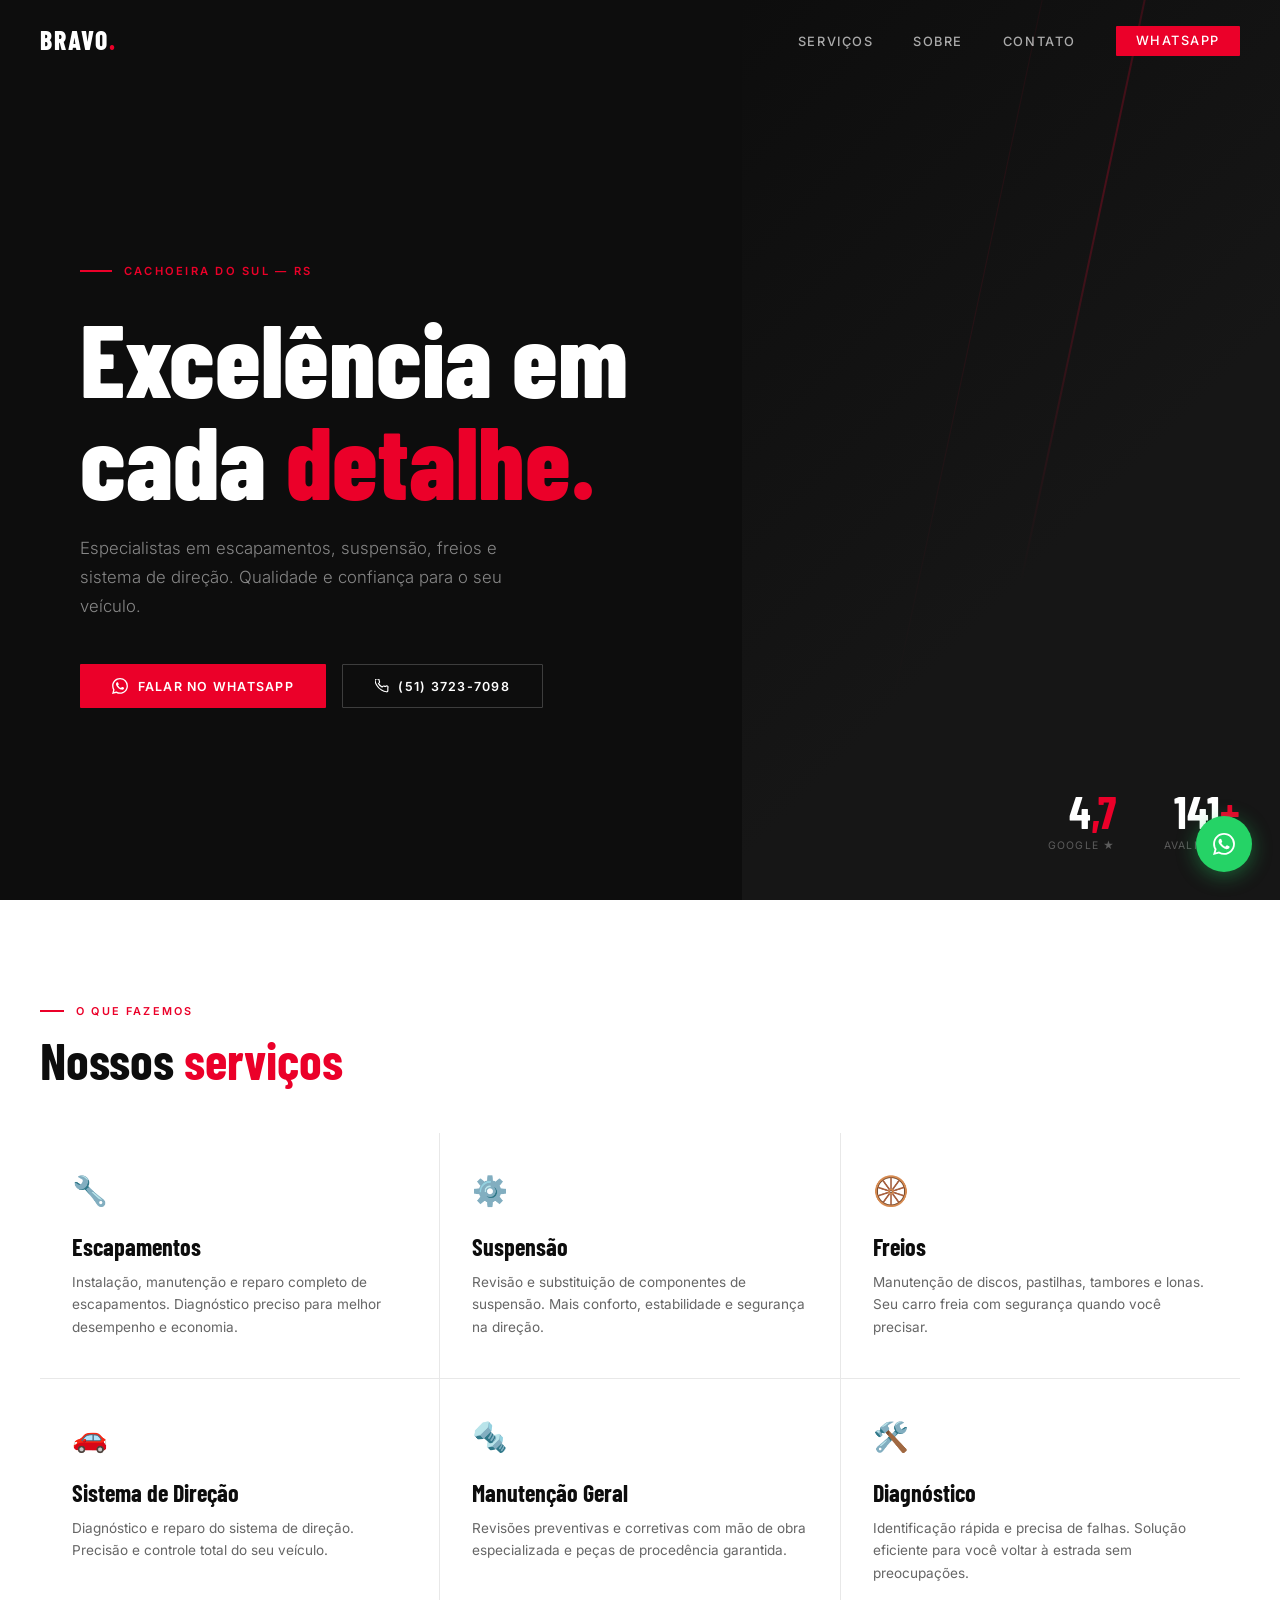
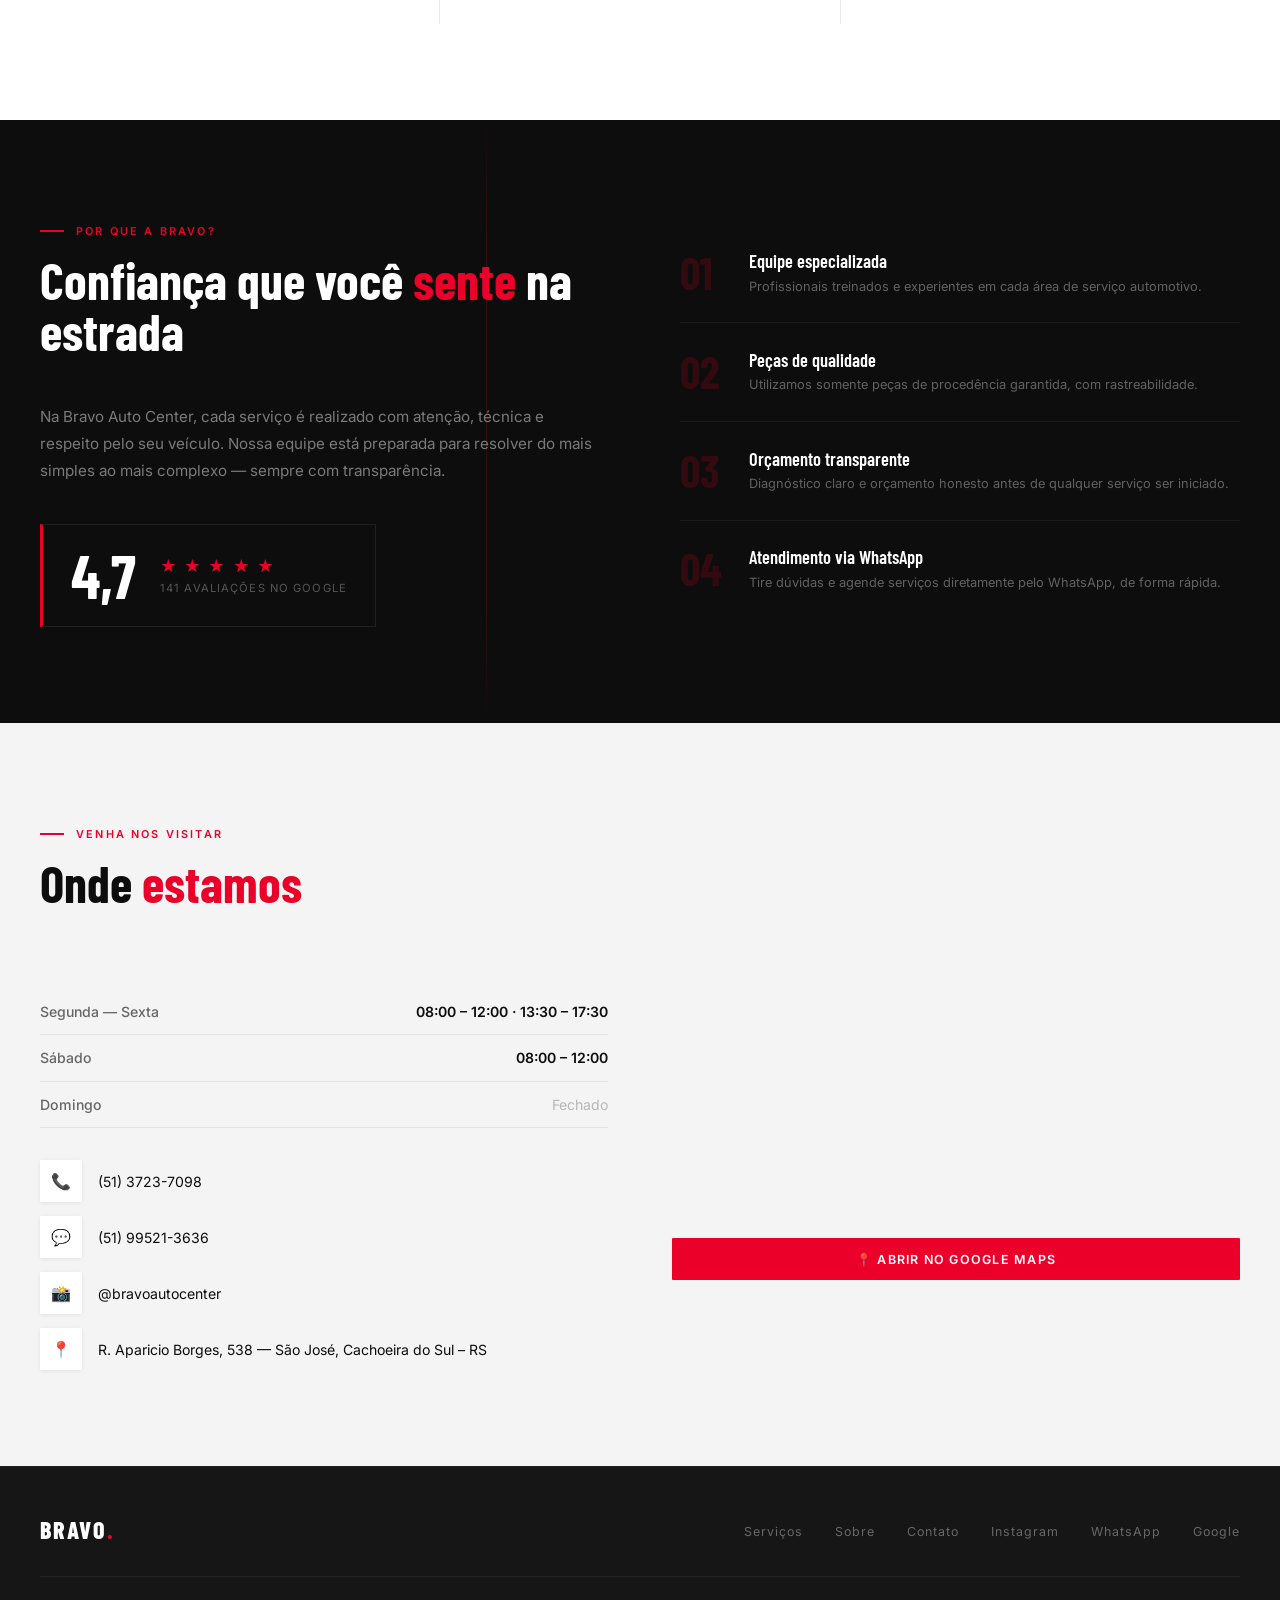
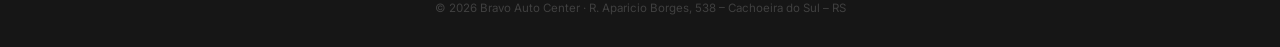
==== index.html @ 29ef312f "feat: site inicial Bravo Auto Center" ====
<!DOCTYPE html>
<html lang="pt-BR">
<head>
  <meta charset="UTF-8" />
  <meta name="viewport" content="width=device-width, initial-scale=1.0" />
  <title>Bravo Auto Center | Cachoeira do Sul - RS</title>
  <meta name="description" content="Especialistas em escapamentos, suspensão, freios e sistema de direção em Cachoeira do Sul - RS. Ligue (51) 3723-7098." />

  <link rel="preconnect" href="https://fonts.googleapis.com" />
  <link rel="preconnect" href="https://fonts.gstatic.com" crossorigin />
  <link href="https://fonts.googleapis.com/css2?family=Barlow+Condensed:wght@400;600;700;800&family=Inter:wght@300;400;500;600&display=swap" rel="stylesheet" />

  <style>
    *, *::before, *::after { box-sizing: border-box; margin: 0; padding: 0; }

    :root {
      --red:      #EB0029;
      --red-dk:   #C0001F;
      --gray:     #666666;
      --dark:     #0D0D0D;
      --dark2:    #161616;
      --dark3:    #222222;
      --light:    #F4F4F4;
      --white:    #FFFFFF;
    }

    html { scroll-behavior: smooth; }

    body {
      font-family: 'Inter', sans-serif;
      color: var(--dark);
      background: var(--white);
      overflow-x: hidden;
    }

    /* ── NAV ─────────────────────────────── */
    nav {
      position: fixed; top: 0; left: 0; right: 0; z-index: 200;
      display: flex; align-items: center; justify-content: space-between;
      padding: 1.5rem 2.5rem;
      transition: background .3s, padding .3s, box-shadow .3s;
    }
    nav.scrolled {
      background: rgba(13,13,13,.96);
      backdrop-filter: blur(12px);
      padding: 1rem 2.5rem;
      box-shadow: 0 1px 0 rgba(255,255,255,.06);
    }
    .nav-logo {
      font-family: 'Barlow Condensed', sans-serif;
      font-size: 1.6rem; font-weight: 800;
      letter-spacing: .08em; color: var(--white); text-decoration: none;
    }
    .nav-logo span { color: var(--red); }
    .nav-links { display: flex; gap: 2.5rem; list-style: none; }
    .nav-links a {
      color: rgba(255,255,255,.65); text-decoration: none;
      font-size: .8rem; font-weight: 500;
      letter-spacing: .12em; text-transform: uppercase;
      transition: color .2s;
    }
    .nav-links a:hover { color: var(--white); }
    .nav-cta {
      background: var(--red) !important;
      color: var(--white) !important;
      padding: .45rem 1.25rem;
      border-radius: 1px;
    }
    .nav-cta:hover { background: var(--red-dk) !important; }

    /* ── HERO ────────────────────────────── */
    .hero {
      min-height: 100vh;
      background: var(--dark);
      display: flex; align-items: center;
      position: relative; overflow: hidden;
    }
    /* grade diagonal decorativa (referência ao corte do logo) */
    .hero-deco {
      position: absolute; inset: 0; pointer-events: none;
    }
    .hero-deco::before {
      content: '';
      position: absolute; top: -20%; right: 18%;
      width: 1.5px; height: 140%;
      background: linear-gradient(to bottom, transparent, var(--red) 30%, var(--red) 70%, transparent);
      transform: rotate(12deg); opacity: .7;
    }
    .hero-deco::after {
      content: '';
      position: absolute; top: -20%; right: 26%;
      width: 1px; height: 140%;
      background: linear-gradient(to bottom, transparent, rgba(235,0,41,.25) 40%, rgba(235,0,41,.25) 60%, transparent);
      transform: rotate(12deg);
    }
    .hero-deco-block {
      position: absolute; top: 0; right: 0;
      width: 42%; height: 100%;
      background: linear-gradient(135deg, transparent 0%, var(--dark2) 60%);
    }

    .hero-inner {
      position: relative; z-index: 2;
      max-width: 1200px; margin: 0 auto;
      padding: 9rem 2.5rem 5rem;
      width: 100%;
    }
    .hero-tag {
      display: inline-flex; align-items: center; gap: .75rem;
      margin-bottom: 1.75rem;
    }
    .hero-tag i { display: block; width: 2rem; height: 2px; background: var(--red); }
    .hero-tag span {
      font-size: .7rem; font-weight: 600;
      letter-spacing: .2em; text-transform: uppercase; color: var(--red);
    }
    .hero h1 {
      font-family: 'Barlow Condensed', sans-serif;
      font-size: clamp(3.2rem, 8vw, 7.5rem);
      font-weight: 800; line-height: 1;
      color: var(--white); max-width: 680px;
      margin-bottom: 1.5rem;
    }
    .hero h1 em { font-style: normal; color: var(--red); }
    .hero-sub {
      font-size: 1.05rem; font-weight: 300;
      color: rgba(255,255,255,.5); max-width: 460px;
      line-height: 1.7; margin-bottom: 2.75rem;
    }
    .hero-btns { display: flex; gap: 1rem; flex-wrap: wrap; }

    .btn {
      display: inline-flex; align-items: center; gap: .6rem;
      padding: .85rem 2rem;
      font-size: .78rem; font-weight: 600;
      letter-spacing: .1em; text-transform: uppercase;
      text-decoration: none; border-radius: 1px;
      transition: all .2s;
    }
    .btn-red  { background: var(--red); color: var(--white); }
    .btn-red:hover { background: var(--red-dk); transform: translateY(-2px); }
    .btn-ghost {
      border: 1px solid rgba(255,255,255,.2); color: var(--white);
    }
    .btn-ghost:hover { border-color: rgba(255,255,255,.5); }

    .hero-stats {
      position: absolute; bottom: 3rem; right: 2.5rem;
      display: flex; gap: 3rem;
    }
    .stat { text-align: right; }
    .stat-n {
      font-family: 'Barlow Condensed', sans-serif;
      font-size: 2.8rem; font-weight: 700;
      color: var(--white); line-height: 1;
    }
    .stat-n em { font-style: normal; color: var(--red); }
    .stat-l {
      font-size: .65rem; letter-spacing: .12em;
      text-transform: uppercase; color: rgba(255,255,255,.3);
      margin-top: .3rem;
    }

    /* ── SERVIÇOS ────────────────────────── */
    .services { padding: 6rem 2.5rem; background: var(--white); }
    .wrap { max-width: 1200px; margin: 0 auto; }
    .sec-tag {
      display: inline-flex; align-items: center; gap: .75rem;
      margin-bottom: 1rem;
    }
    .sec-tag i { display: block; width: 1.5rem; height: 2px; background: var(--red); }
    .sec-tag span {
      font-size: .68rem; font-weight: 600;
      letter-spacing: .2em; text-transform: uppercase; color: var(--red);
    }
    .sec-title {
      font-family: 'Barlow Condensed', sans-serif;
      font-size: clamp(2.2rem, 4vw, 3.8rem);
      font-weight: 700; line-height: 1; margin-bottom: 3rem;
    }
    .sec-title em { font-style: normal; color: var(--red); }

    .srv-grid {
      display: grid;
      grid-template-columns: repeat(3, 1fr);
      gap: 1px; background: #e8e8e8;
    }
    .srv-card {
      background: var(--white);
      padding: 2.5rem 2rem;
      position: relative; overflow: hidden;
      cursor: default;
      transition: background .3s;
    }
    .srv-card::after {
      content: ''; position: absolute;
      bottom: 0; left: 0; width: 0; height: 2px;
      background: var(--red); transition: width .4s ease;
    }
    .srv-card:hover { background: var(--dark); }
    .srv-card:hover .srv-icon { color: var(--red); }
    .srv-card:hover .srv-name { color: var(--white); }
    .srv-card:hover .srv-desc { color: rgba(255,255,255,.4); }
    .srv-card:hover::after { width: 100%; }
    .srv-icon {
      font-size: 1.8rem; margin-bottom: 1.5rem;
      color: #bbb; transition: color .3s;
    }
    .srv-name {
      font-family: 'Barlow Condensed', sans-serif;
      font-size: 1.5rem; font-weight: 700;
      margin-bottom: .6rem; color: var(--dark);
      transition: color .3s;
    }
    .srv-desc {
      font-size: .85rem; color: var(--gray);
      line-height: 1.65; transition: color .3s;
    }

    /* ── SOBRE ───────────────────────────── */
    .about {
      padding: 6rem 2.5rem; background: var(--dark);
      position: relative; overflow: hidden;
    }
    .about-deco {
      position: absolute; top: 0; left: 38%;
      width: 1px; height: 100%;
      background: linear-gradient(to bottom, transparent, rgba(235,0,41,.2) 20%, rgba(235,0,41,.2) 80%, transparent);
      pointer-events: none;
    }
    .about-grid {
      display: grid; grid-template-columns: 1fr 1fr;
      gap: 5rem; align-items: center;
      position: relative; z-index: 1;
    }
    .about .sec-title { color: var(--white); }
    .about-lead {
      font-size: .95rem; line-height: 1.75;
      color: rgba(255,255,255,.45); margin-top: 1.25rem;
    }
    .rating-box {
      margin-top: 2.5rem;
      display: inline-flex; align-items: center; gap: 1.5rem;
      padding: 1.25rem 1.75rem;
      border: 1px solid rgba(255,255,255,.08);
      border-left: 3px solid var(--red);
    }
    .rating-n {
      font-family: 'Barlow Condensed', sans-serif;
      font-size: 3.8rem; font-weight: 700;
      color: var(--white); line-height: 1;
    }
    .rating-stars { color: var(--red); font-size: 1rem; letter-spacing: .1em; }
    .rating-lbl {
      font-size: .7rem; letter-spacing: .1em;
      text-transform: uppercase; color: rgba(255,255,255,.3);
      margin-top: .3rem;
    }

    .difs { display: flex; flex-direction: column; }
    .dif {
      display: flex; gap: 1.5rem; align-items: flex-start;
      padding: 1.6rem 0; border-bottom: 1px solid rgba(255,255,255,.06);
    }
    .dif:last-child { border-bottom: none; }
    .dif-n {
      font-family: 'Barlow Condensed', sans-serif;
      font-size: 2.8rem; font-weight: 700;
      color: rgba(235,0,41,.18); line-height: 1;
      min-width: 2.8rem;
    }
    .dif-title {
      font-family: 'Barlow Condensed', sans-serif;
      font-size: 1.15rem; font-weight: 600;
      color: var(--white); margin-bottom: .3rem;
    }
    .dif-desc { font-size: .8rem; color: rgba(255,255,255,.35); line-height: 1.55; }

    /* ── CONTATO ─────────────────────────── */
    .contact { padding: 6rem 2.5rem; background: var(--light); }
    .contact-grid {
      display: grid; grid-template-columns: 1fr 1fr;
      gap: 4rem; align-items: start;
    }
    .hours { margin-top: 2rem; }
    .hour-row {
      display: flex; justify-content: space-between; align-items: center;
      padding: .9rem 0; border-bottom: 1px solid rgba(0,0,0,.07);
      font-size: .88rem;
    }
    .hour-day { color: var(--gray); font-weight: 500; }
    .hour-time { font-weight: 600; color: var(--dark); }
    .hour-closed { color: rgba(0,0,0,.25); }

    .cinfo { display: flex; flex-direction: column; gap: .9rem; margin-top: 2rem; }
    .cinfo-row {
      display: flex; align-items: center; gap: 1rem;
      text-decoration: none; color: var(--dark);
      font-size: .88rem; transition: color .2s;
    }
    .cinfo-row:hover { color: var(--red); }
    .cinfo-icon {
      width: 2.6rem; height: 2.6rem; flex-shrink: 0;
      background: var(--white); border-radius: 1px;
      display: flex; align-items: center; justify-content: center;
      font-size: 1rem;
      box-shadow: 0 1px 4px rgba(0,0,0,.08);
    }

    .map-box {
      margin-top: 2rem; border-radius: 1px;
      overflow: hidden; height: 230px;
    }
    .map-box iframe { width: 100%; height: 100%; border: none; display: block; }
    .map-btn { margin-top: .75rem; display: flex; }
    .map-btn .btn { width: 100%; justify-content: center; }

    /* ── FOOTER ──────────────────────────── */
    footer {
      background: var(--dark2);
      padding: 3rem 2.5rem 2rem;
      border-top: 1px solid rgba(255,255,255,.05);
    }
    .foot-inner {
      max-width: 1200px; margin: 0 auto;
      display: flex; justify-content: space-between;
      align-items: center; flex-wrap: wrap; gap: 1.5rem;
    }
    .foot-logo {
      font-family: 'Barlow Condensed', sans-serif;
      font-size: 1.5rem; font-weight: 800;
      letter-spacing: .08em; color: var(--white);
    }
    .foot-logo span { color: var(--red); }
    .foot-links { display: flex; gap: 2rem; list-style: none; flex-wrap: wrap; }
    .foot-links a {
      color: rgba(255,255,255,.35); text-decoration: none;
      font-size: .78rem; letter-spacing: .08em;
      transition: color .2s;
    }
    .foot-links a:hover { color: var(--white); }
    .foot-copy {
      width: 100%;
      text-align: center;
      color: rgba(255,255,255,.18);
      font-size: .72rem;
      padding-top: 1.5rem;
      margin-top: .5rem;
      border-top: 1px solid rgba(255,255,255,.05);
    }

    /* ── WA FLOAT ────────────────────────── */
    .wa-float {
      position: fixed; bottom: 1.75rem; right: 1.75rem; z-index: 999;
      width: 3.5rem; height: 3.5rem; border-radius: 50%;
      background: #25D366;
      display: flex; align-items: center; justify-content: center;
      text-decoration: none;
      box-shadow: 0 4px 20px rgba(37,211,102,.4);
      transition: transform .2s, box-shadow .2s;
    }
    .wa-float:hover {
      transform: scale(1.12);
      box-shadow: 0 6px 28px rgba(37,211,102,.5);
    }

    /* ── MOBILE ──────────────────────────── */
    @media (max-width: 900px) {
      .srv-grid { grid-template-columns: 1fr 1fr; }
    }
    @media (max-width: 680px) {
      nav { padding: 1rem 1.25rem; }
      nav.scrolled { padding: .8rem 1.25rem; }
      .nav-links { display: none; }

      .hero-inner { padding: 7rem 1.25rem 6rem; }
      .hero-stats { right: 1.25rem; bottom: 1.75rem; gap: 1.5rem; }
      .stat-n { font-size: 2rem; }

      .services, .about, .contact { padding: 4rem 1.25rem; }
      .srv-grid { grid-template-columns: 1fr; }
      .about-grid { grid-template-columns: 1fr; gap: 3rem; }
      .contact-grid { grid-template-columns: 1fr; gap: 3rem; }

      .foot-inner { flex-direction: column; text-align: center; }
      .foot-links { justify-content: center; gap: 1.25rem; }
    }
  </style>
</head>
<body>

<!-- NAV -->
<nav id="nav">
  <a href="#" class="nav-logo">BRAVO<span>.</span></a>
  <ul class="nav-links">
    <li><a href="#servicos">Serviços</a></li>
    <li><a href="#sobre">Sobre</a></li>
    <li><a href="#contato">Contato</a></li>
    <li><a href="https://wa.me/5551995213636" target="_blank" rel="noopener" class="nav-cta">WhatsApp</a></li>
  </ul>
</nav>

<!-- HERO -->
<section class="hero">
  <div class="hero-deco"></div>
  <div class="hero-deco-block"></div>
  <div class="hero-inner">
    <div class="hero-tag">
      <i></i>
      <span>Cachoeira do Sul — RS</span>
    </div>
    <h1>Excelência em cada <em>detalhe.</em></h1>
    <p class="hero-sub">
      Especialistas em escapamentos, suspensão, freios e sistema de direção. Qualidade e confiança para o seu veículo.
    </p>
    <div class="hero-btns">
      <a href="https://wa.me/5551995213636" target="_blank" rel="noopener" class="btn btn-red">
        <svg width="16" height="16" viewBox="0 0 24 24" fill="currentColor"><path d="M17.472 14.382c-.297-.149-1.758-.867-2.03-.967-.273-.099-.471-.148-.67.15-.197.297-.767.966-.94 1.164-.173.199-.347.223-.644.075-.297-.15-1.255-.463-2.39-1.475-.883-.788-1.48-1.761-1.653-2.059-.173-.297-.018-.458.13-.606.134-.133.298-.347.446-.52.149-.174.198-.298.298-.497.099-.198.05-.371-.025-.52-.075-.149-.669-1.612-.916-2.207-.242-.579-.487-.5-.669-.51-.173-.008-.371-.01-.57-.01-.198 0-.52.074-.792.372-.272.297-1.04 1.016-1.04 2.479 0 1.462 1.065 2.875 1.213 3.074.149.198 2.096 3.2 5.077 4.487.709.306 1.262.489 1.694.625.712.227 1.36.195 1.871.118.571-.085 1.758-.719 2.006-1.413.248-.694.248-1.289.173-1.413-.074-.124-.272-.198-.57-.347m-5.421 7.403h-.004a9.87 9.87 0 01-5.031-1.378l-.361-.214-3.741.982.998-3.648-.235-.374a9.86 9.86 0 01-1.51-5.26c.001-5.45 4.436-9.884 9.888-9.884 2.64 0 5.122 1.03 6.988 2.898a9.825 9.825 0 012.893 6.994c-.003 5.45-4.437 9.884-9.885 9.884m8.413-18.297A11.815 11.815 0 0012.05 0C5.495 0 .16 5.335.157 11.892c0 2.096.547 4.142 1.588 5.945L.057 24l6.305-1.654a11.882 11.882 0 005.683 1.448h.005c6.554 0 11.89-5.335 11.893-11.893a11.821 11.821 0 00-3.48-8.413z"/></svg>
        Falar no WhatsApp
      </a>
      <a href="tel:+555137237098" class="btn btn-ghost">
        <svg width="14" height="14" viewBox="0 0 24 24" fill="none" stroke="currentColor" stroke-width="2"><path d="M22 16.92v3a2 2 0 01-2.18 2 19.79 19.79 0 01-8.63-3.07A19.5 19.5 0 013.07 10.8a19.79 19.79 0 01-3.07-8.67A2 2 0 012 0h3a2 2 0 012 1.72c.127.96.361 1.903.7 2.81a2 2 0 01-.45 2.11L6.09 7.91a16 16 0 006 6l1.27-1.27a2 2 0 012.11-.45c.907.339 1.85.573 2.81.7A2 2 0 0122 14.92z"/></svg>
        (51) 3723-7098
      </a>
    </div>
  </div>
  <div class="hero-stats">
    <div class="stat">
      <div class="stat-n">4<em>,7</em></div>
      <div class="stat-l">Google ★</div>
    </div>
    <div class="stat">
      <div class="stat-n">141<em>+</em></div>
      <div class="stat-l">Avaliações</div>
    </div>
  </div>
</section>

<!-- SERVIÇOS -->
<section class="services" id="servicos">
  <div class="wrap">
    <div class="sec-tag"><i></i><span>O que fazemos</span></div>
    <h2 class="sec-title">Nossos <em>serviços</em></h2>
    <div class="srv-grid">
      <div class="srv-card">
        <div class="srv-icon">🔧</div>
        <div class="srv-name">Escapamentos</div>
        <p class="srv-desc">Instalação, manutenção e reparo completo de escapamentos. Diagnóstico preciso para melhor desempenho e economia.</p>
      </div>
      <div class="srv-card">
        <div class="srv-icon">⚙️</div>
        <div class="srv-name">Suspensão</div>
        <p class="srv-desc">Revisão e substituição de componentes de suspensão. Mais conforto, estabilidade e segurança na direção.</p>
      </div>
      <div class="srv-card">
        <div class="srv-icon">🛞</div>
        <div class="srv-name">Freios</div>
        <p class="srv-desc">Manutenção de discos, pastilhas, tambores e lonas. Seu carro freia com segurança quando você precisar.</p>
      </div>
      <div class="srv-card">
        <div class="srv-icon">🚗</div>
        <div class="srv-name">Sistema de Direção</div>
        <p class="srv-desc">Diagnóstico e reparo do sistema de direção. Precisão e controle total do seu veículo.</p>
      </div>
      <div class="srv-card">
        <div class="srv-icon">🔩</div>
        <div class="srv-name">Manutenção Geral</div>
        <p class="srv-desc">Revisões preventivas e corretivas com mão de obra especializada e peças de procedência garantida.</p>
      </div>
      <div class="srv-card">
        <div class="srv-icon">🛠️</div>
        <div class="srv-name">Diagnóstico</div>
        <p class="srv-desc">Identificação rápida e precisa de falhas. Solução eficiente para você voltar à estrada sem preocupações.</p>
      </div>
    </div>
  </div>
</section>

<!-- SOBRE -->
<section class="about" id="sobre">
  <div class="about-deco"></div>
  <div class="wrap">
    <div class="about-grid">
      <div>
        <div class="sec-tag"><i></i><span>Por que a Bravo?</span></div>
        <h2 class="sec-title" style="color:var(--white)">Confiança que você <em>sente</em> na estrada</h2>
        <p class="about-lead">Na Bravo Auto Center, cada serviço é realizado com atenção, técnica e respeito pelo seu veículo. Nossa equipe está preparada para resolver do mais simples ao mais complexo — sempre com transparência.</p>
        <div class="rating-box">
          <div class="rating-n">4,7</div>
          <div>
            <div class="rating-stars">★ ★ ★ ★ ★</div>
            <div class="rating-lbl">141 avaliações no Google</div>
          </div>
        </div>
      </div>
      <div class="difs">
        <div class="dif">
          <div class="dif-n">01</div>
          <div>
            <div class="dif-title">Equipe especializada</div>
            <div class="dif-desc">Profissionais treinados e experientes em cada área de serviço automotivo.</div>
          </div>
        </div>
        <div class="dif">
          <div class="dif-n">02</div>
          <div>
            <div class="dif-title">Peças de qualidade</div>
            <div class="dif-desc">Utilizamos somente peças de procedência garantida, com rastreabilidade.</div>
          </div>
        </div>
        <div class="dif">
          <div class="dif-n">03</div>
          <div>
            <div class="dif-title">Orçamento transparente</div>
            <div class="dif-desc">Diagnóstico claro e orçamento honesto antes de qualquer serviço ser iniciado.</div>
          </div>
        </div>
        <div class="dif">
          <div class="dif-n">04</div>
          <div>
            <div class="dif-title">Atendimento via WhatsApp</div>
            <div class="dif-desc">Tire dúvidas e agende serviços diretamente pelo WhatsApp, de forma rápida.</div>
          </div>
        </div>
      </div>
    </div>
  </div>
</section>

<!-- CONTATO -->
<section class="contact" id="contato">
  <div class="wrap">
    <div class="sec-tag"><i></i><span>Venha nos visitar</span></div>
    <h2 class="sec-title">Onde <em>estamos</em></h2>
    <div class="contact-grid">
      <div>
        <div class="hours">
          <div class="hour-row">
            <span class="hour-day">Segunda — Sexta</span>
            <span class="hour-time">08:00 – 12:00 · 13:30 – 17:30</span>
          </div>
          <div class="hour-row">
            <span class="hour-day">Sábado</span>
            <span class="hour-time">08:00 – 12:00</span>
          </div>
          <div class="hour-row">
            <span class="hour-day">Domingo</span>
            <span class="hour-closed">Fechado</span>
          </div>
        </div>
        <div class="cinfo">
          <a href="tel:+555137237098" class="cinfo-row">
            <div class="cinfo-icon">📞</div>
            (51) 3723-7098
          </a>
          <a href="https://wa.me/5551995213636" target="_blank" rel="noopener" class="cinfo-row">
            <div class="cinfo-icon">💬</div>
            (51) 99521-3636
          </a>
          <a href="https://www.instagram.com/bravoautocenter" target="_blank" rel="noopener" class="cinfo-row">
            <div class="cinfo-icon">📸</div>
            @bravoautocenter
          </a>
          <div class="cinfo-row">
            <div class="cinfo-icon">📍</div>
            R. Aparicio Borges, 538 — São José, Cachoeira do Sul – RS
          </div>
        </div>
      </div>
      <div>
        <div class="map-box">
          <iframe
            src="https://www.google.com/maps/embed?pb=!1m18!1m12!1m3!1d3464.35!2d-52.9080566!3d-30.0292459!2m3!1f0!2f0!3f0!3m2!1i1024!2i768!4f13.1!3m3!1m2!1s0x9504a7909efb03f7%3A0x4ee0ab214515f289!2sBravo%20Auto%20Center!5e0!3m2!1spt-BR!2sbr!4v1"
            allowfullscreen="" loading="lazy" referrerpolicy="no-referrer-when-downgrade">
          </iframe>
        </div>
        <div class="map-btn">
          <a href="https://maps.app.goo.gl/3HpLLAMCEZCEs7Q38" target="_blank" rel="noopener" class="btn btn-red" style="width:100%;justify-content:center;margin-top:.5rem">
            📍 Abrir no Google Maps
          </a>
        </div>
      </div>
    </div>
  </div>
</section>

<!-- FOOTER -->
<footer>
  <div class="foot-inner">
    <div class="foot-logo">BRAVO<span>.</span></div>
    <ul class="foot-links">
      <li><a href="#servicos">Serviços</a></li>
      <li><a href="#sobre">Sobre</a></li>
      <li><a href="#contato">Contato</a></li>
      <li><a href="https://www.instagram.com/bravoautocenter" target="_blank" rel="noopener">Instagram</a></li>
      <li><a href="https://wa.me/5551995213636" target="_blank" rel="noopener">WhatsApp</a></li>
      <li><a href="https://maps.app.goo.gl/3HpLLAMCEZCEs7Q38" target="_blank" rel="noopener">Google</a></li>
    </ul>
    <p class="foot-copy">© 2026 Bravo Auto Center · R. Aparicio Borges, 538 – Cachoeira do Sul – RS</p>
  </div>
</footer>

<!-- WHATSAPP FLUTUANTE -->
<a href="https://wa.me/5551995213636" target="_blank" rel="noopener" class="wa-float" title="Falar no WhatsApp">
  <svg width="22" height="22" viewBox="0 0 24 24" fill="white"><path d="M17.472 14.382c-.297-.149-1.758-.867-2.03-.967-.273-.099-.471-.148-.67.15-.197.297-.767.966-.94 1.164-.173.199-.347.223-.644.075-.297-.15-1.255-.463-2.39-1.475-.883-.788-1.48-1.761-1.653-2.059-.173-.297-.018-.458.13-.606.134-.133.298-.347.446-.52.149-.174.198-.298.298-.497.099-.198.05-.371-.025-.52-.075-.149-.669-1.612-.916-2.207-.242-.579-.487-.5-.669-.51-.173-.008-.371-.01-.57-.01-.198 0-.52.074-.792.372-.272.297-1.04 1.016-1.04 2.479 0 1.462 1.065 2.875 1.213 3.074.149.198 2.096 3.2 5.077 4.487.709.306 1.262.489 1.694.625.712.227 1.36.195 1.871.118.571-.085 1.758-.719 2.006-1.413.248-.694.248-1.289.173-1.413-.074-.124-.272-.198-.57-.347m-5.421 7.403h-.004a9.87 9.87 0 01-5.031-1.378l-.361-.214-3.741.982.998-3.648-.235-.374a9.86 9.86 0 01-1.51-5.26c.001-5.45 4.436-9.884 9.888-9.884 2.64 0 5.122 1.03 6.988 2.898a9.825 9.825 0 012.893 6.994c-.003 5.45-4.437 9.884-9.885 9.884m8.413-18.297A11.815 11.815 0 0012.05 0C5.495 0 .16 5.335.157 11.892c0 2.096.547 4.142 1.588 5.945L.057 24l6.305-1.654a11.882 11.882 0 005.683 1.448h.005c6.554 0 11.89-5.335 11.893-11.893a11.821 11.821 0 00-3.48-8.413z"/></svg>
</a>

<script>
  const nav = document.getElementById('nav');
  window.addEventListener('scroll', () => {
    nav.classList.toggle('scrolled', window.scrollY > 60);
  }, { passive: true });
</script>

</body>
</html>
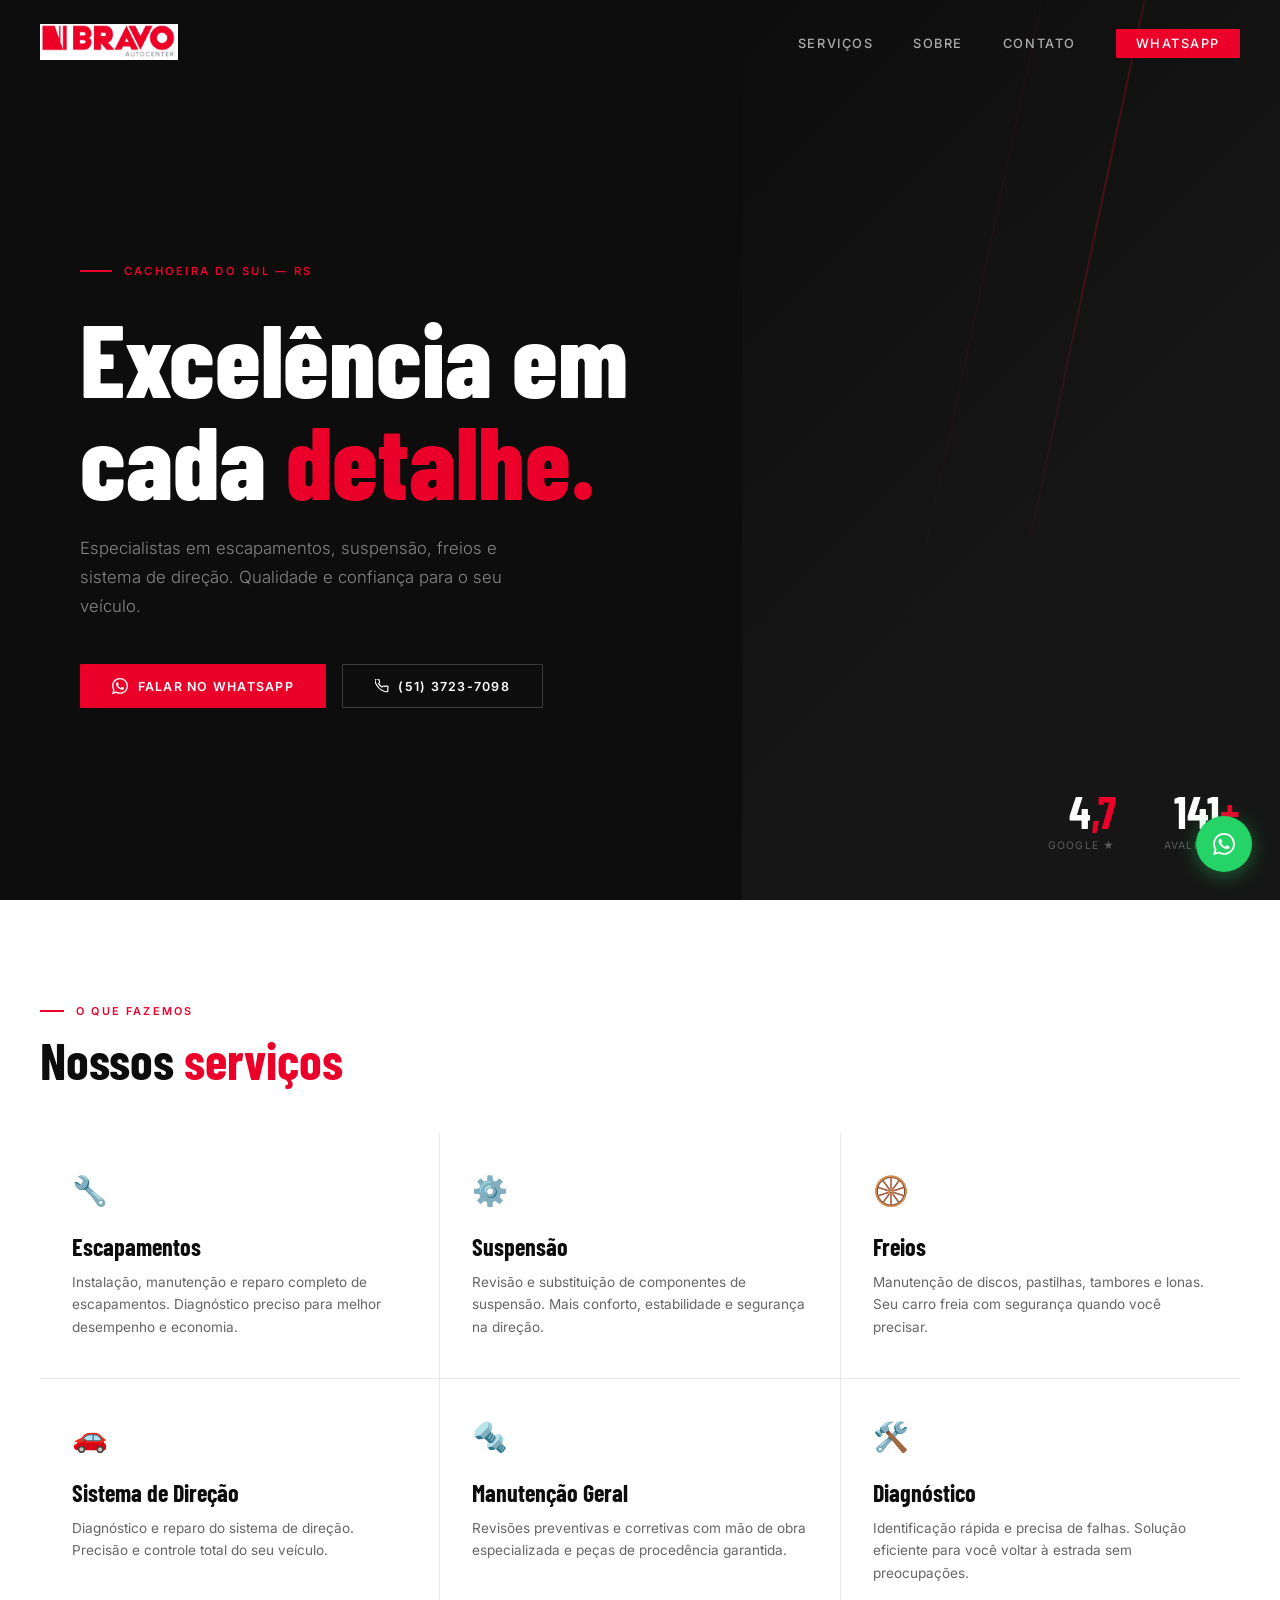
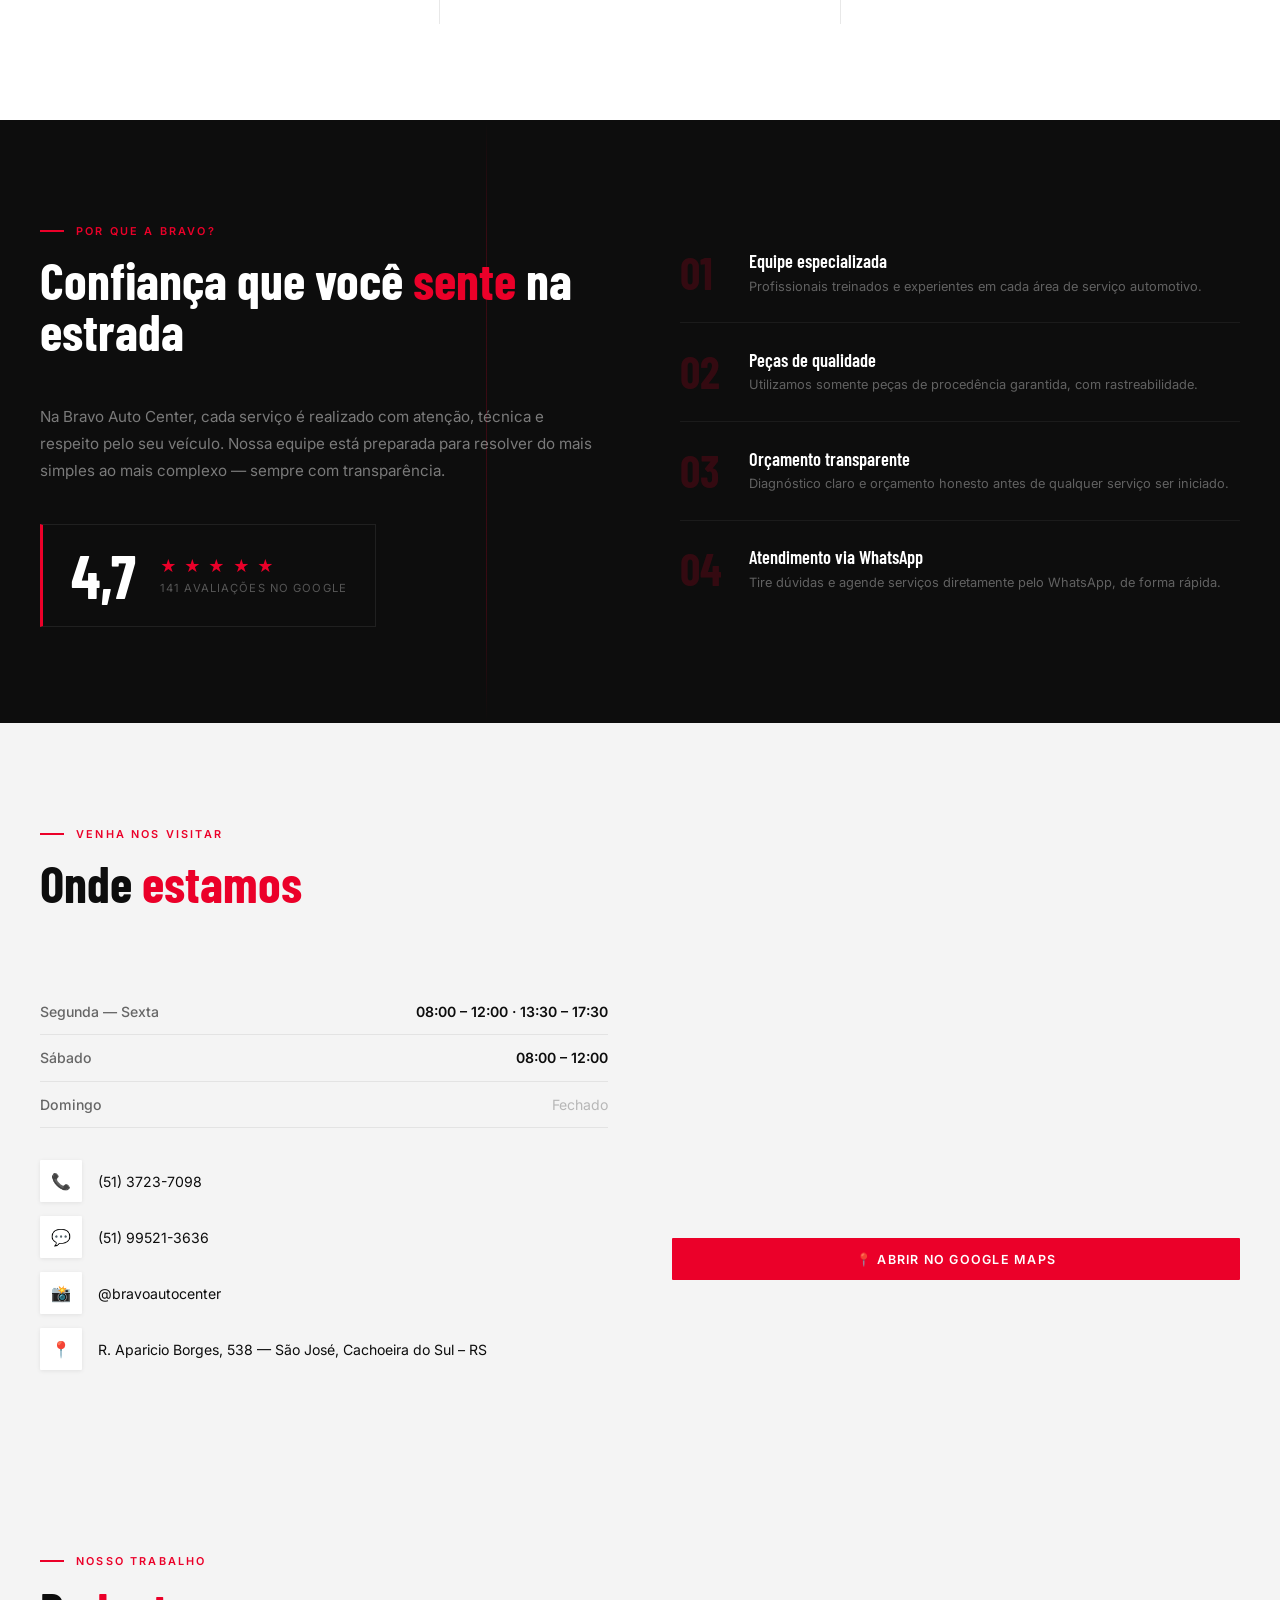
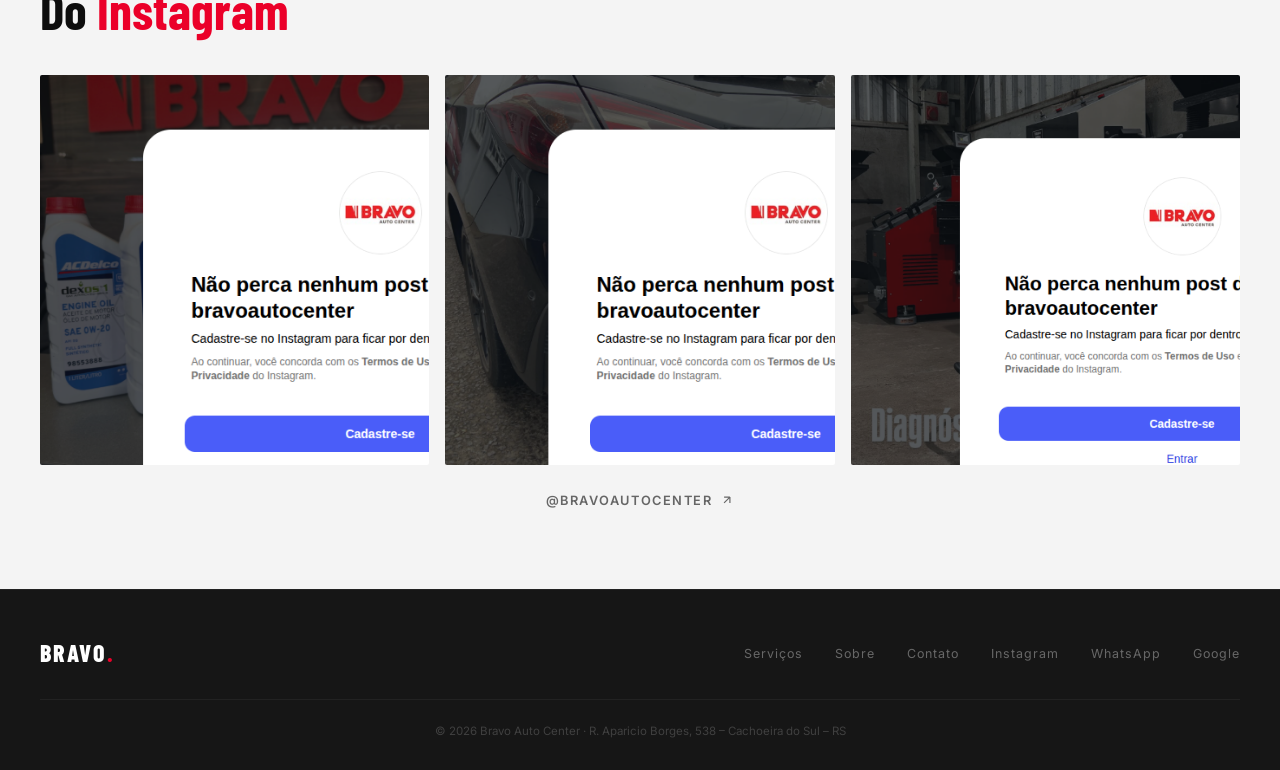
==== commit 43fa1684: "feat: logo real + galeria de fotos do Instagram" ====
--- a/index.html
+++ b/index.html
@@ -47,10 +47,10 @@
       box-shadow: 0 1px 0 rgba(255,255,255,.06);
     }
     .nav-logo {
-      font-family: 'Barlow Condensed', sans-serif;
-      font-size: 1.6rem; font-weight: 800;
-      letter-spacing: .08em; color: var(--white); text-decoration: none;
-    }
+      display: flex; align-items: center;
+      text-decoration: none;
+    }
+    .nav-logo img { height: 36px; width: auto; }
     .nav-logo span { color: var(--red); }
     .nav-links { display: flex; gap: 2.5rem; list-style: none; }
     .nav-links a {
@@ -391,7 +391,9 @@
 
 <!-- NAV -->
 <nav id="nav">
-  <a href="#" class="nav-logo">BRAVO<span>.</span></a>
+  <a href="#" class="nav-logo">
+    <img src="assets/logo/logo-bravo.jpg" alt="Bravo Auto Center" />
+  </a>
   <ul class="nav-links">
     <li><a href="#servicos">Serviços</a></li>
     <li><a href="#sobre">Sobre</a></li>
@@ -584,6 +586,32 @@
   </div>
 </section>
 
+<!-- GALERIA -->
+<section style="padding:5rem 2.5rem; background:var(--light);">
+  <div class="wrap">
+    <div class="sec-tag"><i></i><span>Nosso trabalho</span></div>
+    <h2 class="sec-title" style="margin-bottom:2.5rem">Do <em>Instagram</em></h2>
+    <div style="display:grid;grid-template-columns:repeat(3,1fr);gap:1rem;">
+      <div style="overflow:hidden;border-radius:2px;aspect-ratio:1;background:#111">
+        <img src="assets/photos/foto-1.png" alt="Bravo Auto Center" style="width:100%;height:100%;object-fit:cover;display:block;" />
+      </div>
+      <div style="overflow:hidden;border-radius:2px;aspect-ratio:1;background:#111">
+        <img src="assets/photos/foto-2.png" alt="Bravo Auto Center" style="width:100%;height:100%;object-fit:cover;display:block;" />
+      </div>
+      <div style="overflow:hidden;border-radius:2px;aspect-ratio:1;background:#111">
+        <img src="assets/photos/foto-3.png" alt="Bravo Auto Center" style="width:100%;height:100%;object-fit:cover;display:block;" />
+      </div>
+    </div>
+    <div style="text-align:center;margin-top:1.5rem">
+      <a href="https://www.instagram.com/bravoautocenter" target="_blank" rel="noopener"
+         style="display:inline-flex;align-items:center;gap:.5rem;font-size:.8rem;font-weight:600;letter-spacing:.12em;text-transform:uppercase;color:var(--gray);text-decoration:none;">
+        <span>@bravoautocenter</span>
+        <svg width="14" height="14" viewBox="0 0 24 24" fill="none" stroke="currentColor" stroke-width="2"><path d="M7 17L17 7M17 7H7M17 7v10"/></svg>
+      </a>
+    </div>
+  </div>
+</section>
+
 <!-- FOOTER -->
 <footer>
   <div class="foot-inner">
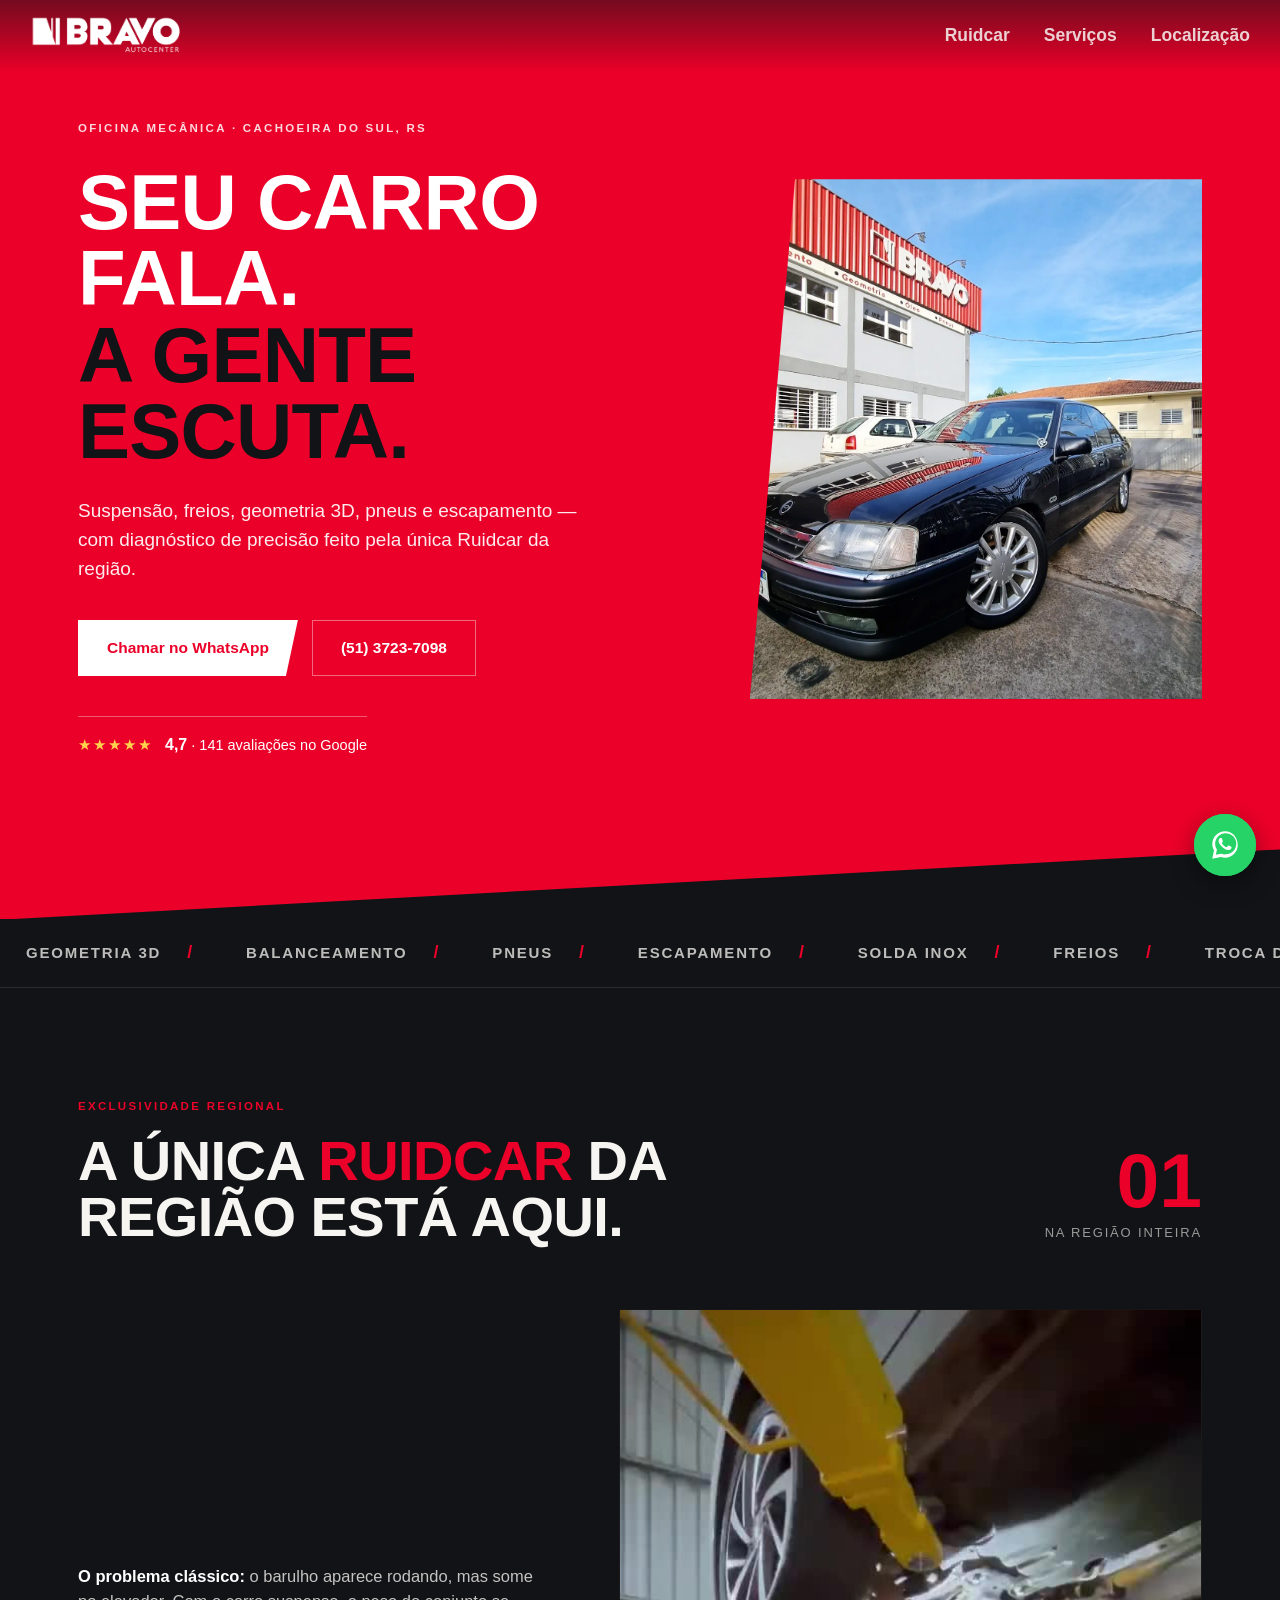
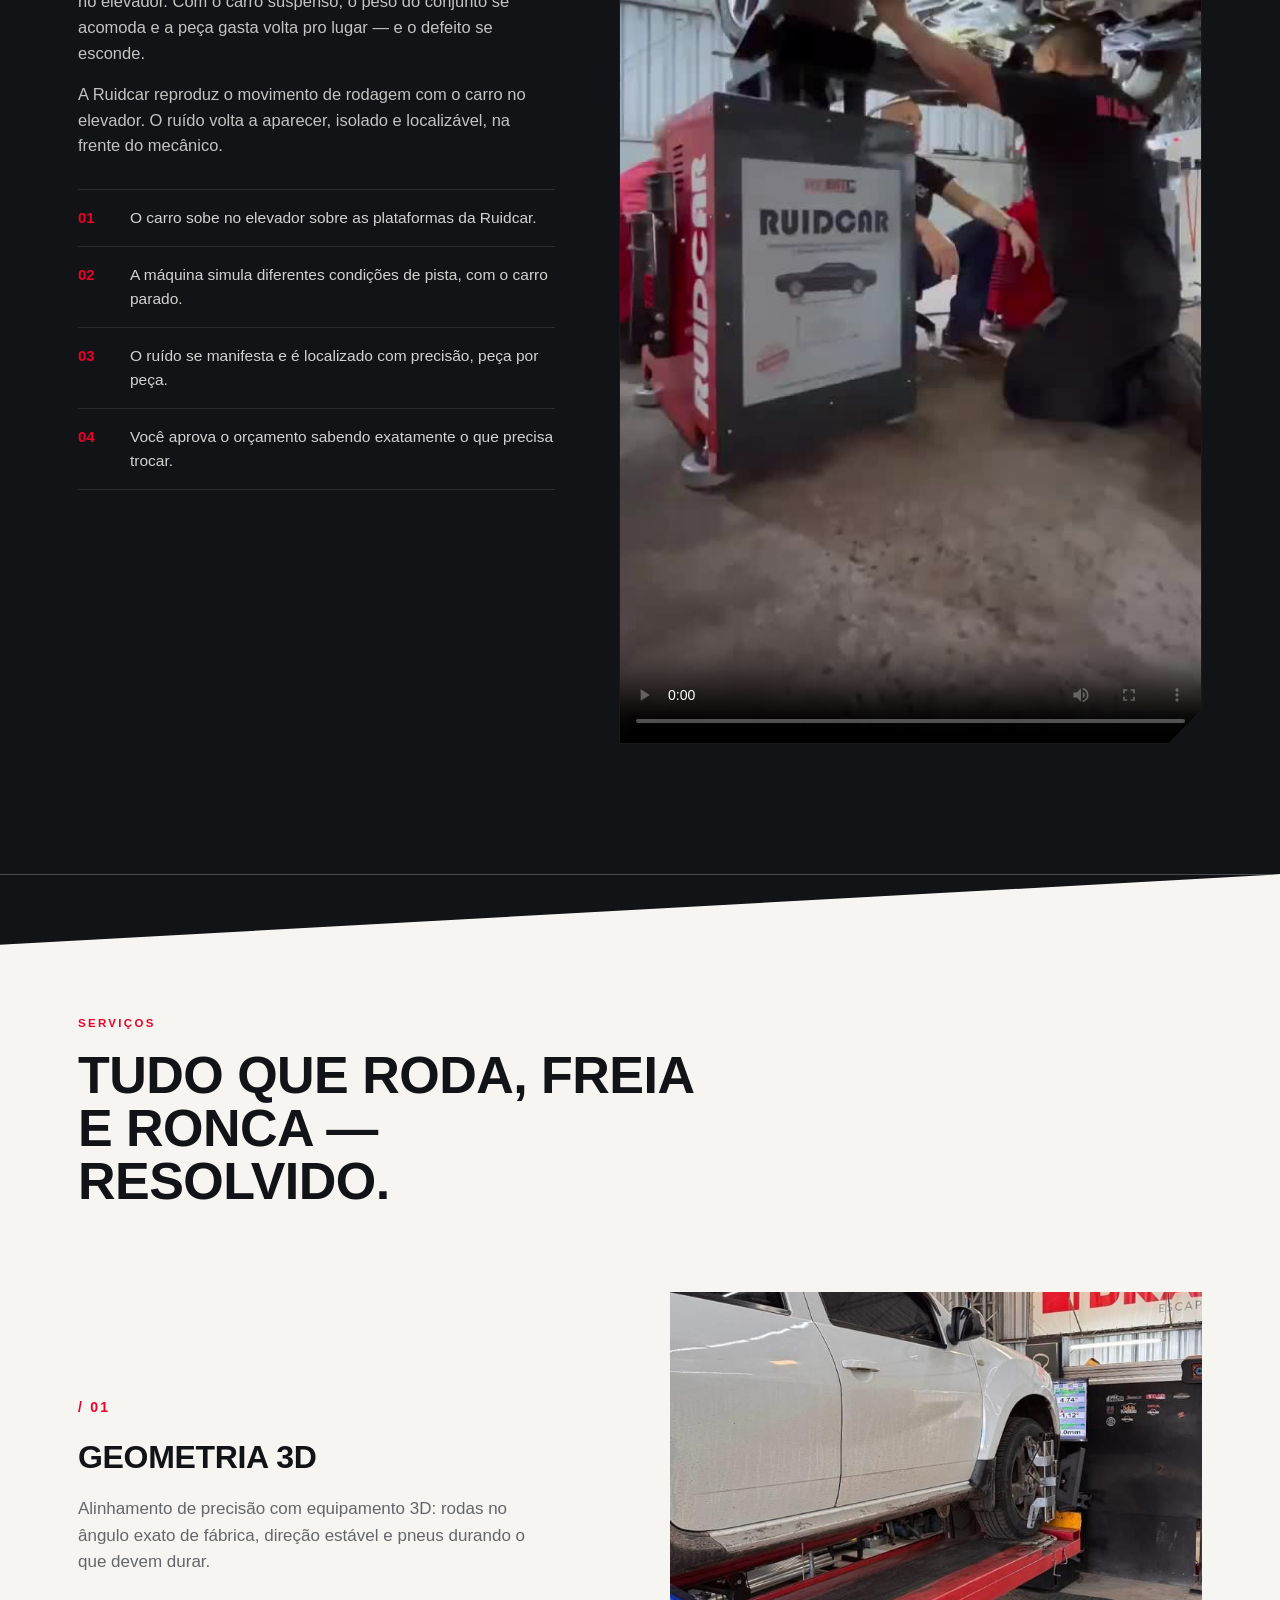
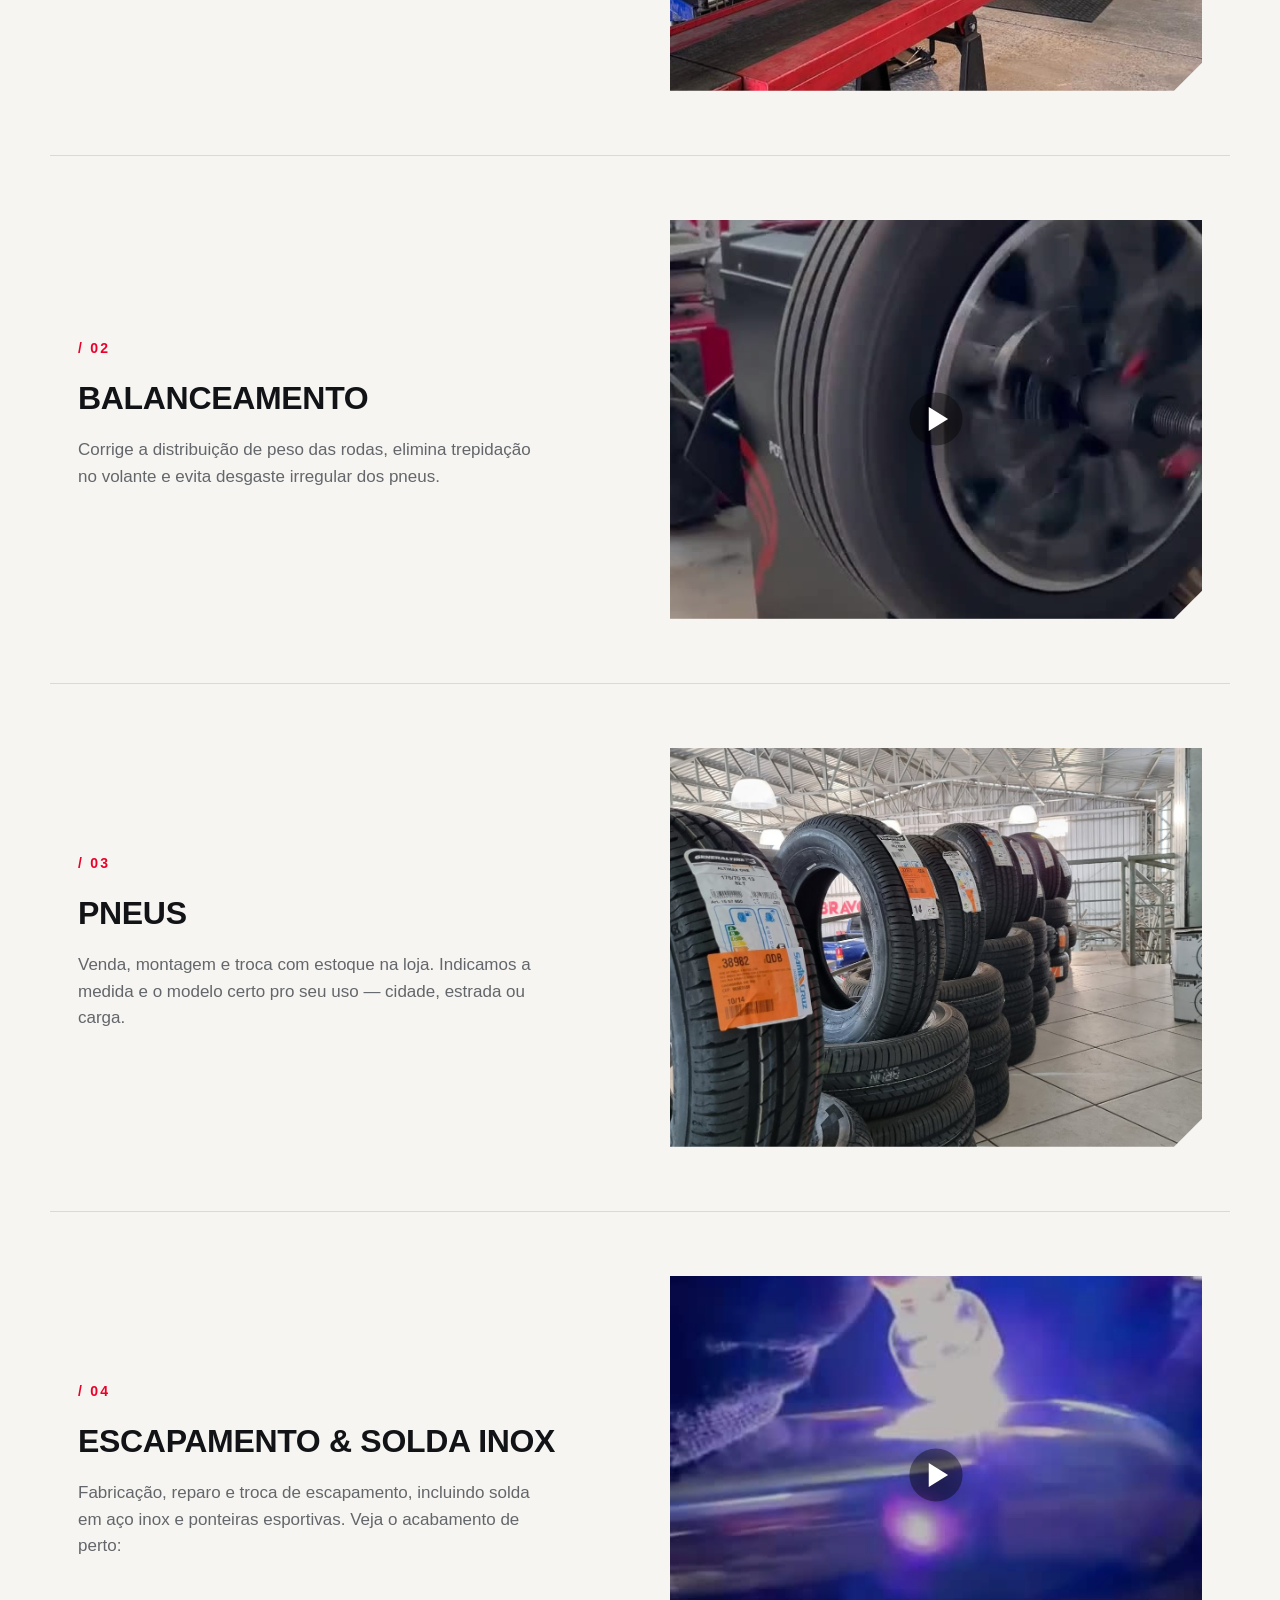
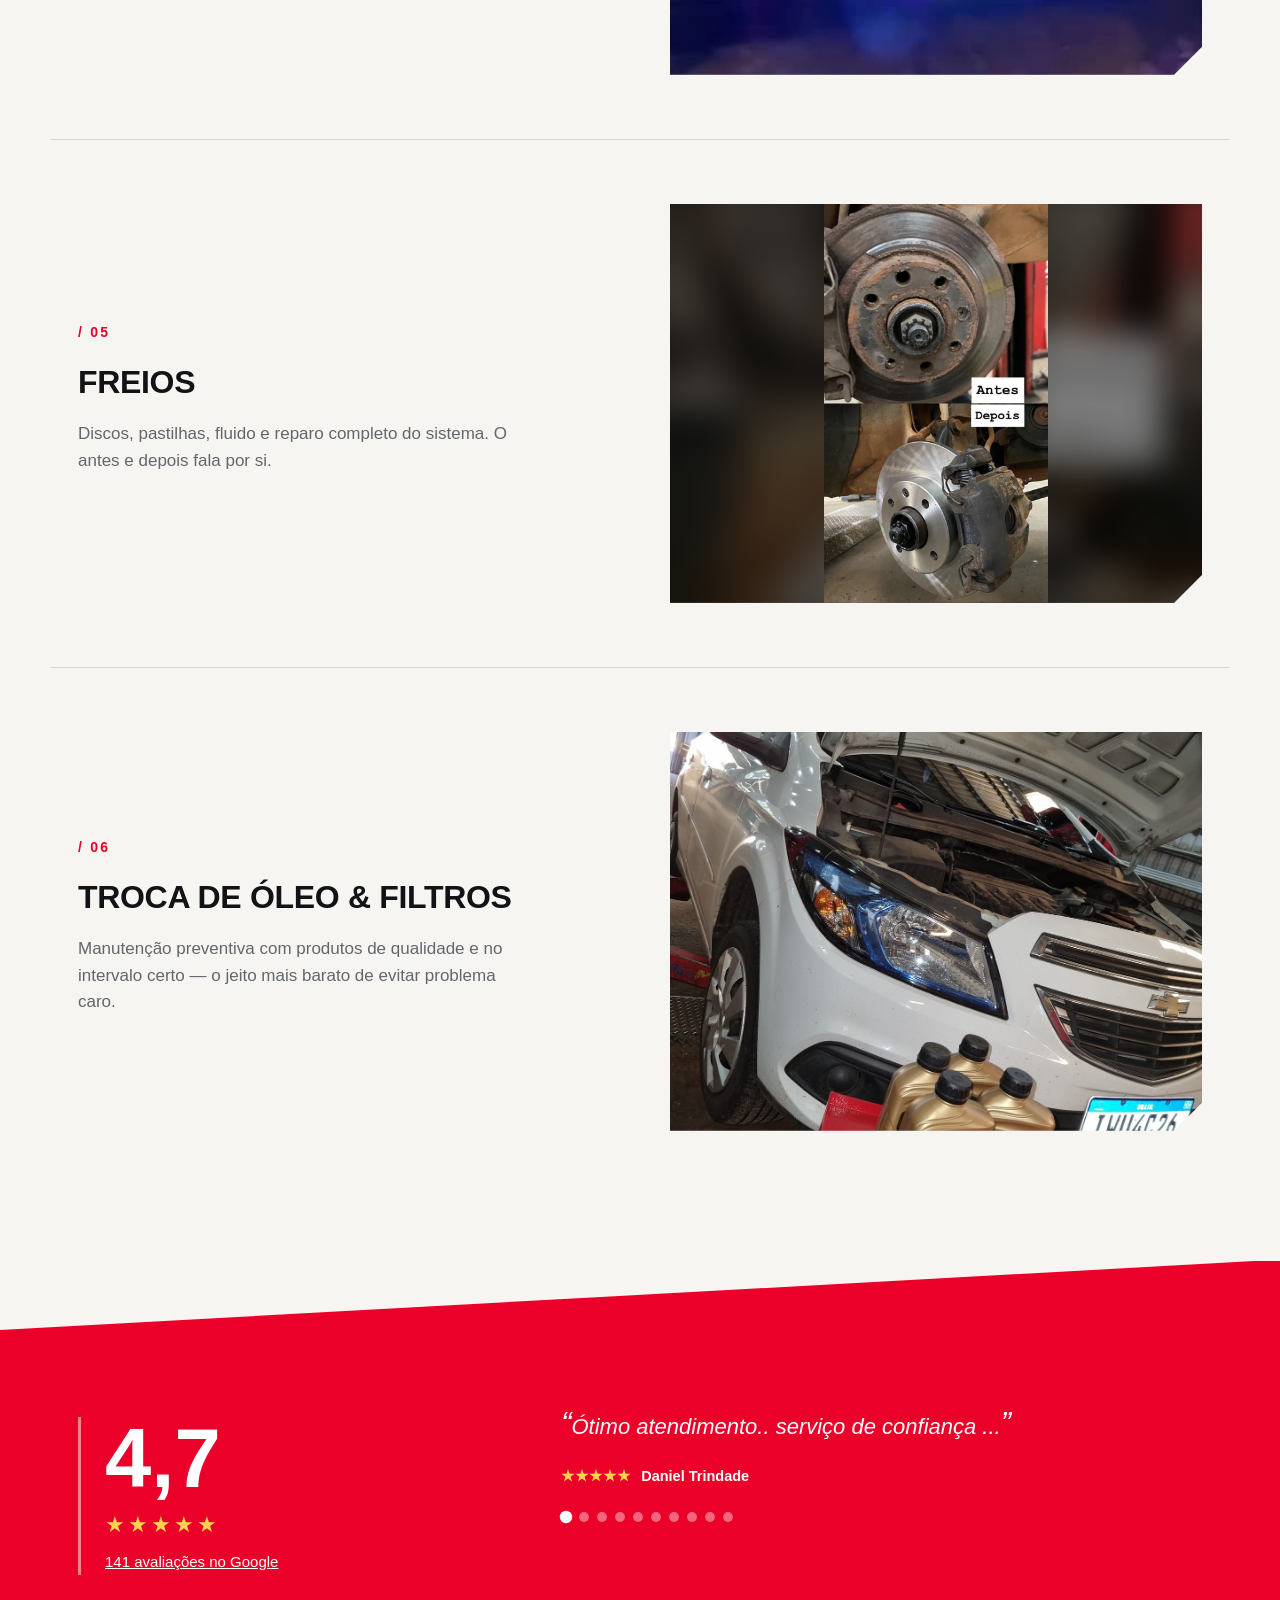
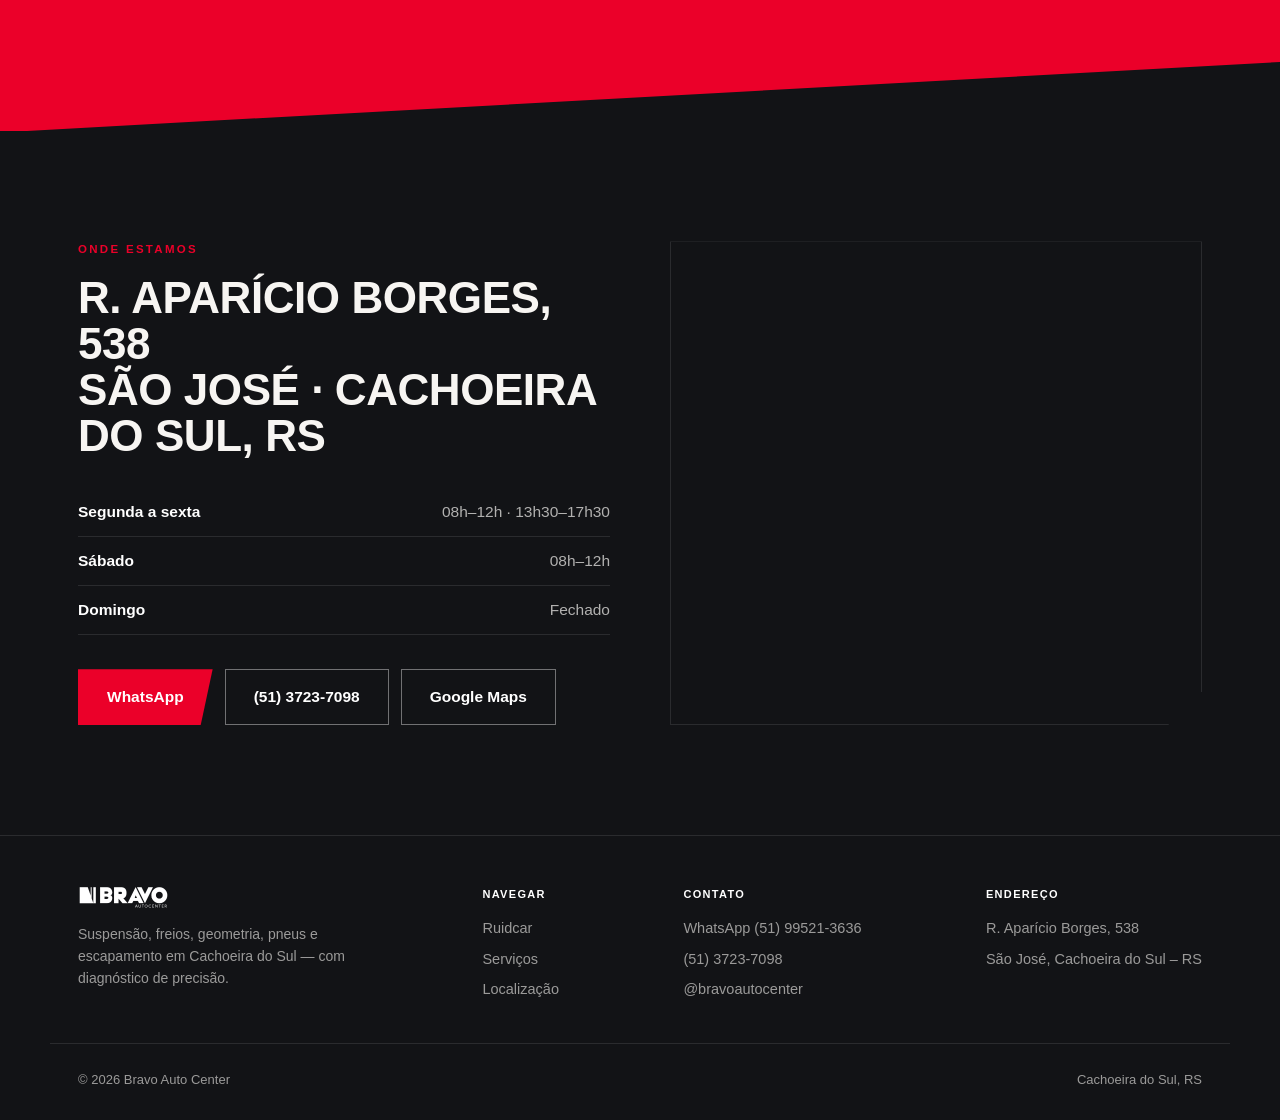
==== commit 3f9f9102: "feat: site completo Arthur — html, imagens e vídeos" ====
--- a/index.html
+++ b/index.html
@@ -1,643 +1,874 @@
 <!DOCTYPE html>
 <html lang="pt-BR">
 <head>
-  <meta charset="UTF-8" />
-  <meta name="viewport" content="width=device-width, initial-scale=1.0" />
-  <title>Bravo Auto Center | Cachoeira do Sul - RS</title>
-  <meta name="description" content="Especialistas em escapamentos, suspensão, freios e sistema de direção em Cachoeira do Sul - RS. Ligue (51) 3723-7098." />
-
-  <link rel="preconnect" href="https://fonts.googleapis.com" />
-  <link rel="preconnect" href="https://fonts.gstatic.com" crossorigin />
-  <link href="https://fonts.googleapis.com/css2?family=Barlow+Condensed:wght@400;600;700;800&family=Inter:wght@300;400;500;600&display=swap" rel="stylesheet" />
-
-  <style>
-    *, *::before, *::after { box-sizing: border-box; margin: 0; padding: 0; }
-
-    :root {
-      --red:      #EB0029;
-      --red-dk:   #C0001F;
-      --gray:     #666666;
-      --dark:     #0D0D0D;
-      --dark2:    #161616;
-      --dark3:    #222222;
-      --light:    #F4F4F4;
-      --white:    #FFFFFF;
-    }
-
-    html { scroll-behavior: smooth; }
-
-    body {
-      font-family: 'Inter', sans-serif;
-      color: var(--dark);
-      background: var(--white);
-      overflow-x: hidden;
-    }
-
-    /* ── NAV ─────────────────────────────── */
-    nav {
-      position: fixed; top: 0; left: 0; right: 0; z-index: 200;
-      display: flex; align-items: center; justify-content: space-between;
-      padding: 1.5rem 2.5rem;
-      transition: background .3s, padding .3s, box-shadow .3s;
-    }
-    nav.scrolled {
-      background: rgba(13,13,13,.96);
-      backdrop-filter: blur(12px);
-      padding: 1rem 2.5rem;
-      box-shadow: 0 1px 0 rgba(255,255,255,.06);
-    }
-    .nav-logo {
-      display: flex; align-items: center;
-      text-decoration: none;
-    }
-    .nav-logo img { height: 36px; width: auto; }
-    .nav-logo span { color: var(--red); }
-    .nav-links { display: flex; gap: 2.5rem; list-style: none; }
-    .nav-links a {
-      color: rgba(255,255,255,.65); text-decoration: none;
-      font-size: .8rem; font-weight: 500;
-      letter-spacing: .12em; text-transform: uppercase;
-      transition: color .2s;
-    }
-    .nav-links a:hover { color: var(--white); }
-    .nav-cta {
-      background: var(--red) !important;
-      color: var(--white) !important;
-      padding: .45rem 1.25rem;
-      border-radius: 1px;
-    }
-    .nav-cta:hover { background: var(--red-dk) !important; }
-
-    /* ── HERO ────────────────────────────── */
-    .hero {
-      min-height: 100vh;
-      background: var(--dark);
-      display: flex; align-items: center;
-      position: relative; overflow: hidden;
-    }
-    /* grade diagonal decorativa (referência ao corte do logo) */
-    .hero-deco {
-      position: absolute; inset: 0; pointer-events: none;
-    }
-    .hero-deco::before {
-      content: '';
-      position: absolute; top: -20%; right: 18%;
-      width: 1.5px; height: 140%;
-      background: linear-gradient(to bottom, transparent, var(--red) 30%, var(--red) 70%, transparent);
-      transform: rotate(12deg); opacity: .7;
-    }
-    .hero-deco::after {
-      content: '';
-      position: absolute; top: -20%; right: 26%;
-      width: 1px; height: 140%;
-      background: linear-gradient(to bottom, transparent, rgba(235,0,41,.25) 40%, rgba(235,0,41,.25) 60%, transparent);
-      transform: rotate(12deg);
-    }
-    .hero-deco-block {
-      position: absolute; top: 0; right: 0;
-      width: 42%; height: 100%;
-      background: linear-gradient(135deg, transparent 0%, var(--dark2) 60%);
-    }
-
-    .hero-inner {
-      position: relative; z-index: 2;
-      max-width: 1200px; margin: 0 auto;
-      padding: 9rem 2.5rem 5rem;
-      width: 100%;
-    }
-    .hero-tag {
-      display: inline-flex; align-items: center; gap: .75rem;
-      margin-bottom: 1.75rem;
-    }
-    .hero-tag i { display: block; width: 2rem; height: 2px; background: var(--red); }
-    .hero-tag span {
-      font-size: .7rem; font-weight: 600;
-      letter-spacing: .2em; text-transform: uppercase; color: var(--red);
-    }
-    .hero h1 {
-      font-family: 'Barlow Condensed', sans-serif;
-      font-size: clamp(3.2rem, 8vw, 7.5rem);
-      font-weight: 800; line-height: 1;
-      color: var(--white); max-width: 680px;
-      margin-bottom: 1.5rem;
-    }
-    .hero h1 em { font-style: normal; color: var(--red); }
-    .hero-sub {
-      font-size: 1.05rem; font-weight: 300;
-      color: rgba(255,255,255,.5); max-width: 460px;
-      line-height: 1.7; margin-bottom: 2.75rem;
-    }
-    .hero-btns { display: flex; gap: 1rem; flex-wrap: wrap; }
-
-    .btn {
-      display: inline-flex; align-items: center; gap: .6rem;
-      padding: .85rem 2rem;
-      font-size: .78rem; font-weight: 600;
-      letter-spacing: .1em; text-transform: uppercase;
-      text-decoration: none; border-radius: 1px;
-      transition: all .2s;
-    }
-    .btn-red  { background: var(--red); color: var(--white); }
-    .btn-red:hover { background: var(--red-dk); transform: translateY(-2px); }
-    .btn-ghost {
-      border: 1px solid rgba(255,255,255,.2); color: var(--white);
-    }
-    .btn-ghost:hover { border-color: rgba(255,255,255,.5); }
-
-    .hero-stats {
-      position: absolute; bottom: 3rem; right: 2.5rem;
-      display: flex; gap: 3rem;
-    }
-    .stat { text-align: right; }
-    .stat-n {
-      font-family: 'Barlow Condensed', sans-serif;
-      font-size: 2.8rem; font-weight: 700;
-      color: var(--white); line-height: 1;
-    }
-    .stat-n em { font-style: normal; color: var(--red); }
-    .stat-l {
-      font-size: .65rem; letter-spacing: .12em;
-      text-transform: uppercase; color: rgba(255,255,255,.3);
-      margin-top: .3rem;
-    }
-
-    /* ── SERVIÇOS ────────────────────────── */
-    .services { padding: 6rem 2.5rem; background: var(--white); }
-    .wrap { max-width: 1200px; margin: 0 auto; }
-    .sec-tag {
-      display: inline-flex; align-items: center; gap: .75rem;
-      margin-bottom: 1rem;
-    }
-    .sec-tag i { display: block; width: 1.5rem; height: 2px; background: var(--red); }
-    .sec-tag span {
-      font-size: .68rem; font-weight: 600;
-      letter-spacing: .2em; text-transform: uppercase; color: var(--red);
-    }
-    .sec-title {
-      font-family: 'Barlow Condensed', sans-serif;
-      font-size: clamp(2.2rem, 4vw, 3.8rem);
-      font-weight: 700; line-height: 1; margin-bottom: 3rem;
-    }
-    .sec-title em { font-style: normal; color: var(--red); }
-
-    .srv-grid {
-      display: grid;
-      grid-template-columns: repeat(3, 1fr);
-      gap: 1px; background: #e8e8e8;
-    }
-    .srv-card {
-      background: var(--white);
-      padding: 2.5rem 2rem;
-      position: relative; overflow: hidden;
-      cursor: default;
-      transition: background .3s;
-    }
-    .srv-card::after {
-      content: ''; position: absolute;
-      bottom: 0; left: 0; width: 0; height: 2px;
-      background: var(--red); transition: width .4s ease;
-    }
-    .srv-card:hover { background: var(--dark); }
-    .srv-card:hover .srv-icon { color: var(--red); }
-    .srv-card:hover .srv-name { color: var(--white); }
-    .srv-card:hover .srv-desc { color: rgba(255,255,255,.4); }
-    .srv-card:hover::after { width: 100%; }
-    .srv-icon {
-      font-size: 1.8rem; margin-bottom: 1.5rem;
-      color: #bbb; transition: color .3s;
-    }
-    .srv-name {
-      font-family: 'Barlow Condensed', sans-serif;
-      font-size: 1.5rem; font-weight: 700;
-      margin-bottom: .6rem; color: var(--dark);
-      transition: color .3s;
-    }
-    .srv-desc {
-      font-size: .85rem; color: var(--gray);
-      line-height: 1.65; transition: color .3s;
-    }
-
-    /* ── SOBRE ───────────────────────────── */
-    .about {
-      padding: 6rem 2.5rem; background: var(--dark);
-      position: relative; overflow: hidden;
-    }
-    .about-deco {
-      position: absolute; top: 0; left: 38%;
-      width: 1px; height: 100%;
-      background: linear-gradient(to bottom, transparent, rgba(235,0,41,.2) 20%, rgba(235,0,41,.2) 80%, transparent);
-      pointer-events: none;
-    }
-    .about-grid {
-      display: grid; grid-template-columns: 1fr 1fr;
-      gap: 5rem; align-items: center;
-      position: relative; z-index: 1;
-    }
-    .about .sec-title { color: var(--white); }
-    .about-lead {
-      font-size: .95rem; line-height: 1.75;
-      color: rgba(255,255,255,.45); margin-top: 1.25rem;
-    }
-    .rating-box {
-      margin-top: 2.5rem;
-      display: inline-flex; align-items: center; gap: 1.5rem;
-      padding: 1.25rem 1.75rem;
-      border: 1px solid rgba(255,255,255,.08);
-      border-left: 3px solid var(--red);
-    }
-    .rating-n {
-      font-family: 'Barlow Condensed', sans-serif;
-      font-size: 3.8rem; font-weight: 700;
-      color: var(--white); line-height: 1;
-    }
-    .rating-stars { color: var(--red); font-size: 1rem; letter-spacing: .1em; }
-    .rating-lbl {
-      font-size: .7rem; letter-spacing: .1em;
-      text-transform: uppercase; color: rgba(255,255,255,.3);
-      margin-top: .3rem;
-    }
-
-    .difs { display: flex; flex-direction: column; }
-    .dif {
-      display: flex; gap: 1.5rem; align-items: flex-start;
-      padding: 1.6rem 0; border-bottom: 1px solid rgba(255,255,255,.06);
-    }
-    .dif:last-child { border-bottom: none; }
-    .dif-n {
-      font-family: 'Barlow Condensed', sans-serif;
-      font-size: 2.8rem; font-weight: 700;
-      color: rgba(235,0,41,.18); line-height: 1;
-      min-width: 2.8rem;
-    }
-    .dif-title {
-      font-family: 'Barlow Condensed', sans-serif;
-      font-size: 1.15rem; font-weight: 600;
-      color: var(--white); margin-bottom: .3rem;
-    }
-    .dif-desc { font-size: .8rem; color: rgba(255,255,255,.35); line-height: 1.55; }
-
-    /* ── CONTATO ─────────────────────────── */
-    .contact { padding: 6rem 2.5rem; background: var(--light); }
-    .contact-grid {
-      display: grid; grid-template-columns: 1fr 1fr;
-      gap: 4rem; align-items: start;
-    }
-    .hours { margin-top: 2rem; }
-    .hour-row {
-      display: flex; justify-content: space-between; align-items: center;
-      padding: .9rem 0; border-bottom: 1px solid rgba(0,0,0,.07);
-      font-size: .88rem;
-    }
-    .hour-day { color: var(--gray); font-weight: 500; }
-    .hour-time { font-weight: 600; color: var(--dark); }
-    .hour-closed { color: rgba(0,0,0,.25); }
-
-    .cinfo { display: flex; flex-direction: column; gap: .9rem; margin-top: 2rem; }
-    .cinfo-row {
-      display: flex; align-items: center; gap: 1rem;
-      text-decoration: none; color: var(--dark);
-      font-size: .88rem; transition: color .2s;
-    }
-    .cinfo-row:hover { color: var(--red); }
-    .cinfo-icon {
-      width: 2.6rem; height: 2.6rem; flex-shrink: 0;
-      background: var(--white); border-radius: 1px;
-      display: flex; align-items: center; justify-content: center;
-      font-size: 1rem;
-      box-shadow: 0 1px 4px rgba(0,0,0,.08);
-    }
-
-    .map-box {
-      margin-top: 2rem; border-radius: 1px;
-      overflow: hidden; height: 230px;
-    }
-    .map-box iframe { width: 100%; height: 100%; border: none; display: block; }
-    .map-btn { margin-top: .75rem; display: flex; }
-    .map-btn .btn { width: 100%; justify-content: center; }
-
-    /* ── FOOTER ──────────────────────────── */
-    footer {
-      background: var(--dark2);
-      padding: 3rem 2.5rem 2rem;
-      border-top: 1px solid rgba(255,255,255,.05);
-    }
-    .foot-inner {
-      max-width: 1200px; margin: 0 auto;
-      display: flex; justify-content: space-between;
-      align-items: center; flex-wrap: wrap; gap: 1.5rem;
-    }
-    .foot-logo {
-      font-family: 'Barlow Condensed', sans-serif;
-      font-size: 1.5rem; font-weight: 800;
-      letter-spacing: .08em; color: var(--white);
-    }
-    .foot-logo span { color: var(--red); }
-    .foot-links { display: flex; gap: 2rem; list-style: none; flex-wrap: wrap; }
-    .foot-links a {
-      color: rgba(255,255,255,.35); text-decoration: none;
-      font-size: .78rem; letter-spacing: .08em;
-      transition: color .2s;
-    }
-    .foot-links a:hover { color: var(--white); }
-    .foot-copy {
-      width: 100%;
-      text-align: center;
-      color: rgba(255,255,255,.18);
-      font-size: .72rem;
-      padding-top: 1.5rem;
-      margin-top: .5rem;
-      border-top: 1px solid rgba(255,255,255,.05);
-    }
-
-    /* ── WA FLOAT ────────────────────────── */
-    .wa-float {
-      position: fixed; bottom: 1.75rem; right: 1.75rem; z-index: 999;
-      width: 3.5rem; height: 3.5rem; border-radius: 50%;
-      background: #25D366;
-      display: flex; align-items: center; justify-content: center;
-      text-decoration: none;
-      box-shadow: 0 4px 20px rgba(37,211,102,.4);
-      transition: transform .2s, box-shadow .2s;
-    }
-    .wa-float:hover {
-      transform: scale(1.12);
-      box-shadow: 0 6px 28px rgba(37,211,102,.5);
-    }
-
-    /* ── MOBILE ──────────────────────────── */
-    @media (max-width: 900px) {
-      .srv-grid { grid-template-columns: 1fr 1fr; }
-    }
-    @media (max-width: 680px) {
-      nav { padding: 1rem 1.25rem; }
-      nav.scrolled { padding: .8rem 1.25rem; }
-      .nav-links { display: none; }
-
-      .hero-inner { padding: 7rem 1.25rem 6rem; }
-      .hero-stats { right: 1.25rem; bottom: 1.75rem; gap: 1.5rem; }
-      .stat-n { font-size: 2rem; }
-
-      .services, .about, .contact { padding: 4rem 1.25rem; }
-      .srv-grid { grid-template-columns: 1fr; }
-      .about-grid { grid-template-columns: 1fr; gap: 3rem; }
-      .contact-grid { grid-template-columns: 1fr; gap: 3rem; }
-
-      .foot-inner { flex-direction: column; text-align: center; }
-      .foot-links { justify-content: center; gap: 1.25rem; }
-    }
-  </style>
+<meta charset="UTF-8">
+<meta name="viewport" content="width=device-width, initial-scale=1.0">
+<title>Bravo Auto Center — Cachoeira do Sul, RS</title>
+<meta name="description" content="Suspensão, freios, alinhamento 3D, pneus e escapamento em Cachoeira do Sul. Única oficina da região com Ruidcar, diagnóstico de suspensão com simulação de rodagem real.">
+<link rel="icon" href="assets/img/logo-bravo.png">
+<style>
+  :root{
+    --red:#EB0029;
+    --red-deep:#C10022;
+    --ink:#121316;
+    --ink-2:#1B1D21;
+    --paper:#F7F5F2;
+    --gray:#63666A;
+    --line-dark:rgba(255,255,255,0.1);
+    --line-light:rgba(18,19,22,0.12);
+    --cut: 5.5vw; /* diagonal depth */
+  }
+  *{ box-sizing:border-box; }
+  html{ scroll-behavior:smooth; }
+  body{
+    margin:0;
+    background:var(--ink);
+    color:var(--paper);
+    font-family: Calibri, "Carlito", "Segoe UI", Arial, sans-serif;
+    font-size:17px;
+    line-height:1.55;
+    -webkit-font-smoothing:antialiased;
+  }
+  h1,h2,h3{
+    font-family:"Century Gothic", Questrial, Futura, "Segoe UI", Arial, sans-serif;
+    font-weight:700;
+    margin:0;
+    letter-spacing:-0.01em;
+  }
+  img{ max-width:100%; display:block; }
+  a{ color:inherit; }
+  .wrap{ max-width:1180px; margin:0 auto; padding:0 28px; }
+
+  .btn{
+    display:inline-flex; align-items:center; gap:9px;
+    padding:15px 28px;
+    font-weight:bold; font-size:15.5px;
+    text-decoration:none; cursor:pointer;
+    border:1.5px solid transparent;
+    transition:transform .15s ease, background .2s ease, border-color .2s, color .2s;
+    /* the diagonal cut, applied to buttons too */
+    clip-path:polygon(0 0, 100% 0, calc(100% - 12px) 100%, 0 100%);
+  }
+  .btn:hover{ transform:translateY(-1px); }
+  .btn:focus-visible{ outline:3px solid #fff; outline-offset:2px; }
+  .btn-white{ background:#fff; color:var(--red); }
+  .btn-white:hover{ background:#f2f2f2; }
+  .btn-red{ background:var(--red); color:#fff; }
+  .btn-red:hover{ background:var(--red-deep); }
+  .btn-outline-dark{ border-color:rgba(255,255,255,0.4); color:#fff; clip-path:none; }
+  .btn-outline-dark:hover{ border-color:#fff; }
+  .btn-outline-light{ border-color:rgba(18,19,22,0.35); color:var(--ink); clip-path:none; }
+  .btn-outline-light:hover{ border-color:var(--ink); }
+
+  .kicker{
+    font-family:Verdana, Geneva, sans-serif;
+    font-size:11.5px; font-weight:bold;
+    letter-spacing:0.2em; text-transform:uppercase;
+  }
+
+  /* ============ NAV ============ */
+  header.nav{
+    position:fixed; top:0; left:0; right:0; z-index:60;
+    display:flex; align-items:center; justify-content:space-between;
+    padding:16px 30px;
+    background:linear-gradient(180deg, rgba(18,19,22,0.55), rgba(18,19,22,0));
+    transition:background .3s ease;
+  }
+  header.nav.scrolled{
+    background:rgba(18,19,22,0.94);
+    backdrop-filter:blur(8px);
+    border-bottom:1px solid var(--line-dark);
+  }
+  .nav-logo img{ height:40px; width:auto; }
+  .nav-right{ display:flex; align-items:center; gap:26px; }
+  .nav-links{ display:flex; gap:34px; list-style:none; margin:0; padding:0; font-size:17.5px; font-weight:bold; }
+  .nav-links a{ color:rgba(247,245,242,0.85); text-decoration:none; }
+  .nav-links a:hover{ color:#fff; text-decoration:underline; text-underline-offset:5px; text-decoration-color:var(--red); text-decoration-thickness:2px; }
+  .nav-burger{ display:none; background:none; border:0; color:#fff; font-size:26px; cursor:pointer; padding:2px 8px; }
+  @media (max-width:880px){
+    .nav-links{ display:none; }
+    .nav-burger{ display:block; }
+    .nav-wa-label{ display:none; }
+  }
+
+  .mobile-menu{
+    display:none; position:fixed; inset:0; z-index:70;
+    background:var(--red); padding:22px 30px;
+  }
+  .mobile-menu.open{ display:block; }
+  .mobile-menu-top{ display:flex; justify-content:space-between; align-items:center; margin-bottom:44px; }
+  .mobile-menu ul{ list-style:none; margin:0 0 40px; padding:0; }
+  .mobile-menu li{ margin-bottom:24px; }
+  .mobile-menu a{
+    color:#fff; text-decoration:none; font-size:28px; font-weight:bold;
+    font-family:"Century Gothic", Arial, sans-serif;
+  }
+  .mobile-close{ background:none; border:0; color:#fff; font-size:30px; cursor:pointer; }
+
+  /* ============ HERO — solid red field ============ */
+  .hero{
+    background:var(--red);
+    color:#fff;
+    position:relative;
+    min-height:100vh;
+    display:flex; flex-direction:column; justify-content:center;
+    overflow:hidden;
+    padding:120px 0 calc(var(--cut) + 90px);
+  }
+  .hero-inner{
+    max-width:1180px; margin:0 auto; padding:0 28px;
+    display:grid; grid-template-columns: 1.15fr 0.85fr; gap:60px; align-items:center;
+    width:100%;
+  }
+  @media (max-width:940px){
+    .hero-inner{ grid-template-columns:1fr; gap:44px; }
+  }
+  .hero-kicker{ color:rgba(255,255,255,0.85); margin-bottom:26px; display:block; }
+  .hero h1{
+    font-size:clamp(42px, 6.4vw, 78px);
+    line-height:0.98;
+    text-transform:uppercase;
+    margin-bottom:26px;
+    max-width:640px;
+  }
+  .hero h1 .slash{ color:var(--ink); }
+  .hero p.lead{
+    font-size:19px; max-width:520px;
+    color:rgba(255,255,255,0.92);
+    margin:0 0 36px;
+  }
+  .hero-actions{ display:flex; flex-wrap:wrap; gap:14px; margin-bottom:40px; }
+  .hero-proof{
+    display:inline-flex; align-items:center; gap:12px;
+    color:#fff; text-decoration:none; font-size:14.5px;
+    border-top:1px solid rgba(255,255,255,0.35);
+    padding-top:16px;
+  }
+  .hero-proof strong{ font-size:16px; }
+  .hero-proof .stars{ color:#FFD34D; letter-spacing:2px; }
+
+  .hero-photo{
+    position:relative;
+    clip-path:polygon(10% 0, 100% 0, 100% 100%, 0 100%);
+    box-shadow:0 40px 80px -30px rgba(0,0,0,0.45);
+  }
+  .hero-photo img{ width:100%; height:100%; object-fit:cover; aspect-ratio:4/4.6; }
+  @media (max-width:940px){
+    .hero-photo{ clip-path:polygon(6% 0, 100% 0, 94% 100%, 0 100%); }
+    .hero-photo img{ aspect-ratio:16/10; }
+  }
+  /* diagonal bottom edge of hero */
+  .hero::after{
+    content:"";
+    position:absolute; left:0; right:0; bottom:-1px;
+    height:var(--cut);
+    background:var(--ink);
+    clip-path:polygon(0 100%, 100% 0, 100% 100%);
+  }
+
+  /* ============ TICKER ============ */
+  .ticker{
+    background:var(--ink);
+    border-bottom:1px solid var(--line-dark);
+    overflow:hidden;
+    padding:20px 0;
+  }
+  .ticker-track{
+    display:flex; gap:0;
+    width:max-content;
+    animation:ticker 28s linear infinite;
+  }
+  .ticker span{
+    font-family:"Century Gothic", Arial, sans-serif;
+    font-weight:bold; font-size:15px; text-transform:uppercase; letter-spacing:0.12em;
+    color:rgba(247,245,242,0.75);
+    padding:0 26px;
+    white-space:nowrap;
+    display:flex; align-items:center; gap:26px;
+  }
+  .ticker span::after{ content:"/"; color:var(--red); font-size:18px; }
+  @keyframes ticker{ from{ transform:translateX(0);} to{ transform:translateX(-50%);} }
+  @media (prefers-reduced-motion: reduce){ .ticker-track{ animation:none; flex-wrap:wrap; width:auto; } }
+
+  /* ============ RUIDCAR ============ */
+  .ruidcar{
+    background:var(--ink);
+    padding:110px 0 130px;
+    position:relative;
+  }
+  .ruidcar-head{
+    max-width:1180px; margin:0 auto 64px; padding:0 28px;
+    display:flex; align-items:flex-end; justify-content:space-between; gap:40px; flex-wrap:wrap;
+  }
+  .ruidcar-head .kicker{ color:var(--red); display:block; margin-bottom:18px; }
+  .ruidcar-head h2{
+    font-size:clamp(34px, 4.6vw, 56px);
+    text-transform:uppercase;
+    line-height:1.0;
+    max-width:640px;
+  }
+  .ruidcar-head h2 em{ font-style:normal; color:var(--red); }
+  .ruidcar-count{
+    font-family:"Century Gothic", Arial, sans-serif;
+    text-align:right;
+  }
+  .ruidcar-count .n{
+    font-size:clamp(52px, 6vw, 84px); font-weight:bold; color:var(--red); line-height:1; display:block;
+  }
+  .ruidcar-count .l{ font-size:13px; letter-spacing:0.14em; text-transform:uppercase; color:rgba(247,245,242,0.6); }
+
+  .ruidcar-grid{
+    max-width:1180px; margin:0 auto; padding:0 28px;
+    display:grid; grid-template-columns:0.9fr 1.1fr; gap:64px; align-items:center;
+  }
+  @media (max-width:900px){ .ruidcar-grid{ grid-template-columns:1fr; gap:40px; } }
+  .ruidcar-video{
+    clip-path:polygon(0 0, 100% 0, 100% calc(100% - 34px), calc(100% - 34px) 100%, 0 100%);
+    background:#000;
+    border:1px solid var(--line-dark);
+  }
+  .ruidcar-video video{ width:100%; display:block; }
+  .ruidcar-copy p{
+    color:rgba(247,245,242,0.78);
+    margin:0 0 16px; font-size:16.5px; max-width:520px;
+  }
+  .ruidcar-copy p strong{ color:#fff; }
+  .ruidcar-steps{
+    list-style:none; margin:30px 0 0; padding:0;
+    border-top:1px solid var(--line-dark);
+  }
+  .ruidcar-steps li{
+    display:flex; gap:18px; align-items:baseline;
+    padding:16px 0; border-bottom:1px solid var(--line-dark);
+    font-size:15.5px; color:rgba(247,245,242,0.85);
+  }
+  .ruidcar-steps .step-n{
+    font-family:"Century Gothic", Arial, sans-serif;
+    font-weight:bold; color:var(--red); font-size:15px;
+    min-width:34px;
+  }
+
+  /* ============ SERVICES — alternating rows on light ============ */
+  .services{
+    background:var(--paper);
+    color:var(--ink);
+    position:relative;
+    padding:0 0 110px;
+  }
+  .services::before{
+    content:"";
+    display:block;
+    height:var(--cut);
+    background:var(--ink);
+    clip-path:polygon(0 0, 100% 0, 0 100%);
+  }
+  .services-head{
+    max-width:1180px; margin:70px auto 20px; padding:0 28px;
+  }
+  .services-head .kicker{ color:var(--red); display:block; margin-bottom:16px; }
+  .services-head h2{
+    font-size:clamp(32px,4.4vw,52px); text-transform:uppercase; line-height:1.02;
+    max-width:620px;
+  }
+  .service-row{
+    max-width:1180px; margin:0 auto; padding:64px 28px;
+    display:grid; grid-template-columns:1fr 1fr; gap:60px; align-items:center;
+    border-bottom:1px solid var(--line-light);
+  }
+  .service-row:last-of-type{ border-bottom:0; padding-bottom:20px; }
+  @media (max-width:860px){
+    .service-row{ grid-template-columns:1fr; gap:30px; padding:48px 28px; }
+    .service-row .service-media{ order:-1; }
+  }
+  .service-row:nth-child(even) .service-media{ order:2; }
+  @media (max-width:860px){ .service-row:nth-child(even) .service-media{ order:-1; } }
+  .service-media{
+    position:relative;
+    clip-path:polygon(0 0, 100% 0, 100% calc(100% - 28px), calc(100% - 28px) 100%, 0 100%);
+    background:#111;
+  }
+  .service-media img, .service-media video{
+    width:100%; height:100%; object-fit:cover; aspect-ratio:4/3; display:block;
+  }
+  .service-num{
+    font-family:"Century Gothic", Arial, sans-serif;
+    font-weight:bold; font-size:14px; letter-spacing:0.16em;
+    color:var(--red);
+    display:block; margin-bottom:14px;
+  }
+  .service-copy h3{
+    font-size:clamp(24px,2.6vw,32px);
+    text-transform:uppercase;
+    margin-bottom:14px;
+  }
+  .service-copy p{ color:var(--gray); margin:0 0 10px; max-width:460px; }
+  .play-overlay{
+    position:absolute; inset:0; border:0; cursor:pointer;
+    background:rgba(0,0,0,0.22);
+    display:flex; align-items:center; justify-content:center;
+  }
+  .play-overlay svg{ width:58px; height:58px; filter:drop-shadow(0 4px 12px rgba(0,0,0,0.5)); }
+
+  /* ============ NUMBERS band ============ */
+  .numbers{
+    background:var(--red);
+    color:#fff;
+    position:relative;
+    padding:calc(var(--cut) + 40px) 0 calc(var(--cut) + 40px);
+  }
+  .numbers::before{
+    content:"";
+    position:absolute; top:-1px; left:0; right:0; height:var(--cut);
+    background:var(--paper);
+    clip-path:polygon(0 0, 100% 0, 100% 100%);
+    transform:scaleY(-1);
+  }
+  .numbers::after{
+    content:"";
+    position:absolute; bottom:-1px; left:0; right:0; height:var(--cut);
+    background:var(--ink);
+    clip-path:polygon(0 100%, 100% 0, 100% 100%);
+  }
+  .numbers-grid{
+    max-width:1180px; margin:0 auto; padding:30px 28px;
+    display:grid; grid-template-columns:repeat(3,1fr); gap:40px;
+    position:relative; z-index:2;
+  }
+  @media (max-width:760px){ .numbers-grid{ grid-template-columns:1fr; gap:28px; } }
+  .num-item{ border-left:3px solid rgba(255,255,255,0.5); padding-left:22px; }
+  .num-item .n{
+    font-family:"Century Gothic", Arial, sans-serif;
+    font-size:clamp(40px,4.6vw,58px); font-weight:bold; line-height:1;
+    display:block; margin-bottom:8px;
+  }
+  .num-item .l{ font-size:14.5px; color:rgba(255,255,255,0.9); }
+  .num-item a{ color:#fff; }
+
+  /* ============ LOCATION ============ */
+  .location{
+    background:var(--ink);
+    padding:110px 0;
+  }
+  .loc-grid{
+    max-width:1180px; margin:0 auto; padding:0 28px;
+    display:grid; grid-template-columns:1fr 1fr; gap:60px;
+  }
+  @media (max-width:880px){ .loc-grid{ grid-template-columns:1fr; } }
+  .loc-copy .kicker{ color:var(--red); display:block; margin-bottom:16px; }
+  .loc-copy h2{
+    font-size:clamp(30px,3.8vw,44px); text-transform:uppercase; line-height:1.04;
+    margin-bottom:30px;
+  }
+  .hours{
+    width:100%; border-collapse:collapse; margin-bottom:34px;
+  }
+  .hours td{
+    padding:12px 0; font-size:15.5px;
+    border-bottom:1px solid var(--line-dark);
+  }
+  .hours td:first-child{ font-weight:bold; color:#fff; }
+  .hours td:last-child{ text-align:right; color:rgba(247,245,242,0.7); }
+  .loc-actions{ display:flex; flex-wrap:wrap; gap:12px; }
+  .map-cut{
+    clip-path:polygon(0 0, 100% 0, 100% calc(100% - 34px), calc(100% - 34px) 100%, 0 100%);
+    border:1px solid var(--line-dark);
+    min-height:380px;
+  }
+  .map-cut iframe{ width:100%; height:100%; min-height:380px; border:0; display:block; }
+
+  /* ============ FOOTER ============ */
+  footer{
+    background:var(--ink);
+    border-top:1px solid var(--line-dark);
+    padding:50px 0 30px;
+    color:rgba(247,245,242,0.6);
+  }
+  .foot-grid{
+    max-width:1180px; margin:0 auto; padding:0 28px 34px;
+    display:flex; justify-content:space-between; flex-wrap:wrap; gap:36px;
+    border-bottom:1px solid var(--line-dark);
+    margin-bottom:26px;
+  }
+  .foot-brand img{ height:24px; margin-bottom:14px; }
+  .foot-brand p{ max-width:280px; font-size:14px; margin:0; }
+  .foot-col h4{
+    font-family:Verdana, Geneva, sans-serif; font-size:11px;
+    letter-spacing:0.12em; text-transform:uppercase; color:#fff; margin:0 0 14px;
+  }
+  .foot-col a, .foot-col p{ display:block; font-size:14.5px; color:rgba(247,245,242,0.6); text-decoration:none; margin:0 0 8px; }
+  .foot-col a:hover{ color:#fff; }
+  .foot-bottom{
+    max-width:1180px; margin:0 auto; padding:0 28px;
+    display:flex; justify-content:space-between; flex-wrap:wrap; gap:10px; font-size:13px;
+  }
+
+  /* ============ FLOATING WHATSAPP ============ */
+  .wa-float{
+    position:fixed;
+    right:24px; bottom:24px;
+    z-index:80;
+    width:62px; height:62px;
+    border-radius:50%;
+    background:#25D366;
+    display:flex; align-items:center; justify-content:center;
+    box-shadow:0 8px 24px rgba(0,0,0,0.4);
+    transition:transform .18s ease, box-shadow .18s ease;
+  }
+  .wa-float:hover{ transform:scale(1.08); box-shadow:0 12px 30px rgba(0,0,0,0.5); }
+  .wa-float:focus-visible{ outline:3px solid #fff; outline-offset:3px; }
+  .wa-float svg{ width:34px; height:34px; fill:#fff; }
+  .wa-float::after{
+    content:"";
+    position:absolute; inset:0;
+    border-radius:50%;
+    border:2px solid #25D366;
+    animation:wa-pulse 2.4s ease-out infinite;
+  }
+  @keyframes wa-pulse{
+    0%{ transform:scale(1); opacity:0.8; }
+    70%{ transform:scale(1.45); opacity:0; }
+    100%{ transform:scale(1.45); opacity:0; }
+  }
+  @media (prefers-reduced-motion:reduce){ .wa-float::after{ animation:none; display:none; } }
+  @media (max-width:600px){ .wa-float{ right:16px; bottom:16px; width:58px; height:58px; } }
+
+  /* freios: show full before/after image with blurred backdrop */
+  .service-media.fit-contain{ overflow:hidden; }
+  .service-media.fit-contain .bg-blur{
+    position:absolute; inset:-20px;
+    background-size:cover; background-position:center;
+    filter:blur(18px) brightness(0.55);
+    z-index:0;
+  }
+  .service-media.fit-contain img{
+    position:relative; z-index:1;
+    object-fit:contain;
+    background:transparent;
+  }
+
+  /* ============ REVIEWS (Google) ============ */
+  .reviews{
+    background:var(--red);
+    color:#fff;
+    position:relative;
+    padding:calc(var(--cut) + 50px) 0 calc(var(--cut) + 50px);
+  }
+  .reviews::before{
+    content:"";
+    position:absolute; top:-1px; left:0; right:0; height:var(--cut);
+    background:var(--paper);
+    clip-path:polygon(0 0, 100% 0, 0 100%);
+  }
+  .reviews::after{
+    content:"";
+    position:absolute; bottom:-1px; left:0; right:0; height:var(--cut);
+    background:var(--ink);
+    clip-path:polygon(0 100%, 100% 0, 100% 100%);
+  }
+  .reviews-grid{
+    max-width:1180px; margin:0 auto; padding:20px 28px;
+    display:grid; grid-template-columns:0.8fr 1.2fr; gap:56px;
+    position:relative; z-index:2;
+    align-items:center;
+  }
+  @media (max-width:860px){ .reviews-grid{ grid-template-columns:1fr; gap:36px; } }
+  .rating-block{ border-left:3px solid rgba(255,255,255,0.5); padding-left:24px; }
+  .rating-block .n{
+    font-family:"Century Gothic", Arial, sans-serif;
+    font-size:clamp(56px,6.5vw,86px); font-weight:bold; line-height:1;
+    display:block;
+  }
+  .rating-block .stars{ color:#FFD34D; font-size:22px; letter-spacing:3px; display:block; margin:8px 0 6px; }
+  .rating-block .l{ font-size:15px; color:rgba(255,255,255,0.92); }
+  .rating-block a{ color:#fff; }
+  .review-carousel{ position:relative; min-height:190px; }
+  .review-slide{
+    position:absolute; inset:0;
+    opacity:0; visibility:hidden;
+    transition:opacity .6s ease;
+    display:flex; flex-direction:column; justify-content:center;
+  }
+  .review-slide.active{ opacity:1; visibility:visible; position:relative; }
+  .review-slide blockquote{
+    margin:0 0 18px;
+    font-size:clamp(18px, 2vw, 22px);
+    line-height:1.5;
+    font-style:italic;
+    color:#fff;
+    max-width:600px;
+  }
+  .review-slide blockquote::before{ content:"“"; font-size:1.4em; }
+  .review-slide blockquote::after{ content:"”"; font-size:1.4em; }
+  .review-author{
+    display:flex; align-items:center; gap:10px;
+    font-size:14.5px; font-weight:bold;
+  }
+  .review-author .mini-stars{ color:#FFD34D; letter-spacing:1px; }
+  .review-dots{ display:flex; gap:8px; margin-top:24px; }
+  .review-dots button{
+    width:10px; height:10px; border-radius:50%;
+    border:0; padding:0; cursor:pointer;
+    background:rgba(255,255,255,0.4);
+    transition:background .2s, transform .2s;
+  }
+  .review-dots button.active{ background:#fff; transform:scale(1.25); }
+  .review-dots button:focus-visible{ outline:2px solid #fff; outline-offset:2px; }
+
+  /* reveal */
+  .reveal{ opacity:0; transform:translateY(20px); transition:opacity .7s ease, transform .7s ease; }
+  .reveal.is-visible{ opacity:1; transform:none; }
+  @media (prefers-reduced-motion:reduce){
+    html{ scroll-behavior:auto; }
+    .reveal{ opacity:1; transform:none; transition:none; }
+    .btn{ transition:none; }
+  }
+</style>
 </head>
 <body>
 
-<!-- NAV -->
-<nav id="nav">
-  <a href="#" class="nav-logo">
-    <img src="assets/logo/logo-bravo.jpg" alt="Bravo Auto Center" />
-  </a>
-  <ul class="nav-links">
-    <li><a href="#servicos">Serviços</a></li>
-    <li><a href="#sobre">Sobre</a></li>
-    <li><a href="#contato">Contato</a></li>
-    <li><a href="https://wa.me/5551995213636" target="_blank" rel="noopener" class="nav-cta">WhatsApp</a></li>
+<header class="nav" id="nav">
+  <a href="#top" class="nav-logo"><img src="assets/img/logo-bravo-white.png" alt="Bravo Auto Center"></a>
+  <div class="nav-right">
+    <ul class="nav-links">
+      <li><a href="#ruidcar">Ruidcar</a></li>
+      <li><a href="#servicos">Serviços</a></li>
+      <li><a href="#localizacao">Localização</a></li>
+    </ul>
+    <button class="nav-burger" aria-label="Abrir menu" onclick="document.getElementById('mmenu').classList.add('open')">☰</button>
+  </div>
+</header>
+
+<div id="mmenu" class="mobile-menu">
+  <div class="mobile-menu-top">
+    <img src="assets/img/logo-bravo-white.png" alt="Bravo Auto Center" style="height:22px;">
+    <button class="mobile-close" aria-label="Fechar menu" onclick="document.getElementById('mmenu').classList.remove('open')">×</button>
+  </div>
+  <ul>
+    <li><a href="#ruidcar" onclick="document.getElementById('mmenu').classList.remove('open')">Ruidcar</a></li>
+    <li><a href="#servicos" onclick="document.getElementById('mmenu').classList.remove('open')">Serviços</a></li>
+    <li><a href="#localizacao" onclick="document.getElementById('mmenu').classList.remove('open')">Localização</a></li>
   </ul>
-</nav>
-
-<!-- HERO -->
+  <a class="btn btn-white" href="https://wa.me/5551995213636" target="_blank" rel="noopener">Chamar no WhatsApp</a>
+</div>
+
+<div id="top"></div>
+
 <section class="hero">
-  <div class="hero-deco"></div>
-  <div class="hero-deco-block"></div>
   <div class="hero-inner">
-    <div class="hero-tag">
-      <i></i>
-      <span>Cachoeira do Sul — RS</span>
-    </div>
-    <h1>Excelência em cada <em>detalhe.</em></h1>
-    <p class="hero-sub">
-      Especialistas em escapamentos, suspensão, freios e sistema de direção. Qualidade e confiança para o seu veículo.
-    </p>
-    <div class="hero-btns">
-      <a href="https://wa.me/5551995213636" target="_blank" rel="noopener" class="btn btn-red">
-        <svg width="16" height="16" viewBox="0 0 24 24" fill="currentColor"><path d="M17.472 14.382c-.297-.149-1.758-.867-2.03-.967-.273-.099-.471-.148-.67.15-.197.297-.767.966-.94 1.164-.173.199-.347.223-.644.075-.297-.15-1.255-.463-2.39-1.475-.883-.788-1.48-1.761-1.653-2.059-.173-.297-.018-.458.13-.606.134-.133.298-.347.446-.52.149-.174.198-.298.298-.497.099-.198.05-.371-.025-.52-.075-.149-.669-1.612-.916-2.207-.242-.579-.487-.5-.669-.51-.173-.008-.371-.01-.57-.01-.198 0-.52.074-.792.372-.272.297-1.04 1.016-1.04 2.479 0 1.462 1.065 2.875 1.213 3.074.149.198 2.096 3.2 5.077 4.487.709.306 1.262.489 1.694.625.712.227 1.36.195 1.871.118.571-.085 1.758-.719 2.006-1.413.248-.694.248-1.289.173-1.413-.074-.124-.272-.198-.57-.347m-5.421 7.403h-.004a9.87 9.87 0 01-5.031-1.378l-.361-.214-3.741.982.998-3.648-.235-.374a9.86 9.86 0 01-1.51-5.26c.001-5.45 4.436-9.884 9.888-9.884 2.64 0 5.122 1.03 6.988 2.898a9.825 9.825 0 012.893 6.994c-.003 5.45-4.437 9.884-9.885 9.884m8.413-18.297A11.815 11.815 0 0012.05 0C5.495 0 .16 5.335.157 11.892c0 2.096.547 4.142 1.588 5.945L.057 24l6.305-1.654a11.882 11.882 0 005.683 1.448h.005c6.554 0 11.89-5.335 11.893-11.893a11.821 11.821 0 00-3.48-8.413z"/></svg>
-        Falar no WhatsApp
+    <div>
+      <span class="kicker hero-kicker">Oficina mecânica · Cachoeira do Sul, RS</span>
+      <h1>Seu carro<br>fala.<br><span class="slash">A gente<br>escuta.</span></h1>
+      <p class="lead">Suspensão, freios, geometria 3D, pneus e escapamento — com diagnóstico de precisão feito pela única Ruidcar da região.</p>
+      <div class="hero-actions">
+        <a class="btn btn-white" href="https://wa.me/5551995213636" target="_blank" rel="noopener">Chamar no WhatsApp</a>
+        <a class="btn btn-outline-dark" href="tel:+555137237098">(51) 3723-7098</a>
+      </div>
+      <a class="hero-proof" href="https://maps.app.goo.gl/3HpLLAMCEZCEs7Q38" target="_blank" rel="noopener">
+        <span class="stars">★★★★★</span>
+        <span><strong>4,7</strong> · 141 avaliações no Google</span>
       </a>
-      <a href="tel:+555137237098" class="btn btn-ghost">
-        <svg width="14" height="14" viewBox="0 0 24 24" fill="none" stroke="currentColor" stroke-width="2"><path d="M22 16.92v3a2 2 0 01-2.18 2 19.79 19.79 0 01-8.63-3.07A19.5 19.5 0 013.07 10.8a19.79 19.79 0 01-3.07-8.67A2 2 0 012 0h3a2 2 0 012 1.72c.127.96.361 1.903.7 2.81a2 2 0 01-.45 2.11L6.09 7.91a16 16 0 006 6l1.27-1.27a2 2 0 012.11-.45c.907.339 1.85.573 2.81.7A2 2 0 0122 14.92z"/></svg>
-        (51) 3723-7098
-      </a>
-    </div>
-  </div>
-  <div class="hero-stats">
-    <div class="stat">
-      <div class="stat-n">4<em>,7</em></div>
-      <div class="stat-l">Google ★</div>
-    </div>
-    <div class="stat">
-      <div class="stat-n">141<em>+</em></div>
-      <div class="stat-l">Avaliações</div>
+    </div>
+    <div class="hero-photo">
+      <img src="assets/img/hero-fachada-carro.jpg" alt="Fachada da Bravo Auto Center com Chevrolet Omega preto estacionado">
     </div>
   </div>
 </section>
 
-<!-- SERVIÇOS -->
+<div class="ticker" aria-hidden="true">
+  <div class="ticker-track" id="tickerTrack">
+    <span>Geometria 3D</span><span>Balanceamento</span><span>Pneus</span><span>Escapamento</span><span>Solda inox</span><span>Freios</span><span>Troca de óleo</span><span>Diagnóstico Ruidcar</span>
+  </div>
+</div>
+
+<section class="ruidcar" id="ruidcar">
+  <div class="ruidcar-head reveal">
+    <div>
+      <span class="kicker">Exclusividade regional</span>
+      <h2>A única <em>Ruidcar</em> da região está aqui.</h2>
+    </div>
+    <div class="ruidcar-count">
+      <span class="n">01</span>
+      <span class="l">na região inteira</span>
+    </div>
+  </div>
+  <div class="ruidcar-grid">
+    <div class="ruidcar-copy reveal">
+      <p><strong>O problema clássico:</strong> o barulho aparece rodando, mas some no elevador. Com o carro suspenso, o peso do conjunto se acomoda e a peça gasta volta pro lugar — e o defeito se esconde.</p>
+      <p>A Ruidcar reproduz o movimento de rodagem com o carro no elevador. O ruído volta a aparecer, isolado e localizável, na frente do mecânico.</p>
+      <ul class="ruidcar-steps">
+        <li><span class="step-n">01</span> O carro sobe no elevador sobre as plataformas da Ruidcar.</li>
+        <li><span class="step-n">02</span> A máquina simula diferentes condições de pista, com o carro parado.</li>
+        <li><span class="step-n">03</span> O ruído se manifesta e é localizado com precisão, peça por peça.</li>
+        <li><span class="step-n">04</span> Você aprova o orçamento sabendo exatamente o que precisa trocar.</li>
+      </ul>
+    </div>
+    <div class="ruidcar-video reveal">
+      <video controls playsinline preload="metadata" poster="assets/img/poster-ruidcar.jpg">
+        <source src="assets/video/ruidcar.mp4" type="video/mp4">
+      </video>
+    </div>
+  </div>
+</section>
+
 <section class="services" id="servicos">
-  <div class="wrap">
-    <div class="sec-tag"><i></i><span>O que fazemos</span></div>
-    <h2 class="sec-title">Nossos <em>serviços</em></h2>
-    <div class="srv-grid">
-      <div class="srv-card">
-        <div class="srv-icon">🔧</div>
-        <div class="srv-name">Escapamentos</div>
-        <p class="srv-desc">Instalação, manutenção e reparo completo de escapamentos. Diagnóstico preciso para melhor desempenho e economia.</p>
-      </div>
-      <div class="srv-card">
-        <div class="srv-icon">⚙️</div>
-        <div class="srv-name">Suspensão</div>
-        <p class="srv-desc">Revisão e substituição de componentes de suspensão. Mais conforto, estabilidade e segurança na direção.</p>
-      </div>
-      <div class="srv-card">
-        <div class="srv-icon">🛞</div>
-        <div class="srv-name">Freios</div>
-        <p class="srv-desc">Manutenção de discos, pastilhas, tambores e lonas. Seu carro freia com segurança quando você precisar.</p>
-      </div>
-      <div class="srv-card">
-        <div class="srv-icon">🚗</div>
-        <div class="srv-name">Sistema de Direção</div>
-        <p class="srv-desc">Diagnóstico e reparo do sistema de direção. Precisão e controle total do seu veículo.</p>
-      </div>
-      <div class="srv-card">
-        <div class="srv-icon">🔩</div>
-        <div class="srv-name">Manutenção Geral</div>
-        <p class="srv-desc">Revisões preventivas e corretivas com mão de obra especializada e peças de procedência garantida.</p>
-      </div>
-      <div class="srv-card">
-        <div class="srv-icon">🛠️</div>
-        <div class="srv-name">Diagnóstico</div>
-        <p class="srv-desc">Identificação rápida e precisa de falhas. Solução eficiente para você voltar à estrada sem preocupações.</p>
-      </div>
+  <div class="services-head reveal">
+    <span class="kicker">Serviços</span>
+    <h2>Tudo que roda, freia e ronca — resolvido.</h2>
+  </div>
+
+  <div class="service-row reveal">
+    <div class="service-copy">
+      <span class="service-num">/ 01</span>
+      <h3>Geometria 3D</h3>
+      <p>Alinhamento de precisão com equipamento 3D: rodas no ângulo exato de fábrica, direção estável e pneus durando o que devem durar.</p>
+    </div>
+    <div class="service-media">
+      <img src="assets/img/geometria.jpg" alt="Alinhamento 3D em Renault Duster 4x4 na Bravo Auto Center">
+    </div>
+  </div>
+
+  <div class="service-row reveal">
+    <div class="service-copy">
+      <span class="service-num">/ 02</span>
+      <h3>Balanceamento</h3>
+      <p>Corrige a distribuição de peso das rodas, elimina trepidação no volante e evita desgaste irregular dos pneus.</p>
+    </div>
+    <div class="service-media">
+      <button class="play-overlay" aria-label="Reproduzir vídeo de balanceamento" onclick="this.style.display='none'; const v=this.nextElementSibling; v.setAttribute('controls',''); v.play();">
+        <svg viewBox="0 0 24 24"><circle cx="12" cy="12" r="11" fill="rgba(0,0,0,0.4)"/><path d="M9 7l8 5-8 5V7z" fill="#fff"/></svg>
+      </button>
+      <video muted loop playsinline preload="metadata" poster="assets/img/poster-balanceamento.jpg">
+        <source src="assets/video/balanceamento.mp4" type="video/mp4">
+      </video>
+    </div>
+  </div>
+
+  <div class="service-row reveal">
+    <div class="service-copy">
+      <span class="service-num">/ 03</span>
+      <h3>Pneus</h3>
+      <p>Venda, montagem e troca com estoque na loja. Indicamos a medida e o modelo certo pro seu uso — cidade, estrada ou carga.</p>
+    </div>
+    <div class="service-media">
+      <img src="assets/img/pneus.jpg" alt="Estoque de pneus novos na loja da Bravo Auto Center">
+    </div>
+  </div>
+
+  <div class="service-row reveal">
+    <div class="service-copy">
+      <span class="service-num">/ 04</span>
+      <h3>Escapamento & solda inox</h3>
+      <p>Fabricação, reparo e troca de escapamento, incluindo solda em aço inox e ponteiras esportivas. Veja o acabamento de perto:</p>
+    </div>
+    <div class="service-media">
+      <button class="play-overlay" aria-label="Reproduzir vídeo de solda de escapamento em inox" onclick="this.style.display='none'; const v=this.nextElementSibling; v.setAttribute('controls',''); v.play();">
+        <svg viewBox="0 0 24 24"><circle cx="12" cy="12" r="11" fill="rgba(0,0,0,0.4)"/><path d="M9 7l8 5-8 5V7z" fill="#fff"/></svg>
+      </button>
+      <video muted playsinline preload="metadata" poster="assets/img/poster-solda.jpg">
+        <source src="assets/video/solda-escapamento.mp4" type="video/mp4">
+      </video>
+    </div>
+  </div>
+
+  <div class="service-row reveal">
+    <div class="service-copy">
+      <span class="service-num">/ 05</span>
+      <h3>Freios</h3>
+      <p>Discos, pastilhas, fluido e reparo completo do sistema. O antes e depois fala por si.</p>
+    </div>
+    <div class="service-media fit-contain">
+      <div class="bg-blur" style="background-image:url('assets/img/freios.jpg');"></div>
+      <img src="assets/img/freios.jpg" alt="Disco de freio antes e depois da troca na Bravo Auto Center">
+    </div>
+  </div>
+
+  <div class="service-row reveal">
+    <div class="service-copy">
+      <span class="service-num">/ 06</span>
+      <h3>Troca de óleo & filtros</h3>
+      <p>Manutenção preventiva com produtos de qualidade e no intervalo certo — o jeito mais barato de evitar problema caro.</p>
+    </div>
+    <div class="service-media">
+      <img src="assets/img/oleo.jpg" alt="Troca de óleo com Total Quartz e filtro Tecfil na Bravo Auto Center">
     </div>
   </div>
 </section>
 
-<!-- SOBRE -->
-<section class="about" id="sobre">
-  <div class="about-deco"></div>
-  <div class="wrap">
-    <div class="about-grid">
-      <div>
-        <div class="sec-tag"><i></i><span>Por que a Bravo?</span></div>
-        <h2 class="sec-title" style="color:var(--white)">Confiança que você <em>sente</em> na estrada</h2>
-        <p class="about-lead">Na Bravo Auto Center, cada serviço é realizado com atenção, técnica e respeito pelo seu veículo. Nossa equipe está preparada para resolver do mais simples ao mais complexo — sempre com transparência.</p>
-        <div class="rating-box">
-          <div class="rating-n">4,7</div>
-          <div>
-            <div class="rating-stars">★ ★ ★ ★ ★</div>
-            <div class="rating-lbl">141 avaliações no Google</div>
-          </div>
-        </div>
-      </div>
-      <div class="difs">
-        <div class="dif">
-          <div class="dif-n">01</div>
-          <div>
-            <div class="dif-title">Equipe especializada</div>
-            <div class="dif-desc">Profissionais treinados e experientes em cada área de serviço automotivo.</div>
-          </div>
-        </div>
-        <div class="dif">
-          <div class="dif-n">02</div>
-          <div>
-            <div class="dif-title">Peças de qualidade</div>
-            <div class="dif-desc">Utilizamos somente peças de procedência garantida, com rastreabilidade.</div>
-          </div>
-        </div>
-        <div class="dif">
-          <div class="dif-n">03</div>
-          <div>
-            <div class="dif-title">Orçamento transparente</div>
-            <div class="dif-desc">Diagnóstico claro e orçamento honesto antes de qualquer serviço ser iniciado.</div>
-          </div>
-        </div>
-        <div class="dif">
-          <div class="dif-n">04</div>
-          <div>
-            <div class="dif-title">Atendimento via WhatsApp</div>
-            <div class="dif-desc">Tire dúvidas e agende serviços diretamente pelo WhatsApp, de forma rápida.</div>
-          </div>
-        </div>
-      </div>
+<section class="reviews" id="avaliacoes">
+  <div class="reviews-grid">
+    <div class="rating-block reveal">
+      <span class="n">4,7</span>
+      <span class="stars">★★★★★</span>
+      <span class="l"><a href="https://maps.app.goo.gl/3HpLLAMCEZCEs7Q38" target="_blank" rel="noopener">141 avaliações no Google</a></span>
+    </div>
+    <div class="review-carousel reveal" id="reviewCarousel" aria-live="polite">
+      <!-- EDITE AQUI: substitua o texto e o nome de cada slide por comentários
+           reais copiados do seu perfil no Google Empresas. Para adicionar mais,
+           duplique um bloco review-slide inteiro (os pontinhos se ajustam sozinhos). -->
+      <div class="review-slide active">
+        <blockquote>Ótimo atendimento.. serviço de confiança ...</blockquote>
+        <div class="review-author"><span class="mini-stars">★★★★★</span> Daniel Trindade</div>
+      </div>
+      <div class="review-slide">
+        <blockquote>Atendimento diferenciado. Não é uma oficina comum, o serviço é muito superior. Peças de qualidade, atendimento excelente e preço justo. Recomendo demais!!</blockquote>
+        <div class="review-author"><span class="mini-stars">★★★★★</span> Je Digital</div>
+      </div>
+      <div class="review-slide">
+        <blockquote>Agilidade e bom atendimento. Resolveram rápido o problema do meu veículo.</blockquote>
+        <div class="review-author"><span class="mini-stars">★★★★★</span> Marcos Freitas</div>
+      </div>
+      <div class="review-slide">
+        <blockquote>O pessoal trabalha muito bem. Peças de qualidade, serviço rápido e preço justo.</blockquote>
+        <div class="review-author"><span class="mini-stars">★★★★★</span> Leonardo Rafael</div>
+      </div>
+      <div class="review-slide">
+        <blockquote>Atendimento sensacional. Possui mão de obra e preço das peças com um valor acessível.</blockquote>
+        <div class="review-author"><span class="mini-stars">★★★★★</span> Juliano L.</div>
+      </div>
+      <div class="review-slide">
+        <blockquote>É de confiança! Recomendo</blockquote>
+        <div class="review-author"><span class="mini-stars">★★★★★</span> Ubirata Presseler</div>
+      </div>
+      <div class="review-slide">
+        <blockquote>Serviços de suspensão, surdinas e freios com preços justos e serviço de qualidade</blockquote>
+        <div class="review-author"><span class="mini-stars">★★★★★</span> Adriano Martins</div>
+      </div>
+      <div class="review-slide">
+        <blockquote>Prestação de serviço rápida e de qualidade, serviço seguro e um ótimo lugar para a manutenção do seu carro na área de escapamentos.</blockquote>
+        <div class="review-author"><span class="mini-stars">★★★★★</span> Wellington da Costa Tavares</div>
+      </div>
+      <div class="review-slide">
+        <blockquote>Serviço de qualidade com preço justo.</blockquote>
+        <div class="review-author"><span class="mini-stars">★★★★★</span> Joana Garske</div>
+      </div>
+      <div class="review-slide">
+        <blockquote>A melhor auto center de Cachoeira. Pessoas íntegras, que fazem um trabalho impecável e tem um atendimento ótimo. Produtos de qualidade, serviços muito bem feitos. Pra mim e pra minha família, nota 1000... Confiança e qualidade definem.</blockquote>
+        <div class="review-author"><span class="mini-stars">★★★★★</span> Vanessa Viegas</div>
+      </div>
+      <div class="review-dots" id="reviewDots" role="tablist" aria-label="Navegar entre avaliações"></div>
     </div>
   </div>
 </section>
 
-<!-- CONTATO -->
-<section class="contact" id="contato">
-  <div class="wrap">
-    <div class="sec-tag"><i></i><span>Venha nos visitar</span></div>
-    <h2 class="sec-title">Onde <em>estamos</em></h2>
-    <div class="contact-grid">
-      <div>
-        <div class="hours">
-          <div class="hour-row">
-            <span class="hour-day">Segunda — Sexta</span>
-            <span class="hour-time">08:00 – 12:00 · 13:30 – 17:30</span>
-          </div>
-          <div class="hour-row">
-            <span class="hour-day">Sábado</span>
-            <span class="hour-time">08:00 – 12:00</span>
-          </div>
-          <div class="hour-row">
-            <span class="hour-day">Domingo</span>
-            <span class="hour-closed">Fechado</span>
-          </div>
-        </div>
-        <div class="cinfo">
-          <a href="tel:+555137237098" class="cinfo-row">
-            <div class="cinfo-icon">📞</div>
-            (51) 3723-7098
-          </a>
-          <a href="https://wa.me/5551995213636" target="_blank" rel="noopener" class="cinfo-row">
-            <div class="cinfo-icon">💬</div>
-            (51) 99521-3636
-          </a>
-          <a href="https://www.instagram.com/bravoautocenter" target="_blank" rel="noopener" class="cinfo-row">
-            <div class="cinfo-icon">📸</div>
-            @bravoautocenter
-          </a>
-          <div class="cinfo-row">
-            <div class="cinfo-icon">📍</div>
-            R. Aparicio Borges, 538 — São José, Cachoeira do Sul – RS
-          </div>
-        </div>
-      </div>
-      <div>
-        <div class="map-box">
-          <iframe
-            src="https://www.google.com/maps/embed?pb=!1m18!1m12!1m3!1d3464.35!2d-52.9080566!3d-30.0292459!2m3!1f0!2f0!3f0!3m2!1i1024!2i768!4f13.1!3m3!1m2!1s0x9504a7909efb03f7%3A0x4ee0ab214515f289!2sBravo%20Auto%20Center!5e0!3m2!1spt-BR!2sbr!4v1"
-            allowfullscreen="" loading="lazy" referrerpolicy="no-referrer-when-downgrade">
-          </iframe>
-        </div>
-        <div class="map-btn">
-          <a href="https://maps.app.goo.gl/3HpLLAMCEZCEs7Q38" target="_blank" rel="noopener" class="btn btn-red" style="width:100%;justify-content:center;margin-top:.5rem">
-            📍 Abrir no Google Maps
-          </a>
-        </div>
-      </div>
+<section class="location" id="localizacao">
+  <div class="loc-grid">
+    <div class="loc-copy reveal">
+      <span class="kicker">Onde estamos</span>
+      <h2>R. Aparício Borges, 538<br>São José · Cachoeira do Sul, RS</h2>
+      <table class="hours">
+        <tr><td>Segunda a sexta</td><td>08h–12h · 13h30–17h30</td></tr>
+        <tr><td>Sábado</td><td>08h–12h</td></tr>
+        <tr><td>Domingo</td><td>Fechado</td></tr>
+      </table>
+      <div class="loc-actions">
+        <a class="btn btn-red" href="https://wa.me/5551995213636" target="_blank" rel="noopener">WhatsApp</a>
+        <a class="btn btn-outline-dark" href="tel:+555137237098">(51) 3723-7098</a>
+        <a class="btn btn-outline-dark" href="https://maps.app.goo.gl/3HpLLAMCEZCEs7Q38" target="_blank" rel="noopener">Google Maps</a>
+      </div>
+    </div>
+    <div class="map-cut reveal">
+      <iframe src="https://www.google.com/maps?q=Bravo+Auto+Center,+Rua+Apar%C3%ADcio+Borges+538,+Cachoeira+do+Sul,+RS&output=embed" loading="lazy" referrerpolicy="no-referrer-when-downgrade" title="Mapa da Bravo Auto Center"></iframe>
     </div>
   </div>
 </section>
 
-<!-- GALERIA -->
-<section style="padding:5rem 2.5rem; background:var(--light);">
-  <div class="wrap">
-    <div class="sec-tag"><i></i><span>Nosso trabalho</span></div>
-    <h2 class="sec-title" style="margin-bottom:2.5rem">Do <em>Instagram</em></h2>
-    <div style="display:grid;grid-template-columns:repeat(3,1fr);gap:1rem;">
-      <div style="overflow:hidden;border-radius:2px;aspect-ratio:1;background:#111">
-        <img src="assets/photos/foto-1.png" alt="Bravo Auto Center" style="width:100%;height:100%;object-fit:cover;display:block;" />
-      </div>
-      <div style="overflow:hidden;border-radius:2px;aspect-ratio:1;background:#111">
-        <img src="assets/photos/foto-2.png" alt="Bravo Auto Center" style="width:100%;height:100%;object-fit:cover;display:block;" />
-      </div>
-      <div style="overflow:hidden;border-radius:2px;aspect-ratio:1;background:#111">
-        <img src="assets/photos/foto-3.png" alt="Bravo Auto Center" style="width:100%;height:100%;object-fit:cover;display:block;" />
-      </div>
-    </div>
-    <div style="text-align:center;margin-top:1.5rem">
-      <a href="https://www.instagram.com/bravoautocenter" target="_blank" rel="noopener"
-         style="display:inline-flex;align-items:center;gap:.5rem;font-size:.8rem;font-weight:600;letter-spacing:.12em;text-transform:uppercase;color:var(--gray);text-decoration:none;">
-        <span>@bravoautocenter</span>
-        <svg width="14" height="14" viewBox="0 0 24 24" fill="none" stroke="currentColor" stroke-width="2"><path d="M7 17L17 7M17 7H7M17 7v10"/></svg>
-      </a>
-    </div>
-  </div>
-</section>
-
-<!-- FOOTER -->
 <footer>
-  <div class="foot-inner">
-    <div class="foot-logo">BRAVO<span>.</span></div>
-    <ul class="foot-links">
-      <li><a href="#servicos">Serviços</a></li>
-      <li><a href="#sobre">Sobre</a></li>
-      <li><a href="#contato">Contato</a></li>
-      <li><a href="https://www.instagram.com/bravoautocenter" target="_blank" rel="noopener">Instagram</a></li>
-      <li><a href="https://wa.me/5551995213636" target="_blank" rel="noopener">WhatsApp</a></li>
-      <li><a href="https://maps.app.goo.gl/3HpLLAMCEZCEs7Q38" target="_blank" rel="noopener">Google</a></li>
-    </ul>
-    <p class="foot-copy">© 2026 Bravo Auto Center · R. Aparicio Borges, 538 – Cachoeira do Sul – RS</p>
+  <div class="foot-grid">
+    <div class="foot-brand">
+      <img src="assets/img/logo-bravo-white.png" alt="Bravo Auto Center">
+      <p>Suspensão, freios, geometria, pneus e escapamento em Cachoeira do Sul — com diagnóstico de precisão.</p>
+    </div>
+    <div class="foot-col">
+      <h4>Navegar</h4>
+      <a href="#ruidcar">Ruidcar</a>
+      <a href="#servicos">Serviços</a>
+      <a href="#localizacao">Localização</a>
+    </div>
+    <div class="foot-col">
+      <h4>Contato</h4>
+      <a href="https://wa.me/5551995213636" target="_blank" rel="noopener">WhatsApp (51) 99521-3636</a>
+      <a href="tel:+555137237098">(51) 3723-7098</a>
+      <a href="https://www.instagram.com/bravoautocenter" target="_blank" rel="noopener">@bravoautocenter</a>
+    </div>
+    <div class="foot-col">
+      <h4>Endereço</h4>
+      <p>R. Aparício Borges, 538</p>
+      <p>São José, Cachoeira do Sul – RS</p>
+    </div>
+  </div>
+  <div class="foot-bottom">
+    <span>© <span id="year"></span> Bravo Auto Center</span>
+    <span>Cachoeira do Sul, RS</span>
   </div>
 </footer>
 
-<!-- WHATSAPP FLUTUANTE -->
-<a href="https://wa.me/5551995213636" target="_blank" rel="noopener" class="wa-float" title="Falar no WhatsApp">
-  <svg width="22" height="22" viewBox="0 0 24 24" fill="white"><path d="M17.472 14.382c-.297-.149-1.758-.867-2.03-.967-.273-.099-.471-.148-.67.15-.197.297-.767.966-.94 1.164-.173.199-.347.223-.644.075-.297-.15-1.255-.463-2.39-1.475-.883-.788-1.48-1.761-1.653-2.059-.173-.297-.018-.458.13-.606.134-.133.298-.347.446-.52.149-.174.198-.298.298-.497.099-.198.05-.371-.025-.52-.075-.149-.669-1.612-.916-2.207-.242-.579-.487-.5-.669-.51-.173-.008-.371-.01-.57-.01-.198 0-.52.074-.792.372-.272.297-1.04 1.016-1.04 2.479 0 1.462 1.065 2.875 1.213 3.074.149.198 2.096 3.2 5.077 4.487.709.306 1.262.489 1.694.625.712.227 1.36.195 1.871.118.571-.085 1.758-.719 2.006-1.413.248-.694.248-1.289.173-1.413-.074-.124-.272-.198-.57-.347m-5.421 7.403h-.004a9.87 9.87 0 01-5.031-1.378l-.361-.214-3.741.982.998-3.648-.235-.374a9.86 9.86 0 01-1.51-5.26c.001-5.45 4.436-9.884 9.888-9.884 2.64 0 5.122 1.03 6.988 2.898a9.825 9.825 0 012.893 6.994c-.003 5.45-4.437 9.884-9.885 9.884m8.413-18.297A11.815 11.815 0 0012.05 0C5.495 0 .16 5.335.157 11.892c0 2.096.547 4.142 1.588 5.945L.057 24l6.305-1.654a11.882 11.882 0 005.683 1.448h.005c6.554 0 11.89-5.335 11.893-11.893a11.821 11.821 0 00-3.48-8.413z"/></svg>
+<a class="wa-float" href="https://wa.me/5551995213636" target="_blank" rel="noopener" aria-label="Chamar no WhatsApp">
+  <svg viewBox="0 0 32 32" xmlns="http://www.w3.org/2000/svg" aria-hidden="true">
+    <path d="M16.04 3C9.42 3 4.05 8.36 4.05 14.97c0 2.11.55 4.17 1.6 5.99L4 29l8.23-1.61a12.02 12.02 0 0 0 3.8.62h.01c6.61 0 11.98-5.36 11.98-11.97C28.02 8.36 22.65 3 16.04 3zm0 21.87h-.01a9.9 9.9 0 0 1-3.47-.63l-.25-.1-4.88.95.98-4.76-.16-.26a9.87 9.87 0 0 1-1.52-5.26c0-5.47 4.46-9.92 9.94-9.92a9.87 9.87 0 0 1 9.93 9.93c0 5.47-4.46 9.92-9.93 9.92zm5.45-7.43c-.3-.15-1.77-.87-2.04-.97-.27-.1-.47-.15-.67.15-.2.3-.77.97-.94 1.17-.17.2-.35.22-.65.07-.3-.15-1.26-.46-2.4-1.48-.89-.79-1.49-1.77-1.66-2.07-.17-.3-.02-.46.13-.61.13-.13.3-.35.45-.52.15-.17.2-.3.3-.5.1-.2.05-.37-.02-.52-.08-.15-.67-1.62-.92-2.22-.24-.58-.49-.5-.67-.51h-.57c-.2 0-.52.07-.8.37-.27.3-1.04 1.02-1.04 2.5 0 1.47 1.07 2.89 1.22 3.09.15.2 2.11 3.22 5.1 4.51.71.31 1.27.49 1.7.63.72.23 1.37.2 1.88.12.57-.09 1.77-.72 2.02-1.42.25-.7.25-1.3.17-1.42-.07-.12-.27-.2-.57-.35z"/>
+  </svg>
 </a>
 
 <script>
+  document.getElementById('year').textContent = new Date().getFullYear();
+
+  // duplicate ticker content for seamless loop
+  const track = document.getElementById('tickerTrack');
+  track.innerHTML += track.innerHTML;
+
+  // sticky nav background
   const nav = document.getElementById('nav');
-  window.addEventListener('scroll', () => {
-    nav.classList.toggle('scrolled', window.scrollY > 60);
-  }, { passive: true });
+  window.addEventListener('scroll', ()=> {
+    nav.classList.toggle('scrolled', window.scrollY > 40);
+  }, { passive:true });
+
+  // reveal on scroll
+  const items = document.querySelectorAll('.reveal');
+  if('IntersectionObserver' in window){
+    const io = new IntersectionObserver((es)=>{
+      es.forEach(e=>{ if(e.isIntersecting){ e.target.classList.add('is-visible'); io.unobserve(e.target); } });
+    }, { threshold:0.12 });
+    items.forEach(i=>io.observe(i));
+  } else { items.forEach(i=>i.classList.add('is-visible')); }
+
+  window.addEventListener('resize', ()=>{
+    if(window.innerWidth > 880){ document.getElementById('mmenu').classList.remove('open'); }
+  });
+
+  // ===== review carousel: rotates every 10s, dots, pause on hover =====
+  (function(){
+    const carousel = document.getElementById('reviewCarousel');
+    if(!carousel) return;
+    const slides = carousel.querySelectorAll('.review-slide');
+    const dotsBox = document.getElementById('reviewDots');
+    let current = 0, timer = null;
+    const INTERVAL = 10000;
+
+    slides.forEach((_, i)=>{
+      const d = document.createElement('button');
+      d.setAttribute('aria-label', 'Avaliação ' + (i+1));
+      d.addEventListener('click', ()=>{ show(i); restart(); });
+      dotsBox.appendChild(d);
+    });
+    const dots = dotsBox.querySelectorAll('button');
+
+    function show(i){
+      slides[current].classList.remove('active');
+      dots[current].classList.remove('active');
+      current = i;
+      slides[current].classList.add('active');
+      dots[current].classList.add('active');
+    }
+    function next(){ show((current+1) % slides.length); }
+    function restart(){ clearInterval(timer); timer = setInterval(next, INTERVAL); }
+
+    dots[0].classList.add('active');
+    const reduced = window.matchMedia('(prefers-reduced-motion: reduce)').matches;
+    if(!reduced && slides.length > 1){
+      timer = setInterval(next, INTERVAL);
+      carousel.addEventListener('mouseenter', ()=>clearInterval(timer));
+      carousel.addEventListener('mouseleave', restart);
+    }
+  })();
 </script>
 
 </body>
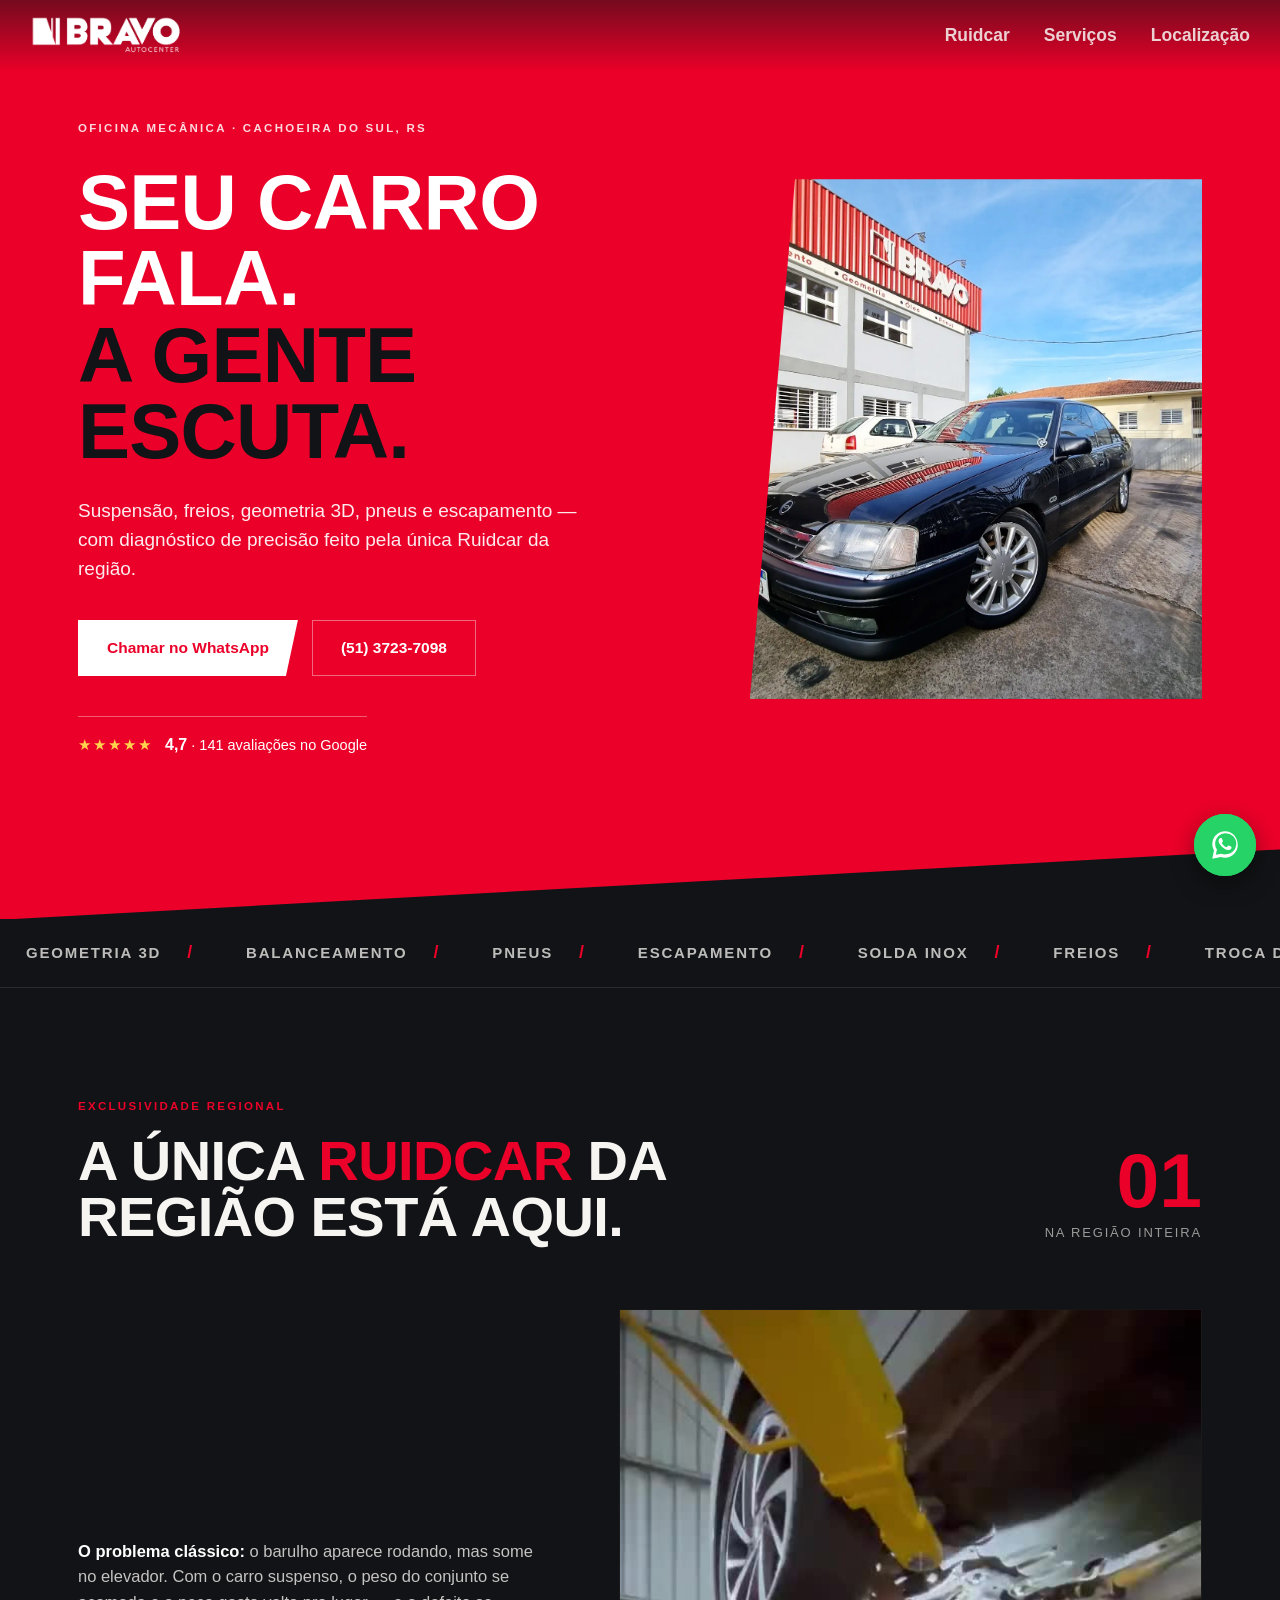
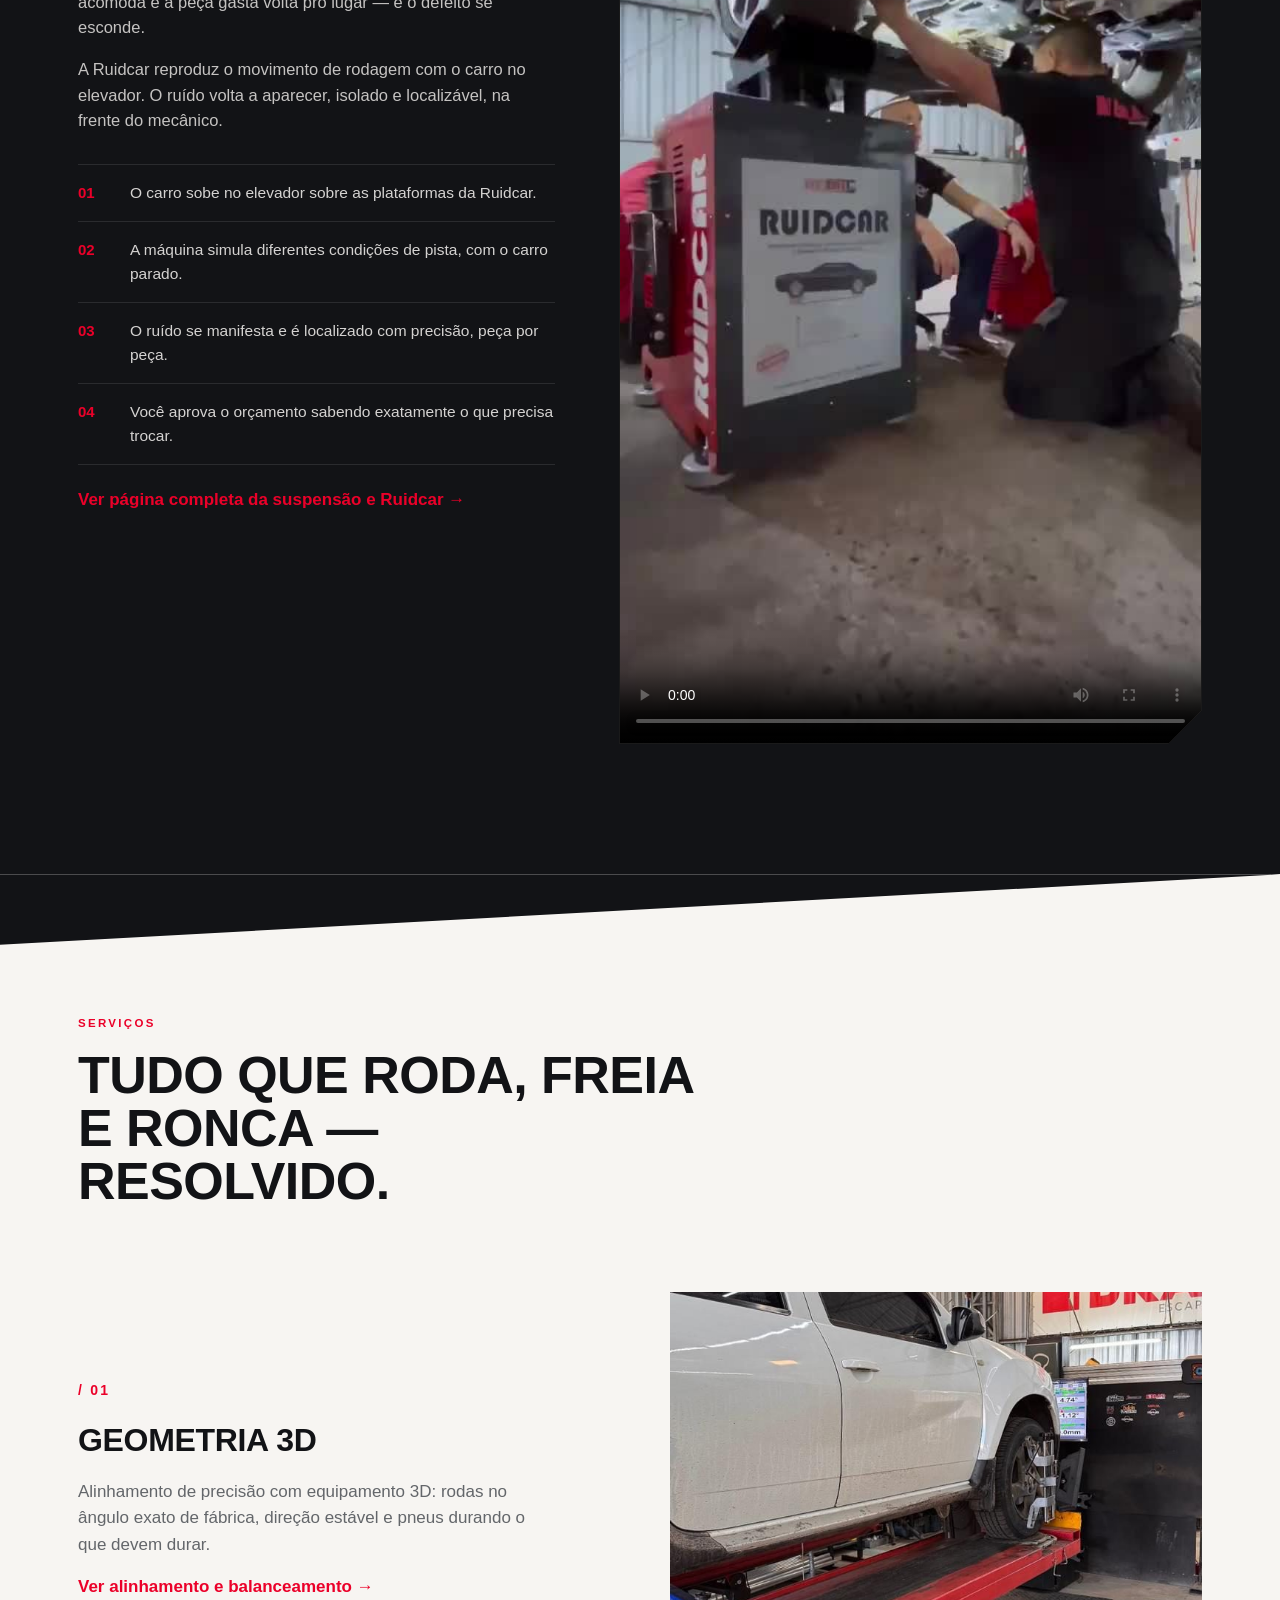
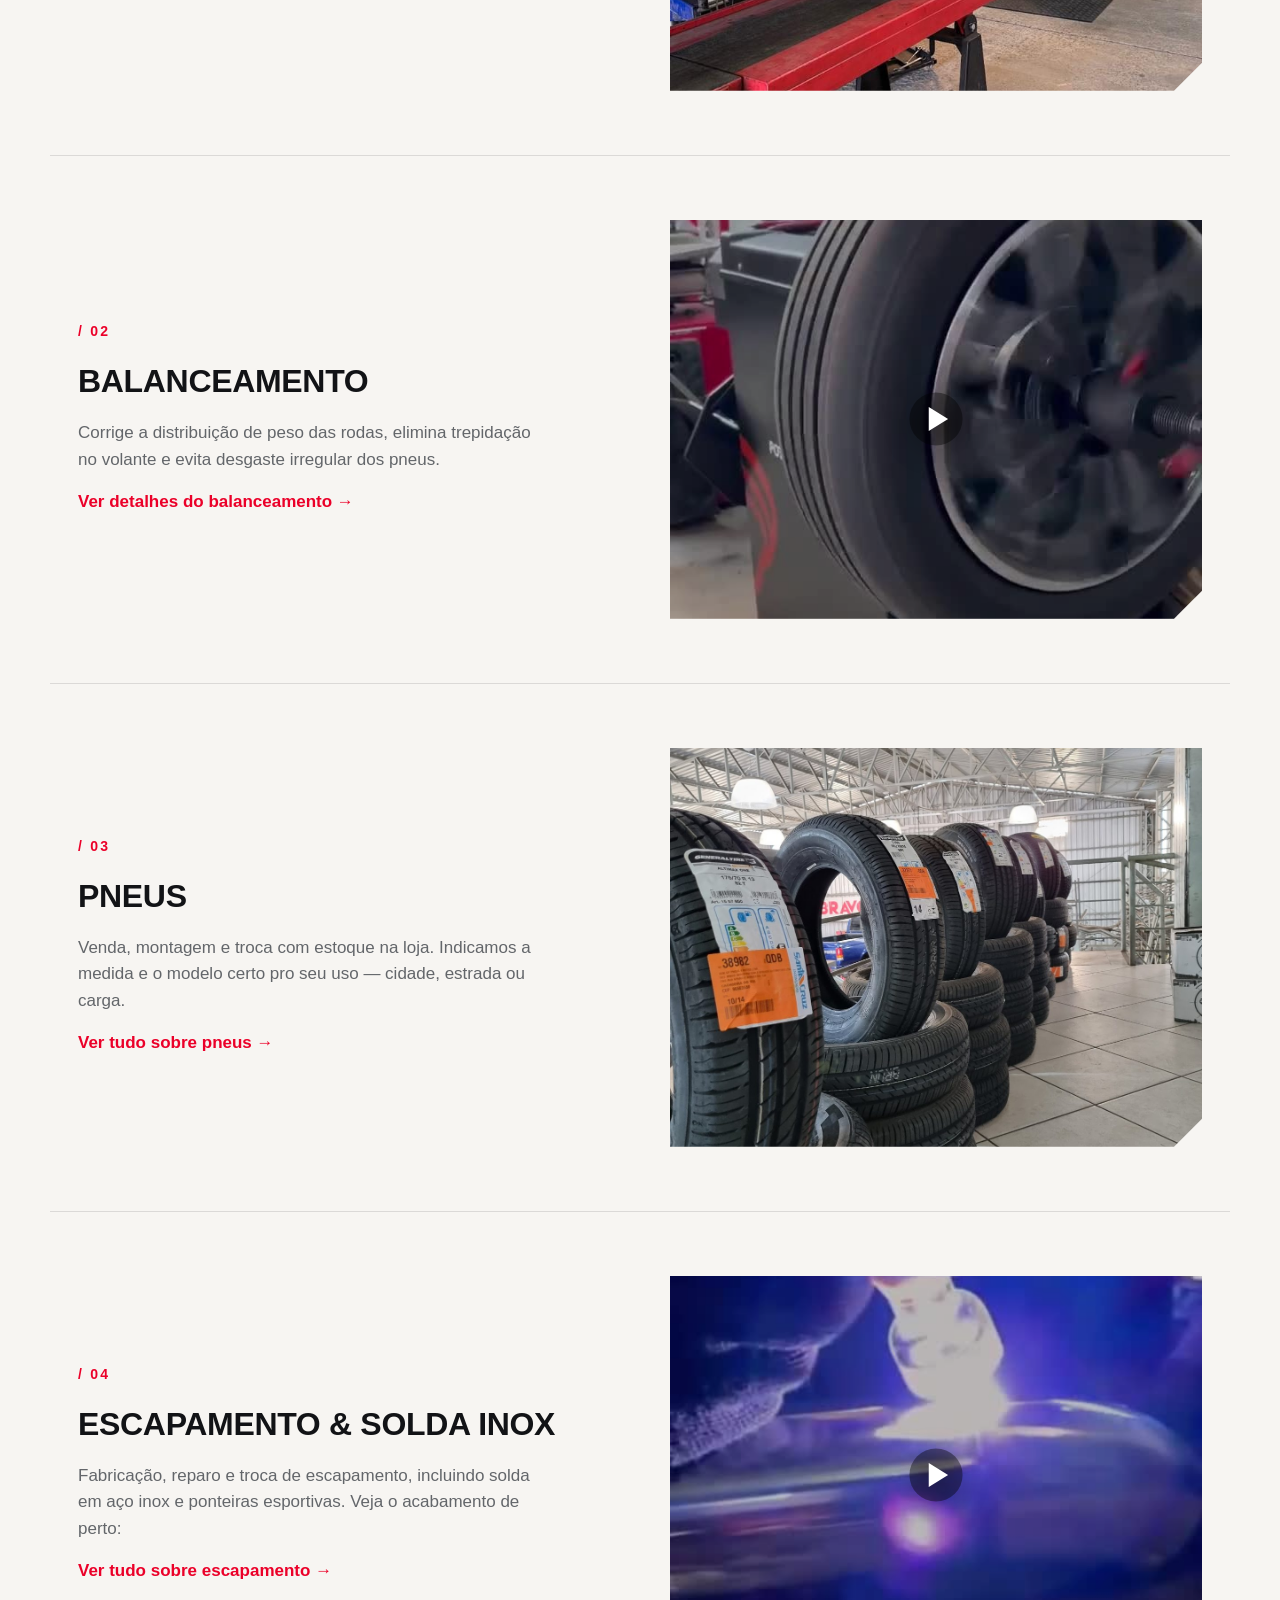
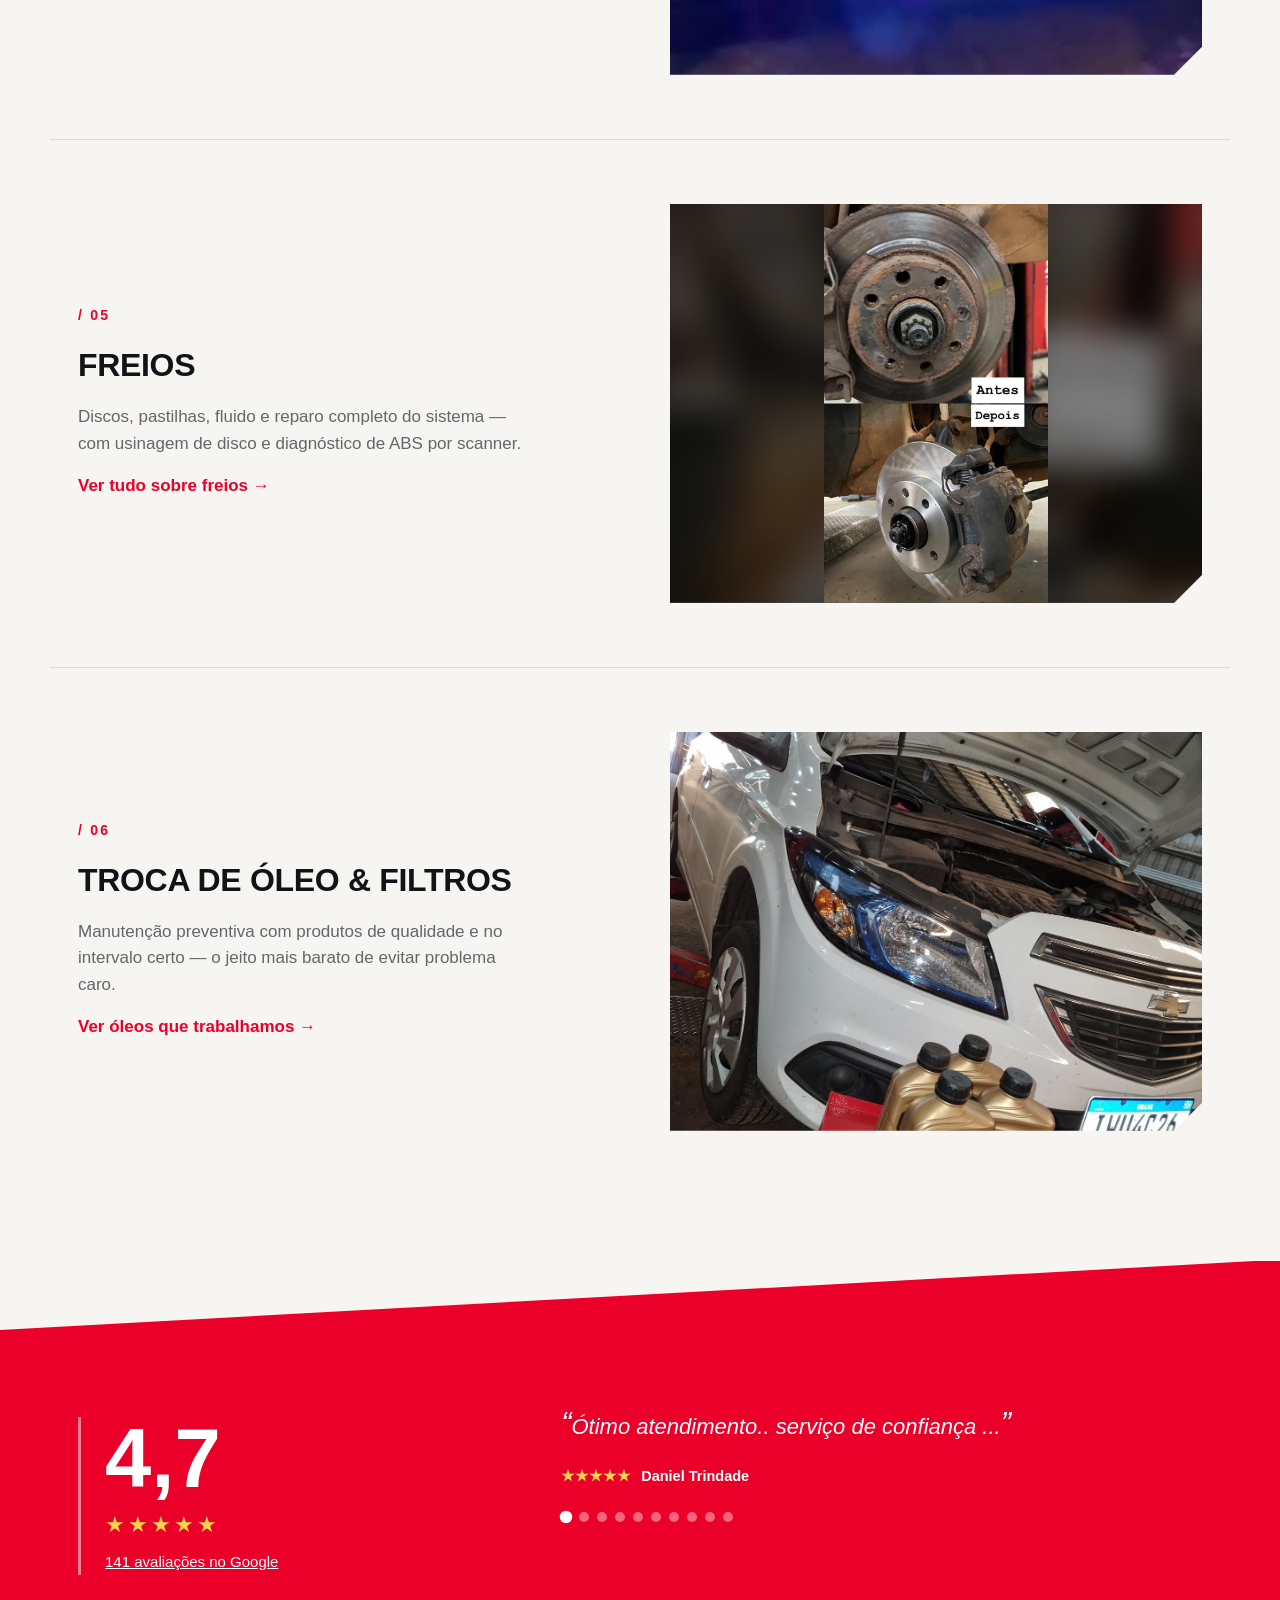
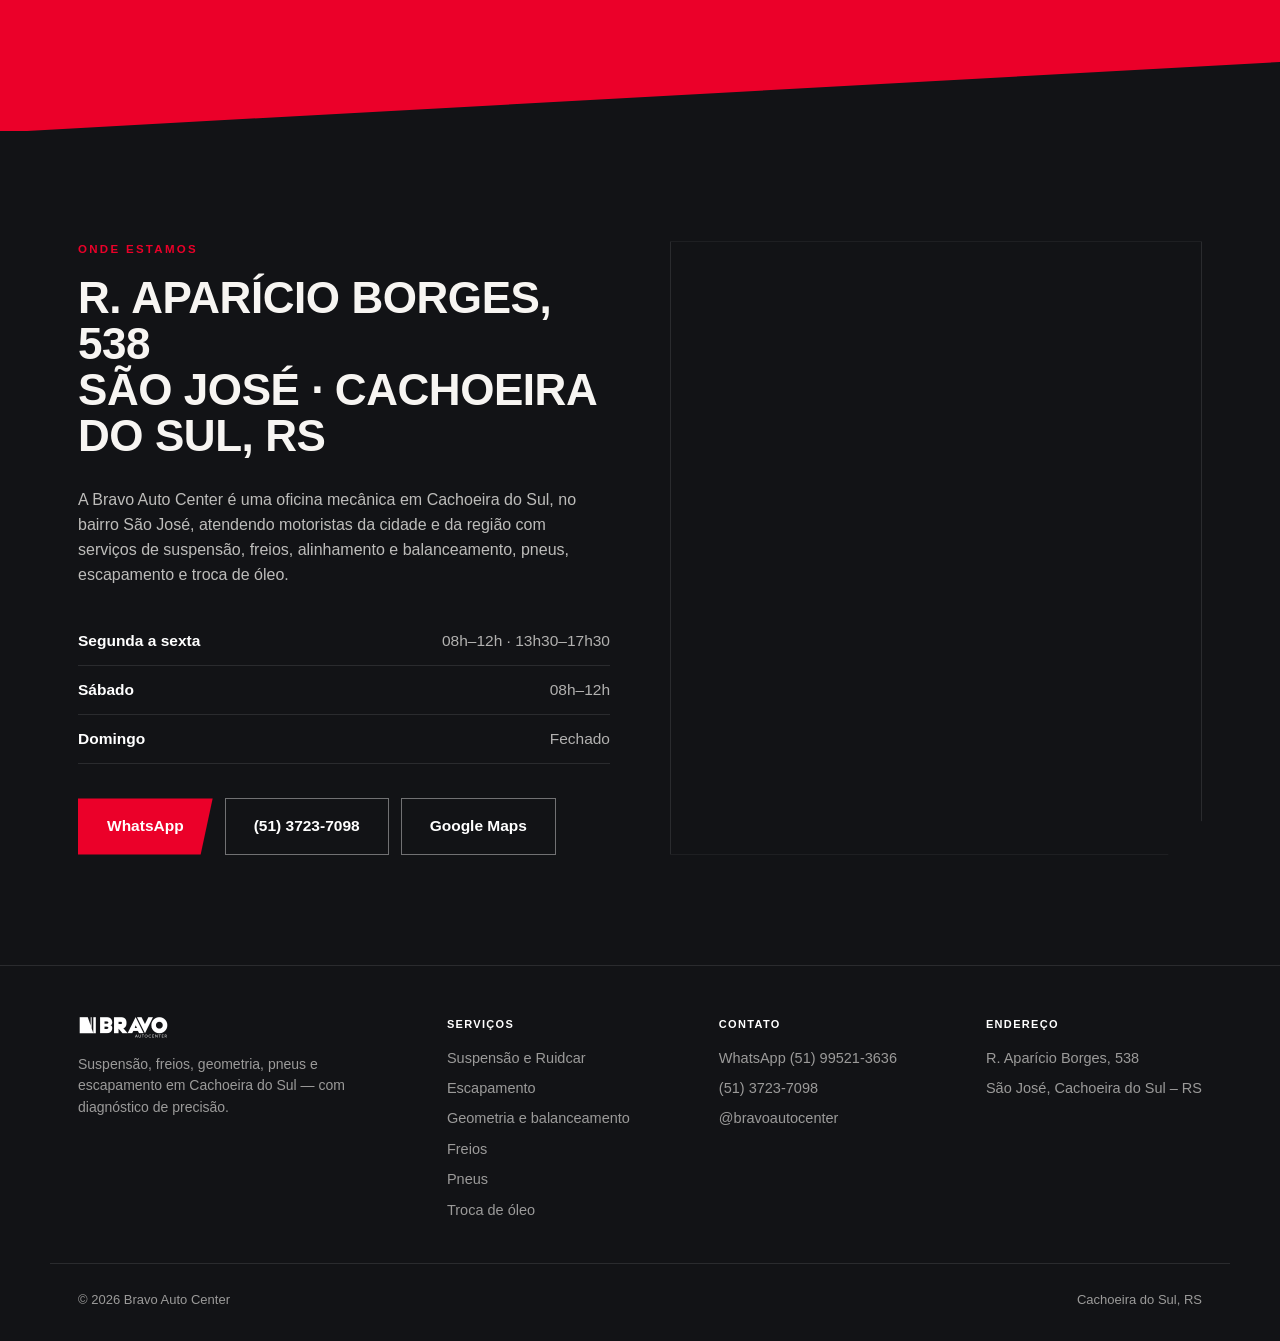
==== commit 59db15d5: "feat: atualização site v2 — servicos/, css, js, imagens, sitemap" ====
--- a/index.html
+++ b/index.html
@@ -3,526 +3,186 @@
 <head>
 <meta charset="UTF-8">
 <meta name="viewport" content="width=device-width, initial-scale=1.0">
-<title>Bravo Auto Center — Cachoeira do Sul, RS</title>
-<meta name="description" content="Suspensão, freios, alinhamento 3D, pneus e escapamento em Cachoeira do Sul. Única oficina da região com Ruidcar, diagnóstico de suspensão com simulação de rodagem real.">
-<link rel="icon" href="assets/img/logo-bravo.png">
-<style>
-  :root{
-    --red:#EB0029;
-    --red-deep:#C10022;
-    --ink:#121316;
-    --ink-2:#1B1D21;
-    --paper:#F7F5F2;
-    --gray:#63666A;
-    --line-dark:rgba(255,255,255,0.1);
-    --line-light:rgba(18,19,22,0.12);
-    --cut: 5.5vw; /* diagonal depth */
+<title>Oficina Mecânica em Cachoeira do Sul | Bravo Auto Center — Suspensão, Freios e Escapamento</title>
+<meta name="description" content="Oficina mecânica em Cachoeira do Sul/RS: suspensão, freios, geometria 3D, balanceamento, pneus, escapamento e troca de óleo. Única oficina da região com Ruidcar, com scanner para carros recentes. Nota 4,7 no Google. (51) 3723-7098.">
+<link rel="canonical" href="https://bravoautocenter.com.br/">
+<meta name="robots" content="index, follow, max-image-preview:large">
+<meta name="author" content="Bravo Auto Center">
+
+<!-- Favicons -->
+<link rel="icon" href="/favicon.ico" sizes="any">
+<link rel="icon" type="image/png" sizes="32x32" href="assets/img/favicon-32.png">
+<link rel="apple-touch-icon" href="assets/img/apple-touch-icon.png">
+<meta name="theme-color" content="#EB0029">
+
+<!-- Compartilhamento (WhatsApp, Facebook, Instagram) -->
+<meta property="og:type" content="website">
+<meta property="og:locale" content="pt_BR">
+<meta property="og:site_name" content="Bravo Auto Center">
+<meta property="og:url" content="https://bravoautocenter.com.br/">
+<meta property="og:title" content="Bravo Auto Center — Oficina mecânica em Cachoeira do Sul, RS">
+<meta property="og:description" content="Suspensão, freios, geometria 3D, pneus e escapamento. Única oficina da região com Ruidcar, diagnóstico de suspensão com simulação de rodagem real.">
+<meta property="og:image" content="https://bravoautocenter.com.br/assets/img/og-image.jpg">
+<meta property="og:image:width" content="1200">
+<meta property="og:image:height" content="630">
+<meta name="twitter:card" content="summary_large_image">
+<meta name="twitter:title" content="Bravo Auto Center — Oficina mecânica em Cachoeira do Sul, RS">
+<meta name="twitter:description" content="Suspensão, freios, geometria 3D, pneus e escapamento. Única oficina da região com Ruidcar.">
+<meta name="twitter:image" content="https://bravoautocenter.com.br/assets/img/og-image.jpg">
+
+<!-- Dados estruturados: diz ao Google exatamente o que é este negócio -->
+<script type="application/ld+json">
+{
+  "@context": "https://schema.org",
+  "@type": "AutoRepair",
+  "@id": "https://bravoautocenter.com.br/#oficina",
+  "name": "Bravo Auto Center",
+  "image": "https://bravoautocenter.com.br/assets/img/og-image.jpg",
+  "logo": "https://bravoautocenter.com.br/assets/img/logo-bravo.png",
+  "url": "https://bravoautocenter.com.br/",
+  "telephone": "+55-51-3723-7098",
+  "priceRange": "$$",
+  "description": "Oficina mecânica em Cachoeira do Sul/RS especializada em suspensão, freios, geometria 3D, balanceamento, pneus, escapamento e troca de óleo. Única oficina da região com Ruidcar, equipamento de diagnóstico de suspensão que simula a rodagem real do veículo.",
+  "address": {
+    "@type": "PostalAddress",
+    "streetAddress": "Rua Aparício Borges, 538",
+    "addressLocality": "Cachoeira do Sul",
+    "addressRegion": "RS",
+    "postalCode": "96503-550",
+    "addressCountry": "BR"
+  },
+  "geo": {
+    "@type": "GeoCoordinates",
+    "latitude": -30.0292459,
+    "longitude": -52.9058683
+  },
+  "hasMap": "https://maps.app.goo.gl/3HpLLAMCEZCEs7Q38",
+  "sameAs": [
+    "https://www.instagram.com/bravoautocenter",
+    "https://maps.app.goo.gl/3HpLLAMCEZCEs7Q38"
+  ],
+  "openingHoursSpecification": [
+    {
+      "@type": "OpeningHoursSpecification",
+      "dayOfWeek": [
+        "Monday",
+        "Tuesday",
+        "Wednesday",
+        "Thursday",
+        "Friday"
+      ],
+      "opens": "08:00",
+      "closes": "12:00"
+    },
+    {
+      "@type": "OpeningHoursSpecification",
+      "dayOfWeek": [
+        "Monday",
+        "Tuesday",
+        "Wednesday",
+        "Thursday",
+        "Friday"
+      ],
+      "opens": "13:30",
+      "closes": "17:30"
+    },
+    {
+      "@type": "OpeningHoursSpecification",
+      "dayOfWeek": "Saturday",
+      "opens": "08:00",
+      "closes": "12:00"
+    }
+  ],
+  "areaServed": [
+    {
+      "@type": "City",
+      "name": "Cachoeira do Sul"
+    },
+    {
+      "@type": "State",
+      "name": "Rio Grande do Sul"
+    }
+  ],
+  "hasOfferCatalog": {
+    "@type": "OfferCatalog",
+    "name": "Serviços",
+    "itemListElement": [
+      {
+        "@type": "Offer",
+        "itemOffered": {
+          "@type": "Service",
+          "name": "Geometria 3D (alinhamento de direção)"
+        }
+      },
+      {
+        "@type": "Offer",
+        "itemOffered": {
+          "@type": "Service",
+          "name": "Balanceamento de rodas"
+        }
+      },
+      {
+        "@type": "Offer",
+        "itemOffered": {
+          "@type": "Service",
+          "name": "Venda e montagem de pneus"
+        }
+      },
+      {
+        "@type": "Offer",
+        "itemOffered": {
+          "@type": "Service",
+          "name": "Escapamento e solda em aço inox"
+        }
+      },
+      {
+        "@type": "Offer",
+        "itemOffered": {
+          "@type": "Service",
+          "name": "Reparo de freios (discos e pastilhas)"
+        }
+      },
+      {
+        "@type": "Offer",
+        "itemOffered": {
+          "@type": "Service",
+          "name": "Troca de óleo e filtros"
+        }
+      },
+      {
+        "@type": "Offer",
+        "itemOffered": {
+          "@type": "Service",
+          "name": "Diagnóstico de suspensão com Ruidcar"
+        }
+      },
+      {
+        "@type": "Offer",
+        "itemOffered": {
+          "@type": "Service",
+          "name": "Usinagem de disco de freio"
+        }
+      },
+      {
+        "@type": "Offer",
+        "itemOffered": {
+          "@type": "Service",
+          "name": "Diagnóstico de sistema ABS com scanner"
+        }
+      },
+      {
+        "@type": "Offer",
+        "itemOffered": {
+          "@type": "Service",
+          "name": "Sistemas TPMS de monitoramento de pressão dos pneus"
+        }
+      }
+    ]
   }
-  *{ box-sizing:border-box; }
-  html{ scroll-behavior:smooth; }
-  body{
-    margin:0;
-    background:var(--ink);
-    color:var(--paper);
-    font-family: Calibri, "Carlito", "Segoe UI", Arial, sans-serif;
-    font-size:17px;
-    line-height:1.55;
-    -webkit-font-smoothing:antialiased;
-  }
-  h1,h2,h3{
-    font-family:"Century Gothic", Questrial, Futura, "Segoe UI", Arial, sans-serif;
-    font-weight:700;
-    margin:0;
-    letter-spacing:-0.01em;
-  }
-  img{ max-width:100%; display:block; }
-  a{ color:inherit; }
-  .wrap{ max-width:1180px; margin:0 auto; padding:0 28px; }
-
-  .btn{
-    display:inline-flex; align-items:center; gap:9px;
-    padding:15px 28px;
-    font-weight:bold; font-size:15.5px;
-    text-decoration:none; cursor:pointer;
-    border:1.5px solid transparent;
-    transition:transform .15s ease, background .2s ease, border-color .2s, color .2s;
-    /* the diagonal cut, applied to buttons too */
-    clip-path:polygon(0 0, 100% 0, calc(100% - 12px) 100%, 0 100%);
-  }
-  .btn:hover{ transform:translateY(-1px); }
-  .btn:focus-visible{ outline:3px solid #fff; outline-offset:2px; }
-  .btn-white{ background:#fff; color:var(--red); }
-  .btn-white:hover{ background:#f2f2f2; }
-  .btn-red{ background:var(--red); color:#fff; }
-  .btn-red:hover{ background:var(--red-deep); }
-  .btn-outline-dark{ border-color:rgba(255,255,255,0.4); color:#fff; clip-path:none; }
-  .btn-outline-dark:hover{ border-color:#fff; }
-  .btn-outline-light{ border-color:rgba(18,19,22,0.35); color:var(--ink); clip-path:none; }
-  .btn-outline-light:hover{ border-color:var(--ink); }
-
-  .kicker{
-    font-family:Verdana, Geneva, sans-serif;
-    font-size:11.5px; font-weight:bold;
-    letter-spacing:0.2em; text-transform:uppercase;
-  }
-
-  /* ============ NAV ============ */
-  header.nav{
-    position:fixed; top:0; left:0; right:0; z-index:60;
-    display:flex; align-items:center; justify-content:space-between;
-    padding:16px 30px;
-    background:linear-gradient(180deg, rgba(18,19,22,0.55), rgba(18,19,22,0));
-    transition:background .3s ease;
-  }
-  header.nav.scrolled{
-    background:rgba(18,19,22,0.94);
-    backdrop-filter:blur(8px);
-    border-bottom:1px solid var(--line-dark);
-  }
-  .nav-logo img{ height:40px; width:auto; }
-  .nav-right{ display:flex; align-items:center; gap:26px; }
-  .nav-links{ display:flex; gap:34px; list-style:none; margin:0; padding:0; font-size:17.5px; font-weight:bold; }
-  .nav-links a{ color:rgba(247,245,242,0.85); text-decoration:none; }
-  .nav-links a:hover{ color:#fff; text-decoration:underline; text-underline-offset:5px; text-decoration-color:var(--red); text-decoration-thickness:2px; }
-  .nav-burger{ display:none; background:none; border:0; color:#fff; font-size:26px; cursor:pointer; padding:2px 8px; }
-  @media (max-width:880px){
-    .nav-links{ display:none; }
-    .nav-burger{ display:block; }
-    .nav-wa-label{ display:none; }
-  }
-
-  .mobile-menu{
-    display:none; position:fixed; inset:0; z-index:70;
-    background:var(--red); padding:22px 30px;
-  }
-  .mobile-menu.open{ display:block; }
-  .mobile-menu-top{ display:flex; justify-content:space-between; align-items:center; margin-bottom:44px; }
-  .mobile-menu ul{ list-style:none; margin:0 0 40px; padding:0; }
-  .mobile-menu li{ margin-bottom:24px; }
-  .mobile-menu a{
-    color:#fff; text-decoration:none; font-size:28px; font-weight:bold;
-    font-family:"Century Gothic", Arial, sans-serif;
-  }
-  .mobile-close{ background:none; border:0; color:#fff; font-size:30px; cursor:pointer; }
-
-  /* ============ HERO — solid red field ============ */
-  .hero{
-    background:var(--red);
-    color:#fff;
-    position:relative;
-    min-height:100vh;
-    display:flex; flex-direction:column; justify-content:center;
-    overflow:hidden;
-    padding:120px 0 calc(var(--cut) + 90px);
-  }
-  .hero-inner{
-    max-width:1180px; margin:0 auto; padding:0 28px;
-    display:grid; grid-template-columns: 1.15fr 0.85fr; gap:60px; align-items:center;
-    width:100%;
-  }
-  @media (max-width:940px){
-    .hero-inner{ grid-template-columns:1fr; gap:44px; }
-  }
-  .hero-kicker{ color:rgba(255,255,255,0.85); margin-bottom:26px; display:block; }
-  .hero h1{
-    font-size:clamp(42px, 6.4vw, 78px);
-    line-height:0.98;
-    text-transform:uppercase;
-    margin-bottom:26px;
-    max-width:640px;
-  }
-  .hero h1 .slash{ color:var(--ink); }
-  .hero p.lead{
-    font-size:19px; max-width:520px;
-    color:rgba(255,255,255,0.92);
-    margin:0 0 36px;
-  }
-  .hero-actions{ display:flex; flex-wrap:wrap; gap:14px; margin-bottom:40px; }
-  .hero-proof{
-    display:inline-flex; align-items:center; gap:12px;
-    color:#fff; text-decoration:none; font-size:14.5px;
-    border-top:1px solid rgba(255,255,255,0.35);
-    padding-top:16px;
-  }
-  .hero-proof strong{ font-size:16px; }
-  .hero-proof .stars{ color:#FFD34D; letter-spacing:2px; }
-
-  .hero-photo{
-    position:relative;
-    clip-path:polygon(10% 0, 100% 0, 100% 100%, 0 100%);
-    box-shadow:0 40px 80px -30px rgba(0,0,0,0.45);
-  }
-  .hero-photo img{ width:100%; height:100%; object-fit:cover; aspect-ratio:4/4.6; }
-  @media (max-width:940px){
-    .hero-photo{ clip-path:polygon(6% 0, 100% 0, 94% 100%, 0 100%); }
-    .hero-photo img{ aspect-ratio:16/10; }
-  }
-  /* diagonal bottom edge of hero */
-  .hero::after{
-    content:"";
-    position:absolute; left:0; right:0; bottom:-1px;
-    height:var(--cut);
-    background:var(--ink);
-    clip-path:polygon(0 100%, 100% 0, 100% 100%);
-  }
-
-  /* ============ TICKER ============ */
-  .ticker{
-    background:var(--ink);
-    border-bottom:1px solid var(--line-dark);
-    overflow:hidden;
-    padding:20px 0;
-  }
-  .ticker-track{
-    display:flex; gap:0;
-    width:max-content;
-    animation:ticker 28s linear infinite;
-  }
-  .ticker span{
-    font-family:"Century Gothic", Arial, sans-serif;
-    font-weight:bold; font-size:15px; text-transform:uppercase; letter-spacing:0.12em;
-    color:rgba(247,245,242,0.75);
-    padding:0 26px;
-    white-space:nowrap;
-    display:flex; align-items:center; gap:26px;
-  }
-  .ticker span::after{ content:"/"; color:var(--red); font-size:18px; }
-  @keyframes ticker{ from{ transform:translateX(0);} to{ transform:translateX(-50%);} }
-  @media (prefers-reduced-motion: reduce){ .ticker-track{ animation:none; flex-wrap:wrap; width:auto; } }
-
-  /* ============ RUIDCAR ============ */
-  .ruidcar{
-    background:var(--ink);
-    padding:110px 0 130px;
-    position:relative;
-  }
-  .ruidcar-head{
-    max-width:1180px; margin:0 auto 64px; padding:0 28px;
-    display:flex; align-items:flex-end; justify-content:space-between; gap:40px; flex-wrap:wrap;
-  }
-  .ruidcar-head .kicker{ color:var(--red); display:block; margin-bottom:18px; }
-  .ruidcar-head h2{
-    font-size:clamp(34px, 4.6vw, 56px);
-    text-transform:uppercase;
-    line-height:1.0;
-    max-width:640px;
-  }
-  .ruidcar-head h2 em{ font-style:normal; color:var(--red); }
-  .ruidcar-count{
-    font-family:"Century Gothic", Arial, sans-serif;
-    text-align:right;
-  }
-  .ruidcar-count .n{
-    font-size:clamp(52px, 6vw, 84px); font-weight:bold; color:var(--red); line-height:1; display:block;
-  }
-  .ruidcar-count .l{ font-size:13px; letter-spacing:0.14em; text-transform:uppercase; color:rgba(247,245,242,0.6); }
-
-  .ruidcar-grid{
-    max-width:1180px; margin:0 auto; padding:0 28px;
-    display:grid; grid-template-columns:0.9fr 1.1fr; gap:64px; align-items:center;
-  }
-  @media (max-width:900px){ .ruidcar-grid{ grid-template-columns:1fr; gap:40px; } }
-  .ruidcar-video{
-    clip-path:polygon(0 0, 100% 0, 100% calc(100% - 34px), calc(100% - 34px) 100%, 0 100%);
-    background:#000;
-    border:1px solid var(--line-dark);
-  }
-  .ruidcar-video video{ width:100%; display:block; }
-  .ruidcar-copy p{
-    color:rgba(247,245,242,0.78);
-    margin:0 0 16px; font-size:16.5px; max-width:520px;
-  }
-  .ruidcar-copy p strong{ color:#fff; }
-  .ruidcar-steps{
-    list-style:none; margin:30px 0 0; padding:0;
-    border-top:1px solid var(--line-dark);
-  }
-  .ruidcar-steps li{
-    display:flex; gap:18px; align-items:baseline;
-    padding:16px 0; border-bottom:1px solid var(--line-dark);
-    font-size:15.5px; color:rgba(247,245,242,0.85);
-  }
-  .ruidcar-steps .step-n{
-    font-family:"Century Gothic", Arial, sans-serif;
-    font-weight:bold; color:var(--red); font-size:15px;
-    min-width:34px;
-  }
-
-  /* ============ SERVICES — alternating rows on light ============ */
-  .services{
-    background:var(--paper);
-    color:var(--ink);
-    position:relative;
-    padding:0 0 110px;
-  }
-  .services::before{
-    content:"";
-    display:block;
-    height:var(--cut);
-    background:var(--ink);
-    clip-path:polygon(0 0, 100% 0, 0 100%);
-  }
-  .services-head{
-    max-width:1180px; margin:70px auto 20px; padding:0 28px;
-  }
-  .services-head .kicker{ color:var(--red); display:block; margin-bottom:16px; }
-  .services-head h2{
-    font-size:clamp(32px,4.4vw,52px); text-transform:uppercase; line-height:1.02;
-    max-width:620px;
-  }
-  .service-row{
-    max-width:1180px; margin:0 auto; padding:64px 28px;
-    display:grid; grid-template-columns:1fr 1fr; gap:60px; align-items:center;
-    border-bottom:1px solid var(--line-light);
-  }
-  .service-row:last-of-type{ border-bottom:0; padding-bottom:20px; }
-  @media (max-width:860px){
-    .service-row{ grid-template-columns:1fr; gap:30px; padding:48px 28px; }
-    .service-row .service-media{ order:-1; }
-  }
-  .service-row:nth-child(even) .service-media{ order:2; }
-  @media (max-width:860px){ .service-row:nth-child(even) .service-media{ order:-1; } }
-  .service-media{
-    position:relative;
-    clip-path:polygon(0 0, 100% 0, 100% calc(100% - 28px), calc(100% - 28px) 100%, 0 100%);
-    background:#111;
-  }
-  .service-media img, .service-media video{
-    width:100%; height:100%; object-fit:cover; aspect-ratio:4/3; display:block;
-  }
-  .service-num{
-    font-family:"Century Gothic", Arial, sans-serif;
-    font-weight:bold; font-size:14px; letter-spacing:0.16em;
-    color:var(--red);
-    display:block; margin-bottom:14px;
-  }
-  .service-copy h3{
-    font-size:clamp(24px,2.6vw,32px);
-    text-transform:uppercase;
-    margin-bottom:14px;
-  }
-  .service-copy p{ color:var(--gray); margin:0 0 10px; max-width:460px; }
-  .play-overlay{
-    position:absolute; inset:0; border:0; cursor:pointer;
-    background:rgba(0,0,0,0.22);
-    display:flex; align-items:center; justify-content:center;
-  }
-  .play-overlay svg{ width:58px; height:58px; filter:drop-shadow(0 4px 12px rgba(0,0,0,0.5)); }
-
-  /* ============ NUMBERS band ============ */
-  .numbers{
-    background:var(--red);
-    color:#fff;
-    position:relative;
-    padding:calc(var(--cut) + 40px) 0 calc(var(--cut) + 40px);
-  }
-  .numbers::before{
-    content:"";
-    position:absolute; top:-1px; left:0; right:0; height:var(--cut);
-    background:var(--paper);
-    clip-path:polygon(0 0, 100% 0, 100% 100%);
-    transform:scaleY(-1);
-  }
-  .numbers::after{
-    content:"";
-    position:absolute; bottom:-1px; left:0; right:0; height:var(--cut);
-    background:var(--ink);
-    clip-path:polygon(0 100%, 100% 0, 100% 100%);
-  }
-  .numbers-grid{
-    max-width:1180px; margin:0 auto; padding:30px 28px;
-    display:grid; grid-template-columns:repeat(3,1fr); gap:40px;
-    position:relative; z-index:2;
-  }
-  @media (max-width:760px){ .numbers-grid{ grid-template-columns:1fr; gap:28px; } }
-  .num-item{ border-left:3px solid rgba(255,255,255,0.5); padding-left:22px; }
-  .num-item .n{
-    font-family:"Century Gothic", Arial, sans-serif;
-    font-size:clamp(40px,4.6vw,58px); font-weight:bold; line-height:1;
-    display:block; margin-bottom:8px;
-  }
-  .num-item .l{ font-size:14.5px; color:rgba(255,255,255,0.9); }
-  .num-item a{ color:#fff; }
-
-  /* ============ LOCATION ============ */
-  .location{
-    background:var(--ink);
-    padding:110px 0;
-  }
-  .loc-grid{
-    max-width:1180px; margin:0 auto; padding:0 28px;
-    display:grid; grid-template-columns:1fr 1fr; gap:60px;
-  }
-  @media (max-width:880px){ .loc-grid{ grid-template-columns:1fr; } }
-  .loc-copy .kicker{ color:var(--red); display:block; margin-bottom:16px; }
-  .loc-copy h2{
-    font-size:clamp(30px,3.8vw,44px); text-transform:uppercase; line-height:1.04;
-    margin-bottom:30px;
-  }
-  .hours{
-    width:100%; border-collapse:collapse; margin-bottom:34px;
-  }
-  .hours td{
-    padding:12px 0; font-size:15.5px;
-    border-bottom:1px solid var(--line-dark);
-  }
-  .hours td:first-child{ font-weight:bold; color:#fff; }
-  .hours td:last-child{ text-align:right; color:rgba(247,245,242,0.7); }
-  .loc-actions{ display:flex; flex-wrap:wrap; gap:12px; }
-  .map-cut{
-    clip-path:polygon(0 0, 100% 0, 100% calc(100% - 34px), calc(100% - 34px) 100%, 0 100%);
-    border:1px solid var(--line-dark);
-    min-height:380px;
-  }
-  .map-cut iframe{ width:100%; height:100%; min-height:380px; border:0; display:block; }
-
-  /* ============ FOOTER ============ */
-  footer{
-    background:var(--ink);
-    border-top:1px solid var(--line-dark);
-    padding:50px 0 30px;
-    color:rgba(247,245,242,0.6);
-  }
-  .foot-grid{
-    max-width:1180px; margin:0 auto; padding:0 28px 34px;
-    display:flex; justify-content:space-between; flex-wrap:wrap; gap:36px;
-    border-bottom:1px solid var(--line-dark);
-    margin-bottom:26px;
-  }
-  .foot-brand img{ height:24px; margin-bottom:14px; }
-  .foot-brand p{ max-width:280px; font-size:14px; margin:0; }
-  .foot-col h4{
-    font-family:Verdana, Geneva, sans-serif; font-size:11px;
-    letter-spacing:0.12em; text-transform:uppercase; color:#fff; margin:0 0 14px;
-  }
-  .foot-col a, .foot-col p{ display:block; font-size:14.5px; color:rgba(247,245,242,0.6); text-decoration:none; margin:0 0 8px; }
-  .foot-col a:hover{ color:#fff; }
-  .foot-bottom{
-    max-width:1180px; margin:0 auto; padding:0 28px;
-    display:flex; justify-content:space-between; flex-wrap:wrap; gap:10px; font-size:13px;
-  }
-
-  /* ============ FLOATING WHATSAPP ============ */
-  .wa-float{
-    position:fixed;
-    right:24px; bottom:24px;
-    z-index:80;
-    width:62px; height:62px;
-    border-radius:50%;
-    background:#25D366;
-    display:flex; align-items:center; justify-content:center;
-    box-shadow:0 8px 24px rgba(0,0,0,0.4);
-    transition:transform .18s ease, box-shadow .18s ease;
-  }
-  .wa-float:hover{ transform:scale(1.08); box-shadow:0 12px 30px rgba(0,0,0,0.5); }
-  .wa-float:focus-visible{ outline:3px solid #fff; outline-offset:3px; }
-  .wa-float svg{ width:34px; height:34px; fill:#fff; }
-  .wa-float::after{
-    content:"";
-    position:absolute; inset:0;
-    border-radius:50%;
-    border:2px solid #25D366;
-    animation:wa-pulse 2.4s ease-out infinite;
-  }
-  @keyframes wa-pulse{
-    0%{ transform:scale(1); opacity:0.8; }
-    70%{ transform:scale(1.45); opacity:0; }
-    100%{ transform:scale(1.45); opacity:0; }
-  }
-  @media (prefers-reduced-motion:reduce){ .wa-float::after{ animation:none; display:none; } }
-  @media (max-width:600px){ .wa-float{ right:16px; bottom:16px; width:58px; height:58px; } }
-
-  /* freios: show full before/after image with blurred backdrop */
-  .service-media.fit-contain{ overflow:hidden; }
-  .service-media.fit-contain .bg-blur{
-    position:absolute; inset:-20px;
-    background-size:cover; background-position:center;
-    filter:blur(18px) brightness(0.55);
-    z-index:0;
-  }
-  .service-media.fit-contain img{
-    position:relative; z-index:1;
-    object-fit:contain;
-    background:transparent;
-  }
-
-  /* ============ REVIEWS (Google) ============ */
-  .reviews{
-    background:var(--red);
-    color:#fff;
-    position:relative;
-    padding:calc(var(--cut) + 50px) 0 calc(var(--cut) + 50px);
-  }
-  .reviews::before{
-    content:"";
-    position:absolute; top:-1px; left:0; right:0; height:var(--cut);
-    background:var(--paper);
-    clip-path:polygon(0 0, 100% 0, 0 100%);
-  }
-  .reviews::after{
-    content:"";
-    position:absolute; bottom:-1px; left:0; right:0; height:var(--cut);
-    background:var(--ink);
-    clip-path:polygon(0 100%, 100% 0, 100% 100%);
-  }
-  .reviews-grid{
-    max-width:1180px; margin:0 auto; padding:20px 28px;
-    display:grid; grid-template-columns:0.8fr 1.2fr; gap:56px;
-    position:relative; z-index:2;
-    align-items:center;
-  }
-  @media (max-width:860px){ .reviews-grid{ grid-template-columns:1fr; gap:36px; } }
-  .rating-block{ border-left:3px solid rgba(255,255,255,0.5); padding-left:24px; }
-  .rating-block .n{
-    font-family:"Century Gothic", Arial, sans-serif;
-    font-size:clamp(56px,6.5vw,86px); font-weight:bold; line-height:1;
-    display:block;
-  }
-  .rating-block .stars{ color:#FFD34D; font-size:22px; letter-spacing:3px; display:block; margin:8px 0 6px; }
-  .rating-block .l{ font-size:15px; color:rgba(255,255,255,0.92); }
-  .rating-block a{ color:#fff; }
-  .review-carousel{ position:relative; min-height:190px; }
-  .review-slide{
-    position:absolute; inset:0;
-    opacity:0; visibility:hidden;
-    transition:opacity .6s ease;
-    display:flex; flex-direction:column; justify-content:center;
-  }
-  .review-slide.active{ opacity:1; visibility:visible; position:relative; }
-  .review-slide blockquote{
-    margin:0 0 18px;
-    font-size:clamp(18px, 2vw, 22px);
-    line-height:1.5;
-    font-style:italic;
-    color:#fff;
-    max-width:600px;
-  }
-  .review-slide blockquote::before{ content:"“"; font-size:1.4em; }
-  .review-slide blockquote::after{ content:"”"; font-size:1.4em; }
-  .review-author{
-    display:flex; align-items:center; gap:10px;
-    font-size:14.5px; font-weight:bold;
-  }
-  .review-author .mini-stars{ color:#FFD34D; letter-spacing:1px; }
-  .review-dots{ display:flex; gap:8px; margin-top:24px; }
-  .review-dots button{
-    width:10px; height:10px; border-radius:50%;
-    border:0; padding:0; cursor:pointer;
-    background:rgba(255,255,255,0.4);
-    transition:background .2s, transform .2s;
-  }
-  .review-dots button.active{ background:#fff; transform:scale(1.25); }
-  .review-dots button:focus-visible{ outline:2px solid #fff; outline-offset:2px; }
-
-  /* reveal */
-  .reveal{ opacity:0; transform:translateY(20px); transition:opacity .7s ease, transform .7s ease; }
-  .reveal.is-visible{ opacity:1; transform:none; }
-  @media (prefers-reduced-motion:reduce){
-    html{ scroll-behavior:auto; }
-    .reveal{ opacity:1; transform:none; transition:none; }
-    .btn{ transition:none; }
-  }
-</style>
+}
+
+</script>
+<link rel="stylesheet" href="assets/css/style.css">
 </head>
 <body>
 
@@ -601,6 +261,7 @@
         <li><span class="step-n">03</span> O ruído se manifesta e é localizado com precisão, peça por peça.</li>
         <li><span class="step-n">04</span> Você aprova o orçamento sabendo exatamente o que precisa trocar.</li>
       </ul>
+      <a class="service-link" href="servicos/suspensao-ruidcar.html" style="margin-top:22px;">Ver página completa da suspensão e Ruidcar →</a>
     </div>
     <div class="ruidcar-video reveal">
       <video controls playsinline preload="metadata" poster="assets/img/poster-ruidcar.jpg">
@@ -621,6 +282,7 @@
       <span class="service-num">/ 01</span>
       <h3>Geometria 3D</h3>
       <p>Alinhamento de precisão com equipamento 3D: rodas no ângulo exato de fábrica, direção estável e pneus durando o que devem durar.</p>
+      <a class="service-link" href="servicos/geometria-balanceamento.html">Ver alinhamento e balanceamento →</a>
     </div>
     <div class="service-media">
       <img src="assets/img/geometria.jpg" alt="Alinhamento 3D em Renault Duster 4x4 na Bravo Auto Center">
@@ -632,6 +294,7 @@
       <span class="service-num">/ 02</span>
       <h3>Balanceamento</h3>
       <p>Corrige a distribuição de peso das rodas, elimina trepidação no volante e evita desgaste irregular dos pneus.</p>
+      <a class="service-link" href="servicos/geometria-balanceamento.html">Ver detalhes do balanceamento →</a>
     </div>
     <div class="service-media">
       <button class="play-overlay" aria-label="Reproduzir vídeo de balanceamento" onclick="this.style.display='none'; const v=this.nextElementSibling; v.setAttribute('controls',''); v.play();">
@@ -648,6 +311,7 @@
       <span class="service-num">/ 03</span>
       <h3>Pneus</h3>
       <p>Venda, montagem e troca com estoque na loja. Indicamos a medida e o modelo certo pro seu uso — cidade, estrada ou carga.</p>
+      <a class="service-link" href="servicos/pneus.html">Ver tudo sobre pneus →</a>
     </div>
     <div class="service-media">
       <img src="assets/img/pneus.jpg" alt="Estoque de pneus novos na loja da Bravo Auto Center">
@@ -659,6 +323,7 @@
       <span class="service-num">/ 04</span>
       <h3>Escapamento & solda inox</h3>
       <p>Fabricação, reparo e troca de escapamento, incluindo solda em aço inox e ponteiras esportivas. Veja o acabamento de perto:</p>
+      <a class="service-link" href="servicos/escapamento.html">Ver tudo sobre escapamento →</a>
     </div>
     <div class="service-media">
       <button class="play-overlay" aria-label="Reproduzir vídeo de solda de escapamento em inox" onclick="this.style.display='none'; const v=this.nextElementSibling; v.setAttribute('controls',''); v.play();">
@@ -674,7 +339,8 @@
     <div class="service-copy">
       <span class="service-num">/ 05</span>
       <h3>Freios</h3>
-      <p>Discos, pastilhas, fluido e reparo completo do sistema. O antes e depois fala por si.</p>
+      <p>Discos, pastilhas, fluido e reparo completo do sistema — com usinagem de disco e diagnóstico de ABS por scanner.</p>
+      <a class="service-link" href="servicos/freios.html">Ver tudo sobre freios →</a>
     </div>
     <div class="service-media fit-contain">
       <div class="bg-blur" style="background-image:url('assets/img/freios.jpg');"></div>
@@ -687,6 +353,7 @@
       <span class="service-num">/ 06</span>
       <h3>Troca de óleo & filtros</h3>
       <p>Manutenção preventiva com produtos de qualidade e no intervalo certo — o jeito mais barato de evitar problema caro.</p>
+      <a class="service-link" href="servicos/troca-de-oleo.html">Ver óleos que trabalhamos →</a>
     </div>
     <div class="service-media">
       <img src="assets/img/oleo.jpg" alt="Troca de óleo com Total Quartz e filtro Tecfil na Bravo Auto Center">
@@ -755,6 +422,7 @@
     <div class="loc-copy reveal">
       <span class="kicker">Onde estamos</span>
       <h2>R. Aparício Borges, 538<br>São José · Cachoeira do Sul, RS</h2>
+      <p class="loc-intro">A Bravo Auto Center é uma oficina mecânica em Cachoeira do Sul, no bairro São José, atendendo motoristas da cidade e da região com serviços de suspensão, freios, alinhamento e balanceamento, pneus, escapamento e troca de óleo.</p>
       <table class="hours">
         <tr><td>Segunda a sexta</td><td>08h–12h · 13h30–17h30</td></tr>
         <tr><td>Sábado</td><td>08h–12h</td></tr>
@@ -779,10 +447,13 @@
       <p>Suspensão, freios, geometria, pneus e escapamento em Cachoeira do Sul — com diagnóstico de precisão.</p>
     </div>
     <div class="foot-col">
-      <h4>Navegar</h4>
-      <a href="#ruidcar">Ruidcar</a>
-      <a href="#servicos">Serviços</a>
-      <a href="#localizacao">Localização</a>
+      <h4>Serviços</h4>
+      <a href="servicos/suspensao-ruidcar.html">Suspensão e Ruidcar</a>
+      <a href="servicos/escapamento.html">Escapamento</a>
+      <a href="servicos/geometria-balanceamento.html">Geometria e balanceamento</a>
+      <a href="servicos/freios.html">Freios</a>
+      <a href="servicos/pneus.html">Pneus</a>
+      <a href="servicos/troca-de-oleo.html">Troca de óleo</a>
     </div>
     <div class="foot-col">
       <h4>Contato</h4>
@@ -808,68 +479,7 @@
   </svg>
 </a>
 
-<script>
-  document.getElementById('year').textContent = new Date().getFullYear();
-
-  // duplicate ticker content for seamless loop
-  const track = document.getElementById('tickerTrack');
-  track.innerHTML += track.innerHTML;
-
-  // sticky nav background
-  const nav = document.getElementById('nav');
-  window.addEventListener('scroll', ()=> {
-    nav.classList.toggle('scrolled', window.scrollY > 40);
-  }, { passive:true });
-
-  // reveal on scroll
-  const items = document.querySelectorAll('.reveal');
-  if('IntersectionObserver' in window){
-    const io = new IntersectionObserver((es)=>{
-      es.forEach(e=>{ if(e.isIntersecting){ e.target.classList.add('is-visible'); io.unobserve(e.target); } });
-    }, { threshold:0.12 });
-    items.forEach(i=>io.observe(i));
-  } else { items.forEach(i=>i.classList.add('is-visible')); }
-
-  window.addEventListener('resize', ()=>{
-    if(window.innerWidth > 880){ document.getElementById('mmenu').classList.remove('open'); }
-  });
-
-  // ===== review carousel: rotates every 10s, dots, pause on hover =====
-  (function(){
-    const carousel = document.getElementById('reviewCarousel');
-    if(!carousel) return;
-    const slides = carousel.querySelectorAll('.review-slide');
-    const dotsBox = document.getElementById('reviewDots');
-    let current = 0, timer = null;
-    const INTERVAL = 10000;
-
-    slides.forEach((_, i)=>{
-      const d = document.createElement('button');
-      d.setAttribute('aria-label', 'Avaliação ' + (i+1));
-      d.addEventListener('click', ()=>{ show(i); restart(); });
-      dotsBox.appendChild(d);
-    });
-    const dots = dotsBox.querySelectorAll('button');
-
-    function show(i){
-      slides[current].classList.remove('active');
-      dots[current].classList.remove('active');
-      current = i;
-      slides[current].classList.add('active');
-      dots[current].classList.add('active');
-    }
-    function next(){ show((current+1) % slides.length); }
-    function restart(){ clearInterval(timer); timer = setInterval(next, INTERVAL); }
-
-    dots[0].classList.add('active');
-    const reduced = window.matchMedia('(prefers-reduced-motion: reduce)').matches;
-    if(!reduced && slides.length > 1){
-      timer = setInterval(next, INTERVAL);
-      carousel.addEventListener('mouseenter', ()=>clearInterval(timer));
-      carousel.addEventListener('mouseleave', restart);
-    }
-  })();
-</script>
+<script src="assets/js/main.js"></script>
 
 </body>
 </html>
--- a/assets/css/style.css
+++ b/assets/css/style.css
@@ -0,0 +1,652 @@
+:root{
+    --red:#EB0029;
+    --red-deep:#C10022;
+    --ink:#121316;
+    --ink-2:#1B1D21;
+    --paper:#F7F5F2;
+    --gray:#63666A;
+    --line-dark:rgba(255,255,255,0.1);
+    --line-light:rgba(18,19,22,0.12);
+    --cut: 5.5vw; /* diagonal depth */
+  }
+  *{ box-sizing:border-box; }
+  html{ scroll-behavior:smooth; }
+  body{
+    margin:0;
+    background:var(--ink);
+    color:var(--paper);
+    font-family: Calibri, "Carlito", "Segoe UI", Arial, sans-serif;
+    font-size:17px;
+    line-height:1.55;
+    -webkit-font-smoothing:antialiased;
+  }
+  h1,h2,h3{
+    font-family:"Century Gothic", Questrial, Futura, "Segoe UI", Arial, sans-serif;
+    font-weight:700;
+    margin:0;
+    letter-spacing:-0.01em;
+  }
+  img{ max-width:100%; display:block; }
+  a{ color:inherit; }
+  .wrap{ max-width:1180px; margin:0 auto; padding:0 28px; }
+
+  .btn{
+    display:inline-flex; align-items:center; gap:9px;
+    padding:15px 28px;
+    font-weight:bold; font-size:15.5px;
+    text-decoration:none; cursor:pointer;
+    border:1.5px solid transparent;
+    transition:transform .15s ease, background .2s ease, border-color .2s, color .2s;
+    /* the diagonal cut, applied to buttons too */
+    clip-path:polygon(0 0, 100% 0, calc(100% - 12px) 100%, 0 100%);
+  }
+  .btn:hover{ transform:translateY(-1px); }
+  .btn:focus-visible{ outline:3px solid #fff; outline-offset:2px; }
+  .btn-white{ background:#fff; color:var(--red); }
+  .btn-white:hover{ background:#f2f2f2; }
+  .btn-red{ background:var(--red); color:#fff; }
+  .btn-red:hover{ background:var(--red-deep); }
+  .btn-outline-dark{ border-color:rgba(255,255,255,0.4); color:#fff; clip-path:none; }
+  .btn-outline-dark:hover{ border-color:#fff; }
+  .btn-outline-light{ border-color:rgba(18,19,22,0.35); color:var(--ink); clip-path:none; }
+  .btn-outline-light:hover{ border-color:var(--ink); }
+
+  .kicker{
+    font-family:Verdana, Geneva, sans-serif;
+    font-size:11.5px; font-weight:bold;
+    letter-spacing:0.2em; text-transform:uppercase;
+  }
+
+  /* ============ NAV ============ */
+  header.nav{
+    position:fixed; top:0; left:0; right:0; z-index:60;
+    display:flex; align-items:center; justify-content:space-between;
+    padding:16px 30px;
+    background:linear-gradient(180deg, rgba(18,19,22,0.55), rgba(18,19,22,0));
+    transition:background .3s ease;
+  }
+  header.nav.scrolled{
+    background:rgba(18,19,22,0.94);
+    backdrop-filter:blur(8px);
+    border-bottom:1px solid var(--line-dark);
+  }
+  .nav-logo img{ height:40px; width:auto; }
+  .nav-right{ display:flex; align-items:center; gap:26px; }
+  .nav-links{ display:flex; gap:34px; list-style:none; margin:0; padding:0; font-size:17.5px; font-weight:bold; }
+  .nav-links a{ color:rgba(247,245,242,0.85); text-decoration:none; }
+  .nav-links a:hover{ color:#fff; text-decoration:underline; text-underline-offset:5px; text-decoration-color:var(--red); text-decoration-thickness:2px; }
+  .nav-burger{ display:none; background:none; border:0; color:#fff; font-size:26px; cursor:pointer; padding:2px 8px; }
+  @media (max-width:880px){
+    .nav-links{ display:none; }
+    .nav-burger{ display:block; }
+    .nav-wa-label{ display:none; }
+  }
+
+  .mobile-menu{
+    display:none; position:fixed; inset:0; z-index:70;
+    background:var(--red); padding:22px 30px;
+  }
+  .mobile-menu.open{ display:block; }
+  .mobile-menu-top{ display:flex; justify-content:space-between; align-items:center; margin-bottom:44px; }
+  .mobile-menu ul{ list-style:none; margin:0 0 40px; padding:0; }
+  .mobile-menu li{ margin-bottom:24px; }
+  .mobile-menu a{
+    color:#fff; text-decoration:none; font-size:28px; font-weight:bold;
+    font-family:"Century Gothic", Arial, sans-serif;
+  }
+  .mobile-close{ background:none; border:0; color:#fff; font-size:30px; cursor:pointer; }
+
+  /* ============ HERO — solid red field ============ */
+  .hero{
+    background:var(--red);
+    color:#fff;
+    position:relative;
+    min-height:100vh;
+    display:flex; flex-direction:column; justify-content:center;
+    overflow:hidden;
+    padding:120px 0 calc(var(--cut) + 90px);
+  }
+  .hero-inner{
+    max-width:1180px; margin:0 auto; padding:0 28px;
+    display:grid; grid-template-columns: 1.15fr 0.85fr; gap:60px; align-items:center;
+    width:100%;
+  }
+  @media (max-width:940px){
+    .hero-inner{ grid-template-columns:1fr; gap:44px; }
+  }
+  .hero-kicker{ color:rgba(255,255,255,0.85); margin-bottom:26px; display:block; }
+  .hero h1{
+    font-size:clamp(42px, 6.4vw, 78px);
+    line-height:0.98;
+    text-transform:uppercase;
+    margin-bottom:26px;
+    max-width:640px;
+  }
+  .hero h1 .slash{ color:var(--ink); }
+  .hero p.lead{
+    font-size:19px; max-width:520px;
+    color:rgba(255,255,255,0.92);
+    margin:0 0 36px;
+  }
+  .hero-actions{ display:flex; flex-wrap:wrap; gap:14px; margin-bottom:40px; }
+  .hero-proof{
+    display:inline-flex; align-items:center; gap:12px;
+    color:#fff; text-decoration:none; font-size:14.5px;
+    border-top:1px solid rgba(255,255,255,0.35);
+    padding-top:16px;
+  }
+  .hero-proof strong{ font-size:16px; }
+  .hero-proof .stars{ color:#FFD34D; letter-spacing:2px; }
+
+  .hero-photo{
+    position:relative;
+    clip-path:polygon(10% 0, 100% 0, 100% 100%, 0 100%);
+    box-shadow:0 40px 80px -30px rgba(0,0,0,0.45);
+  }
+  .hero-photo img{ width:100%; height:100%; object-fit:cover; aspect-ratio:4/4.6; }
+  @media (max-width:940px){
+    .hero-photo{ clip-path:polygon(6% 0, 100% 0, 94% 100%, 0 100%); }
+    .hero-photo img{ aspect-ratio:16/10; }
+  }
+  /* diagonal bottom edge of hero */
+  .hero::after{
+    content:"";
+    position:absolute; left:0; right:0; bottom:-1px;
+    height:var(--cut);
+    background:var(--ink);
+    clip-path:polygon(0 100%, 100% 0, 100% 100%);
+  }
+
+  /* ============ TICKER ============ */
+  .ticker{
+    background:var(--ink);
+    border-bottom:1px solid var(--line-dark);
+    overflow:hidden;
+    padding:20px 0;
+  }
+  .ticker-track{
+    display:flex; gap:0;
+    width:max-content;
+    animation:ticker 28s linear infinite;
+  }
+  .ticker span{
+    font-family:"Century Gothic", Arial, sans-serif;
+    font-weight:bold; font-size:15px; text-transform:uppercase; letter-spacing:0.12em;
+    color:rgba(247,245,242,0.75);
+    padding:0 26px;
+    white-space:nowrap;
+    display:flex; align-items:center; gap:26px;
+  }
+  .ticker span::after{ content:"/"; color:var(--red); font-size:18px; }
+  @keyframes ticker{ from{ transform:translateX(0);} to{ transform:translateX(-50%);} }
+  @media (prefers-reduced-motion: reduce){ .ticker-track{ animation:none; flex-wrap:wrap; width:auto; } }
+
+  /* ============ RUIDCAR ============ */
+  .ruidcar{
+    background:var(--ink);
+    padding:110px 0 130px;
+    position:relative;
+  }
+  .ruidcar-head{
+    max-width:1180px; margin:0 auto 64px; padding:0 28px;
+    display:flex; align-items:flex-end; justify-content:space-between; gap:40px; flex-wrap:wrap;
+  }
+  .ruidcar-head .kicker{ color:var(--red); display:block; margin-bottom:18px; }
+  .ruidcar-head h2{
+    font-size:clamp(34px, 4.6vw, 56px);
+    text-transform:uppercase;
+    line-height:1.0;
+    max-width:640px;
+  }
+  .ruidcar-head h2 em{ font-style:normal; color:var(--red); }
+  .ruidcar-count{
+    font-family:"Century Gothic", Arial, sans-serif;
+    text-align:right;
+  }
+  .ruidcar-count .n{
+    font-size:clamp(52px, 6vw, 84px); font-weight:bold; color:var(--red); line-height:1; display:block;
+  }
+  .ruidcar-count .l{ font-size:13px; letter-spacing:0.14em; text-transform:uppercase; color:rgba(247,245,242,0.6); }
+
+  .ruidcar-grid{
+    max-width:1180px; margin:0 auto; padding:0 28px;
+    display:grid; grid-template-columns:0.9fr 1.1fr; gap:64px; align-items:center;
+  }
+  @media (max-width:900px){ .ruidcar-grid{ grid-template-columns:1fr; gap:40px; } }
+  .ruidcar-video{
+    clip-path:polygon(0 0, 100% 0, 100% calc(100% - 34px), calc(100% - 34px) 100%, 0 100%);
+    background:#000;
+    border:1px solid var(--line-dark);
+  }
+  .ruidcar-video video{ width:100%; display:block; }
+  .ruidcar-copy p{
+    color:rgba(247,245,242,0.78);
+    margin:0 0 16px; font-size:16.5px; max-width:520px;
+  }
+  .ruidcar-copy p strong{ color:#fff; }
+  .ruidcar-steps{
+    list-style:none; margin:30px 0 0; padding:0;
+    border-top:1px solid var(--line-dark);
+  }
+  .ruidcar-steps li{
+    display:flex; gap:18px; align-items:baseline;
+    padding:16px 0; border-bottom:1px solid var(--line-dark);
+    font-size:15.5px; color:rgba(247,245,242,0.85);
+  }
+  .ruidcar-steps .step-n{
+    font-family:"Century Gothic", Arial, sans-serif;
+    font-weight:bold; color:var(--red); font-size:15px;
+    min-width:34px;
+  }
+
+  /* ============ SERVICES — alternating rows on light ============ */
+  .services{
+    background:var(--paper);
+    color:var(--ink);
+    position:relative;
+    padding:0 0 110px;
+  }
+  .services::before{
+    content:"";
+    display:block;
+    height:var(--cut);
+    background:var(--ink);
+    clip-path:polygon(0 0, 100% 0, 0 100%);
+  }
+  .services-head{
+    max-width:1180px; margin:70px auto 20px; padding:0 28px;
+  }
+  .services-head .kicker{ color:var(--red); display:block; margin-bottom:16px; }
+  .services-head h2{
+    font-size:clamp(32px,4.4vw,52px); text-transform:uppercase; line-height:1.02;
+    max-width:620px;
+  }
+  .service-row{
+    max-width:1180px; margin:0 auto; padding:64px 28px;
+    display:grid; grid-template-columns:1fr 1fr; gap:60px; align-items:center;
+    border-bottom:1px solid var(--line-light);
+  }
+  .service-row:last-of-type{ border-bottom:0; padding-bottom:20px; }
+  @media (max-width:860px){
+    .service-row{ grid-template-columns:1fr; gap:30px; padding:48px 28px; }
+    .service-row .service-media{ order:-1; }
+  }
+  .service-row:nth-child(even) .service-media{ order:2; }
+  @media (max-width:860px){ .service-row:nth-child(even) .service-media{ order:-1; } }
+  .service-media{
+    position:relative;
+    clip-path:polygon(0 0, 100% 0, 100% calc(100% - 28px), calc(100% - 28px) 100%, 0 100%);
+    background:#111;
+  }
+  .service-media img, .service-media video{
+    width:100%; height:100%; object-fit:cover; aspect-ratio:4/3; display:block;
+  }
+  .service-num{
+    font-family:"Century Gothic", Arial, sans-serif;
+    font-weight:bold; font-size:14px; letter-spacing:0.16em;
+    color:var(--red);
+    display:block; margin-bottom:14px;
+  }
+  .service-copy h3{
+    font-size:clamp(24px,2.6vw,32px);
+    text-transform:uppercase;
+    margin-bottom:14px;
+  }
+  .service-copy p{ color:var(--gray); margin:0 0 10px; max-width:460px; }
+  .play-overlay{
+    position:absolute; inset:0; border:0; cursor:pointer;
+    background:rgba(0,0,0,0.22);
+    display:flex; align-items:center; justify-content:center;
+  }
+  .play-overlay svg{ width:58px; height:58px; filter:drop-shadow(0 4px 12px rgba(0,0,0,0.5)); }
+
+  /* ============ NUMBERS band ============ */
+  .numbers{
+    background:var(--red);
+    color:#fff;
+    position:relative;
+    padding:calc(var(--cut) + 40px) 0 calc(var(--cut) + 40px);
+  }
+  .numbers::before{
+    content:"";
+    position:absolute; top:-1px; left:0; right:0; height:var(--cut);
+    background:var(--paper);
+    clip-path:polygon(0 0, 100% 0, 100% 100%);
+    transform:scaleY(-1);
+  }
+  .numbers::after{
+    content:"";
+    position:absolute; bottom:-1px; left:0; right:0; height:var(--cut);
+    background:var(--ink);
+    clip-path:polygon(0 100%, 100% 0, 100% 100%);
+  }
+  .numbers-grid{
+    max-width:1180px; margin:0 auto; padding:30px 28px;
+    display:grid; grid-template-columns:repeat(3,1fr); gap:40px;
+    position:relative; z-index:2;
+  }
+  @media (max-width:760px){ .numbers-grid{ grid-template-columns:1fr; gap:28px; } }
+  .num-item{ border-left:3px solid rgba(255,255,255,0.5); padding-left:22px; }
+  .num-item .n{
+    font-family:"Century Gothic", Arial, sans-serif;
+    font-size:clamp(40px,4.6vw,58px); font-weight:bold; line-height:1;
+    display:block; margin-bottom:8px;
+  }
+  .num-item .l{ font-size:14.5px; color:rgba(255,255,255,0.9); }
+  .num-item a{ color:#fff; }
+
+  /* ============ LOCATION ============ */
+  .location{
+    background:var(--ink);
+    padding:110px 0;
+  }
+  .loc-grid{
+    max-width:1180px; margin:0 auto; padding:0 28px;
+    display:grid; grid-template-columns:1fr 1fr; gap:60px;
+  }
+  @media (max-width:880px){ .loc-grid{ grid-template-columns:1fr; } }
+  .loc-copy .kicker{ color:var(--red); display:block; margin-bottom:16px; }
+  .loc-copy h2{
+    font-size:clamp(30px,3.8vw,44px); text-transform:uppercase; line-height:1.04;
+    margin-bottom:30px;
+  }
+  .loc-intro{
+    color:rgba(247,245,242,0.75);
+    max-width:520px;
+    margin:0 0 30px;
+    font-size:16px;
+  }
+  .hours{
+    width:100%; border-collapse:collapse; margin-bottom:34px;
+  }
+  .hours td{
+    padding:12px 0; font-size:15.5px;
+    border-bottom:1px solid var(--line-dark);
+  }
+  .hours td:first-child{ font-weight:bold; color:#fff; }
+  .hours td:last-child{ text-align:right; color:rgba(247,245,242,0.7); }
+  .loc-actions{ display:flex; flex-wrap:wrap; gap:12px; }
+  .map-cut{
+    clip-path:polygon(0 0, 100% 0, 100% calc(100% - 34px), calc(100% - 34px) 100%, 0 100%);
+    border:1px solid var(--line-dark);
+    min-height:380px;
+  }
+  .map-cut iframe{ width:100%; height:100%; min-height:380px; border:0; display:block; }
+
+  /* ============ FOOTER ============ */
+  footer{
+    background:var(--ink);
+    border-top:1px solid var(--line-dark);
+    padding:50px 0 30px;
+    color:rgba(247,245,242,0.6);
+  }
+  .foot-grid{
+    max-width:1180px; margin:0 auto; padding:0 28px 34px;
+    display:flex; justify-content:space-between; flex-wrap:wrap; gap:36px;
+    border-bottom:1px solid var(--line-dark);
+    margin-bottom:26px;
+  }
+  .foot-brand img{ height:24px; margin-bottom:14px; }
+  .foot-brand p{ max-width:280px; font-size:14px; margin:0; }
+  .foot-col h4{
+    font-family:Verdana, Geneva, sans-serif; font-size:11px;
+    letter-spacing:0.12em; text-transform:uppercase; color:#fff; margin:0 0 14px;
+  }
+  .foot-col a, .foot-col p{ display:block; font-size:14.5px; color:rgba(247,245,242,0.6); text-decoration:none; margin:0 0 8px; }
+  .foot-col a:hover{ color:#fff; }
+  .foot-bottom{
+    max-width:1180px; margin:0 auto; padding:0 28px;
+    display:flex; justify-content:space-between; flex-wrap:wrap; gap:10px; font-size:13px;
+  }
+
+  /* ============ FLOATING WHATSAPP ============ */
+  .wa-float{
+    position:fixed;
+    right:24px; bottom:24px;
+    z-index:80;
+    width:62px; height:62px;
+    border-radius:50%;
+    background:#25D366;
+    display:flex; align-items:center; justify-content:center;
+    box-shadow:0 8px 24px rgba(0,0,0,0.4);
+    transition:transform .18s ease, box-shadow .18s ease;
+  }
+  .wa-float:hover{ transform:scale(1.08); box-shadow:0 12px 30px rgba(0,0,0,0.5); }
+  .wa-float:focus-visible{ outline:3px solid #fff; outline-offset:3px; }
+  .wa-float svg{ width:34px; height:34px; fill:#fff; }
+  .wa-float::after{
+    content:"";
+    position:absolute; inset:0;
+    border-radius:50%;
+    border:2px solid #25D366;
+    animation:wa-pulse 2.4s ease-out infinite;
+  }
+  @keyframes wa-pulse{
+    0%{ transform:scale(1); opacity:0.8; }
+    70%{ transform:scale(1.45); opacity:0; }
+    100%{ transform:scale(1.45); opacity:0; }
+  }
+  @media (prefers-reduced-motion:reduce){ .wa-float::after{ animation:none; display:none; } }
+  @media (max-width:600px){ .wa-float{ right:16px; bottom:16px; width:58px; height:58px; } }
+
+  /* freios: show full before/after image with blurred backdrop */
+  .service-media.fit-contain{ overflow:hidden; }
+  .service-media.fit-contain .bg-blur{
+    position:absolute; inset:-20px;
+    background-size:cover; background-position:center;
+    filter:blur(18px) brightness(0.55);
+    z-index:0;
+  }
+  .service-media.fit-contain img{
+    position:relative; z-index:1;
+    object-fit:contain;
+    background:transparent;
+  }
+
+  /* ============ REVIEWS (Google) ============ */
+  .reviews{
+    background:var(--red);
+    color:#fff;
+    position:relative;
+    padding:calc(var(--cut) + 50px) 0 calc(var(--cut) + 50px);
+  }
+  .reviews::before{
+    content:"";
+    position:absolute; top:-1px; left:0; right:0; height:var(--cut);
+    background:var(--paper);
+    clip-path:polygon(0 0, 100% 0, 0 100%);
+  }
+  .reviews::after{
+    content:"";
+    position:absolute; bottom:-1px; left:0; right:0; height:var(--cut);
+    background:var(--ink);
+    clip-path:polygon(0 100%, 100% 0, 100% 100%);
+  }
+  .reviews-grid{
+    max-width:1180px; margin:0 auto; padding:20px 28px;
+    display:grid; grid-template-columns:0.8fr 1.2fr; gap:56px;
+    position:relative; z-index:2;
+    align-items:center;
+  }
+  @media (max-width:860px){ .reviews-grid{ grid-template-columns:1fr; gap:36px; } }
+  .rating-block{ border-left:3px solid rgba(255,255,255,0.5); padding-left:24px; }
+  .rating-block .n{
+    font-family:"Century Gothic", Arial, sans-serif;
+    font-size:clamp(56px,6.5vw,86px); font-weight:bold; line-height:1;
+    display:block;
+  }
+  .rating-block .stars{ color:#FFD34D; font-size:22px; letter-spacing:3px; display:block; margin:8px 0 6px; }
+  .rating-block .l{ font-size:15px; color:rgba(255,255,255,0.92); }
+  .rating-block a{ color:#fff; }
+  .review-carousel{ position:relative; min-height:190px; }
+  .review-slide{
+    position:absolute; inset:0;
+    opacity:0; visibility:hidden;
+    transition:opacity .6s ease;
+    display:flex; flex-direction:column; justify-content:center;
+  }
+  .review-slide.active{ opacity:1; visibility:visible; position:relative; }
+  .review-slide blockquote{
+    margin:0 0 18px;
+    font-size:clamp(18px, 2vw, 22px);
+    line-height:1.5;
+    font-style:italic;
+    color:#fff;
+    max-width:600px;
+  }
+  .review-slide blockquote::before{ content:"“"; font-size:1.4em; }
+  .review-slide blockquote::after{ content:"”"; font-size:1.4em; }
+  .review-author{
+    display:flex; align-items:center; gap:10px;
+    font-size:14.5px; font-weight:bold;
+  }
+  .review-author .mini-stars{ color:#FFD34D; letter-spacing:1px; }
+  .review-dots{ display:flex; gap:8px; margin-top:24px; }
+  .review-dots button{
+    width:10px; height:10px; border-radius:50%;
+    border:0; padding:0; cursor:pointer;
+    background:rgba(255,255,255,0.4);
+    transition:background .2s, transform .2s;
+  }
+  .review-dots button.active{ background:#fff; transform:scale(1.25); }
+  .review-dots button:focus-visible{ outline:2px solid #fff; outline-offset:2px; }
+
+  /* reveal */
+  .reveal{ opacity:0; transform:translateY(20px); transition:opacity .7s ease, transform .7s ease; }
+  .reveal.is-visible{ opacity:1; transform:none; }
+  @media (prefers-reduced-motion:reduce){
+    html{ scroll-behavior:auto; }
+    .reveal{ opacity:1; transform:none; transition:none; }
+    .btn{ transition:none; }
+  }
+
+/* ============================================================
+   PÁGINAS INTERNAS DE SERVIÇO
+   ============================================================ */
+.sub-hero{
+  background:var(--red);
+  color:#fff;
+  position:relative;
+  padding:150px 0 calc(var(--cut) + 60px);
+}
+.sub-hero::after{
+  content:"";
+  position:absolute; left:0; right:0; bottom:-1px; height:var(--cut);
+  background:var(--ink);
+  clip-path:polygon(0 100%, 100% 0, 100% 100%);
+}
+.sub-hero-inner{ max-width:1180px; margin:0 auto; padding:0 28px; }
+.breadcrumb{
+  font-size:13.5px; margin-bottom:22px; color:rgba(255,255,255,0.85);
+}
+.breadcrumb a{ color:#fff; text-decoration:none; border-bottom:1px solid rgba(255,255,255,0.5); }
+.breadcrumb a:hover{ border-bottom-color:#fff; }
+.breadcrumb span{ margin:0 8px; opacity:0.7; }
+.sub-hero h1{
+  font-size:clamp(34px, 5.2vw, 62px);
+  text-transform:uppercase;
+  line-height:1.0;
+  margin-bottom:22px;
+  max-width:760px;
+}
+.sub-hero p.lead{
+  font-size:19px; max-width:620px; color:rgba(255,255,255,0.92); margin:0 0 32px;
+}
+.sub-hero .hero-actions{ display:flex; flex-wrap:wrap; gap:14px; }
+
+.sub-body{ background:var(--ink); padding:80px 0 100px; }
+.sub-grid{
+  max-width:1180px; margin:0 auto; padding:0 28px;
+  display:grid; grid-template-columns:1.15fr 0.85fr; gap:64px; align-items:start;
+}
+@media (max-width:900px){ .sub-grid{ grid-template-columns:1fr; gap:44px; } }
+.sub-content h2{
+  font-size:clamp(26px,3.2vw,36px); text-transform:uppercase;
+  margin:44px 0 18px; line-height:1.06;
+}
+.sub-content h2:first-child{ margin-top:0; }
+.sub-content h3{ font-size:20px; margin:28px 0 10px; }
+.sub-content p{ color:rgba(247,245,242,0.8); margin:0 0 16px; max-width:640px; }
+.sub-content ul{ color:rgba(247,245,242,0.8); padding-left:0; list-style:none; margin:0 0 20px; }
+.sub-content ul li{
+  padding:11px 0 11px 26px; position:relative;
+  border-bottom:1px solid var(--line-dark); max-width:640px;
+}
+.sub-content ul li::before{
+  content:"/"; position:absolute; left:0; color:var(--red); font-weight:bold;
+}
+.sub-figure{
+  margin:32px 0;
+  clip-path:polygon(0 0, 100% 0, 100% calc(100% - 28px), calc(100% - 28px) 100%, 0 100%);
+  background:#000;
+}
+.sub-figure img, .sub-figure video{ width:100%; display:block; }
+.sub-figure.contain{ position:relative; aspect-ratio:4/3; overflow:hidden; }
+.sub-figure.contain .bg-blur{
+  position:absolute; inset:-20px; background-size:cover; background-position:center;
+  filter:blur(18px) brightness(0.55); z-index:0;
+}
+.sub-figure.contain img{ position:relative; z-index:1; height:100%; object-fit:contain; }
+.figcap{ font-size:13px; color:rgba(247,245,242,0.5); margin-top:10px; }
+
+/* caixa lateral fixa com contato */
+.sub-aside{ position:sticky; top:100px; }
+@media (max-width:900px){ .sub-aside{ position:static; } }
+.aside-card{
+  background:var(--panel, #1B1D21);
+  border:1px solid var(--line-dark);
+  padding:30px 26px;
+  clip-path:polygon(0 0, 100% 0, 100% calc(100% - 26px), calc(100% - 26px) 100%, 0 100%);
+}
+.aside-card h3{ font-size:19px; text-transform:uppercase; margin-bottom:14px; }
+.aside-card p{ color:rgba(247,245,242,0.72); font-size:15px; margin:0 0 20px; }
+.aside-card .btn{ width:100%; justify-content:center; margin-bottom:10px; }
+.aside-meta{
+  border-top:1px solid var(--line-dark); margin-top:20px; padding-top:18px;
+  font-size:14px; color:rgba(247,245,242,0.7);
+}
+.aside-meta strong{ color:#fff; display:block; margin-bottom:4px; }
+.aside-meta div{ margin-bottom:12px; }
+
+/* FAQ */
+.faq{ margin-top:52px; }
+.faq details{
+  border-bottom:1px solid var(--line-dark);
+  padding:16px 0;
+  max-width:640px;
+}
+.faq summary{
+  cursor:pointer; font-weight:bold; font-size:17px; color:#fff;
+  list-style:none; display:flex; justify-content:space-between; gap:16px;
+  font-family:"Century Gothic", Arial, sans-serif;
+}
+.faq summary::-webkit-details-marker{ display:none; }
+.faq summary::after{ content:"+"; color:var(--red); font-size:22px; line-height:1; }
+.faq details[open] summary::after{ content:"–"; }
+.faq details p{ margin:14px 0 4px; color:rgba(247,245,242,0.78); }
+
+/* outros serviços */
+.other-services{ background:var(--panel, #1B1D21); padding:70px 0; }
+.other-services h2{
+  max-width:1180px; margin:0 auto 30px; padding:0 28px;
+  font-size:26px; text-transform:uppercase;
+}
+.other-grid{
+  max-width:1180px; margin:0 auto; padding:0 28px;
+  display:grid; grid-template-columns:repeat(3,1fr); gap:14px;
+}
+@media (max-width:800px){ .other-grid{ grid-template-columns:1fr; } }
+.other-grid a{
+  display:block; padding:22px 24px; text-decoration:none;
+  border:1px solid var(--line-dark); color:#fff;
+  font-family:"Century Gothic", Arial, sans-serif; font-weight:bold;
+  transition:border-color .2s, background .2s;
+}
+.other-grid a:hover{ border-color:var(--red); background:rgba(235,0,41,0.08); }
+.other-grid a span{
+  display:block; font-family:Calibri, Arial, sans-serif; font-weight:normal;
+  font-size:14px; color:rgba(247,245,242,0.65); margin-top:6px;
+}
+
+  .service-link{ display:inline-block; margin-top:6px; color:var(--red); font-weight:bold; text-decoration:none; border-bottom:2px solid transparent; }
+  .service-link:hover{ border-bottom-color:var(--red); }
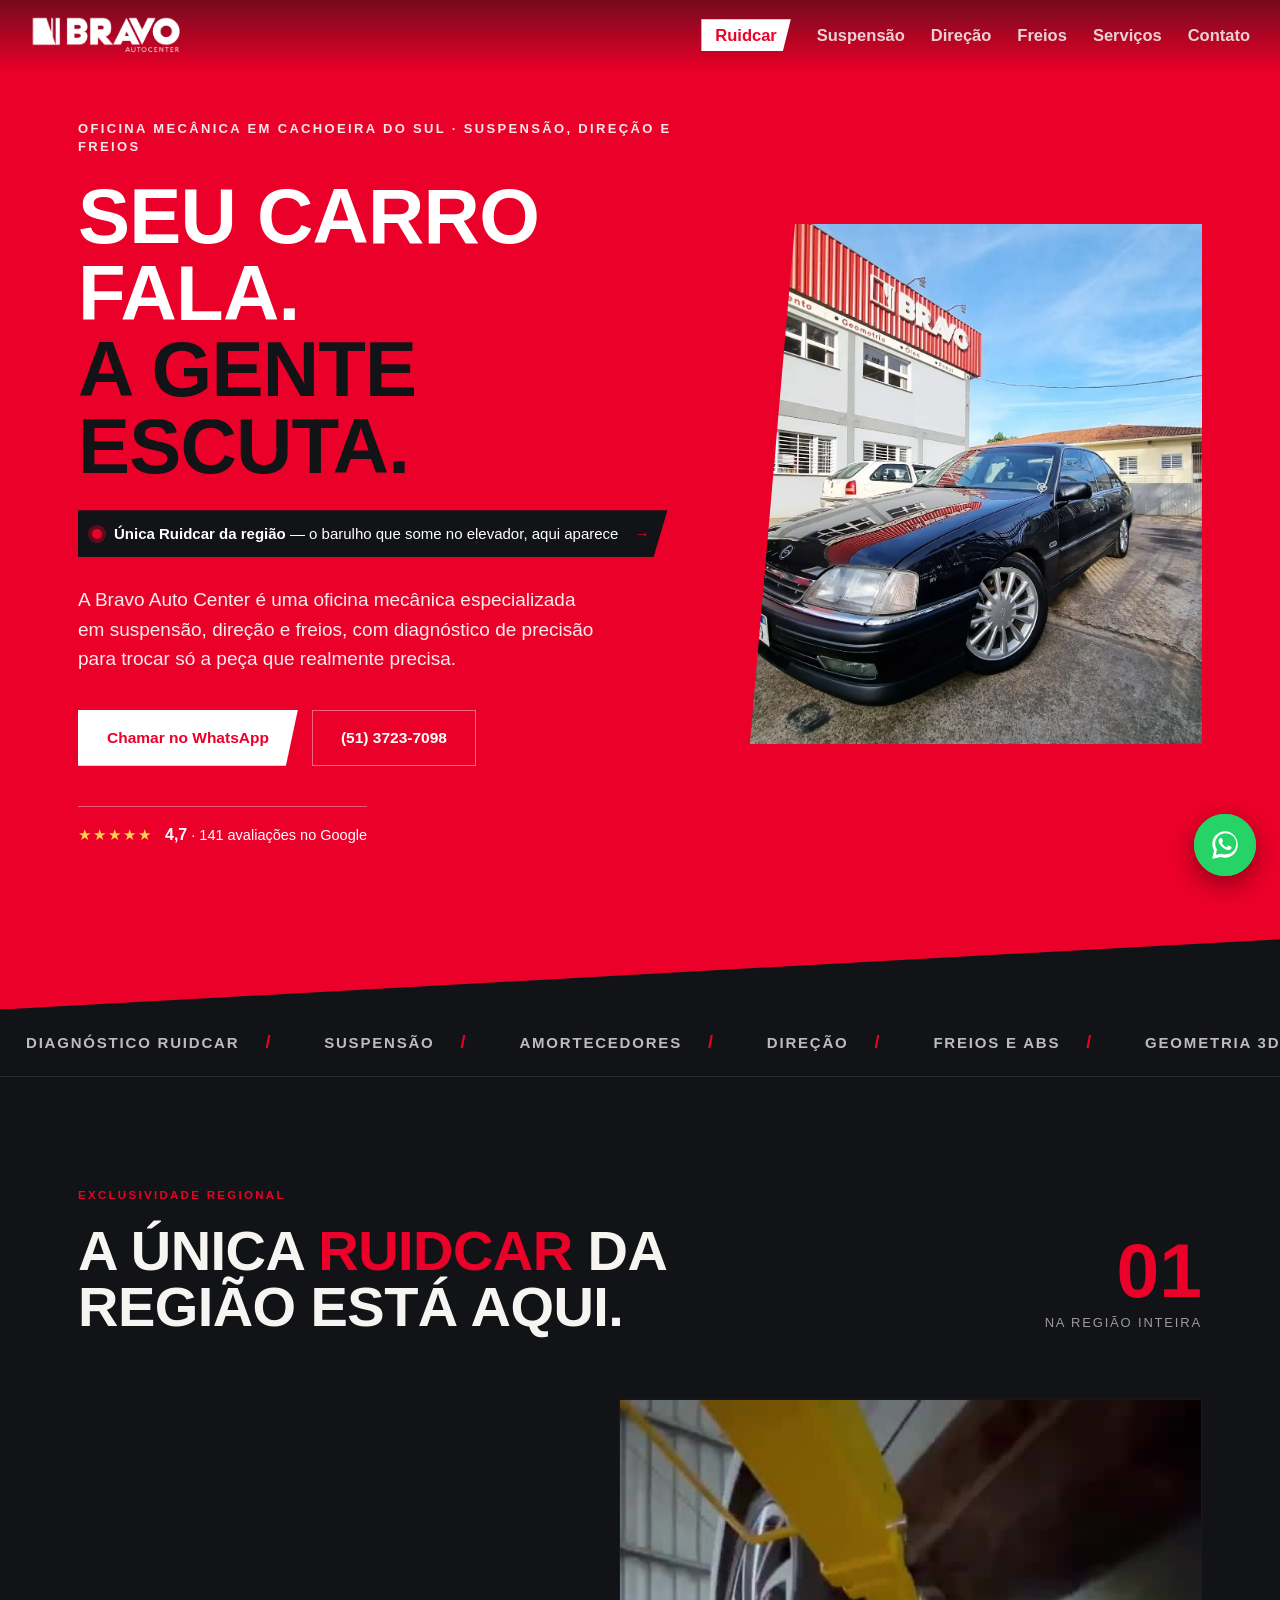
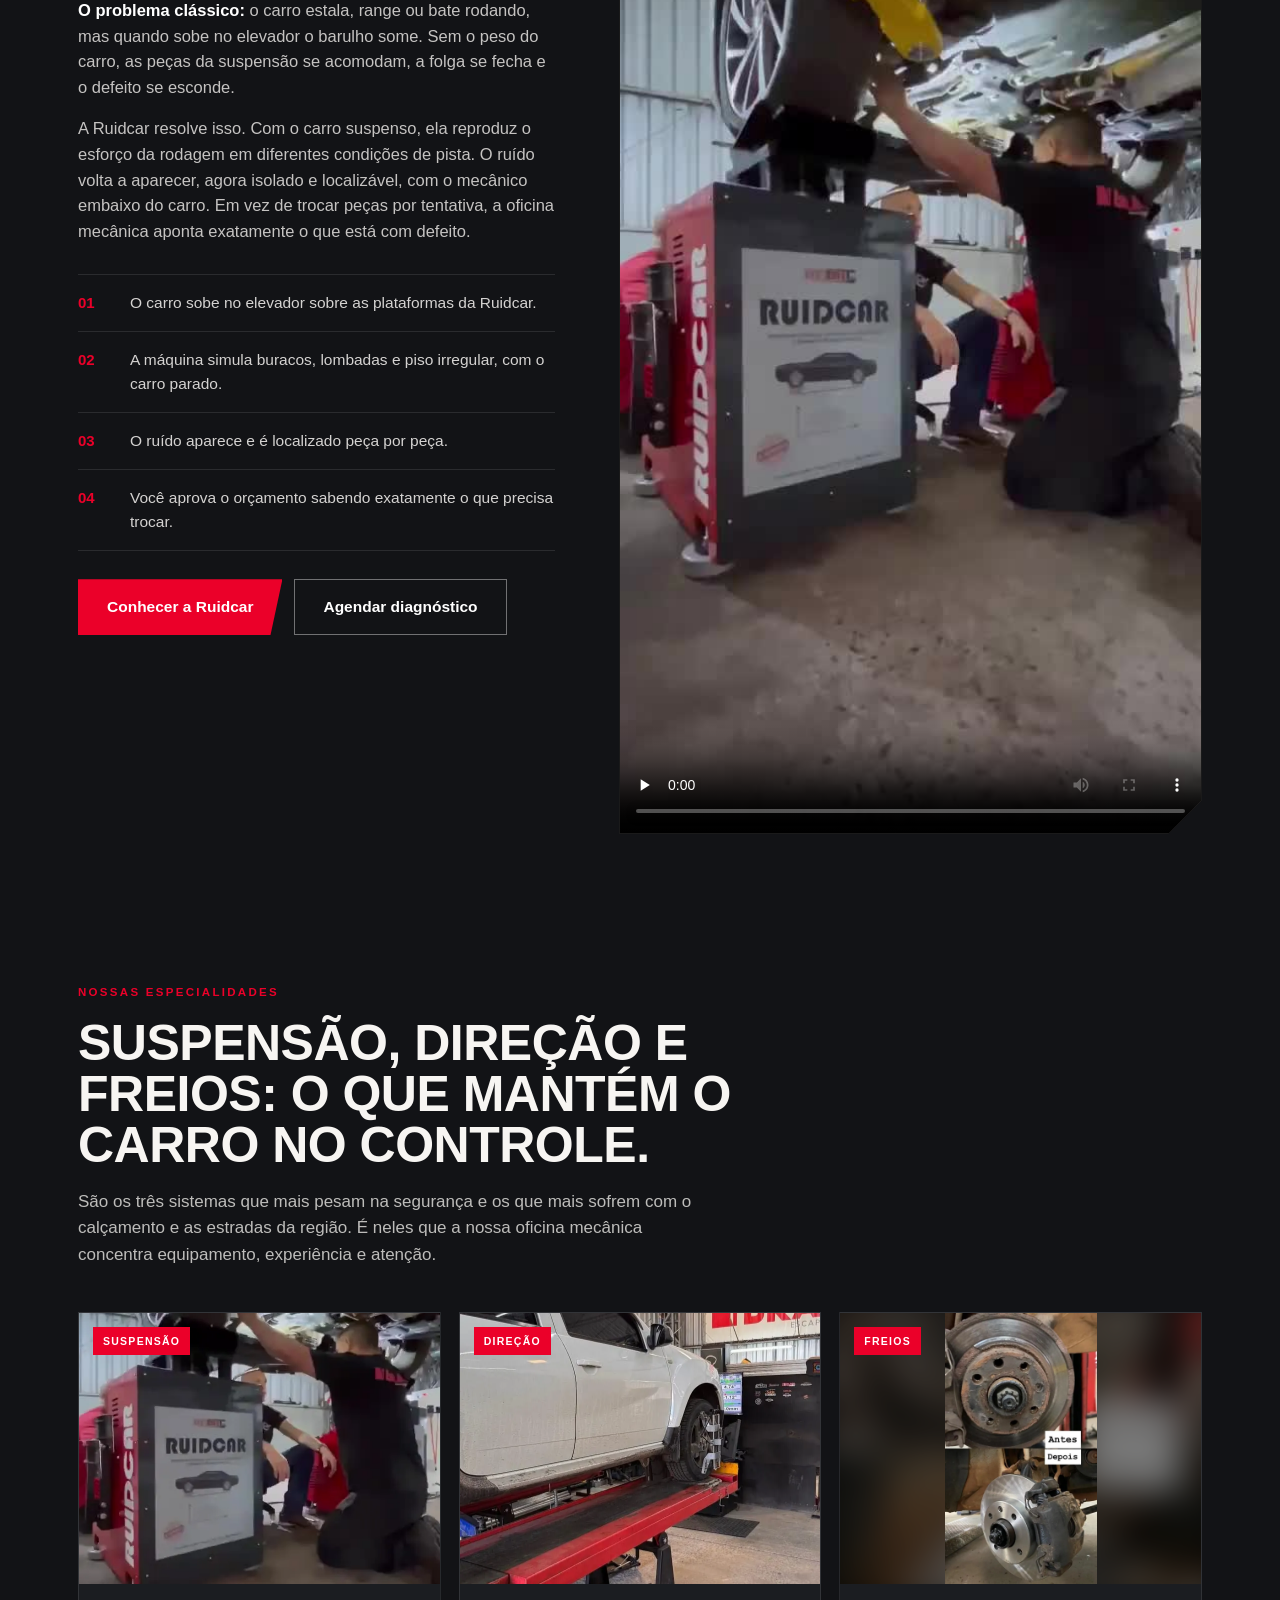
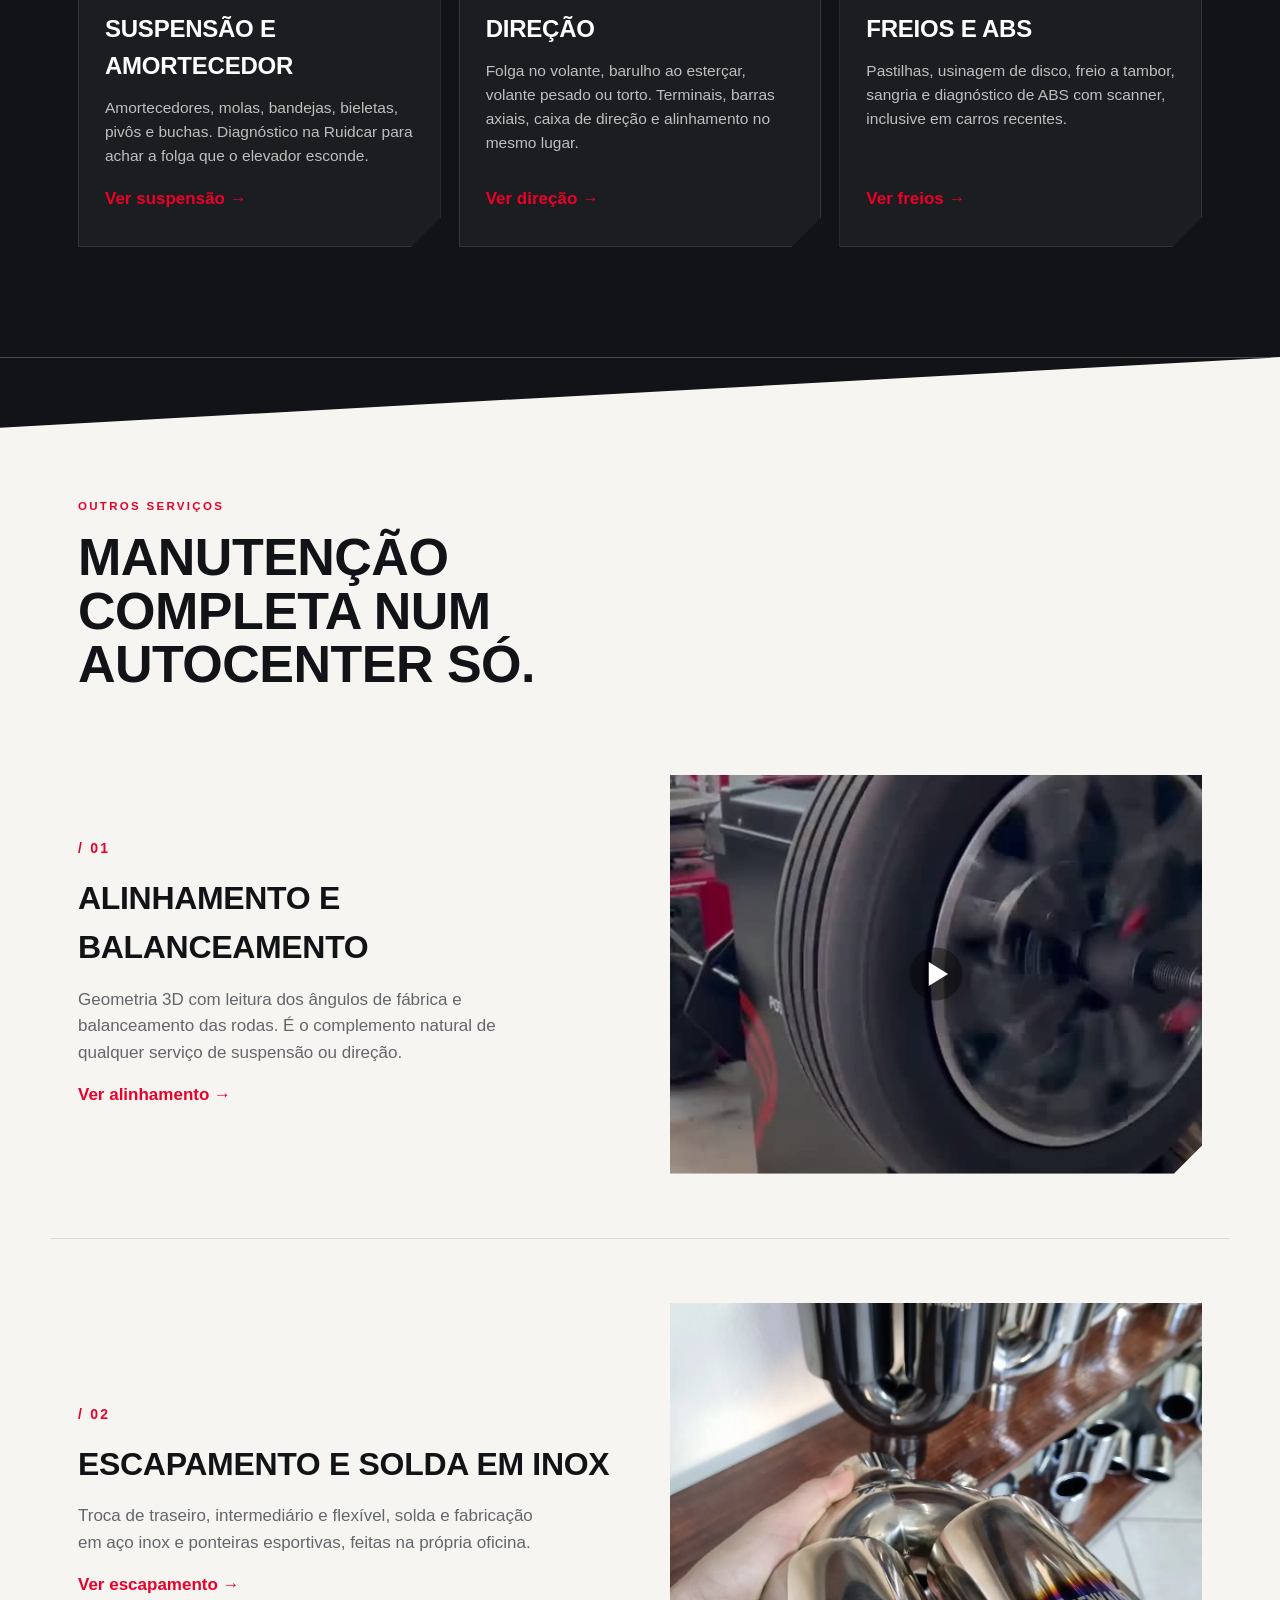
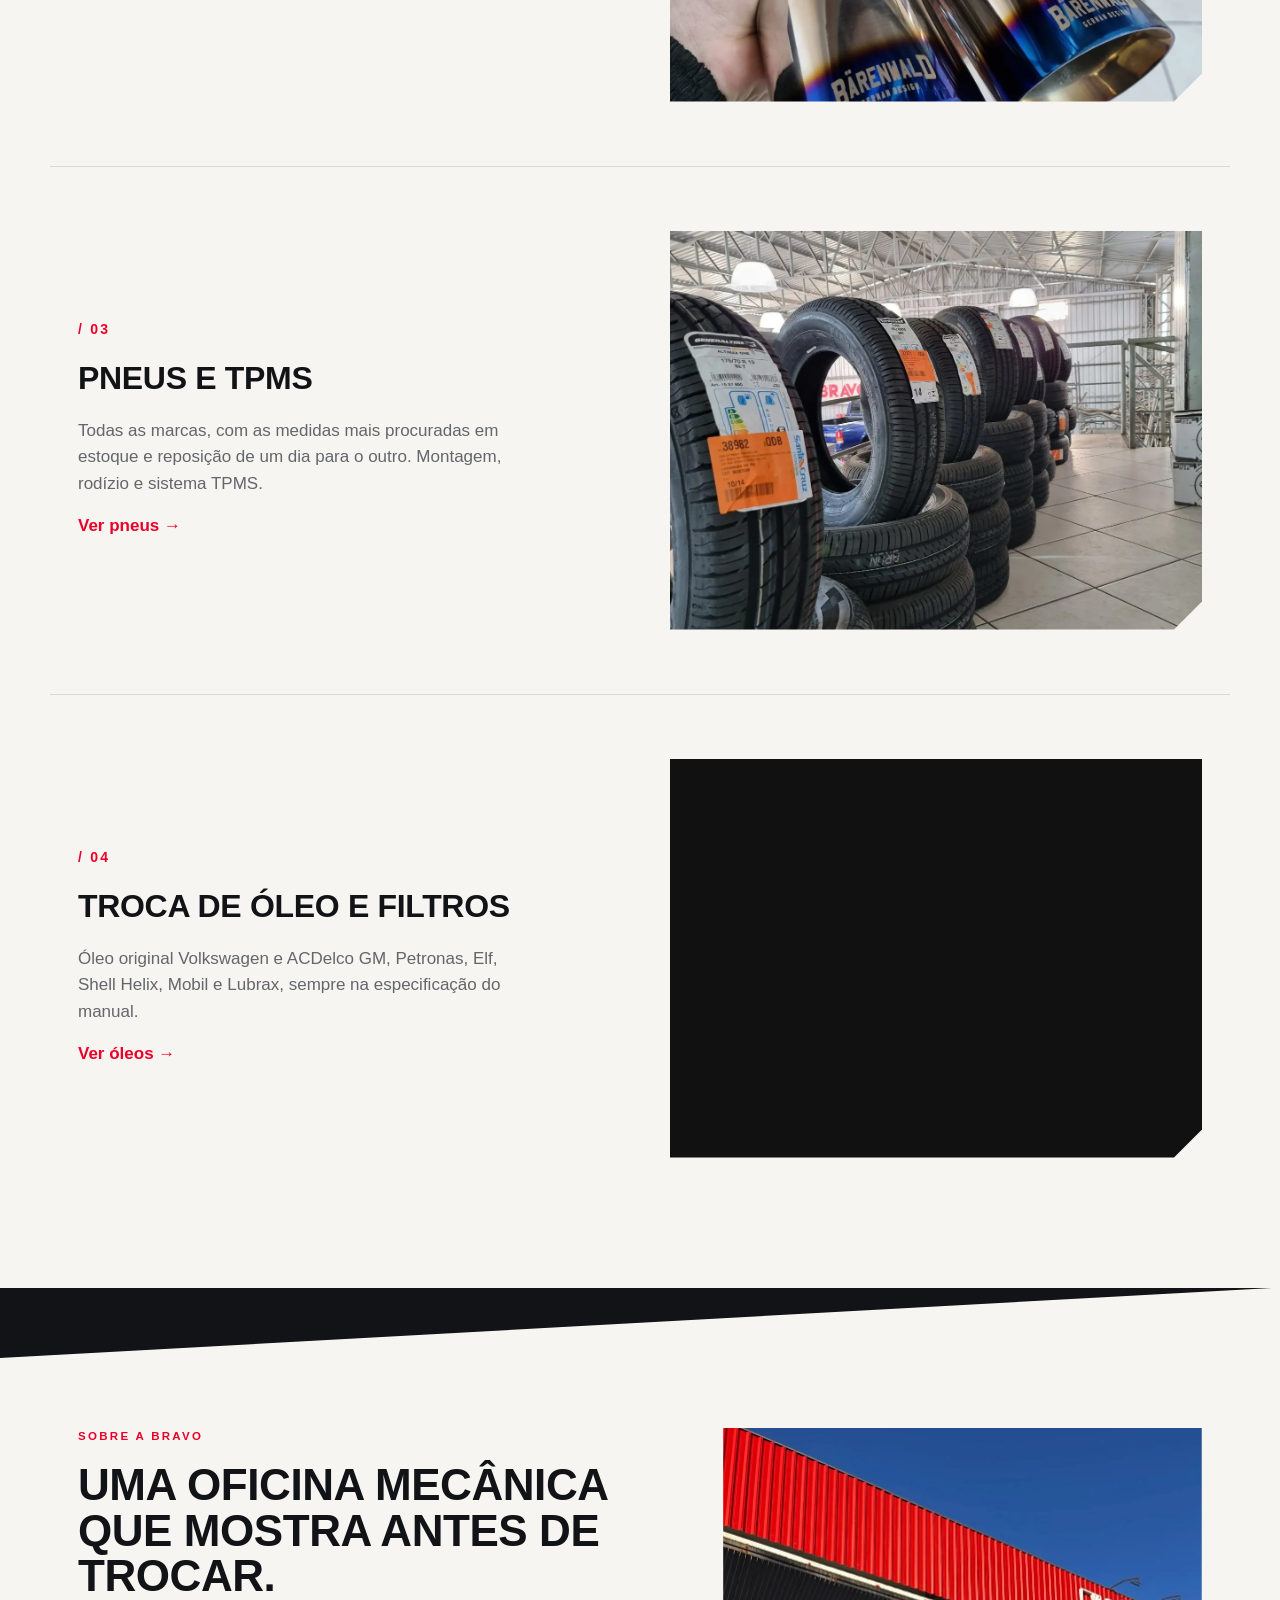
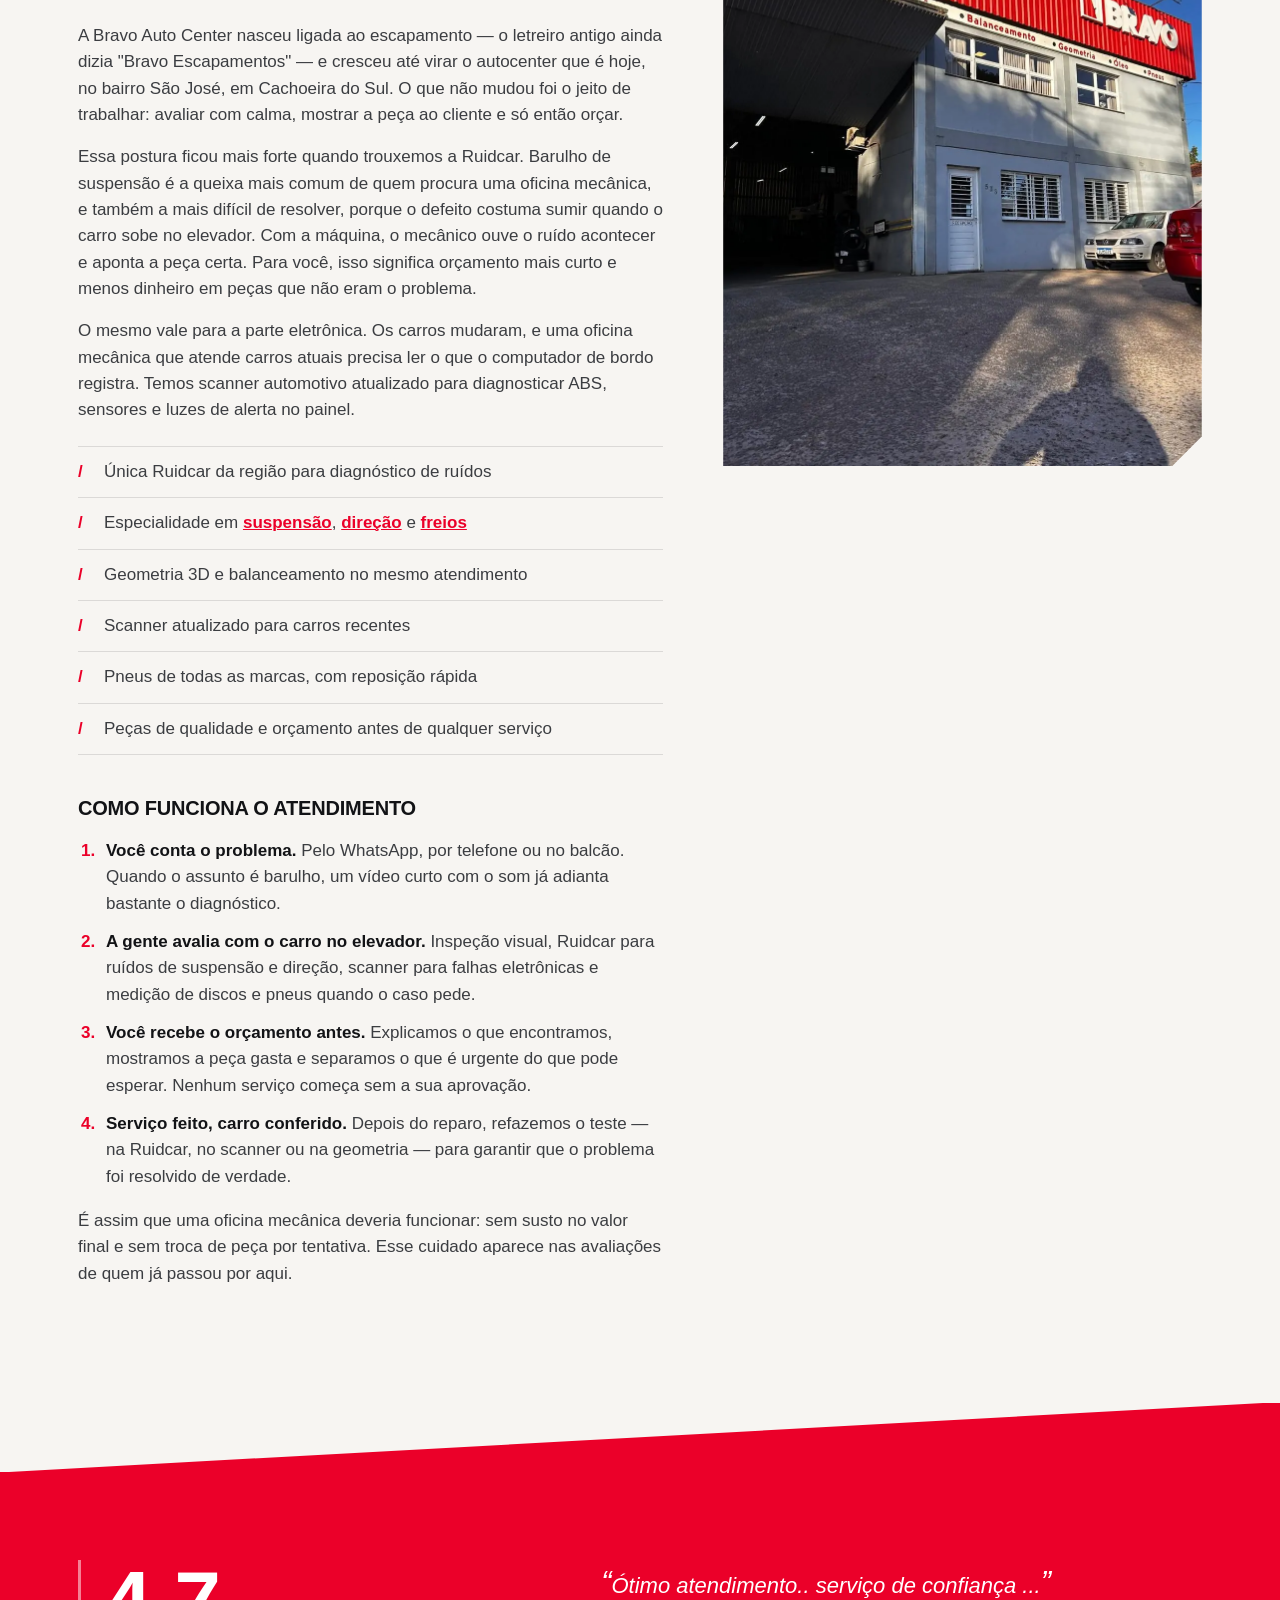
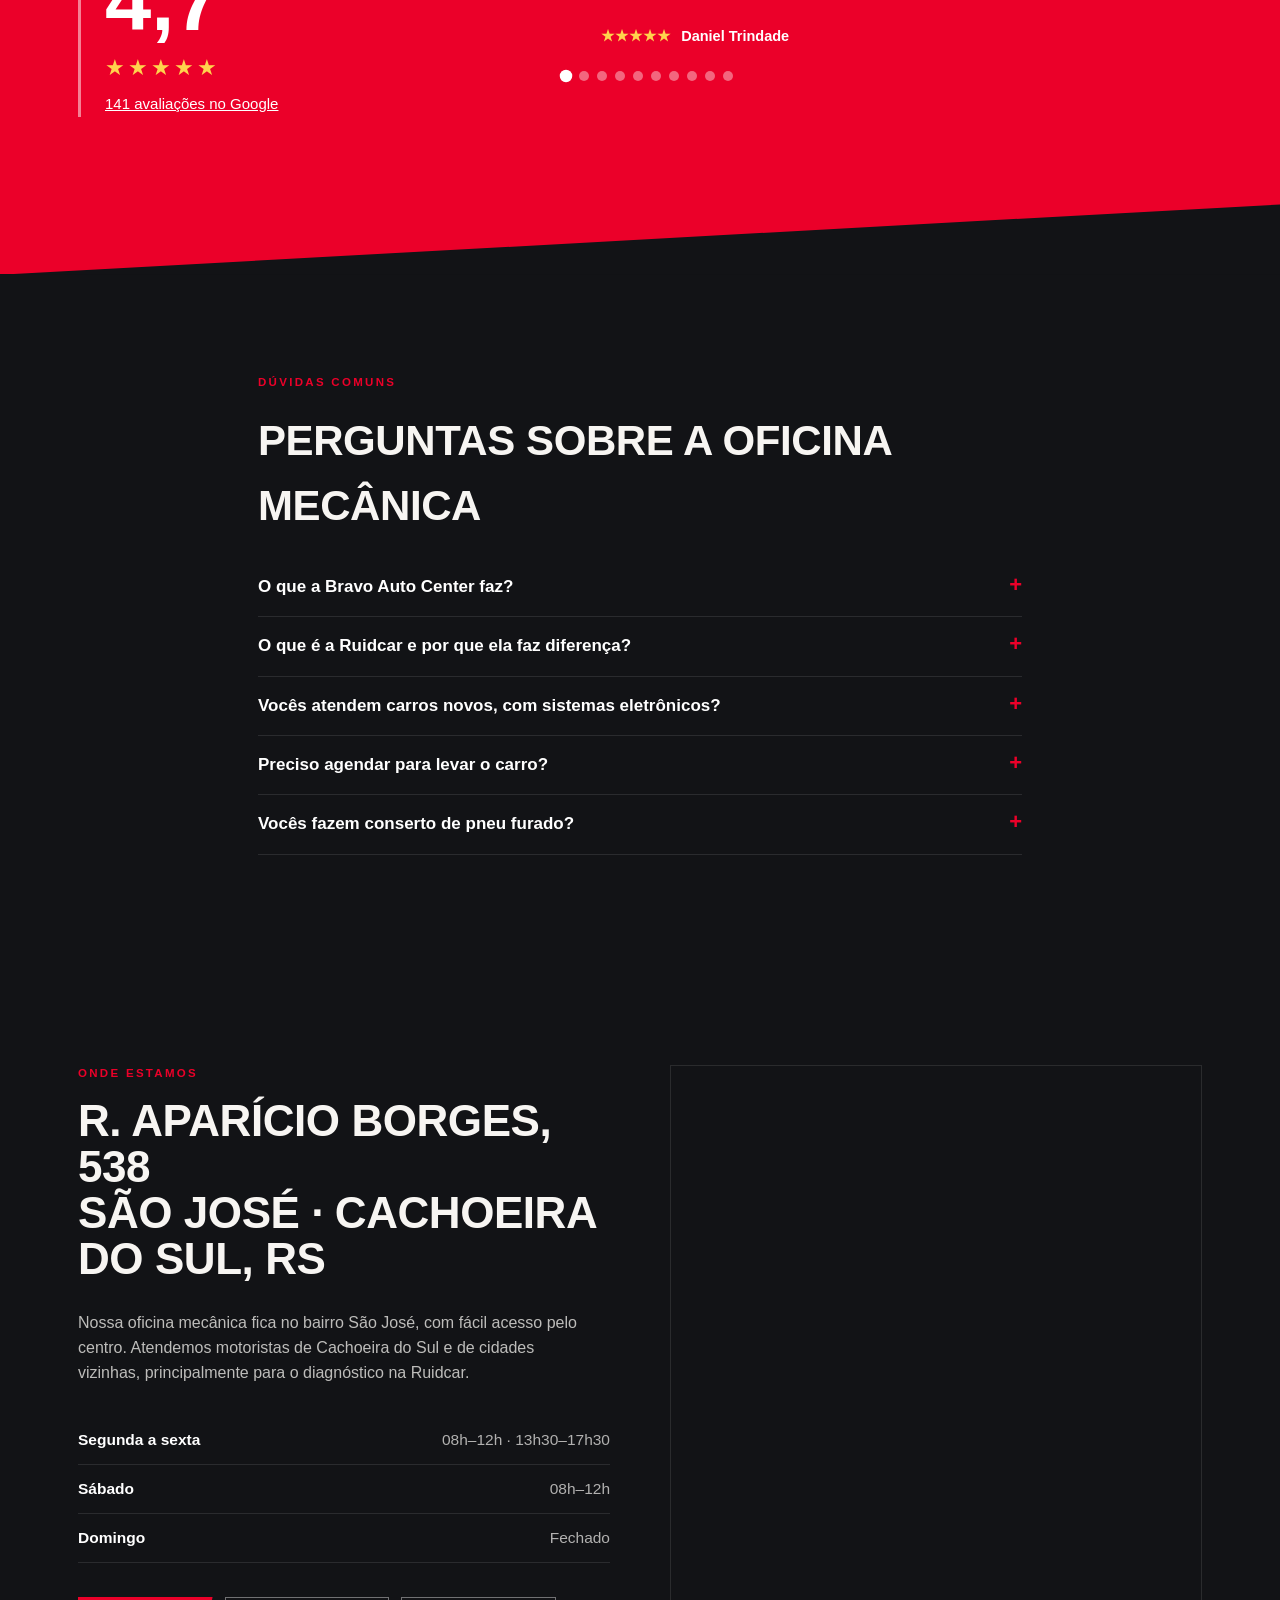
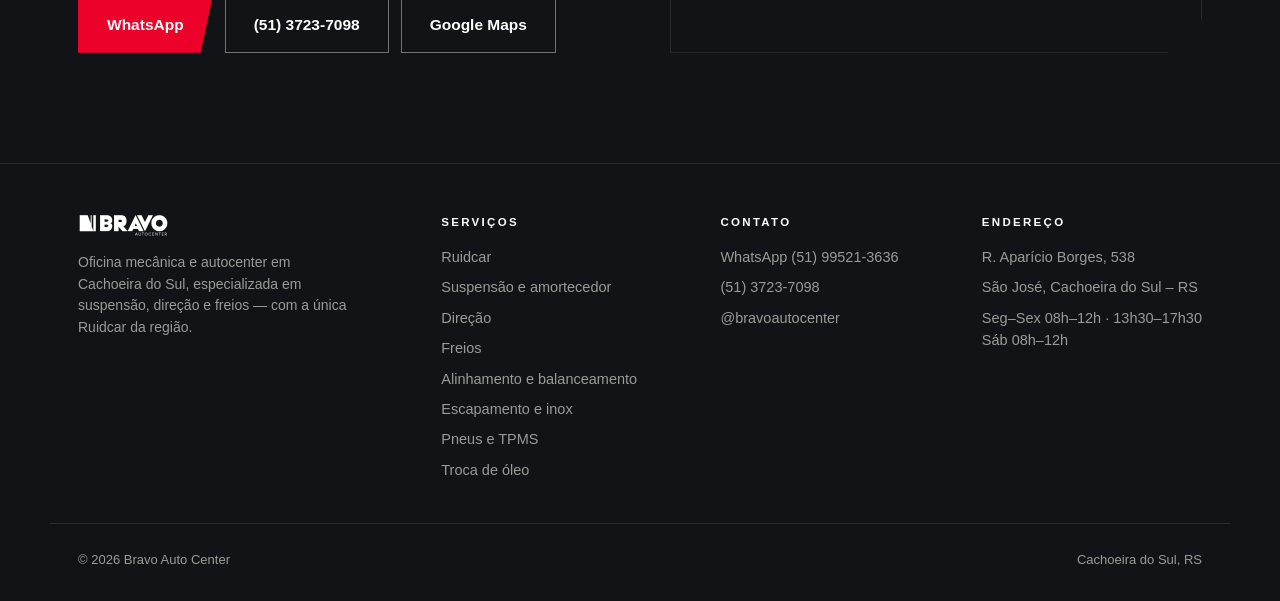
==== commit bbbc02f7: "site v3: gerador com páginas Ruidcar e Direção, FAQ e schema; domínio oficial www" ====
--- a/index.html
+++ b/index.html
@@ -1,250 +1,458 @@
 <!DOCTYPE html>
 <html lang="pt-BR">
 <head>
-<meta charset="UTF-8">
-<meta name="viewport" content="width=device-width, initial-scale=1.0">
-<title>Oficina Mecânica em Cachoeira do Sul | Bravo Auto Center — Suspensão, Freios e Escapamento</title>
-<meta name="description" content="Oficina mecânica em Cachoeira do Sul/RS: suspensão, freios, geometria 3D, balanceamento, pneus, escapamento e troca de óleo. Única oficina da região com Ruidcar, com scanner para carros recentes. Nota 4,7 no Google. (51) 3723-7098.">
-<link rel="canonical" href="https://bravoautocenter.com.br/">
-<meta name="robots" content="index, follow, max-image-preview:large">
-<meta name="author" content="Bravo Auto Center">
-
-<!-- Favicons -->
-<link rel="icon" href="/favicon.ico" sizes="any">
+<meta charset="utf-8">
+<meta name="viewport" content="width=device-width, initial-scale=1">
+<title>Oficina Mecânica em Cachoeira do Sul | Bravo Auto Center</title>
+<meta name="description" content="Oficina mecânica em Cachoeira do Sul/RS especializada em suspensão, direção e freios, com a única Ruidcar da região. Alinhamento 3D, pneus, escapamento e óleo.">
+<link rel="canonical" href="https://www.bravoautocenter.com.br/">
+<meta name="robots" content="index, follow, max-image-preview:large, max-snippet:-1">
+<meta name="theme-color" content="#EB0029">
+<meta name="format-detection" content="telephone=no">
+<link rel="icon" href="favicon.ico" sizes="any">
 <link rel="icon" type="image/png" sizes="32x32" href="assets/img/favicon-32.png">
 <link rel="apple-touch-icon" href="assets/img/apple-touch-icon.png">
-<meta name="theme-color" content="#EB0029">
-
-<!-- Compartilhamento (WhatsApp, Facebook, Instagram) -->
 <meta property="og:type" content="website">
 <meta property="og:locale" content="pt_BR">
 <meta property="og:site_name" content="Bravo Auto Center">
-<meta property="og:url" content="https://bravoautocenter.com.br/">
-<meta property="og:title" content="Bravo Auto Center — Oficina mecânica em Cachoeira do Sul, RS">
-<meta property="og:description" content="Suspensão, freios, geometria 3D, pneus e escapamento. Única oficina da região com Ruidcar, diagnóstico de suspensão com simulação de rodagem real.">
-<meta property="og:image" content="https://bravoautocenter.com.br/assets/img/og-image.jpg">
+<meta property="og:url" content="https://www.bravoautocenter.com.br/">
+<meta property="og:title" content="Bravo Auto Center — oficina mecânica em Cachoeira do Sul com Ruidcar">
+<meta property="og:description" content="Oficina mecânica em Cachoeira do Sul/RS especializada em suspensão, direção e freios, com a única Ruidcar da região. Alinhamento 3D, pneus, escapamento e óleo.">
+<meta property="og:image" content="https://www.bravoautocenter.com.br/assets/img/og-image.jpg">
 <meta property="og:image:width" content="1200">
 <meta property="og:image:height" content="630">
+<meta property="og:image:alt" content="Fachada da Bravo Auto Center em Cachoeira do Sul">
 <meta name="twitter:card" content="summary_large_image">
-<meta name="twitter:title" content="Bravo Auto Center — Oficina mecânica em Cachoeira do Sul, RS">
-<meta name="twitter:description" content="Suspensão, freios, geometria 3D, pneus e escapamento. Única oficina da região com Ruidcar.">
-<meta name="twitter:image" content="https://bravoautocenter.com.br/assets/img/og-image.jpg">
-
-<!-- Dados estruturados: diz ao Google exatamente o que é este negócio -->
+<meta name="twitter:title" content="Bravo Auto Center — oficina mecânica em Cachoeira do Sul com Ruidcar">
+<meta name="twitter:description" content="Oficina mecânica em Cachoeira do Sul/RS especializada em suspensão, direção e freios, com a única Ruidcar da região. Alinhamento 3D, pneus, escapamento e óleo.">
+<meta name="twitter:image" content="https://www.bravoautocenter.com.br/assets/img/og-image.jpg">
+<link rel="preload" as="image" href="assets/img/hero-fachada-carro.webp" type="image/webp" fetchpriority="high">
+<link rel="stylesheet" href="assets/css/style.css">
+<script>document.documentElement.classList.add('js')</script>
+<script src="assets/js/main.js" defer></script>
 <script type="application/ld+json">
 {
-  "@context": "https://schema.org",
-  "@type": "AutoRepair",
-  "@id": "https://bravoautocenter.com.br/#oficina",
-  "name": "Bravo Auto Center",
-  "image": "https://bravoautocenter.com.br/assets/img/og-image.jpg",
-  "logo": "https://bravoautocenter.com.br/assets/img/logo-bravo.png",
-  "url": "https://bravoautocenter.com.br/",
-  "telephone": "+55-51-3723-7098",
-  "priceRange": "$$",
-  "description": "Oficina mecânica em Cachoeira do Sul/RS especializada em suspensão, freios, geometria 3D, balanceamento, pneus, escapamento e troca de óleo. Única oficina da região com Ruidcar, equipamento de diagnóstico de suspensão que simula a rodagem real do veículo.",
-  "address": {
+ "@context": "https://schema.org",
+ "@graph": [
+  {
+   "@type": "WebSite",
+   "@id": "https://www.bravoautocenter.com.br/#website",
+   "url": "https://www.bravoautocenter.com.br/",
+   "name": "Bravo Auto Center",
+   "inLanguage": "pt-BR",
+   "publisher": {
+    "@id": "https://www.bravoautocenter.com.br/#oficina"
+   }
+  },
+  {
+   "@type": "AutoRepair",
+   "@id": "https://www.bravoautocenter.com.br/#oficina",
+   "name": "Bravo Auto Center",
+   "alternateName": [
+    "Bravo Autocenter",
+    "Bravo Escapamentos"
+   ],
+   "description": "Oficina mecânica e autocenter em Cachoeira do Sul/RS especializada em suspensão, direção e freios, com a única Ruidcar da região para diagnóstico de ruídos. Também faz alinhamento 3D, balanceamento, pneus, escapamento em aço inox e troca de óleo.",
+   "url": "https://www.bravoautocenter.com.br/",
+   "telephone": "+55-51-3723-7098",
+   "image": [
+    "https://www.bravoautocenter.com.br/assets/img/hero-fachada-carro.jpg",
+    "https://www.bravoautocenter.com.br/assets/img/fachada.jpg"
+   ],
+   "logo": {
+    "@type": "ImageObject",
+    "@id": "https://www.bravoautocenter.com.br/#logo",
+    "url": "https://www.bravoautocenter.com.br/assets/img/logo-bravo.png",
+    "width": 733,
+    "height": 191
+   },
+   "priceRange": "$$",
+   "currenciesAccepted": "BRL",
+   "address": {
     "@type": "PostalAddress",
     "streetAddress": "Rua Aparício Borges, 538",
     "addressLocality": "Cachoeira do Sul",
     "addressRegion": "RS",
     "postalCode": "96503-550",
     "addressCountry": "BR"
-  },
-  "geo": {
+   },
+   "geo": {
     "@type": "GeoCoordinates",
     "latitude": -30.0292459,
     "longitude": -52.9058683
-  },
-  "hasMap": "https://maps.app.goo.gl/3HpLLAMCEZCEs7Q38",
-  "sameAs": [
+   },
+   "hasMap": "https://maps.app.goo.gl/3HpLLAMCEZCEs7Q38",
+   "areaServed": {
+    "@type": "City",
+    "name": "Cachoeira do Sul",
+    "containedInPlace": {
+     "@type": "State",
+     "name": "Rio Grande do Sul"
+    }
+   },
+   "openingHoursSpecification": [
+    {
+     "@type": "OpeningHoursSpecification",
+     "dayOfWeek": [
+      "Monday",
+      "Tuesday",
+      "Wednesday",
+      "Thursday",
+      "Friday"
+     ],
+     "opens": "08:00",
+     "closes": "12:00"
+    },
+    {
+     "@type": "OpeningHoursSpecification",
+     "dayOfWeek": [
+      "Monday",
+      "Tuesday",
+      "Wednesday",
+      "Thursday",
+      "Friday"
+     ],
+     "opens": "13:30",
+     "closes": "17:30"
+    },
+    {
+     "@type": "OpeningHoursSpecification",
+     "dayOfWeek": "Saturday",
+     "opens": "08:00",
+     "closes": "12:00"
+    }
+   ],
+   "sameAs": [
     "https://www.instagram.com/bravoautocenter",
     "https://maps.app.goo.gl/3HpLLAMCEZCEs7Q38"
-  ],
-  "openingHoursSpecification": [
-    {
-      "@type": "OpeningHoursSpecification",
-      "dayOfWeek": [
-        "Monday",
-        "Tuesday",
-        "Wednesday",
-        "Thursday",
-        "Friday"
-      ],
-      "opens": "08:00",
-      "closes": "12:00"
+   ],
+   "knowsAbout": [
+    "Diagnóstico de suspensão com Ruidcar",
+    "Suspensão automotiva",
+    "Amortecedores",
+    "Sistema de direção",
+    "Freios e ABS",
+    "Alinhamento e balanceamento",
+    "Escapamento e solda em aço inox",
+    "Pneus e TPMS",
+    "Troca de óleo"
+   ],
+   "hasOfferCatalog": {
+    "@type": "OfferCatalog",
+    "name": "Serviços da Bravo Auto Center",
+    "itemListElement": [
+     {
+      "@type": "Offer",
+      "itemOffered": {
+       "@id": "https://www.bravoautocenter.com.br/servicos/ruidcar.html#servico"
+      }
+     },
+     {
+      "@type": "Offer",
+      "itemOffered": {
+       "@id": "https://www.bravoautocenter.com.br/servicos/suspensao-ruidcar.html#servico"
+      }
+     },
+     {
+      "@type": "Offer",
+      "itemOffered": {
+       "@id": "https://www.bravoautocenter.com.br/servicos/direcao.html#servico"
+      }
+     },
+     {
+      "@type": "Offer",
+      "itemOffered": {
+       "@id": "https://www.bravoautocenter.com.br/servicos/freios.html#servico"
+      }
+     },
+     {
+      "@type": "Offer",
+      "itemOffered": {
+       "@id": "https://www.bravoautocenter.com.br/servicos/geometria-balanceamento.html#servico"
+      }
+     },
+     {
+      "@type": "Offer",
+      "itemOffered": {
+       "@id": "https://www.bravoautocenter.com.br/servicos/escapamento.html#servico"
+      }
+     },
+     {
+      "@type": "Offer",
+      "itemOffered": {
+       "@id": "https://www.bravoautocenter.com.br/servicos/pneus.html#servico"
+      }
+     },
+     {
+      "@type": "Offer",
+      "itemOffered": {
+       "@id": "https://www.bravoautocenter.com.br/servicos/troca-de-oleo.html#servico"
+      }
+     }
+    ]
+   }
+  },
+  {
+   "@type": "BreadcrumbList",
+   "@id": "https://www.bravoautocenter.com.br/#breadcrumb",
+   "itemListElement": [
+    {
+     "@type": "ListItem",
+     "position": 1,
+     "name": "Início",
+     "item": "https://www.bravoautocenter.com.br/"
+    }
+   ]
+  },
+  {
+   "@type": "WebPage",
+   "@id": "https://www.bravoautocenter.com.br/#webpage",
+   "url": "https://www.bravoautocenter.com.br/",
+   "name": "Oficina Mecânica em Cachoeira do Sul | Bravo Auto Center",
+   "description": "Oficina mecânica em Cachoeira do Sul/RS especializada em suspensão, direção e freios, com a única Ruidcar da região. Alinhamento 3D, pneus, escapamento e óleo.",
+   "inLanguage": "pt-BR",
+   "isPartOf": {
+    "@id": "https://www.bravoautocenter.com.br/#website"
+   },
+   "breadcrumb": {
+    "@id": "https://www.bravoautocenter.com.br/#breadcrumb"
+   },
+   "about": {
+    "@id": "https://www.bravoautocenter.com.br/#oficina"
+   },
+   "primaryImageOfPage": {
+    "@type": "ImageObject",
+    "url": "https://www.bravoautocenter.com.br/assets/img/hero-fachada-carro.jpg"
+   },
+   "dateModified": "2026-10-30"
+  },
+  {
+   "@type": "Service",
+   "@id": "https://www.bravoautocenter.com.br/servicos/ruidcar.html#servico",
+   "name": "Diagnóstico de ruídos com Ruidcar",
+   "serviceType": "Diagnóstico de ruído de suspensão",
+   "description": "Diagnóstico de ruídos de suspensão, direção e carroceria com o equipamento Ruidcar, que simula o comportamento de rodagem com o veículo suspenso no elevador. Único na região de Cachoeira do Sul/RS.",
+   "url": "https://www.bravoautocenter.com.br/servicos/ruidcar.html",
+   "provider": {
+    "@id": "https://www.bravoautocenter.com.br/#oficina"
+   },
+   "areaServed": {
+    "@type": "City",
+    "name": "Cachoeira do Sul"
+   }
+  },
+  {
+   "@type": "Service",
+   "@id": "https://www.bravoautocenter.com.br/servicos/suspensao-ruidcar.html#servico",
+   "name": "Conserto de suspensão e troca de amortecedor",
+   "serviceType": "Reparo de suspensão automotiva",
+   "description": "Conserto de suspensão em Cachoeira do Sul/RS: troca de amortecedores, molas, bandejas, bieletas, pivôs, buchas, batentes e coxins, com diagnóstico pela Ruidcar.",
+   "url": "https://www.bravoautocenter.com.br/servicos/suspensao-ruidcar.html",
+   "provider": {
+    "@id": "https://www.bravoautocenter.com.br/#oficina"
+   },
+   "areaServed": {
+    "@type": "City",
+    "name": "Cachoeira do Sul"
+   }
+  },
+  {
+   "@type": "Service",
+   "@id": "https://www.bravoautocenter.com.br/servicos/direcao.html#servico",
+   "name": "Conserto do sistema de direção",
+   "serviceType": "Reparo de direção automotiva",
+   "description": "Diagnóstico e reparo do sistema de direção em Cachoeira do Sul/RS: caixa de direção, terminais, barras axiais, coifas, direção hidráulica e elétrica, com Ruidcar e scanner.",
+   "url": "https://www.bravoautocenter.com.br/servicos/direcao.html",
+   "provider": {
+    "@id": "https://www.bravoautocenter.com.br/#oficina"
+   },
+   "areaServed": {
+    "@type": "City",
+    "name": "Cachoeira do Sul"
+   }
+  },
+  {
+   "@type": "Service",
+   "@id": "https://www.bravoautocenter.com.br/servicos/freios.html#servico",
+   "name": "Reparo e manutenção de freios",
+   "serviceType": "Reparo de freios automotivos",
+   "description": "Serviço de freios em Cachoeira do Sul/RS: pastilhas, usinagem e troca de discos, freio a tambor, pinças, sangria, troca de fluido e diagnóstico de ABS com scanner.",
+   "url": "https://www.bravoautocenter.com.br/servicos/freios.html",
+   "provider": {
+    "@id": "https://www.bravoautocenter.com.br/#oficina"
+   },
+   "areaServed": {
+    "@type": "City",
+    "name": "Cachoeira do Sul"
+   }
+  },
+  {
+   "@type": "Service",
+   "@id": "https://www.bravoautocenter.com.br/servicos/geometria-balanceamento.html#servico",
+   "name": "Alinhamento 3D e balanceamento",
+   "serviceType": "Alinhamento de direção e balanceamento de rodas",
+   "description": "Alinhamento com equipamento de geometria 3D e balanceamento de rodas em Cachoeira do Sul/RS.",
+   "url": "https://www.bravoautocenter.com.br/servicos/geometria-balanceamento.html",
+   "provider": {
+    "@id": "https://www.bravoautocenter.com.br/#oficina"
+   },
+   "areaServed": {
+    "@type": "City",
+    "name": "Cachoeira do Sul"
+   }
+  },
+  {
+   "@type": "Service",
+   "@id": "https://www.bravoautocenter.com.br/servicos/escapamento.html#servico",
+   "name": "Escapamento e solda em aço inox",
+   "serviceType": "Troca e conserto de escapamento",
+   "description": "Troca, conserto e fabricação de escapamento em Cachoeira do Sul/RS, com solda em aço inox e instalação de ponteiras esportivas.",
+   "url": "https://www.bravoautocenter.com.br/servicos/escapamento.html",
+   "provider": {
+    "@id": "https://www.bravoautocenter.com.br/#oficina"
+   },
+   "areaServed": {
+    "@type": "City",
+    "name": "Cachoeira do Sul"
+   }
+  },
+  {
+   "@type": "Service",
+   "@id": "https://www.bravoautocenter.com.br/servicos/pneus.html#servico",
+   "name": "Venda e montagem de pneus",
+   "serviceType": "Venda e montagem de pneus",
+   "description": "Venda e montagem de pneus de todas as marcas em Cachoeira do Sul/RS, com balanceamento, rodízio e atendimento a sistemas TPMS.",
+   "url": "https://www.bravoautocenter.com.br/servicos/pneus.html",
+   "provider": {
+    "@id": "https://www.bravoautocenter.com.br/#oficina"
+   },
+   "areaServed": {
+    "@type": "City",
+    "name": "Cachoeira do Sul"
+   }
+  },
+  {
+   "@type": "Service",
+   "@id": "https://www.bravoautocenter.com.br/servicos/troca-de-oleo.html#servico",
+   "name": "Troca de óleo e filtros",
+   "serviceType": "Troca de óleo de motor",
+   "description": "Troca de óleo e filtros em Cachoeira do Sul/RS com óleo original Volkswagen e ACDelco (GM), Petronas Selénia e Syntium, Elf Evolution, Shell Helix, Mobil Super e Lubrax.",
+   "url": "https://www.bravoautocenter.com.br/servicos/troca-de-oleo.html",
+   "provider": {
+    "@id": "https://www.bravoautocenter.com.br/#oficina"
+   },
+   "areaServed": {
+    "@type": "City",
+    "name": "Cachoeira do Sul"
+   }
+  },
+  {
+   "@type": "FAQPage",
+   "@id": "https://www.bravoautocenter.com.br/#perguntas",
+   "isPartOf": {
+    "@id": "https://www.bravoautocenter.com.br/#webpage"
+   },
+   "mainEntity": [
+    {
+     "@type": "Question",
+     "name": "O que a Bravo Auto Center faz?",
+     "acceptedAnswer": {
+      "@type": "Answer",
+      "text": "Somos uma oficina mecânica e autocenter com foco em suspensão, direção e freios. Também fazemos alinhamento 3D, balanceamento, pneus de todas as marcas, escapamento com solda em aço inox e troca de óleo com óleo original de montadora e as principais linhas sintéticas."
+     }
     },
     {
-      "@type": "OpeningHoursSpecification",
-      "dayOfWeek": [
-        "Monday",
-        "Tuesday",
-        "Wednesday",
-        "Thursday",
-        "Friday"
-      ],
-      "opens": "13:30",
-      "closes": "17:30"
+     "@type": "Question",
+     "name": "O que é a Ruidcar e por que ela faz diferença?",
+     "acceptedAnswer": {
+      "@type": "Answer",
+      "text": "É um equipamento que simula a rodagem do carro com ele suspenso no elevador. O barulho que some quando o carro sobe volta a aparecer na frente do mecânico, e a peça com folga é localizada com precisão. Somos a única oficina mecânica da região com Ruidcar."
+     }
     },
     {
-      "@type": "OpeningHoursSpecification",
-      "dayOfWeek": "Saturday",
-      "opens": "08:00",
-      "closes": "12:00"
+     "@type": "Question",
+     "name": "Vocês atendem carros novos, com sistemas eletrônicos?",
+     "acceptedAnswer": {
+      "@type": "Answer",
+      "text": "Sim. Temos scanner automotivo atualizado, que lê os modelos mais recentes. Usamos para diagnosticar ABS, sensores e luzes de alerta no painel, e trabalhamos também com o sistema TPMS de pressão dos pneus."
+     }
+    },
+    {
+     "@type": "Question",
+     "name": "Preciso agendar para levar o carro?",
+     "acceptedAnswer": {
+      "@type": "Answer",
+      "text": "Não é obrigatório, mas ajuda. Chamando antes pelo WhatsApp, a gente já sabe o que esperar, separa o horário e você evita fila. Para diagnóstico de barulho na suspensão, vale mandar um vídeo com o som."
+     }
+    },
+    {
+     "@type": "Question",
+     "name": "Vocês fazem conserto de pneu furado?",
+     "acceptedAnswer": {
+      "@type": "Answer",
+      "text": "Não fazemos serviço de borracharia. Trabalhamos com venda e montagem de pneus, balanceamento, rodízio, alinhamento e sistemas TPMS."
+     }
     }
-  ],
-  "areaServed": [
-    {
-      "@type": "City",
-      "name": "Cachoeira do Sul"
-    },
-    {
-      "@type": "State",
-      "name": "Rio Grande do Sul"
-    }
-  ],
-  "hasOfferCatalog": {
-    "@type": "OfferCatalog",
-    "name": "Serviços",
-    "itemListElement": [
-      {
-        "@type": "Offer",
-        "itemOffered": {
-          "@type": "Service",
-          "name": "Geometria 3D (alinhamento de direção)"
-        }
-      },
-      {
-        "@type": "Offer",
-        "itemOffered": {
-          "@type": "Service",
-          "name": "Balanceamento de rodas"
-        }
-      },
-      {
-        "@type": "Offer",
-        "itemOffered": {
-          "@type": "Service",
-          "name": "Venda e montagem de pneus"
-        }
-      },
-      {
-        "@type": "Offer",
-        "itemOffered": {
-          "@type": "Service",
-          "name": "Escapamento e solda em aço inox"
-        }
-      },
-      {
-        "@type": "Offer",
-        "itemOffered": {
-          "@type": "Service",
-          "name": "Reparo de freios (discos e pastilhas)"
-        }
-      },
-      {
-        "@type": "Offer",
-        "itemOffered": {
-          "@type": "Service",
-          "name": "Troca de óleo e filtros"
-        }
-      },
-      {
-        "@type": "Offer",
-        "itemOffered": {
-          "@type": "Service",
-          "name": "Diagnóstico de suspensão com Ruidcar"
-        }
-      },
-      {
-        "@type": "Offer",
-        "itemOffered": {
-          "@type": "Service",
-          "name": "Usinagem de disco de freio"
-        }
-      },
-      {
-        "@type": "Offer",
-        "itemOffered": {
-          "@type": "Service",
-          "name": "Diagnóstico de sistema ABS com scanner"
-        }
-      },
-      {
-        "@type": "Offer",
-        "itemOffered": {
-          "@type": "Service",
-          "name": "Sistemas TPMS de monitoramento de pressão dos pneus"
-        }
-      }
-    ]
+   ]
   }
+ ]
 }
-
 </script>
-<link rel="stylesheet" href="assets/css/style.css">
 </head>
 <body>
-
-<header class="nav" id="nav">
-  <a href="#top" class="nav-logo"><img src="assets/img/logo-bravo-white.png" alt="Bravo Auto Center"></a>
-  <div class="nav-right">
+<a class="skip-link" href="#conteudo">Pular para o conteúdo</a>
+<header class="nav" id="nav" data-sticky="scroll">
+  <a href="index.html" class="nav-logo" aria-label="Bravo Auto Center — página inicial">
+    <img src="assets/img/logo-bravo-white.png" width="733" height="191" alt="Bravo Auto Center"></a>
+  <nav class="nav-right" aria-label="Principal">
     <ul class="nav-links">
-      <li><a href="#ruidcar">Ruidcar</a></li>
-      <li><a href="#servicos">Serviços</a></li>
-      <li><a href="#localizacao">Localização</a></li>
+      <li><a href="servicos/ruidcar.html" class="nav-ruidcar">Ruidcar</a></li><li><a href="servicos/suspensao-ruidcar.html">Suspensão</a></li><li><a href="servicos/direcao.html">Direção</a></li><li><a href="servicos/freios.html">Freios</a></li><li><a href="index.html#servicos">Serviços</a></li><li><a href="index.html#localizacao">Contato</a></li>
     </ul>
-    <button class="nav-burger" aria-label="Abrir menu" onclick="document.getElementById('mmenu').classList.add('open')">☰</button>
-  </div>
+    <button class="nav-burger" type="button" aria-label="Abrir menu" aria-expanded="false" aria-controls="mmenu" data-menu-open>☰</button>
+  </nav>
 </header>
-
-<div id="mmenu" class="mobile-menu">
+<div id="mmenu" class="mobile-menu" aria-hidden="true">
   <div class="mobile-menu-top">
-    <img src="assets/img/logo-bravo-white.png" alt="Bravo Auto Center" style="height:22px;">
-    <button class="mobile-close" aria-label="Fechar menu" onclick="document.getElementById('mmenu').classList.remove('open')">×</button>
-  </div>
-  <ul>
-    <li><a href="#ruidcar" onclick="document.getElementById('mmenu').classList.remove('open')">Ruidcar</a></li>
-    <li><a href="#servicos" onclick="document.getElementById('mmenu').classList.remove('open')">Serviços</a></li>
-    <li><a href="#localizacao" onclick="document.getElementById('mmenu').classList.remove('open')">Localização</a></li>
-  </ul>
+    <img src="assets/img/logo-bravo-white.png" width="733" height="191" alt="Bravo Auto Center" style="height:22px;width:auto">
+    <button class="mobile-close" type="button" aria-label="Fechar menu" data-menu-close>×</button>
+  </div>
+  <ul><li><a href="servicos/ruidcar.html" class="m-ruidcar">Ruidcar</a></li><li><a href="servicos/suspensao-ruidcar.html">Suspensão</a></li><li><a href="servicos/direcao.html">Direção</a></li><li><a href="servicos/freios.html">Freios</a></li><li><a href="index.html#servicos">Serviços</a></li><li><a href="index.html#localizacao">Contato</a></li></ul>
   <a class="btn btn-white" href="https://wa.me/5551995213636" target="_blank" rel="noopener">Chamar no WhatsApp</a>
 </div>
-
-<div id="top"></div>
-
-<section class="hero">
+<main id="conteudo">
+<section class="hero" aria-labelledby="h1-home">
   <div class="hero-inner">
     <div>
-      <span class="kicker hero-kicker">Oficina mecânica · Cachoeira do Sul, RS</span>
-      <h1>Seu carro<br>fala.<br><span class="slash">A gente<br>escuta.</span></h1>
-      <p class="lead">Suspensão, freios, geometria 3D, pneus e escapamento — com diagnóstico de precisão feito pela única Ruidcar da região.</p>
+      <h1 class="hero-h1" id="h1-home">Oficina mecânica em Cachoeira do Sul · suspensão, direção e freios</h1>
+      <p class="hero-display">Seu carro<br>fala.<br><span class="slash">A gente<br>escuta.</span></p>
+      <a class="ruidcar-chip" href="servicos/ruidcar.html"><span class="dot" aria-hidden="true"></span><span><strong>Única Ruidcar da região</strong> — o barulho que some no elevador, aqui aparece</span><span class="go" aria-hidden="true">→</span></a>
+      <p class="lead">A Bravo Auto Center é uma oficina mecânica especializada em suspensão, direção e freios, com diagnóstico de precisão para trocar só a peça que realmente precisa.</p>
       <div class="hero-actions">
         <a class="btn btn-white" href="https://wa.me/5551995213636" target="_blank" rel="noopener">Chamar no WhatsApp</a>
         <a class="btn btn-outline-dark" href="tel:+555137237098">(51) 3723-7098</a>
       </div>
       <a class="hero-proof" href="https://maps.app.goo.gl/3HpLLAMCEZCEs7Q38" target="_blank" rel="noopener">
-        <span class="stars">★★★★★</span>
+        <span class="stars" aria-hidden="true">★★★★★</span>
         <span><strong>4,7</strong> · 141 avaliações no Google</span>
       </a>
     </div>
     <div class="hero-photo">
-      <img src="assets/img/hero-fachada-carro.jpg" alt="Fachada da Bravo Auto Center com Chevrolet Omega preto estacionado">
+      <picture><source srcset="assets/img/hero-fachada-carro.webp" type="image/webp"><img src="assets/img/hero-fachada-carro.jpg" width="1351" height="1351" alt="Fachada da oficina mecânica Bravo Auto Center, na Rua Aparício Borges, em Cachoeira do Sul" loading="eager" fetchpriority="high" decoding="async"></picture>
     </div>
   </div>
 </section>
 
 <div class="ticker" aria-hidden="true">
   <div class="ticker-track" id="tickerTrack">
-    <span>Geometria 3D</span><span>Balanceamento</span><span>Pneus</span><span>Escapamento</span><span>Solda inox</span><span>Freios</span><span>Troca de óleo</span><span>Diagnóstico Ruidcar</span>
+    <span>Diagnóstico Ruidcar</span><span>Suspensão</span><span>Amortecedores</span><span>Direção</span><span>Freios e ABS</span><span>Geometria 3D</span><span>Pneus</span><span>Escapamento inox</span><span>Troca de óleo</span>
   </div>
 </div>
 
-<section class="ruidcar" id="ruidcar">
+<section class="ruidcar" id="ruidcar" aria-labelledby="ruidcar-title">
   <div class="ruidcar-head reveal">
     <div>
       <span class="kicker">Exclusividade regional</span>
-      <h2>A única <em>Ruidcar</em> da região está aqui.</h2>
+      <h2 id="ruidcar-title">A única <em>Ruidcar</em> da região está aqui.</h2>
     </div>
     <div class="ruidcar-count">
       <span class="n">01</span>
@@ -253,180 +461,200 @@
   </div>
   <div class="ruidcar-grid">
     <div class="ruidcar-copy reveal">
-      <p><strong>O problema clássico:</strong> o barulho aparece rodando, mas some no elevador. Com o carro suspenso, o peso do conjunto se acomoda e a peça gasta volta pro lugar — e o defeito se esconde.</p>
-      <p>A Ruidcar reproduz o movimento de rodagem com o carro no elevador. O ruído volta a aparecer, isolado e localizável, na frente do mecânico.</p>
+      <p><strong>O problema clássico:</strong> o carro estala, range ou bate rodando, mas quando sobe no elevador o barulho some. Sem o peso do carro, as peças da suspensão se acomodam, a folga se fecha e o defeito se esconde.</p>
+      <p>A Ruidcar resolve isso. Com o carro suspenso, ela reproduz o esforço da rodagem em diferentes condições de pista. O ruído volta a aparecer, agora isolado e localizável, com o mecânico embaixo do carro. Em vez de trocar peças por tentativa, a oficina mecânica aponta exatamente o que está com defeito.</p>
       <ul class="ruidcar-steps">
         <li><span class="step-n">01</span> O carro sobe no elevador sobre as plataformas da Ruidcar.</li>
-        <li><span class="step-n">02</span> A máquina simula diferentes condições de pista, com o carro parado.</li>
-        <li><span class="step-n">03</span> O ruído se manifesta e é localizado com precisão, peça por peça.</li>
+        <li><span class="step-n">02</span> A máquina simula buracos, lombadas e piso irregular, com o carro parado.</li>
+        <li><span class="step-n">03</span> O ruído aparece e é localizado peça por peça.</li>
         <li><span class="step-n">04</span> Você aprova o orçamento sabendo exatamente o que precisa trocar.</li>
       </ul>
-      <a class="service-link" href="servicos/suspensao-ruidcar.html" style="margin-top:22px;">Ver página completa da suspensão e Ruidcar →</a>
+      <div class="ruidcar-cta">
+        <a class="btn btn-red" href="servicos/ruidcar.html">Conhecer a Ruidcar</a>
+        <a class="btn btn-outline-dark" href="https://wa.me/5551995213636" target="_blank" rel="noopener">Agendar diagnóstico</a>
+      </div>
     </div>
     <div class="ruidcar-video reveal">
-      <video controls playsinline preload="metadata" poster="assets/img/poster-ruidcar.jpg">
+      <video controls playsinline preload="none" poster="assets/img/poster-ruidcar.jpg" aria-label="Vídeo da Ruidcar em funcionamento na Bravo Auto Center">
         <source src="assets/video/ruidcar.mp4" type="video/mp4">
       </video>
     </div>
   </div>
 </section>
 
-<section class="services" id="servicos">
+<section class="specialties" id="especialidades" aria-labelledby="spec-title">
+  <div class="specialties-head reveal">
+    <span class="kicker">Nossas especialidades</span>
+    <h2 id="spec-title">Suspensão, direção e freios: o que mantém o carro no controle.</h2>
+    <p>São os três sistemas que mais pesam na segurança e os que mais sofrem com o calçamento e as estradas da região. É neles que a nossa oficina mecânica concentra equipamento, experiência e atenção.</p>
+  </div>
+  <div class="spec-grid">
+    <a class="spec-card reveal" href="servicos/suspensao-ruidcar.html">
+      <div class="spec-media"><span class="spec-tag">Suspensão</span><picture><source srcset="assets/img/poster-ruidcar.webp" type="image/webp"><img src="assets/img/poster-ruidcar.jpg" width="576" height="1024" alt="Carro sobre a Ruidcar durante diagnóstico de suspensão" loading="lazy" decoding="async"></picture></div>
+      <div class="spec-body">
+        <h3>Suspensão e amortecedor</h3>
+        <p>Amortecedores, molas, bandejas, bieletas, pivôs e buchas. Diagnóstico na Ruidcar para achar a folga que o elevador esconde.</p>
+        <span class="more">Ver suspensão →</span>
+      </div>
+    </a>
+    <a class="spec-card reveal" href="servicos/direcao.html">
+      <div class="spec-media"><span class="spec-tag">Direção</span><picture><source srcset="assets/img/geometria.webp" type="image/webp"><img src="assets/img/geometria.jpg" width="720" height="1280" alt="Renault Duster no equipamento de geometria 3D para revisão da direção" loading="lazy" decoding="async"></picture></div>
+      <div class="spec-body">
+        <h3>Direção</h3>
+        <p>Folga no volante, barulho ao esterçar, volante pesado ou torto. Terminais, barras axiais, caixa de direção e alinhamento no mesmo lugar.</p>
+        <span class="more">Ver direção →</span>
+      </div>
+    </a>
+    <a class="spec-card reveal" href="servicos/freios.html">
+      <div class="spec-media contain"><span class="spec-tag">Freios</span><div class="bg-blur" style="background-image:url('assets/img/freios.jpg')"></div><picture><source srcset="assets/img/freios.webp" type="image/webp"><img src="assets/img/freios.jpg" width="720" height="1280" alt="Disco de freio antes e depois do serviço" loading="lazy" decoding="async"></picture></div>
+      <div class="spec-body">
+        <h3>Freios e ABS</h3>
+        <p>Pastilhas, usinagem de disco, freio a tambor, sangria e diagnóstico de ABS com scanner, inclusive em carros recentes.</p>
+        <span class="more">Ver freios →</span>
+      </div>
+    </a>
+  </div>
+</section>
+
+<section class="services" id="servicos" aria-labelledby="serv-title">
   <div class="services-head reveal">
-    <span class="kicker">Serviços</span>
-    <h2>Tudo que roda, freia e ronca — resolvido.</h2>
+    <span class="kicker">Outros serviços</span>
+    <h2 id="serv-title">Manutenção completa num autocenter só.</h2>
   </div>
 
   <div class="service-row reveal">
     <div class="service-copy">
       <span class="service-num">/ 01</span>
-      <h3>Geometria 3D</h3>
-      <p>Alinhamento de precisão com equipamento 3D: rodas no ângulo exato de fábrica, direção estável e pneus durando o que devem durar.</p>
-      <a class="service-link" href="servicos/geometria-balanceamento.html">Ver alinhamento e balanceamento →</a>
+      <h3>Alinhamento e balanceamento</h3>
+      <p>Geometria 3D com leitura dos ângulos de fábrica e balanceamento das rodas. É o complemento natural de qualquer serviço de suspensão ou direção.</p>
+      <a class="service-link" href="servicos/geometria-balanceamento.html">Ver alinhamento →</a>
     </div>
     <div class="service-media">
-      <img src="assets/img/geometria.jpg" alt="Alinhamento 3D em Renault Duster 4x4 na Bravo Auto Center">
+      <button class="play-overlay" type="button" aria-label="Reproduzir vídeo de balanceamento" data-play><svg viewBox="0 0 24 24" aria-hidden="true" focusable="false"><circle cx="12" cy="12" r="11" fill="rgba(0,0,0,0.4)"/><path d="M9 7l8 5-8 5V7z" fill="#fff"/></svg></button>
+      <video muted loop playsinline preload="none" poster="assets/img/poster-balanceamento.jpg" aria-label="Vídeo de balanceamento de roda">
+        <source src="assets/video/balanceamento.mp4" type="video/mp4">
+      </video>
     </div>
   </div>
 
   <div class="service-row reveal">
     <div class="service-copy">
       <span class="service-num">/ 02</span>
-      <h3>Balanceamento</h3>
-      <p>Corrige a distribuição de peso das rodas, elimina trepidação no volante e evita desgaste irregular dos pneus.</p>
-      <a class="service-link" href="servicos/geometria-balanceamento.html">Ver detalhes do balanceamento →</a>
+      <h3>Escapamento e solda em inox</h3>
+      <p>Troca de traseiro, intermediário e flexível, solda e fabricação em aço inox e ponteiras esportivas, feitas na própria oficina.</p>
+      <a class="service-link" href="servicos/escapamento.html">Ver escapamento →</a>
     </div>
     <div class="service-media">
-      <button class="play-overlay" aria-label="Reproduzir vídeo de balanceamento" onclick="this.style.display='none'; const v=this.nextElementSibling; v.setAttribute('controls',''); v.play();">
-        <svg viewBox="0 0 24 24"><circle cx="12" cy="12" r="11" fill="rgba(0,0,0,0.4)"/><path d="M9 7l8 5-8 5V7z" fill="#fff"/></svg>
-      </button>
-      <video muted loop playsinline preload="metadata" poster="assets/img/poster-balanceamento.jpg">
-        <source src="assets/video/balanceamento.mp4" type="video/mp4">
-      </video>
+      <picture><source srcset="assets/img/ponteiras.webp" type="image/webp"><img src="assets/img/ponteiras.jpg" width="1200" height="1599" alt="Ponteiras esportivas de escapamento em aço inox" loading="lazy" decoding="async"></picture>
     </div>
   </div>
 
   <div class="service-row reveal">
     <div class="service-copy">
       <span class="service-num">/ 03</span>
-      <h3>Pneus</h3>
-      <p>Venda, montagem e troca com estoque na loja. Indicamos a medida e o modelo certo pro seu uso — cidade, estrada ou carga.</p>
-      <a class="service-link" href="servicos/pneus.html">Ver tudo sobre pneus →</a>
+      <h3>Pneus e TPMS</h3>
+      <p>Todas as marcas, com as medidas mais procuradas em estoque e reposição de um dia para o outro. Montagem, rodízio e sistema TPMS.</p>
+      <a class="service-link" href="servicos/pneus.html">Ver pneus →</a>
     </div>
     <div class="service-media">
-      <img src="assets/img/pneus.jpg" alt="Estoque de pneus novos na loja da Bravo Auto Center">
+      <picture><source srcset="assets/img/pneus.webp" type="image/webp"><img src="assets/img/pneus.jpg" width="1200" height="1599" alt="Estoque de pneus de várias marcas na loja" loading="lazy" decoding="async"></picture>
     </div>
   </div>
 
   <div class="service-row reveal">
     <div class="service-copy">
       <span class="service-num">/ 04</span>
-      <h3>Escapamento & solda inox</h3>
-      <p>Fabricação, reparo e troca de escapamento, incluindo solda em aço inox e ponteiras esportivas. Veja o acabamento de perto:</p>
-      <a class="service-link" href="servicos/escapamento.html">Ver tudo sobre escapamento →</a>
+      <h3>Troca de óleo e filtros</h3>
+      <p>Óleo original Volkswagen e ACDelco GM, Petronas, Elf, Shell Helix, Mobil e Lubrax, sempre na especificação do manual.</p>
+      <a class="service-link" href="servicos/troca-de-oleo.html">Ver óleos →</a>
     </div>
     <div class="service-media">
-      <button class="play-overlay" aria-label="Reproduzir vídeo de solda de escapamento em inox" onclick="this.style.display='none'; const v=this.nextElementSibling; v.setAttribute('controls',''); v.play();">
-        <svg viewBox="0 0 24 24"><circle cx="12" cy="12" r="11" fill="rgba(0,0,0,0.4)"/><path d="M9 7l8 5-8 5V7z" fill="#fff"/></svg>
-      </button>
-      <video muted playsinline preload="metadata" poster="assets/img/poster-solda.jpg">
-        <source src="assets/video/solda-escapamento.mp4" type="video/mp4">
-      </video>
-    </div>
-  </div>
-
-  <div class="service-row reveal">
-    <div class="service-copy">
-      <span class="service-num">/ 05</span>
-      <h3>Freios</h3>
-      <p>Discos, pastilhas, fluido e reparo completo do sistema — com usinagem de disco e diagnóstico de ABS por scanner.</p>
-      <a class="service-link" href="servicos/freios.html">Ver tudo sobre freios →</a>
-    </div>
-    <div class="service-media fit-contain">
-      <div class="bg-blur" style="background-image:url('assets/img/freios.jpg');"></div>
-      <img src="assets/img/freios.jpg" alt="Disco de freio antes e depois da troca na Bravo Auto Center">
-    </div>
-  </div>
-
-  <div class="service-row reveal">
-    <div class="service-copy">
-      <span class="service-num">/ 06</span>
-      <h3>Troca de óleo & filtros</h3>
-      <p>Manutenção preventiva com produtos de qualidade e no intervalo certo — o jeito mais barato de evitar problema caro.</p>
-      <a class="service-link" href="servicos/troca-de-oleo.html">Ver óleos que trabalhamos →</a>
-    </div>
-    <div class="service-media">
-      <img src="assets/img/oleo.jpg" alt="Troca de óleo com Total Quartz e filtro Tecfil na Bravo Auto Center">
+      <picture><source srcset="assets/img/oleo.webp" type="image/webp"><img src="assets/img/oleo.jpg" width="1200" height="1599" alt="Troca de óleo com filtro novo em Chevrolet Onix" loading="lazy" decoding="async"></picture>
     </div>
   </div>
 </section>
 
-<section class="reviews" id="avaliacoes">
+<section class="about" id="sobre" aria-labelledby="sobre-title">
+  <div class="about-grid">
+    <div class="reveal">
+      <span class="kicker">Sobre a Bravo</span>
+      <h2 id="sobre-title">Uma oficina mecânica que mostra antes de trocar.</h2>
+      <p>A Bravo Auto Center nasceu ligada ao escapamento — o letreiro antigo ainda dizia "Bravo Escapamentos" — e cresceu até virar o autocenter que é hoje, no bairro São José, em Cachoeira do Sul. O que não mudou foi o jeito de trabalhar: avaliar com calma, mostrar a peça ao cliente e só então orçar.</p>
+      <p>Essa postura ficou mais forte quando trouxemos a Ruidcar. Barulho de suspensão é a queixa mais comum de quem procura uma oficina mecânica, e também a mais difícil de resolver, porque o defeito costuma sumir quando o carro sobe no elevador. Com a máquina, o mecânico ouve o ruído acontecer e aponta a peça certa. Para você, isso significa orçamento mais curto e menos dinheiro em peças que não eram o problema.</p>
+      <p>O mesmo vale para a parte eletrônica. Os carros mudaram, e uma oficina mecânica que atende carros atuais precisa ler o que o computador de bordo registra. Temos scanner automotivo atualizado para diagnosticar ABS, sensores e luzes de alerta no painel.</p>
+      <h3 class="visually-hidden">O que você encontra aqui</h3>
+      <ul class="about-list">
+        <li>Única Ruidcar da região para diagnóstico de ruídos</li>
+        <li>Especialidade em <a href="servicos/suspensao-ruidcar.html">suspensão</a>, <a href="servicos/direcao.html">direção</a> e <a href="servicos/freios.html">freios</a></li>
+        <li>Geometria 3D e balanceamento no mesmo atendimento</li>
+        <li>Scanner atualizado para carros recentes</li>
+        <li>Pneus de todas as marcas, com reposição rápida</li>
+        <li>Peças de qualidade e orçamento antes de qualquer serviço</li>
+      </ul>
+      <h3 class="about-sub">Como funciona o atendimento</h3>
+      <ol class="about-steps">
+        <li><strong>Você conta o problema.</strong> Pelo WhatsApp, por telefone ou no balcão. Quando o assunto é barulho, um vídeo curto com o som já adianta bastante o diagnóstico.</li>
+        <li><strong>A gente avalia com o carro no elevador.</strong> Inspeção visual, Ruidcar para ruídos de suspensão e direção, scanner para falhas eletrônicas e medição de discos e pneus quando o caso pede.</li>
+        <li><strong>Você recebe o orçamento antes.</strong> Explicamos o que encontramos, mostramos a peça gasta e separamos o que é urgente do que pode esperar. Nenhum serviço começa sem a sua aprovação.</li>
+        <li><strong>Serviço feito, carro conferido.</strong> Depois do reparo, refazemos o teste — na Ruidcar, no scanner ou na geometria — para garantir que o problema foi resolvido de verdade.</li>
+      </ol>
+      <p>É assim que uma oficina mecânica deveria funcionar: sem susto no valor final e sem troca de peça por tentativa. Esse cuidado aparece nas avaliações de quem já passou por aqui.</p>
+    </div>
+    <div class="about-photo reveal">
+      <picture><source srcset="assets/img/fachada.webp" type="image/webp"><img src="assets/img/fachada.jpg" width="960" height="1280" alt="Recepção e entrada da oficina mecânica Bravo Auto Center em Cachoeira do Sul" loading="lazy" decoding="async"></picture>
+    </div>
+  </div>
+</section>
+
+<section class="reviews" id="avaliacoes" aria-labelledby="reviews-title">
+  <h2 id="reviews-title" class="visually-hidden">Avaliações de clientes no Google</h2>
   <div class="reviews-grid">
     <div class="rating-block reveal">
       <span class="n">4,7</span>
-      <span class="stars">★★★★★</span>
+      <span class="stars" aria-hidden="true">★★★★★</span>
       <span class="l"><a href="https://maps.app.goo.gl/3HpLLAMCEZCEs7Q38" target="_blank" rel="noopener">141 avaliações no Google</a></span>
     </div>
     <div class="review-carousel reveal" id="reviewCarousel" aria-live="polite">
-      <!-- EDITE AQUI: substitua o texto e o nome de cada slide por comentários
-           reais copiados do seu perfil no Google Empresas. Para adicionar mais,
-           duplique um bloco review-slide inteiro (os pontinhos se ajustam sozinhos). -->
-      <div class="review-slide active">
-        <blockquote>Ótimo atendimento.. serviço de confiança ...</blockquote>
-        <div class="review-author"><span class="mini-stars">★★★★★</span> Daniel Trindade</div>
-      </div>
-      <div class="review-slide">
-        <blockquote>Atendimento diferenciado. Não é uma oficina comum, o serviço é muito superior. Peças de qualidade, atendimento excelente e preço justo. Recomendo demais!!</blockquote>
-        <div class="review-author"><span class="mini-stars">★★★★★</span> Je Digital</div>
-      </div>
-      <div class="review-slide">
-        <blockquote>Agilidade e bom atendimento. Resolveram rápido o problema do meu veículo.</blockquote>
-        <div class="review-author"><span class="mini-stars">★★★★★</span> Marcos Freitas</div>
-      </div>
-      <div class="review-slide">
-        <blockquote>O pessoal trabalha muito bem. Peças de qualidade, serviço rápido e preço justo.</blockquote>
-        <div class="review-author"><span class="mini-stars">★★★★★</span> Leonardo Rafael</div>
-      </div>
-      <div class="review-slide">
-        <blockquote>Atendimento sensacional. Possui mão de obra e preço das peças com um valor acessível.</blockquote>
-        <div class="review-author"><span class="mini-stars">★★★★★</span> Juliano L.</div>
-      </div>
-      <div class="review-slide">
-        <blockquote>É de confiança! Recomendo</blockquote>
-        <div class="review-author"><span class="mini-stars">★★★★★</span> Ubirata Presseler</div>
-      </div>
-      <div class="review-slide">
-        <blockquote>Serviços de suspensão, surdinas e freios com preços justos e serviço de qualidade</blockquote>
-        <div class="review-author"><span class="mini-stars">★★★★★</span> Adriano Martins</div>
-      </div>
-      <div class="review-slide">
-        <blockquote>Prestação de serviço rápida e de qualidade, serviço seguro e um ótimo lugar para a manutenção do seu carro na área de escapamentos.</blockquote>
-        <div class="review-author"><span class="mini-stars">★★★★★</span> Wellington da Costa Tavares</div>
-      </div>
-      <div class="review-slide">
-        <blockquote>Serviço de qualidade com preço justo.</blockquote>
-        <div class="review-author"><span class="mini-stars">★★★★★</span> Joana Garske</div>
-      </div>
-      <div class="review-slide">
-        <blockquote>A melhor auto center de Cachoeira. Pessoas íntegras, que fazem um trabalho impecável e tem um atendimento ótimo. Produtos de qualidade, serviços muito bem feitos. Pra mim e pra minha família, nota 1000... Confiança e qualidade definem.</blockquote>
-        <div class="review-author"><span class="mini-stars">★★★★★</span> Vanessa Viegas</div>
-      </div>
-      <div class="review-dots" id="reviewDots" role="tablist" aria-label="Navegar entre avaliações"></div>
+      <figure class="review-slide active"><blockquote>Ótimo atendimento.. serviço de confiança ...</blockquote><figcaption class="review-author"><span class="mini-stars" aria-hidden="true">★★★★★</span> Daniel Trindade</figcaption></figure>
+<figure class="review-slide"><blockquote>Atendimento diferenciado. Não é uma oficina comum, o serviço é muito superior. Peças de qualidade, atendimento excelente e preço justo. Recomendo demais!!</blockquote><figcaption class="review-author"><span class="mini-stars" aria-hidden="true">★★★★★</span> Je Digital</figcaption></figure>
+<figure class="review-slide"><blockquote>Agilidade e bom atendimento. Resolveram rápido o problema do meu veículo.</blockquote><figcaption class="review-author"><span class="mini-stars" aria-hidden="true">★★★★★</span> Marcos Freitas</figcaption></figure>
+<figure class="review-slide"><blockquote>O pessoal trabalha muito bem. Peças de qualidade, serviço rápido e preço justo.</blockquote><figcaption class="review-author"><span class="mini-stars" aria-hidden="true">★★★★★</span> Leonardo Rafael</figcaption></figure>
+<figure class="review-slide"><blockquote>Atendimento sensacional. Possui mão de obra e preço das peças com um valor acessível.</blockquote><figcaption class="review-author"><span class="mini-stars" aria-hidden="true">★★★★★</span> Juliano L.</figcaption></figure>
+<figure class="review-slide"><blockquote>É de confiança! Recomendo</blockquote><figcaption class="review-author"><span class="mini-stars" aria-hidden="true">★★★★★</span> Ubirata Presseler</figcaption></figure>
+<figure class="review-slide"><blockquote>Serviços de suspensão, surdinas e freios com preços justos e serviço de qualidade</blockquote><figcaption class="review-author"><span class="mini-stars" aria-hidden="true">★★★★★</span> Adriano Martins</figcaption></figure>
+<figure class="review-slide"><blockquote>Prestação de serviço rápida e de qualidade, serviço seguro e um ótimo lugar para a manutenção do seu carro na área de escapamentos.</blockquote><figcaption class="review-author"><span class="mini-stars" aria-hidden="true">★★★★★</span> Wellington da Costa Tavares</figcaption></figure>
+<figure class="review-slide"><blockquote>Serviço de qualidade com preço justo.</blockquote><figcaption class="review-author"><span class="mini-stars" aria-hidden="true">★★★★★</span> Joana Garske</figcaption></figure>
+<figure class="review-slide"><blockquote>A melhor auto center de Cachoeira. Pessoas íntegras, que fazem um trabalho impecável e tem um atendimento ótimo. Produtos de qualidade, serviços muito bem feitos. Pra mim e pra minha família, nota 1000... Confiança e qualidade definem.</blockquote><figcaption class="review-author"><span class="mini-stars" aria-hidden="true">★★★★★</span> Vanessa Viegas</figcaption></figure>
+      <div class="review-dots" id="reviewDots" aria-label="Navegar entre avaliações"></div>
     </div>
   </div>
 </section>
 
-<section class="location" id="localizacao">
+<section class="home-faq" aria-labelledby="faq-home">
+  <div class="inner">
+    <span class="kicker">Dúvidas comuns</span>
+    <h2 id="faq-home">Perguntas sobre a oficina mecânica</h2>
+    <div class="faq" id="perguntas">
+<details><summary>O que a Bravo Auto Center faz?</summary><p>Somos uma oficina mecânica e autocenter com foco em suspensão, direção e freios. Também fazemos alinhamento 3D, balanceamento, pneus de todas as marcas, escapamento com solda em aço inox e troca de óleo com óleo original de montadora e as principais linhas sintéticas.</p></details>
+<details><summary>O que é a Ruidcar e por que ela faz diferença?</summary><p>É um equipamento que simula a rodagem do carro com ele suspenso no elevador. O barulho que some quando o carro sobe volta a aparecer na frente do mecânico, e a peça com folga é localizada com precisão. Somos a única oficina mecânica da região com Ruidcar.</p></details>
+<details><summary>Vocês atendem carros novos, com sistemas eletrônicos?</summary><p>Sim. Temos scanner automotivo atualizado, que lê os modelos mais recentes. Usamos para diagnosticar ABS, sensores e luzes de alerta no painel, e trabalhamos também com o sistema TPMS de pressão dos pneus.</p></details>
+<details><summary>Preciso agendar para levar o carro?</summary><p>Não é obrigatório, mas ajuda. Chamando antes pelo WhatsApp, a gente já sabe o que esperar, separa o horário e você evita fila. Para diagnóstico de barulho na suspensão, vale mandar um vídeo com o som.</p></details>
+<details><summary>Vocês fazem conserto de pneu furado?</summary><p>Não fazemos serviço de borracharia. Trabalhamos com venda e montagem de pneus, balanceamento, rodízio, alinhamento e sistemas TPMS.</p></details>
+</div>
+  </div>
+</section>
+
+<section class="location" id="localizacao" aria-labelledby="loc-title">
   <div class="loc-grid">
     <div class="loc-copy reveal">
       <span class="kicker">Onde estamos</span>
-      <h2>R. Aparício Borges, 538<br>São José · Cachoeira do Sul, RS</h2>
-      <p class="loc-intro">A Bravo Auto Center é uma oficina mecânica em Cachoeira do Sul, no bairro São José, atendendo motoristas da cidade e da região com serviços de suspensão, freios, alinhamento e balanceamento, pneus, escapamento e troca de óleo.</p>
+      <h2 id="loc-title">R. Aparício Borges, 538<br>São José · Cachoeira do Sul, RS</h2>
+      <p class="loc-intro">Nossa oficina mecânica fica no bairro São José, com fácil acesso pelo centro. Atendemos motoristas de Cachoeira do Sul e de cidades vizinhas, principalmente para o diagnóstico na Ruidcar.</p>
       <table class="hours">
-        <tr><td>Segunda a sexta</td><td>08h–12h · 13h30–17h30</td></tr>
-        <tr><td>Sábado</td><td>08h–12h</td></tr>
-        <tr><td>Domingo</td><td>Fechado</td></tr>
+        <caption class="visually-hidden">Horário de funcionamento</caption>
+        <tr><th scope="row">Segunda a sexta</th><td>08h–12h · 13h30–17h30</td></tr>
+        <tr><th scope="row">Sábado</th><td>08h–12h</td></tr>
+        <tr><th scope="row">Domingo</th><td>Fechado</td></tr>
       </table>
       <div class="loc-actions">
         <a class="btn btn-red" href="https://wa.me/5551995213636" target="_blank" rel="noopener">WhatsApp</a>
@@ -435,51 +663,40 @@
       </div>
     </div>
     <div class="map-cut reveal">
-      <iframe src="https://www.google.com/maps?q=Bravo+Auto+Center,+Rua+Apar%C3%ADcio+Borges+538,+Cachoeira+do+Sul,+RS&output=embed" loading="lazy" referrerpolicy="no-referrer-when-downgrade" title="Mapa da Bravo Auto Center"></iframe>
+      <iframe src="https://www.google.com/maps?q=Bravo+Auto+Center,+Rua+Apar%C3%ADcio+Borges+538,+Cachoeira+do+Sul,+RS&amp;output=embed" loading="lazy" referrerpolicy="no-referrer-when-downgrade" title="Mapa da Bravo Auto Center em Cachoeira do Sul"></iframe>
     </div>
   </div>
 </section>
 
+</main>
 <footer>
   <div class="foot-grid">
     <div class="foot-brand">
-      <img src="assets/img/logo-bravo-white.png" alt="Bravo Auto Center">
-      <p>Suspensão, freios, geometria, pneus e escapamento em Cachoeira do Sul — com diagnóstico de precisão.</p>
-    </div>
+      <img src="assets/img/logo-bravo-white.png" width="733" height="191" alt="Bravo Auto Center" loading="lazy" style="width:auto">
+      <p>Oficina mecânica e autocenter em Cachoeira do Sul, especializada em suspensão, direção e freios — com a única Ruidcar da região.</p>
+    </div>
+    <nav class="foot-col" aria-label="Serviços">
+      <h2 class="kicker" style="color:#fff;margin:0 0 14px">Serviços</h2>
+      <a href="servicos/ruidcar.html">Ruidcar</a><a href="servicos/suspensao-ruidcar.html">Suspensão e amortecedor</a><a href="servicos/direcao.html">Direção</a><a href="servicos/freios.html">Freios</a><a href="servicos/geometria-balanceamento.html">Alinhamento e balanceamento</a><a href="servicos/escapamento.html">Escapamento e inox</a><a href="servicos/pneus.html">Pneus e TPMS</a><a href="servicos/troca-de-oleo.html">Troca de óleo</a>
+    </nav>
     <div class="foot-col">
-      <h4>Serviços</h4>
-      <a href="servicos/suspensao-ruidcar.html">Suspensão e Ruidcar</a>
-      <a href="servicos/escapamento.html">Escapamento</a>
-      <a href="servicos/geometria-balanceamento.html">Geometria e balanceamento</a>
-      <a href="servicos/freios.html">Freios</a>
-      <a href="servicos/pneus.html">Pneus</a>
-      <a href="servicos/troca-de-oleo.html">Troca de óleo</a>
-    </div>
-    <div class="foot-col">
-      <h4>Contato</h4>
+      <h2 class="kicker" style="color:#fff;margin:0 0 14px">Contato</h2>
       <a href="https://wa.me/5551995213636" target="_blank" rel="noopener">WhatsApp (51) 99521-3636</a>
       <a href="tel:+555137237098">(51) 3723-7098</a>
       <a href="https://www.instagram.com/bravoautocenter" target="_blank" rel="noopener">@bravoautocenter</a>
     </div>
-    <div class="foot-col">
-      <h4>Endereço</h4>
+    <address class="foot-col" style="font-style:normal">
+      <h2 class="kicker" style="color:#fff;margin:0 0 14px">Endereço</h2>
       <p>R. Aparício Borges, 538</p>
       <p>São José, Cachoeira do Sul – RS</p>
-    </div>
+      <p>Seg–Sex 08h–12h · 13h30–17h30<br>Sáb 08h–12h</p>
+    </address>
   </div>
   <div class="foot-bottom">
-    <span>© <span id="year"></span> Bravo Auto Center</span>
+    <span>© <span id="year">2026</span> Bravo Auto Center</span>
     <span>Cachoeira do Sul, RS</span>
   </div>
 </footer>
-
-<a class="wa-float" href="https://wa.me/5551995213636" target="_blank" rel="noopener" aria-label="Chamar no WhatsApp">
-  <svg viewBox="0 0 32 32" xmlns="http://www.w3.org/2000/svg" aria-hidden="true">
-    <path d="M16.04 3C9.42 3 4.05 8.36 4.05 14.97c0 2.11.55 4.17 1.6 5.99L4 29l8.23-1.61a12.02 12.02 0 0 0 3.8.62h.01c6.61 0 11.98-5.36 11.98-11.97C28.02 8.36 22.65 3 16.04 3zm0 21.87h-.01a9.9 9.9 0 0 1-3.47-.63l-.25-.1-4.88.95.98-4.76-.16-.26a9.87 9.87 0 0 1-1.52-5.26c0-5.47 4.46-9.92 9.94-9.92a9.87 9.87 0 0 1 9.93 9.93c0 5.47-4.46 9.92-9.93 9.92zm5.45-7.43c-.3-.15-1.77-.87-2.04-.97-.27-.1-.47-.15-.67.15-.2.3-.77.97-.94 1.17-.17.2-.35.22-.65.07-.3-.15-1.26-.46-2.4-1.48-.89-.79-1.49-1.77-1.66-2.07-.17-.3-.02-.46.13-.61.13-.13.3-.35.45-.52.15-.17.2-.3.3-.5.1-.2.05-.37-.02-.52-.08-.15-.67-1.62-.92-2.22-.24-.58-.49-.5-.67-.51h-.57c-.2 0-.52.07-.8.37-.27.3-1.04 1.02-1.04 2.5 0 1.47 1.07 2.89 1.22 3.09.15.2 2.11 3.22 5.1 4.51.71.31 1.27.49 1.7.63.72.23 1.37.2 1.88.12.57-.09 1.77-.72 2.02-1.42.25-.7.25-1.3.17-1.42-.07-.12-.27-.2-.57-.35z"/>
-  </svg>
-</a>
-
-<script src="assets/js/main.js"></script>
-
+<a class="wa-float" href="https://wa.me/5551995213636" target="_blank" rel="noopener" aria-label="Chamar a Bravo Auto Center no WhatsApp"><svg viewBox="0 0 32 32" xmlns="http://www.w3.org/2000/svg" aria-hidden="true" focusable="false"><path d="M16.04 3C9.42 3 4.05 8.36 4.05 14.97c0 2.11.55 4.17 1.6 5.99L4 29l8.23-1.61a12.02 12.02 0 0 0 3.8.62h.01c6.61 0 11.98-5.36 11.98-11.97C28.02 8.36 22.65 3 16.04 3zm0 21.87h-.01a9.9 9.9 0 0 1-3.47-.63l-.25-.1-4.88.95.98-4.76-.16-.26a9.87 9.87 0 0 1-1.52-5.26c0-5.47 4.46-9.92 9.94-9.92a9.87 9.87 0 0 1 9.93 9.93c0 5.47-4.46 9.92-9.93 9.92zm5.45-7.43c-.3-.15-1.77-.87-2.04-.97-.27-.1-.47-.15-.67.15-.2.3-.77.97-.94 1.17-.17.2-.35.22-.65.07-.3-.15-1.26-.46-2.4-1.48-.89-.79-1.49-1.77-1.66-2.07-.17-.3-.02-.46.13-.61.13-.13.3-.35.45-.52.15-.17.2-.3.3-.5.1-.2.05-.37-.02-.52-.08-.15-.67-1.62-.92-2.22-.24-.58-.49-.5-.67-.51h-.57c-.2 0-.52.07-.8.37-.27.3-1.04 1.02-1.04 2.5 0 1.47 1.07 2.89 1.22 3.09.15.2 2.11 3.22 5.1 4.51.71.31 1.27.49 1.7.63.72.23 1.37.2 1.88.12.57-.09 1.77-.72 2.02-1.42.25-.7.25-1.3.17-1.42-.07-.12-.27-.2-.57-.35z"/></svg></a>
 </body>
 </html>
--- a/assets/css/style.css
+++ b/assets/css/style.css
@@ -26,7 +26,7 @@
     margin:0;
     letter-spacing:-0.01em;
   }
-  img{ max-width:100%; display:block; }
+  img{ max-width:100%; height:auto; display:block; }
   a{ color:inherit; }
   .wrap{ max-width:1180px; margin:0 auto; padding:0 28px; }
 
@@ -72,11 +72,11 @@
   }
   .nav-logo img{ height:40px; width:auto; }
   .nav-right{ display:flex; align-items:center; gap:26px; }
-  .nav-links{ display:flex; gap:34px; list-style:none; margin:0; padding:0; font-size:17.5px; font-weight:bold; }
+  .nav-links{ display:flex; gap:26px; list-style:none; margin:0; padding:0; font-size:16.5px; font-weight:bold; align-items:center; }
   .nav-links a{ color:rgba(247,245,242,0.85); text-decoration:none; }
   .nav-links a:hover{ color:#fff; text-decoration:underline; text-underline-offset:5px; text-decoration-color:var(--red); text-decoration-thickness:2px; }
   .nav-burger{ display:none; background:none; border:0; color:#fff; font-size:26px; cursor:pointer; padding:2px 8px; }
-  @media (max-width:880px){
+  @media (max-width:980px){
     .nav-links{ display:none; }
     .nav-burger{ display:block; }
     .nav-wa-label{ display:none; }
@@ -512,8 +512,8 @@
   .review-dots button:focus-visible{ outline:2px solid #fff; outline-offset:2px; }
 
   /* reveal */
-  .reveal{ opacity:0; transform:translateY(20px); transition:opacity .7s ease, transform .7s ease; }
-  .reveal.is-visible{ opacity:1; transform:none; }
+  .js .reveal{ opacity:0; transform:translateY(20px); transition:opacity .7s ease, transform .7s ease; }
+  .js .reveal.is-visible{ opacity:1; transform:none; }
   @media (prefers-reduced-motion:reduce){
     html{ scroll-behavior:auto; }
     .reveal{ opacity:1; transform:none; transition:none; }
@@ -650,3 +650,151 @@
 
   .service-link{ display:inline-block; margin-top:6px; color:var(--red); font-weight:bold; text-decoration:none; border-bottom:2px solid transparent; }
   .service-link:hover{ border-bottom-color:var(--red); }
+
+/* ============================================================
+   v3 — acessibilidade, imagens e destaques
+   ============================================================ */
+picture{ display:contents; }
+.skip-link{
+  position:absolute; left:12px; top:-60px; z-index:100;
+  background:#fff; color:var(--ink); padding:10px 16px; font-weight:bold;
+}
+.skip-link:focus{ top:12px; }
+.visually-hidden{
+  position:absolute !important; width:1px; height:1px; overflow:hidden;
+  clip:rect(0 0 0 0); white-space:nowrap;
+}
+main a:focus-visible, footer a:focus-visible, .nav-links a:focus-visible{
+  outline:3px solid #fff; outline-offset:3px;
+}
+
+/* link Ruidcar em destaque na barra */
+.nav-links a.nav-ruidcar{
+  background:#fff; color:var(--red); padding:7px 14px;
+  clip-path:polygon(0 0,100% 0,calc(100% - 8px) 100%,0 100%);
+}
+.nav-links a.nav-ruidcar:hover{ text-decoration:none; background:#f1f1f1; color:var(--red-deep); }
+.nav-links a[aria-current="page"]{ color:#fff; text-decoration:underline; text-underline-offset:5px; text-decoration-color:var(--red); text-decoration-thickness:2px; }
+.mobile-menu a.m-ruidcar{ background:#fff; color:var(--red); padding:4px 14px; display:inline-block; }
+
+/* hero: H1 com a palavra-chave + frase de impacto */
+.hero h1.hero-h1{
+  font-family:Verdana, Geneva, sans-serif;
+  font-size:13px; font-weight:bold; letter-spacing:0.18em;
+  line-height:1.4; text-transform:uppercase;
+  color:rgba(255,255,255,0.9); margin:0 0 22px; max-width:none;
+}
+.hero-display{
+  font-family:"Century Gothic", Questrial, Futura, "Segoe UI", Arial, sans-serif;
+  font-weight:700; text-transform:uppercase;
+  font-size:clamp(42px, 6.4vw, 78px); line-height:0.98;
+  margin:0 0 26px; max-width:640px; letter-spacing:-0.01em;
+}
+.hero-display .slash{ color:var(--ink); }
+.ruidcar-chip{
+  display:inline-flex; align-items:center; gap:12px;
+  background:var(--ink); color:#fff; text-decoration:none;
+  padding:12px 18px 12px 14px; margin-bottom:28px;
+  clip-path:polygon(0 0,100% 0,calc(100% - 14px) 100%,0 100%);
+  font-size:15px; max-width:100%;
+}
+.ruidcar-chip .dot{
+  width:10px; height:10px; border-radius:50%; background:var(--red);
+  box-shadow:0 0 0 4px rgba(235,0,41,0.35); flex:none;
+  animation:chipPulse 1.8s ease-out infinite;
+}
+@keyframes chipPulse{ 0%{ box-shadow:0 0 0 0 rgba(235,0,41,.7);} 100%{ box-shadow:0 0 0 12px rgba(235,0,41,0);} }
+@media (prefers-reduced-motion:reduce){ .ruidcar-chip .dot{ animation:none; } }
+.ruidcar-chip strong{ color:#fff; }
+.ruidcar-chip span.go{ color:var(--red); font-weight:bold; margin-left:4px; }
+
+/* Ruidcar: CTA dupla na seção */
+.ruidcar-cta{ display:flex; flex-wrap:wrap; gap:12px; margin-top:28px; }
+
+/* ===== especialidades: suspensão, direção, freios ===== */
+.specialties{ background:var(--ink); padding:20px 0 110px; }
+.specialties-head{ max-width:1180px; margin:0 auto 44px; padding:0 28px; }
+.specialties-head .kicker{ color:var(--red); display:block; margin-bottom:16px; }
+.specialties-head h2{ font-size:clamp(30px,4.2vw,50px); text-transform:uppercase; line-height:1.02; max-width:760px; }
+.specialties-head p{ color:rgba(247,245,242,0.75); max-width:620px; margin:18px 0 0; }
+.spec-grid{
+  max-width:1180px; margin:0 auto; padding:0 28px;
+  display:grid; grid-template-columns:repeat(3,1fr); gap:18px;
+}
+@media (max-width:920px){ .spec-grid{ grid-template-columns:1fr; } }
+.spec-card{
+  position:relative; display:flex; flex-direction:column;
+  background:var(--ink-2); border:1px solid var(--line-dark);
+  text-decoration:none; color:#fff;
+  clip-path:polygon(0 0,100% 0,100% calc(100% - 30px),calc(100% - 30px) 100%,0 100%);
+  transition:border-color .2s, transform .2s;
+}
+.spec-card:hover{ border-color:var(--red); transform:translateY(-3px); }
+.spec-media{ position:relative; aspect-ratio:4/3; overflow:hidden; background:#000; }
+.spec-media img{ width:100%; height:100%; object-fit:cover; }
+.spec-media.contain img{ object-fit:contain; position:relative; z-index:1; }
+.spec-media .bg-blur{ position:absolute; inset:-20px; background-size:cover; background-position:center; filter:blur(18px) brightness(.55); }
+.spec-tag{
+  position:absolute; top:14px; left:14px; z-index:2;
+  background:var(--red); color:#fff; font-family:Verdana, Geneva, sans-serif;
+  font-size:10.5px; font-weight:bold; letter-spacing:.12em; text-transform:uppercase; padding:6px 10px;
+}
+.spec-body{ padding:26px 26px 34px; flex:1; display:flex; flex-direction:column; }
+.spec-body h3{ font-size:24px; text-transform:uppercase; margin-bottom:12px; }
+.spec-body p{ color:rgba(247,245,242,0.75); font-size:15.5px; margin:0 0 18px; flex:1; }
+.spec-body .more{ color:var(--red); font-weight:bold; }
+
+/* ===== sobre a oficina ===== */
+.about{ background:var(--paper); color:var(--ink); padding:0 0 100px; }
+.about::before{ content:""; display:block; height:var(--cut); background:var(--ink); clip-path:polygon(0 0,100% 0,0 100%); }
+.about-grid{
+  max-width:1180px; margin:70px auto 0; padding:0 28px;
+  display:grid; grid-template-columns:1.1fr 0.9fr; gap:60px; align-items:start;
+}
+@media (max-width:900px){ .about-grid{ grid-template-columns:1fr; gap:36px; } }
+.about .kicker{ color:var(--red); display:block; margin-bottom:16px; }
+.about h2{ font-size:clamp(28px,3.8vw,44px); text-transform:uppercase; line-height:1.04; margin-bottom:24px; }
+.about p{ color:#3b3d41; margin:0 0 16px; max-width:620px; }
+.about-photo{ clip-path:polygon(0 0,100% 0,100% calc(100% - 30px),calc(100% - 30px) 100%,0 100%); }
+.about-photo img{ width:100%; aspect-ratio:3/4; object-fit:cover; }
+.about-list{ list-style:none; padding:0; margin:22px 0 0; border-top:1px solid var(--line-light); }
+.about-list li{ padding:12px 0 12px 26px; position:relative; border-bottom:1px solid var(--line-light); color:#3b3d41; }
+.about-list li::before{ content:"/"; position:absolute; left:0; color:var(--red); font-weight:bold; }
+.about a{ color:var(--red); font-weight:bold; }
+
+/* FAQ na home (fundo escuro) */
+.home-faq{ background:var(--ink); padding:100px 0; }
+.home-faq .inner{ max-width:820px; margin:0 auto; padding:0 28px; }
+.home-faq .kicker{ color:var(--red); display:block; margin-bottom:16px; }
+.home-faq h2{ font-size:clamp(28px,3.8vw,42px); text-transform:uppercase; margin-bottom:20px; }
+.home-faq .faq{ margin-top:0; }
+.home-faq .faq details{ max-width:none; }
+
+/* serviços secundários na home (fundo claro) */
+.services .service-copy p a{ color:var(--red); }
+
+/* página Ruidcar: comparativo */
+.compare{ display:grid; grid-template-columns:1fr 1fr; gap:14px; margin:26px 0 30px; max-width:640px; }
+@media (max-width:600px){ .compare{ grid-template-columns:1fr; } }
+.compare div{ border:1px solid var(--line-dark); padding:20px 20px 16px; }
+.compare div.win{ border-color:var(--red); background:rgba(235,0,41,0.07); }
+.compare h3{ font-size:16px; text-transform:uppercase; margin:0 0 10px; }
+.compare ul{ margin:0; }
+.compare ul li{ border-bottom:0; padding:6px 0 6px 22px; font-size:15px; }
+.sub-content a{ color:var(--red); }
+.sub-content strong{ color:#fff; }
+.sub-hero .ruidcar-chip{ margin-bottom:22px; }
+.hours th{ text-align:left; padding:12px 0; font-size:15.5px; font-weight:bold; color:#fff; border-bottom:1px solid var(--line-dark); }
+.aside-title{ font-size:19px; text-transform:uppercase; margin-bottom:14px; }
+.aside-meta{ margin:20px 0 0; }
+.aside-meta dd{ margin:0; }
+.about-sub{ font-size:20px; text-transform:uppercase; margin:38px 0 14px; }
+.about-steps{ margin:0 0 18px; padding-left:22px; color:#3b3d41; }
+.about-steps li{ margin-bottom:12px; padding-left:6px; }
+.about-steps li::marker{ color:var(--red); font-weight:bold; }
+.about-steps strong{ color:var(--ink); }
+
+.about-photo{ position:sticky; top:100px; }
+@media (max-width:900px){ .about-photo{ position:static; } }
+.mobile-menu a.btn{ font-size:16px; font-family:Calibri, "Carlito", Arial, sans-serif; color:var(--red); }
+body:has(.mobile-menu.open) .wa-float{ display:none; }
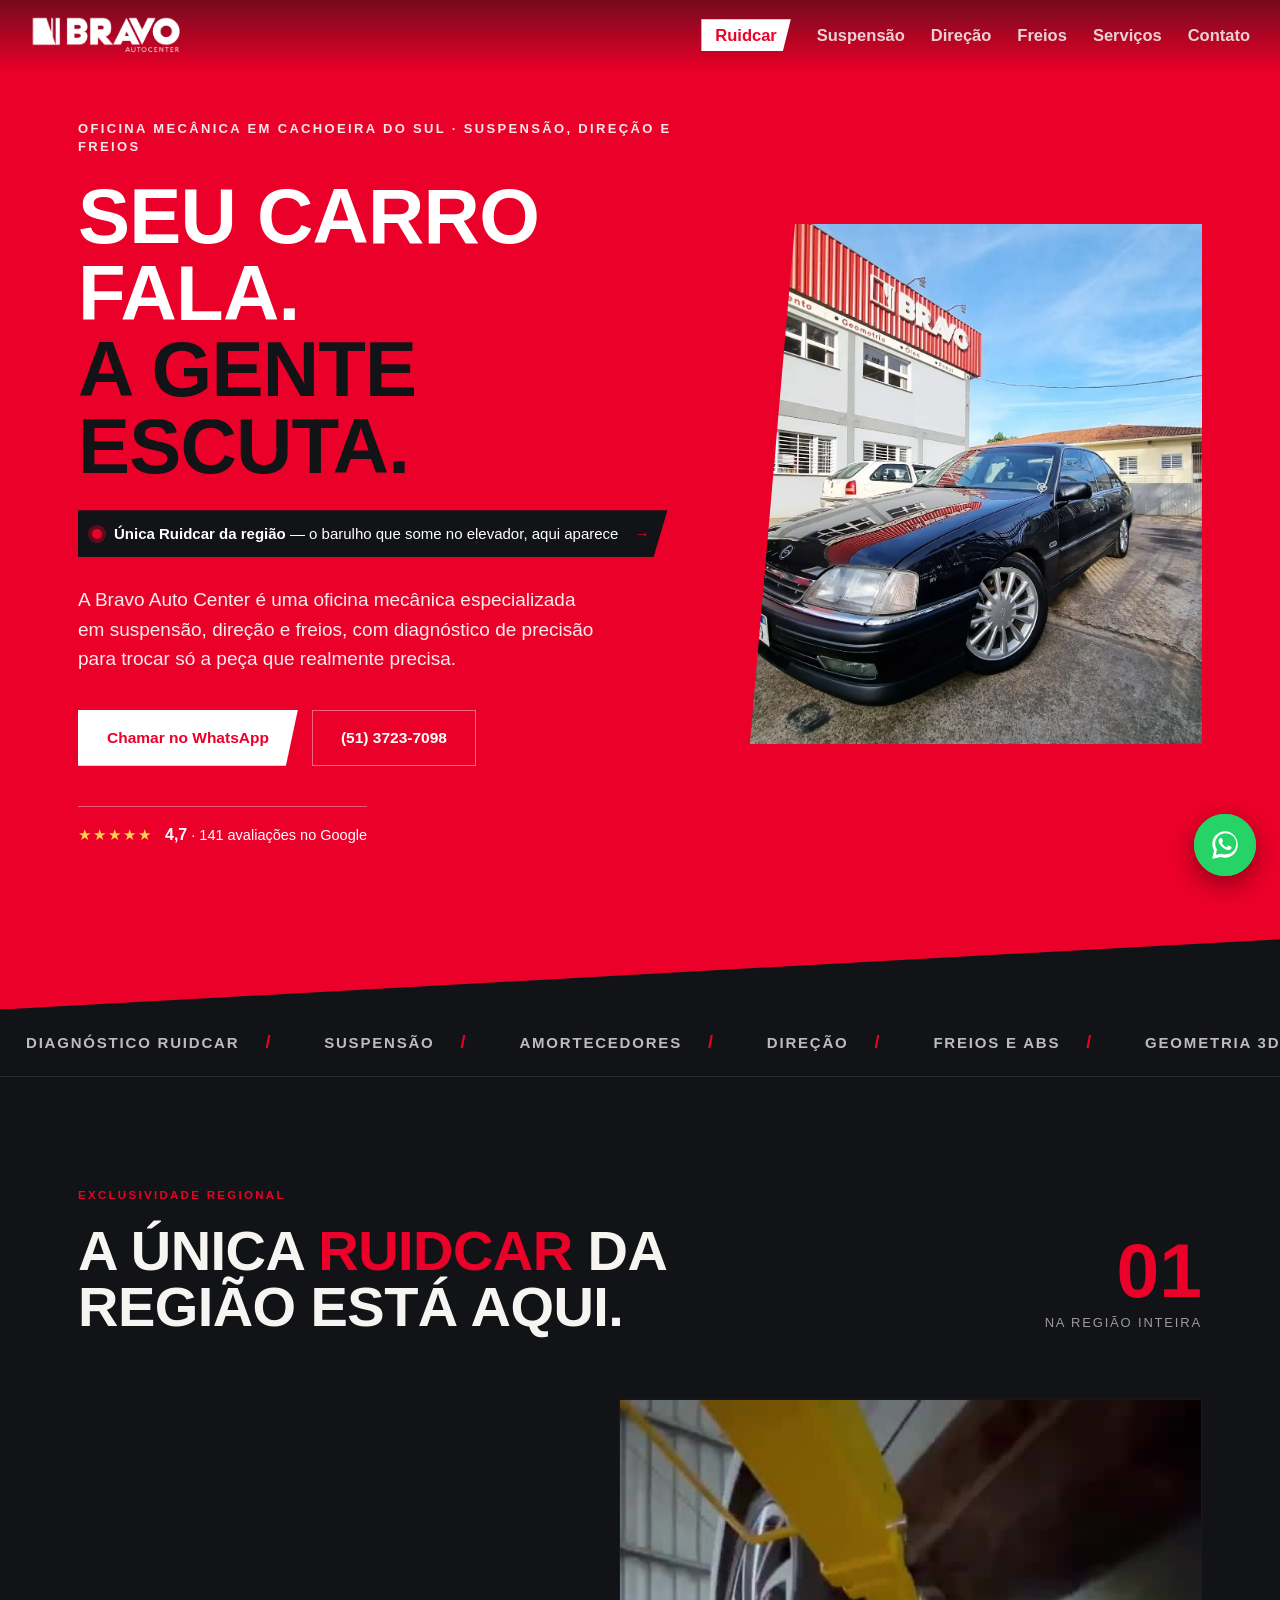
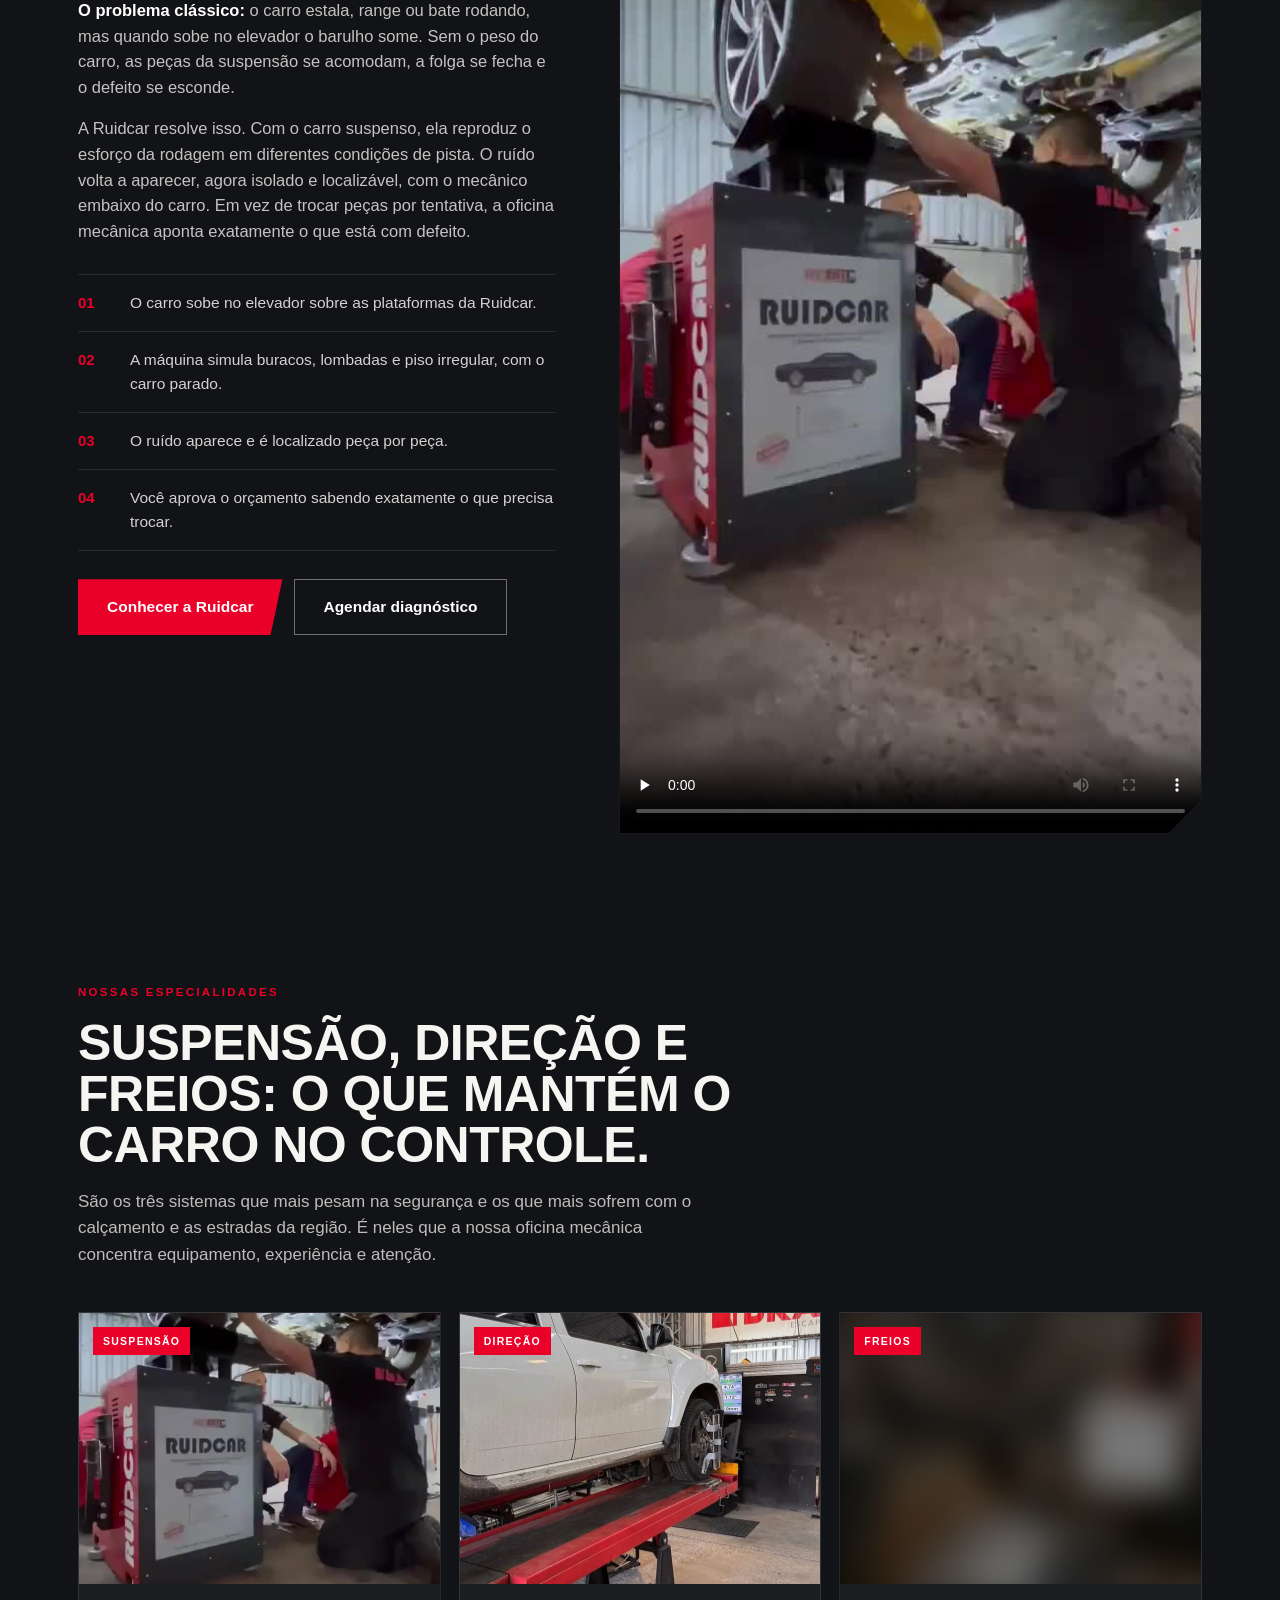
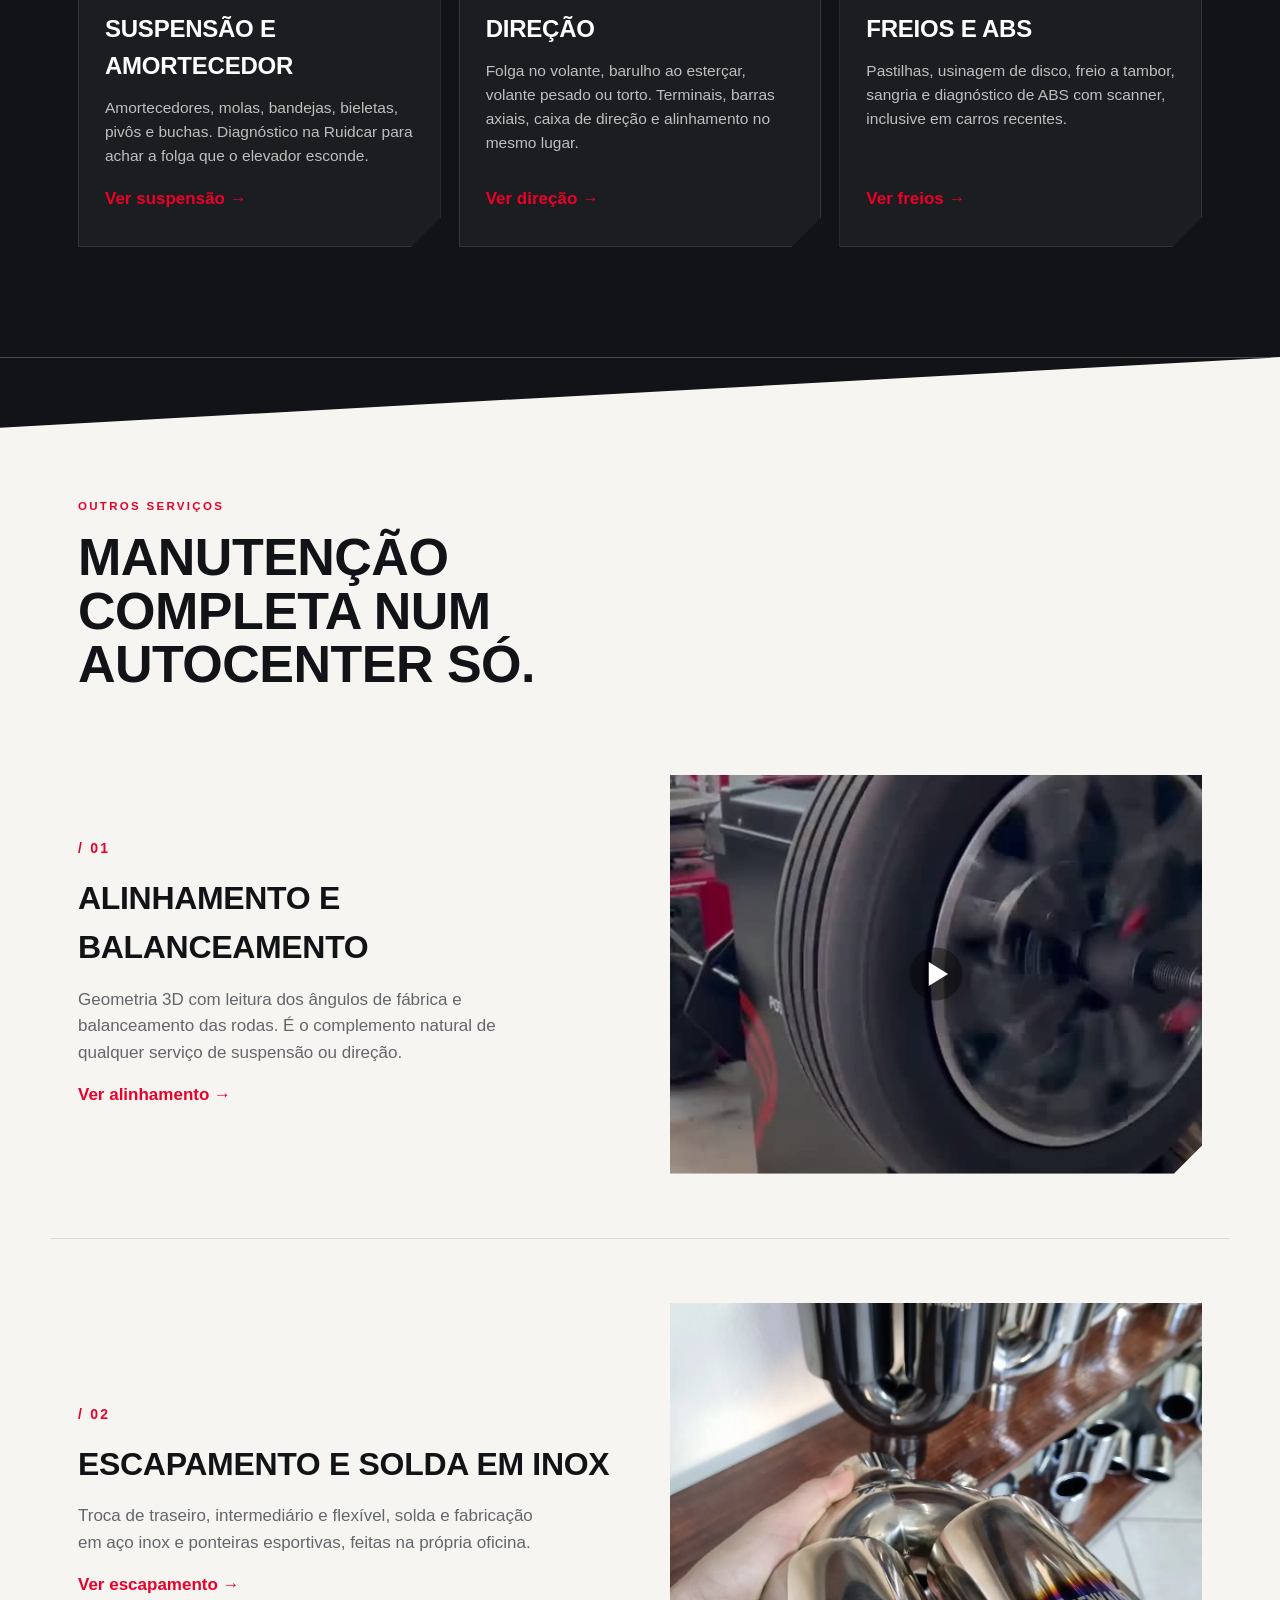
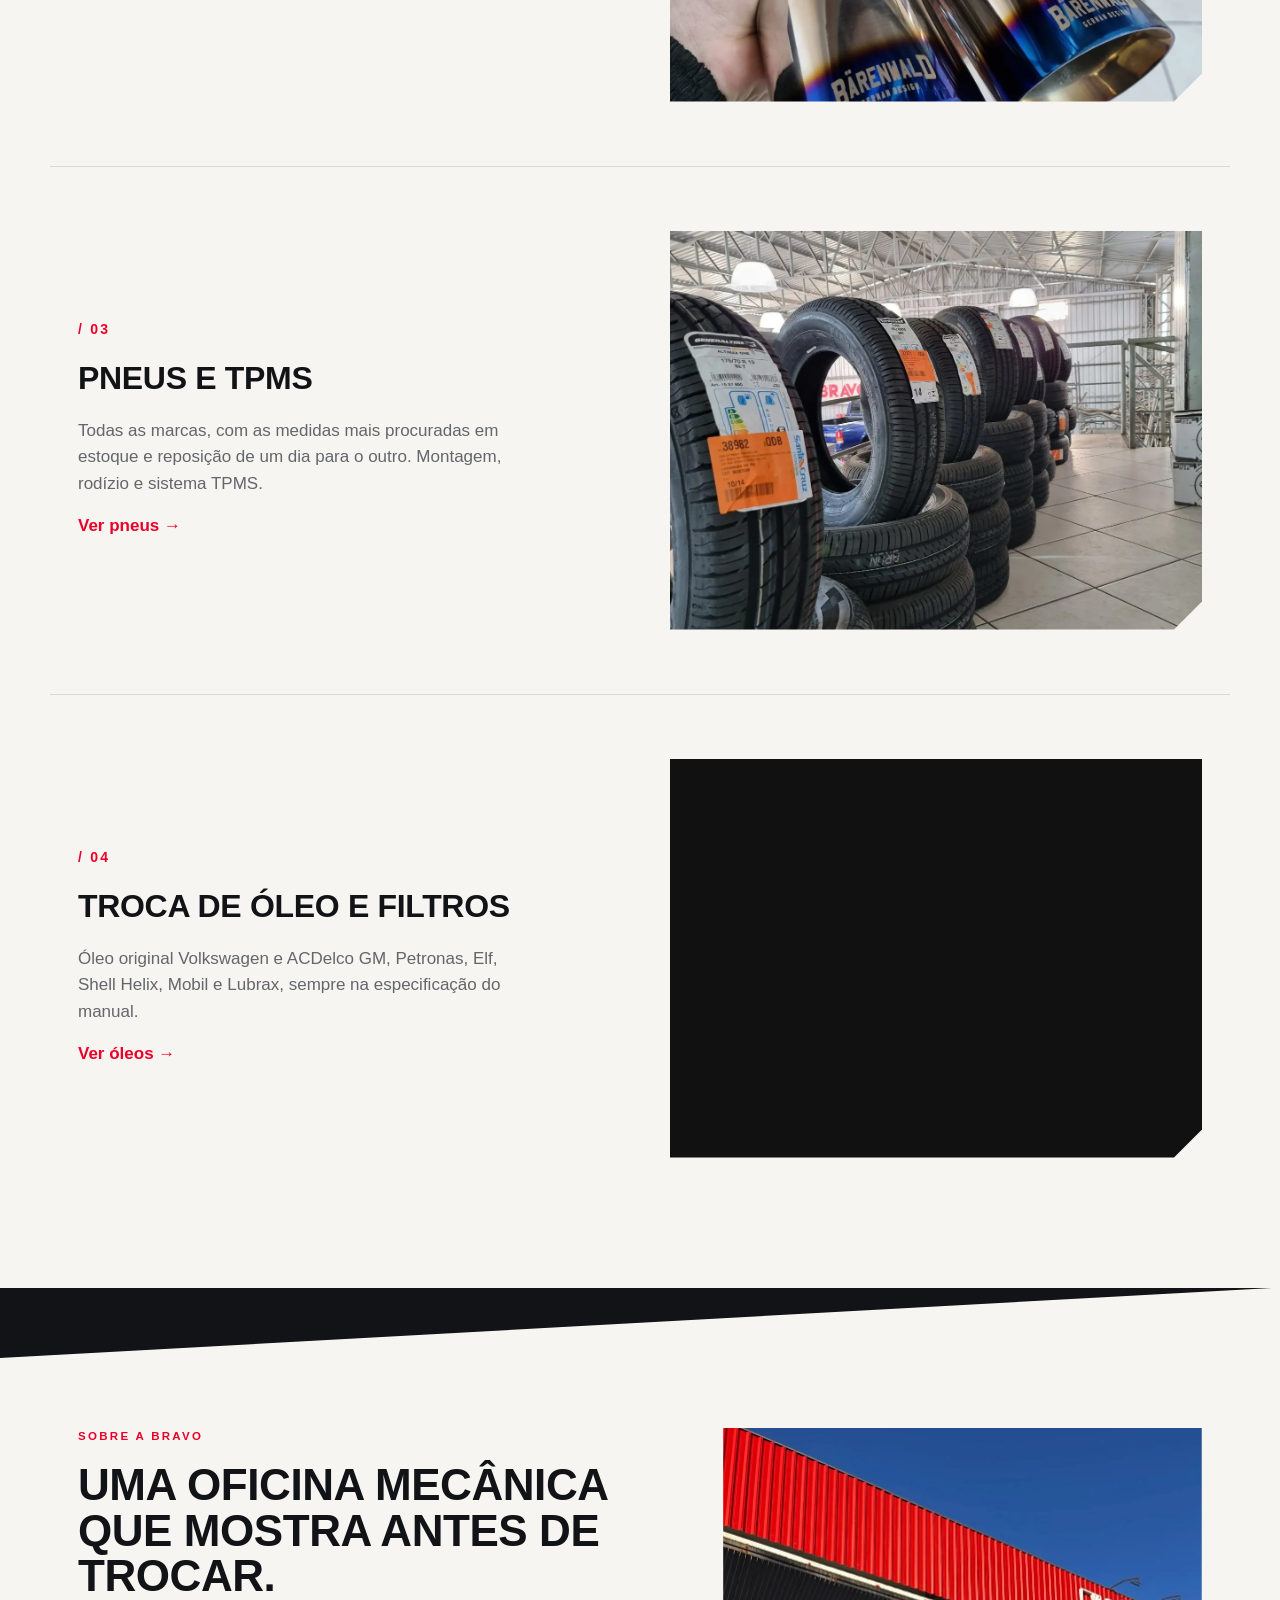
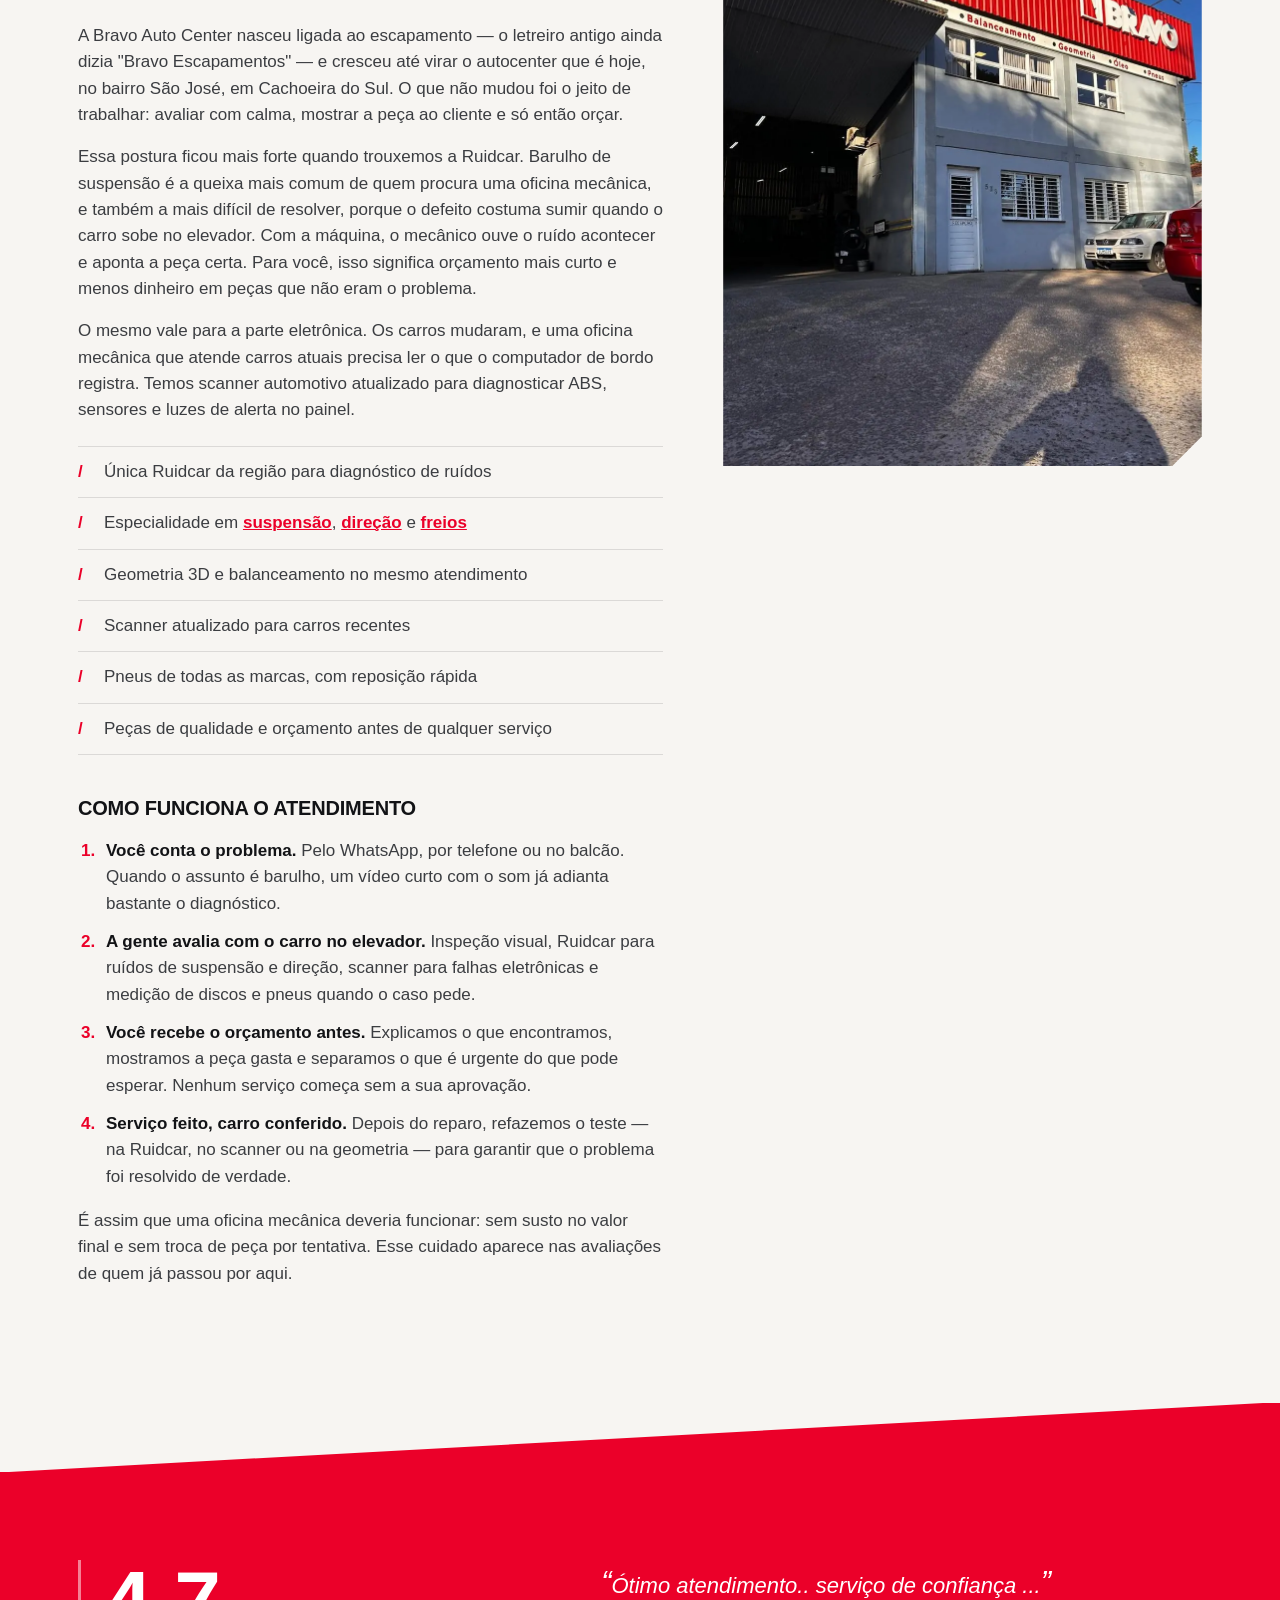
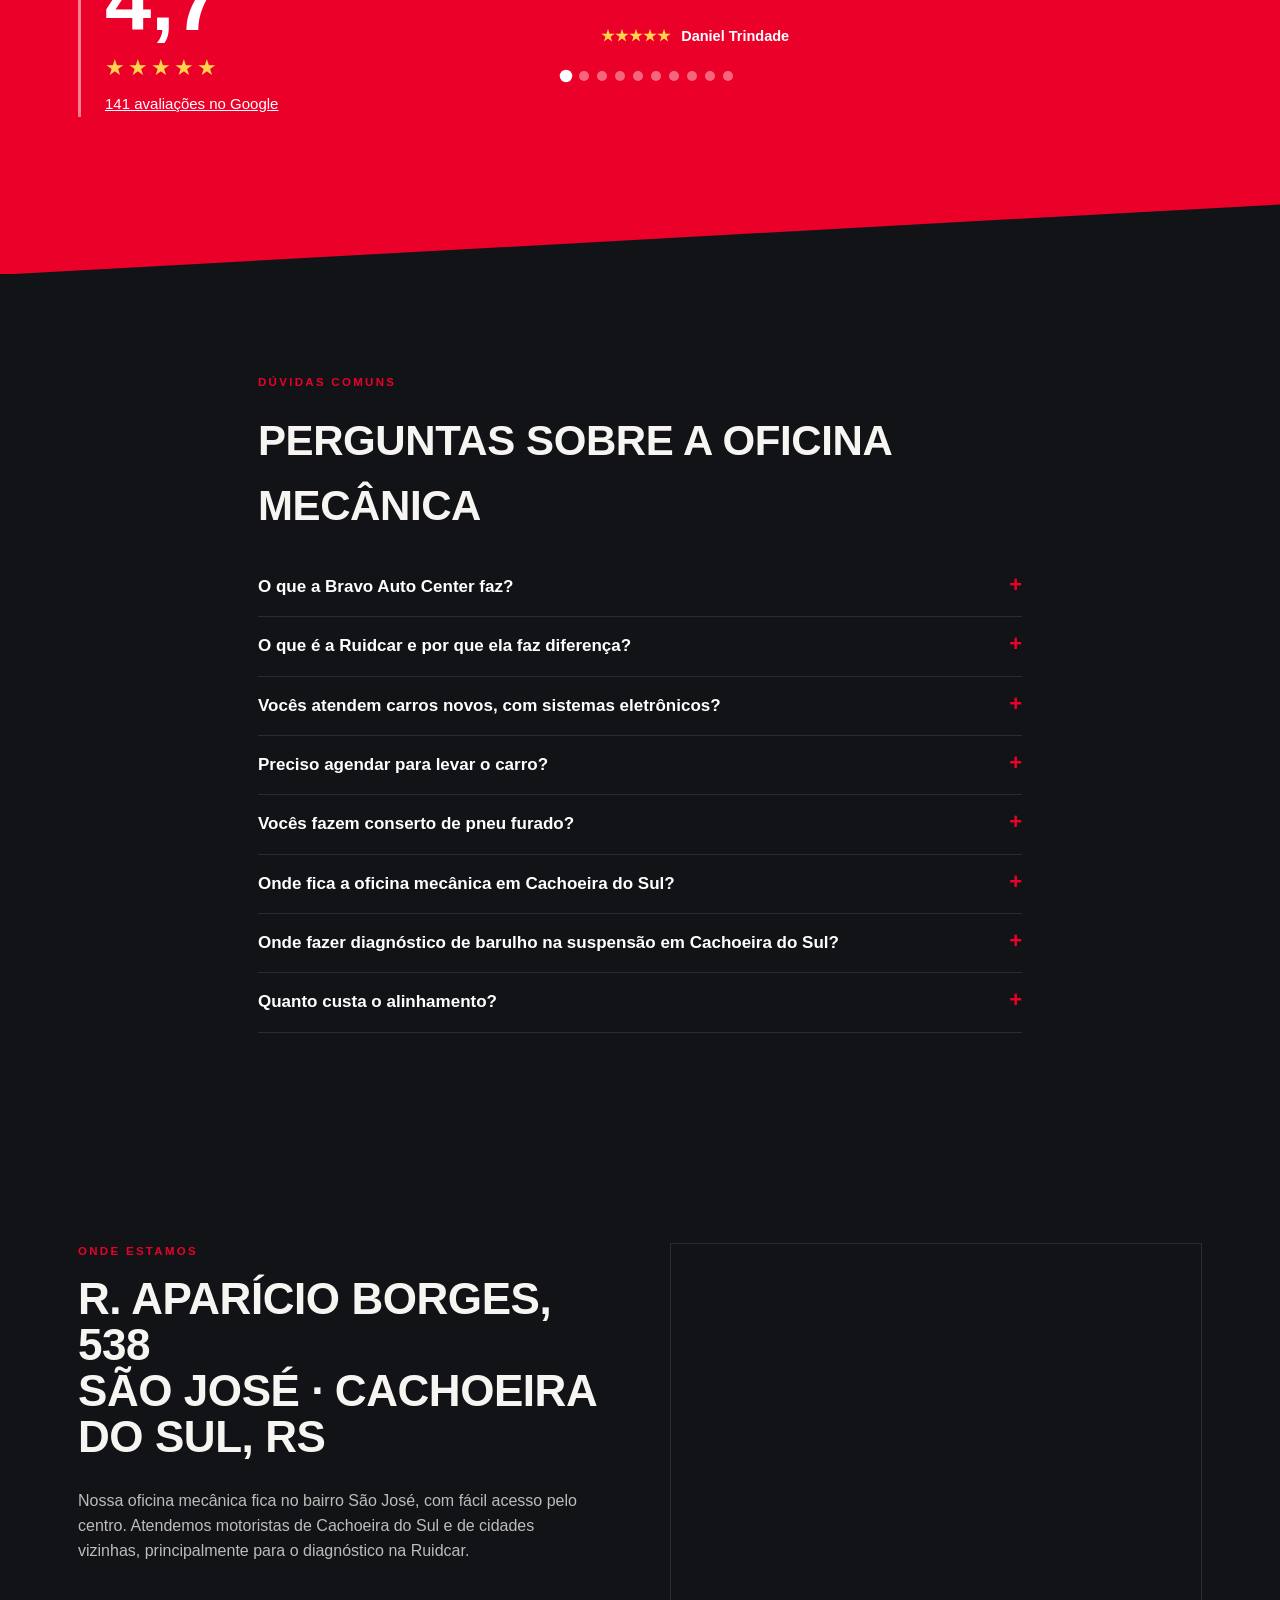
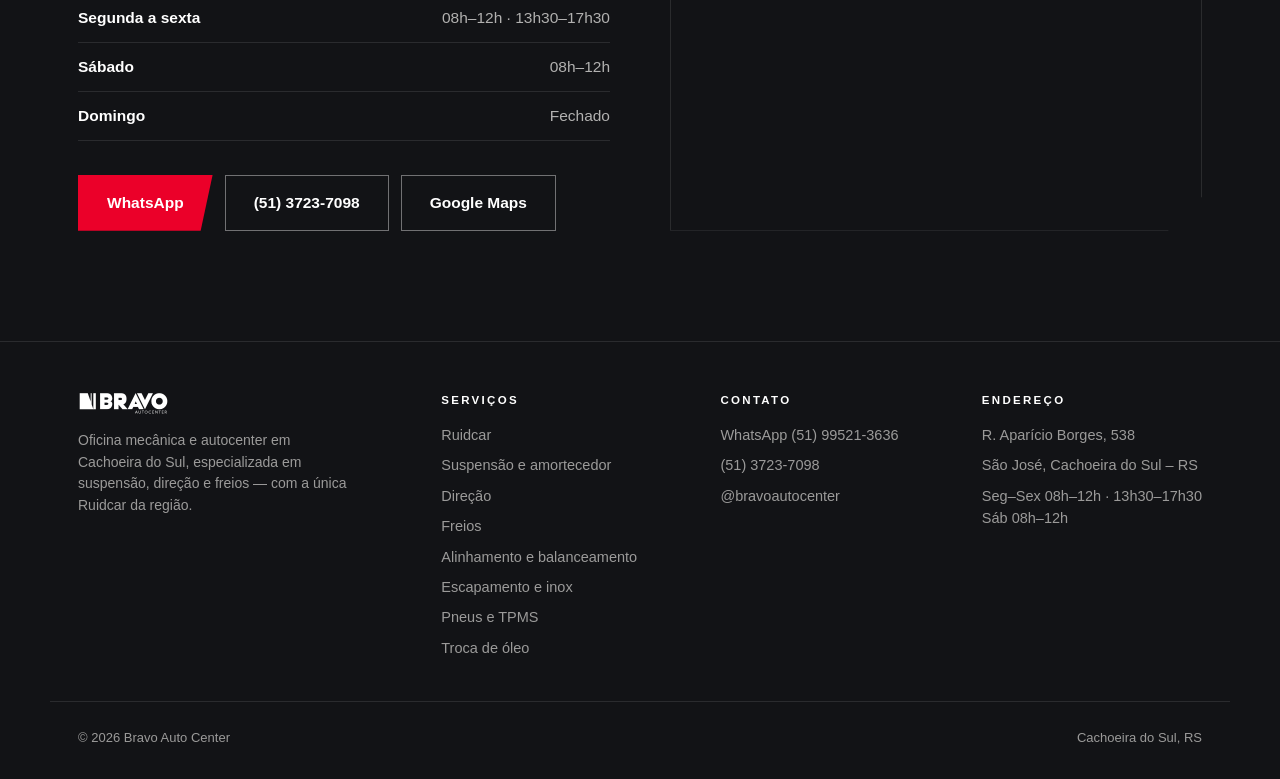
==== commit b8786d9b: "SEO local: FAQ com endereço, diagnóstico e orçamento; adiciona llms.txt - FAQ visível e FAQPage no J" ====
--- a/index.html
+++ b/index.html
@@ -392,6 +392,30 @@
       "@type": "Answer",
       "text": "Não fazemos serviço de borracharia. Trabalhamos com venda e montagem de pneus, balanceamento, rodízio, alinhamento e sistemas TPMS."
      }
+    },
+    {
+         "@type": "Question",
+         "name": "Onde fica a oficina mecânica em Cachoeira do Sul?",
+         "acceptedAnswer": {
+              "@type": "Answer",
+              "text": "Ficamos na Rua Aparício Borges, 538, bairro São José, em Cachoeira do Sul/RS. Atendemos motoristas da cidade e de cidades vizinhas."
+         }
+    },
+    {
+         "@type": "Question",
+         "name": "Onde fazer diagnóstico de barulho na suspensão em Cachoeira do Sul?",
+         "acceptedAnswer": {
+              "@type": "Answer",
+              "text": "Na Bravo Auto Center, com a Ruidcar, que simula a rodagem com o carro suspenso no elevador. Para agendar, ligue (51) 3723-7098 ou chame no WhatsApp."
+         }
+    },
+    {
+         "@type": "Question",
+         "name": "Quanto custa o alinhamento?",
+         "acceptedAnswer": {
+              "@type": "Answer",
+              "text": "O valor depende do veículo e do serviço, por isso não publicamos preço fechado aqui. Ligue (51) 3723-7098 ou chame no WhatsApp para receber o orçamento."
+         }
     }
    ]
   }
@@ -639,7 +663,7 @@
 <details><summary>O que é a Ruidcar e por que ela faz diferença?</summary><p>É um equipamento que simula a rodagem do carro com ele suspenso no elevador. O barulho que some quando o carro sobe volta a aparecer na frente do mecânico, e a peça com folga é localizada com precisão. Somos a única oficina mecânica da região com Ruidcar.</p></details>
 <details><summary>Vocês atendem carros novos, com sistemas eletrônicos?</summary><p>Sim. Temos scanner automotivo atualizado, que lê os modelos mais recentes. Usamos para diagnosticar ABS, sensores e luzes de alerta no painel, e trabalhamos também com o sistema TPMS de pressão dos pneus.</p></details>
 <details><summary>Preciso agendar para levar o carro?</summary><p>Não é obrigatório, mas ajuda. Chamando antes pelo WhatsApp, a gente já sabe o que esperar, separa o horário e você evita fila. Para diagnóstico de barulho na suspensão, vale mandar um vídeo com o som.</p></details>
-<details><summary>Vocês fazem conserto de pneu furado?</summary><p>Não fazemos serviço de borracharia. Trabalhamos com venda e montagem de pneus, balanceamento, rodízio, alinhamento e sistemas TPMS.</p></details>
+<details><summary>Vocês fazem conserto de pneu furado?</summary><p>Não fazemos serviço de borracharia. Trabalhamos com venda e montagem de pneus, balanceamento, rodízio, alinhamento e sistemas TPMS.</p></details><details><summary>Onde fica a oficina mecânica em Cachoeira do Sul?</summary><p>Ficamos na Rua Aparício Borges, 538, bairro São José, em Cachoeira do Sul/RS. Atendemos motoristas da cidade e de cidades vizinhas.</p></details><details><summary>Onde fazer diagnóstico de barulho na suspensão em Cachoeira do Sul?</summary><p>Na Bravo Auto Center, com a Ruidcar, que simula a rodagem com o carro suspenso no elevador. Para agendar, ligue (51) 3723-7098 ou chame no WhatsApp.</p></details><details><summary>Quanto custa o alinhamento?</summary><p>O valor depende do veículo e do serviço, por isso não publicamos preço fechado aqui. Ligue (51) 3723-7098 ou chame no WhatsApp para receber o orçamento.</p></details>
 </div>
   </div>
 </section>
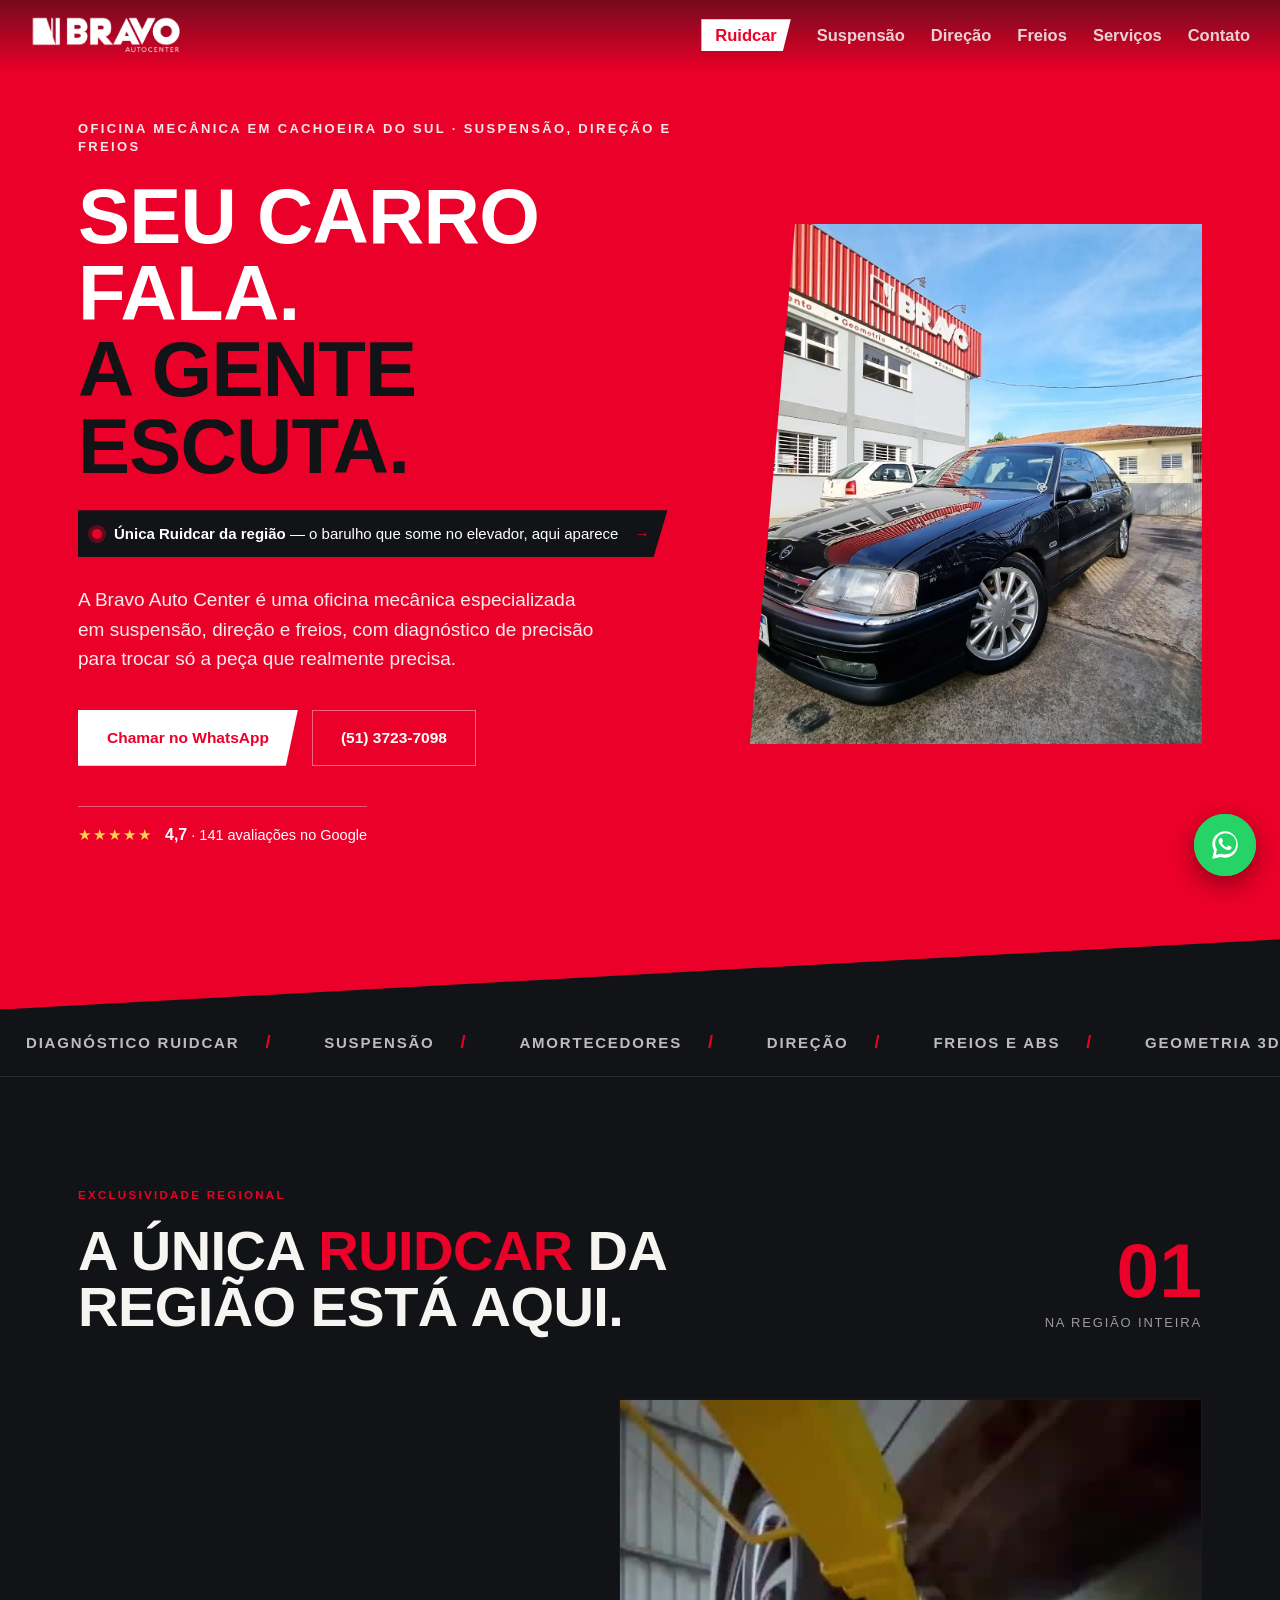
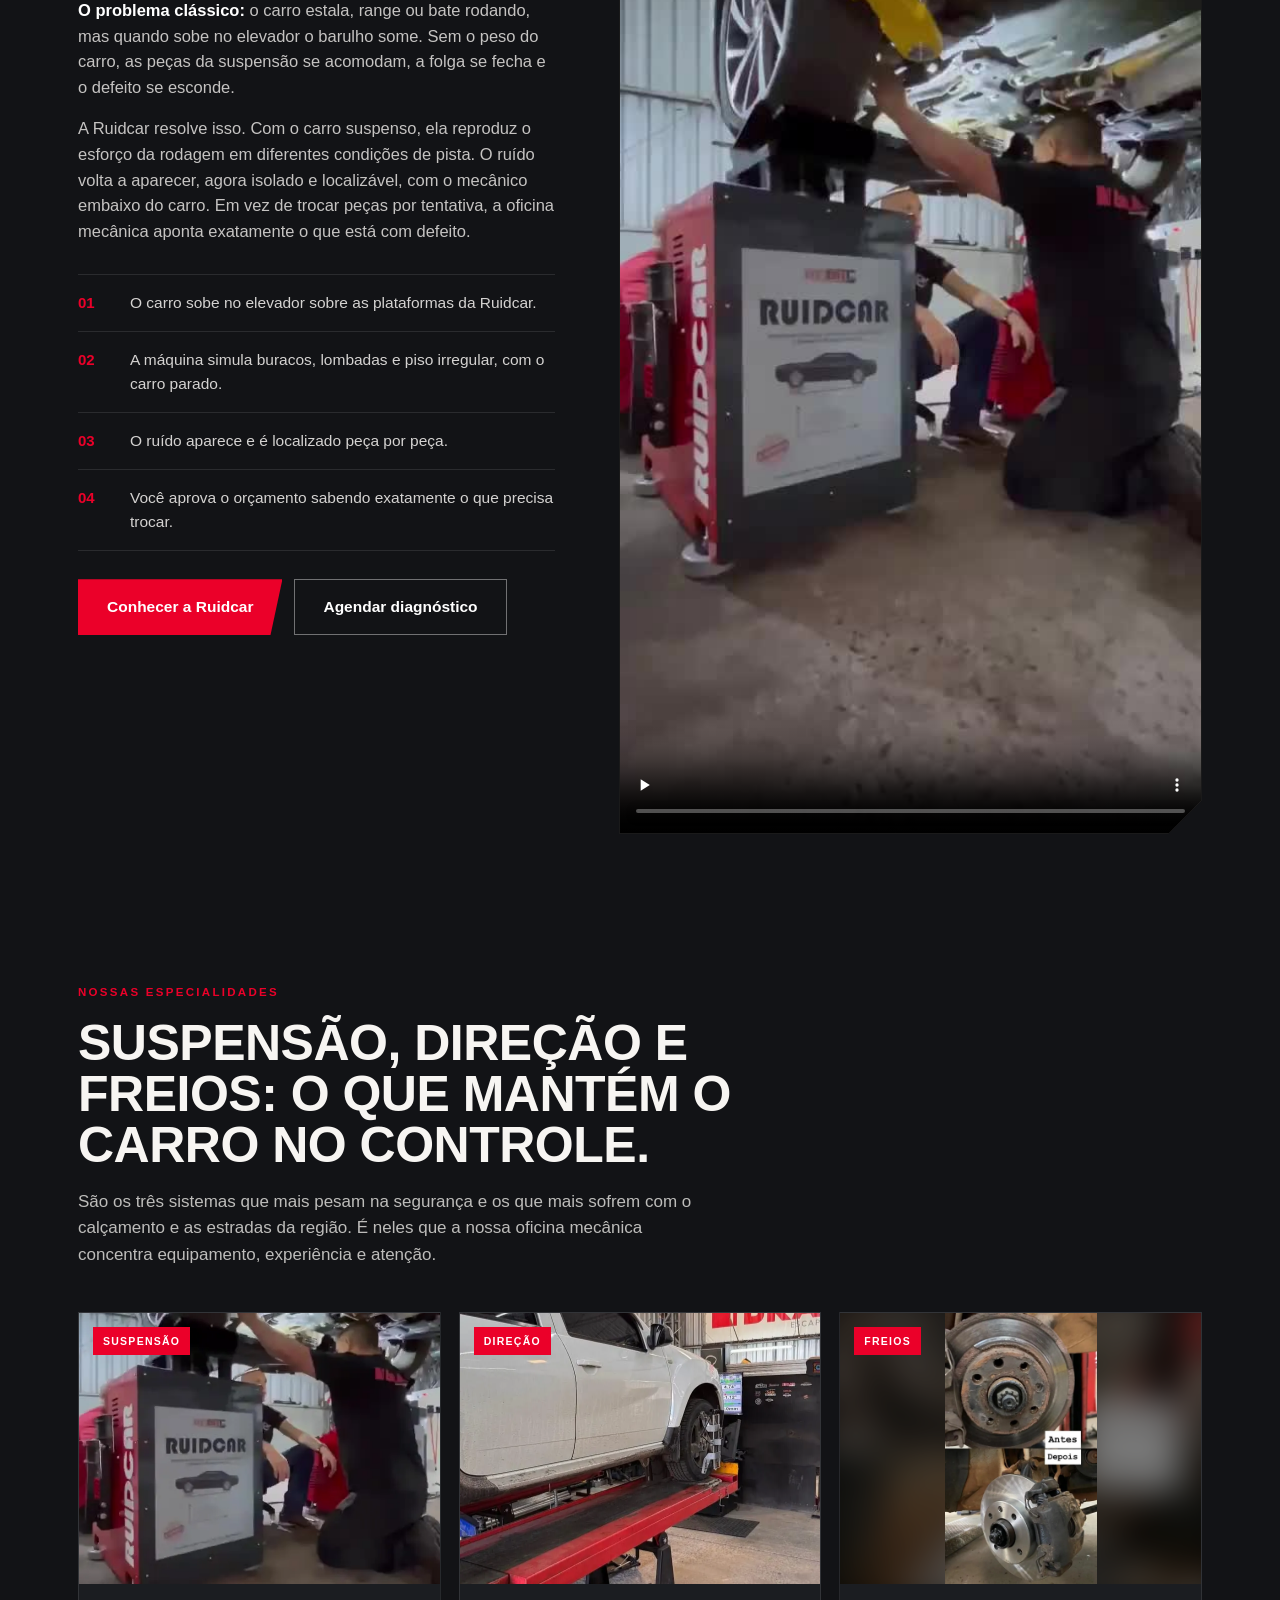
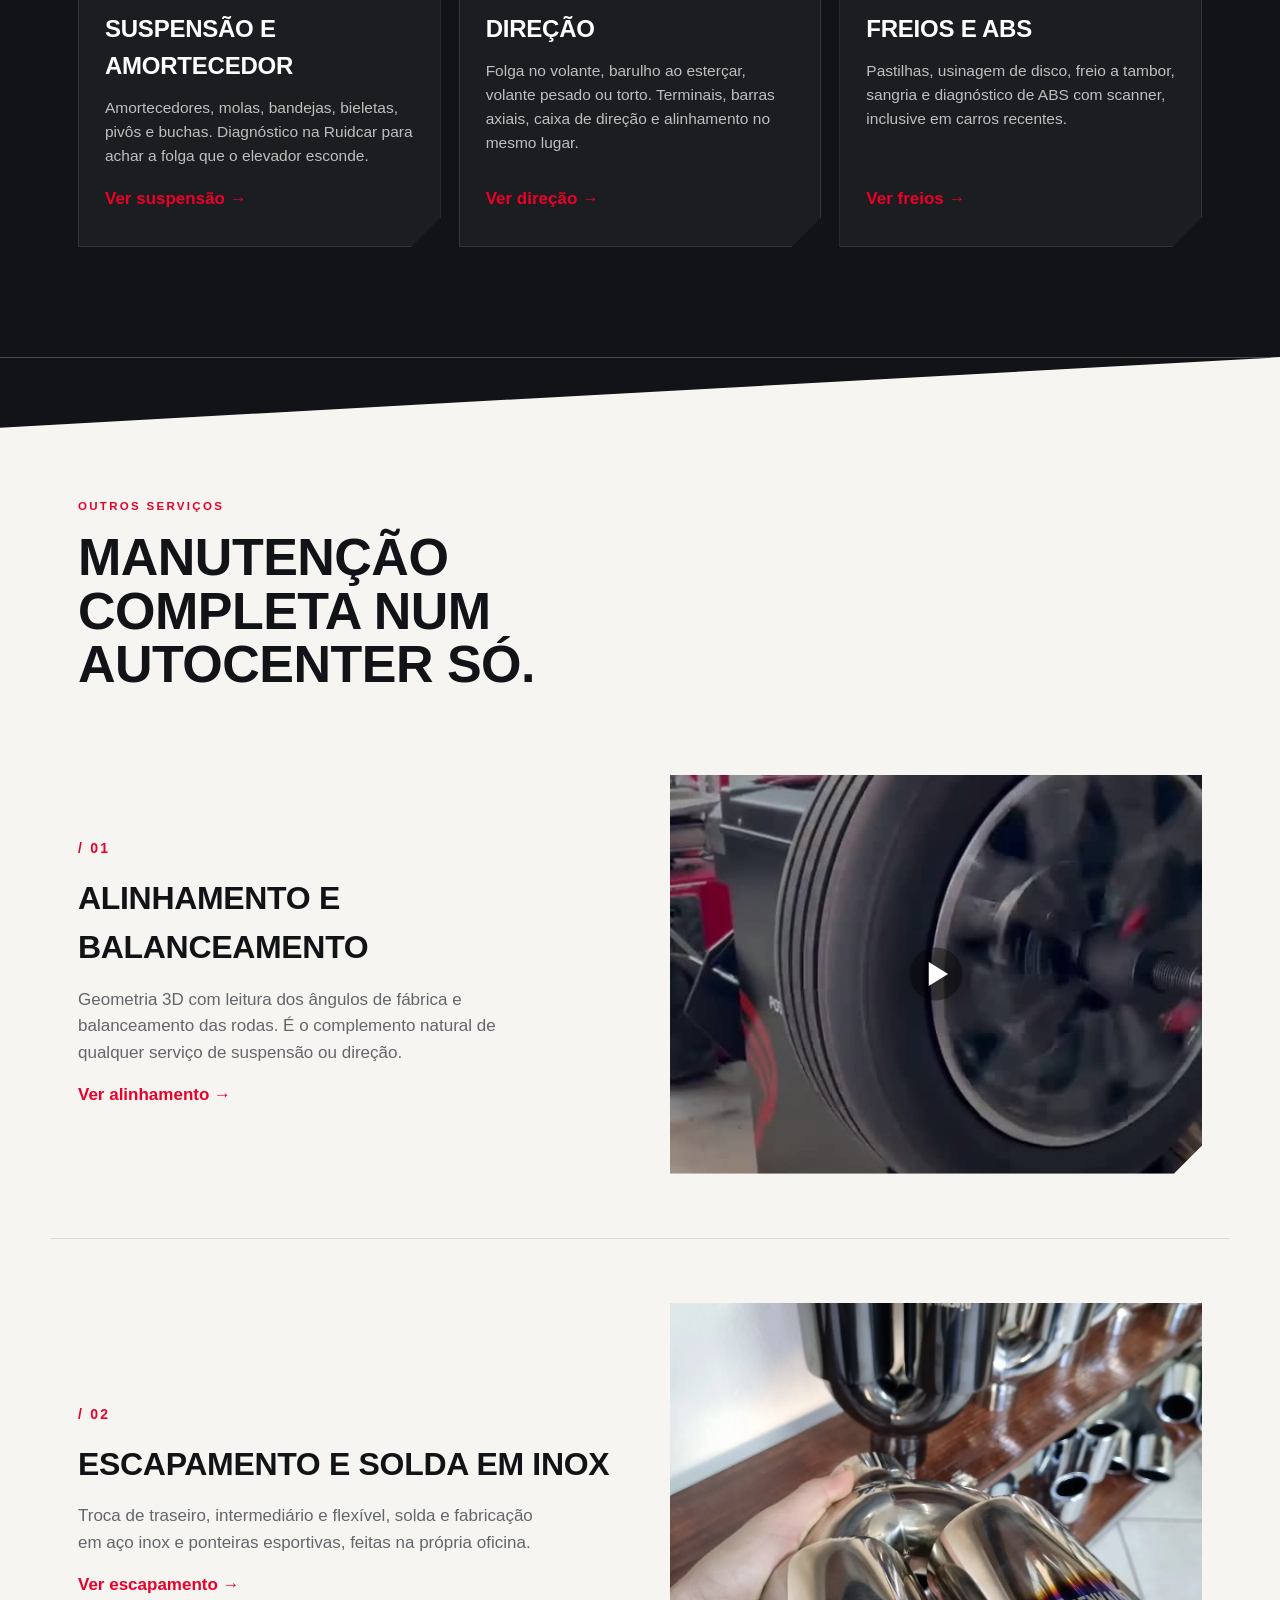
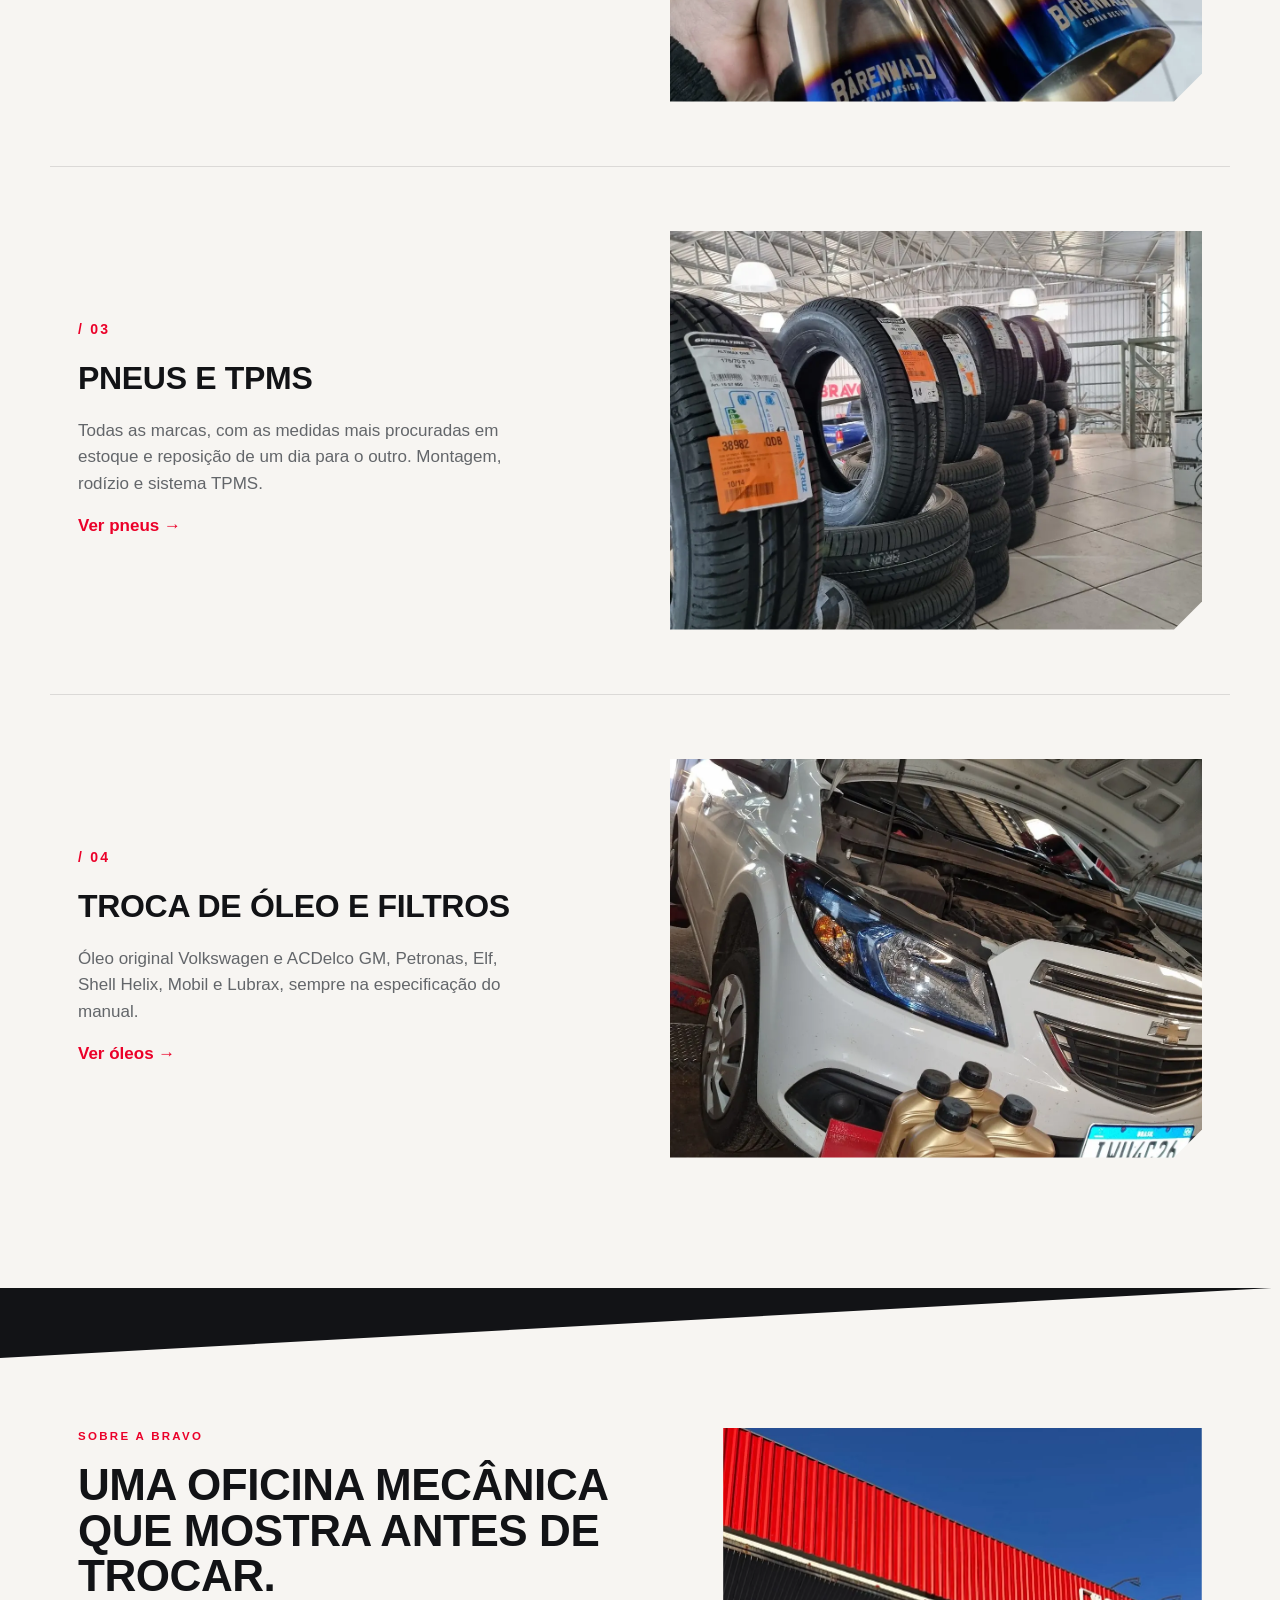
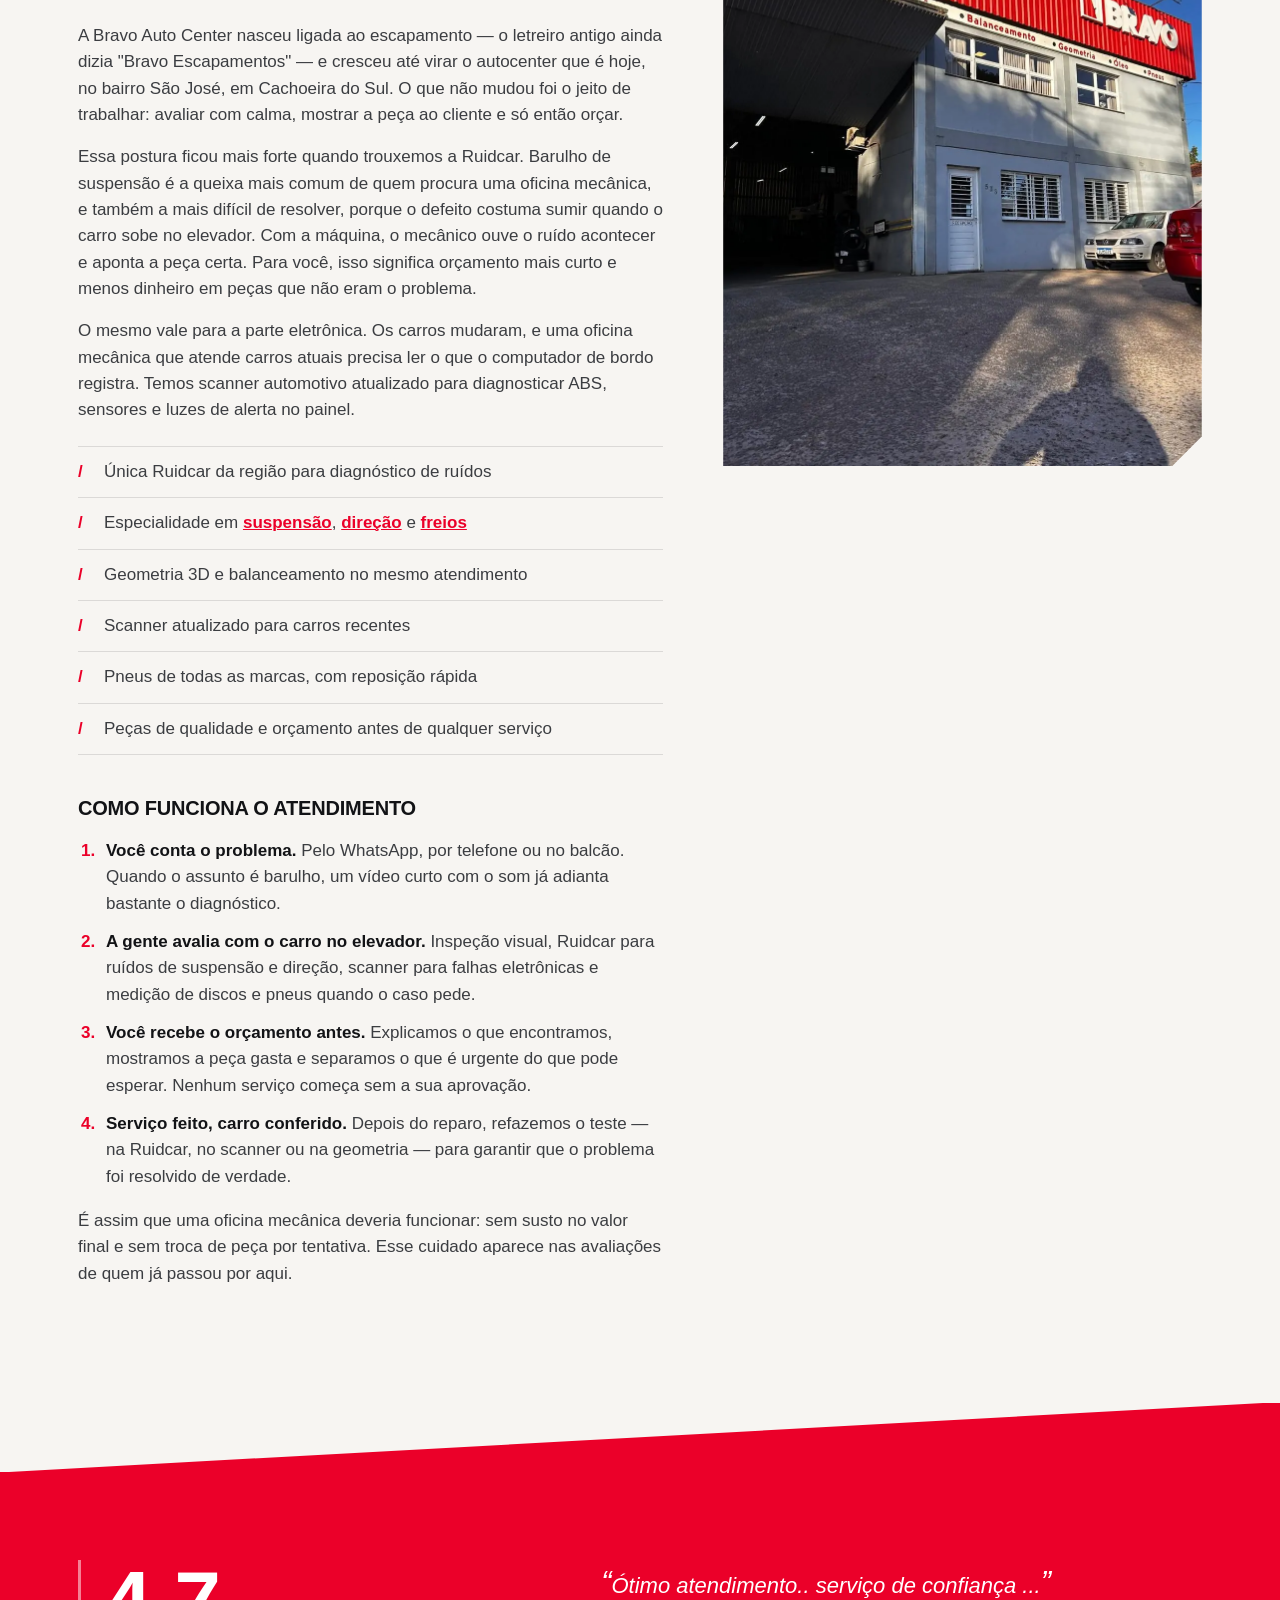
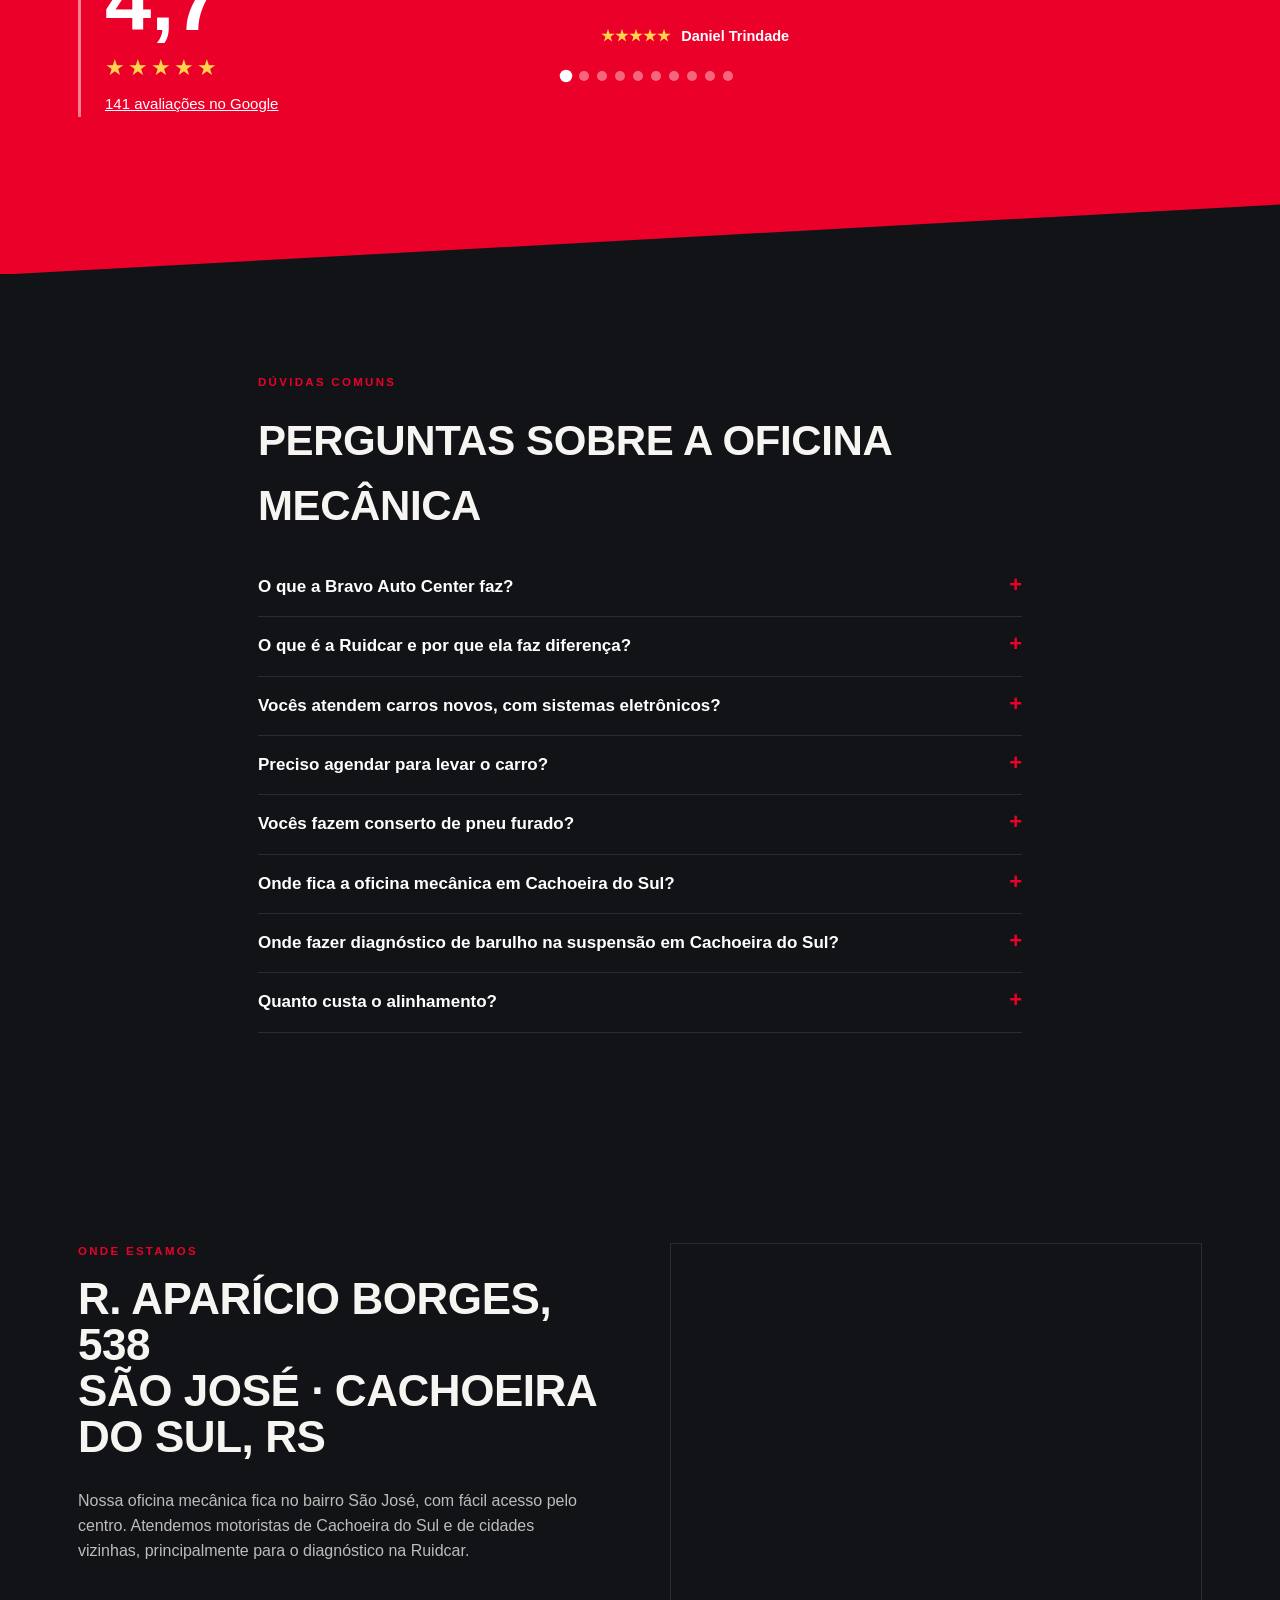
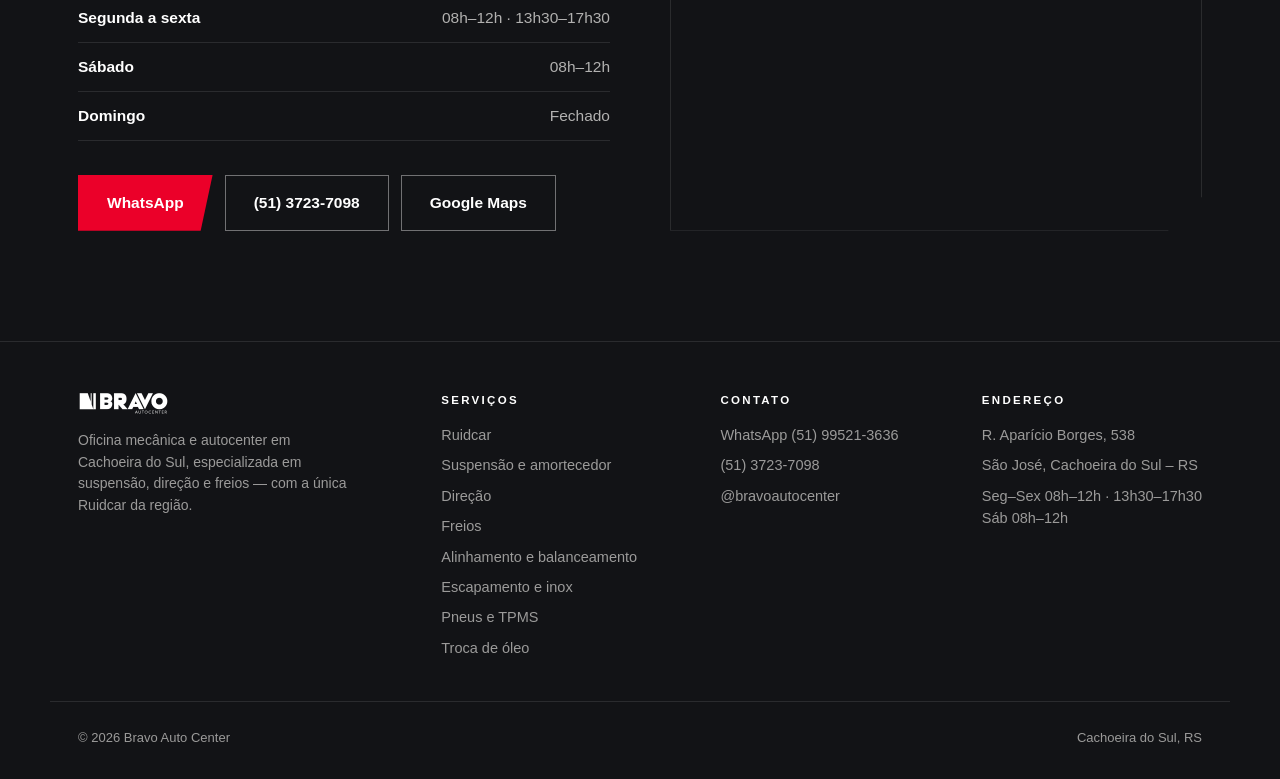
==== commit 41108220: "FAQ: preço do alinhamento 3D (R$ 100) informado pelo Arthur; llms.txt atualizado" ====
--- a/index.html
+++ b/index.html
@@ -414,7 +414,7 @@
          "name": "Quanto custa o alinhamento?",
          "acceptedAnswer": {
               "@type": "Answer",
-              "text": "O valor depende do veículo e do serviço, por isso não publicamos preço fechado aqui. Ligue (51) 3723-7098 ou chame no WhatsApp para receber o orçamento."
+              "text": "O alinhamento 3D custa R$ 100. Para outros serviços, o valor depende do veículo: ligue (51) 3723-7098 ou chame no WhatsApp."
          }
     }
    ]
@@ -663,7 +663,7 @@
 <details><summary>O que é a Ruidcar e por que ela faz diferença?</summary><p>É um equipamento que simula a rodagem do carro com ele suspenso no elevador. O barulho que some quando o carro sobe volta a aparecer na frente do mecânico, e a peça com folga é localizada com precisão. Somos a única oficina mecânica da região com Ruidcar.</p></details>
 <details><summary>Vocês atendem carros novos, com sistemas eletrônicos?</summary><p>Sim. Temos scanner automotivo atualizado, que lê os modelos mais recentes. Usamos para diagnosticar ABS, sensores e luzes de alerta no painel, e trabalhamos também com o sistema TPMS de pressão dos pneus.</p></details>
 <details><summary>Preciso agendar para levar o carro?</summary><p>Não é obrigatório, mas ajuda. Chamando antes pelo WhatsApp, a gente já sabe o que esperar, separa o horário e você evita fila. Para diagnóstico de barulho na suspensão, vale mandar um vídeo com o som.</p></details>
-<details><summary>Vocês fazem conserto de pneu furado?</summary><p>Não fazemos serviço de borracharia. Trabalhamos com venda e montagem de pneus, balanceamento, rodízio, alinhamento e sistemas TPMS.</p></details><details><summary>Onde fica a oficina mecânica em Cachoeira do Sul?</summary><p>Ficamos na Rua Aparício Borges, 538, bairro São José, em Cachoeira do Sul/RS. Atendemos motoristas da cidade e de cidades vizinhas.</p></details><details><summary>Onde fazer diagnóstico de barulho na suspensão em Cachoeira do Sul?</summary><p>Na Bravo Auto Center, com a Ruidcar, que simula a rodagem com o carro suspenso no elevador. Para agendar, ligue (51) 3723-7098 ou chame no WhatsApp.</p></details><details><summary>Quanto custa o alinhamento?</summary><p>O valor depende do veículo e do serviço, por isso não publicamos preço fechado aqui. Ligue (51) 3723-7098 ou chame no WhatsApp para receber o orçamento.</p></details>
+<details><summary>Vocês fazem conserto de pneu furado?</summary><p>Não fazemos serviço de borracharia. Trabalhamos com venda e montagem de pneus, balanceamento, rodízio, alinhamento e sistemas TPMS.</p></details><details><summary>Onde fica a oficina mecânica em Cachoeira do Sul?</summary><p>Ficamos na Rua Aparício Borges, 538, bairro São José, em Cachoeira do Sul/RS. Atendemos motoristas da cidade e de cidades vizinhas.</p></details><details><summary>Onde fazer diagnóstico de barulho na suspensão em Cachoeira do Sul?</summary><p>Na Bravo Auto Center, com a Ruidcar, que simula a rodagem com o carro suspenso no elevador. Para agendar, ligue (51) 3723-7098 ou chame no WhatsApp.</p></details><details><summary>Quanto custa o alinhamento?</summary><p>O alinhamento 3D custa R$ 100. Para outros serviços, o valor depende do veículo: ligue (51) 3723-7098 ou chame no WhatsApp.</p></details>
 </div>
   </div>
 </section>
